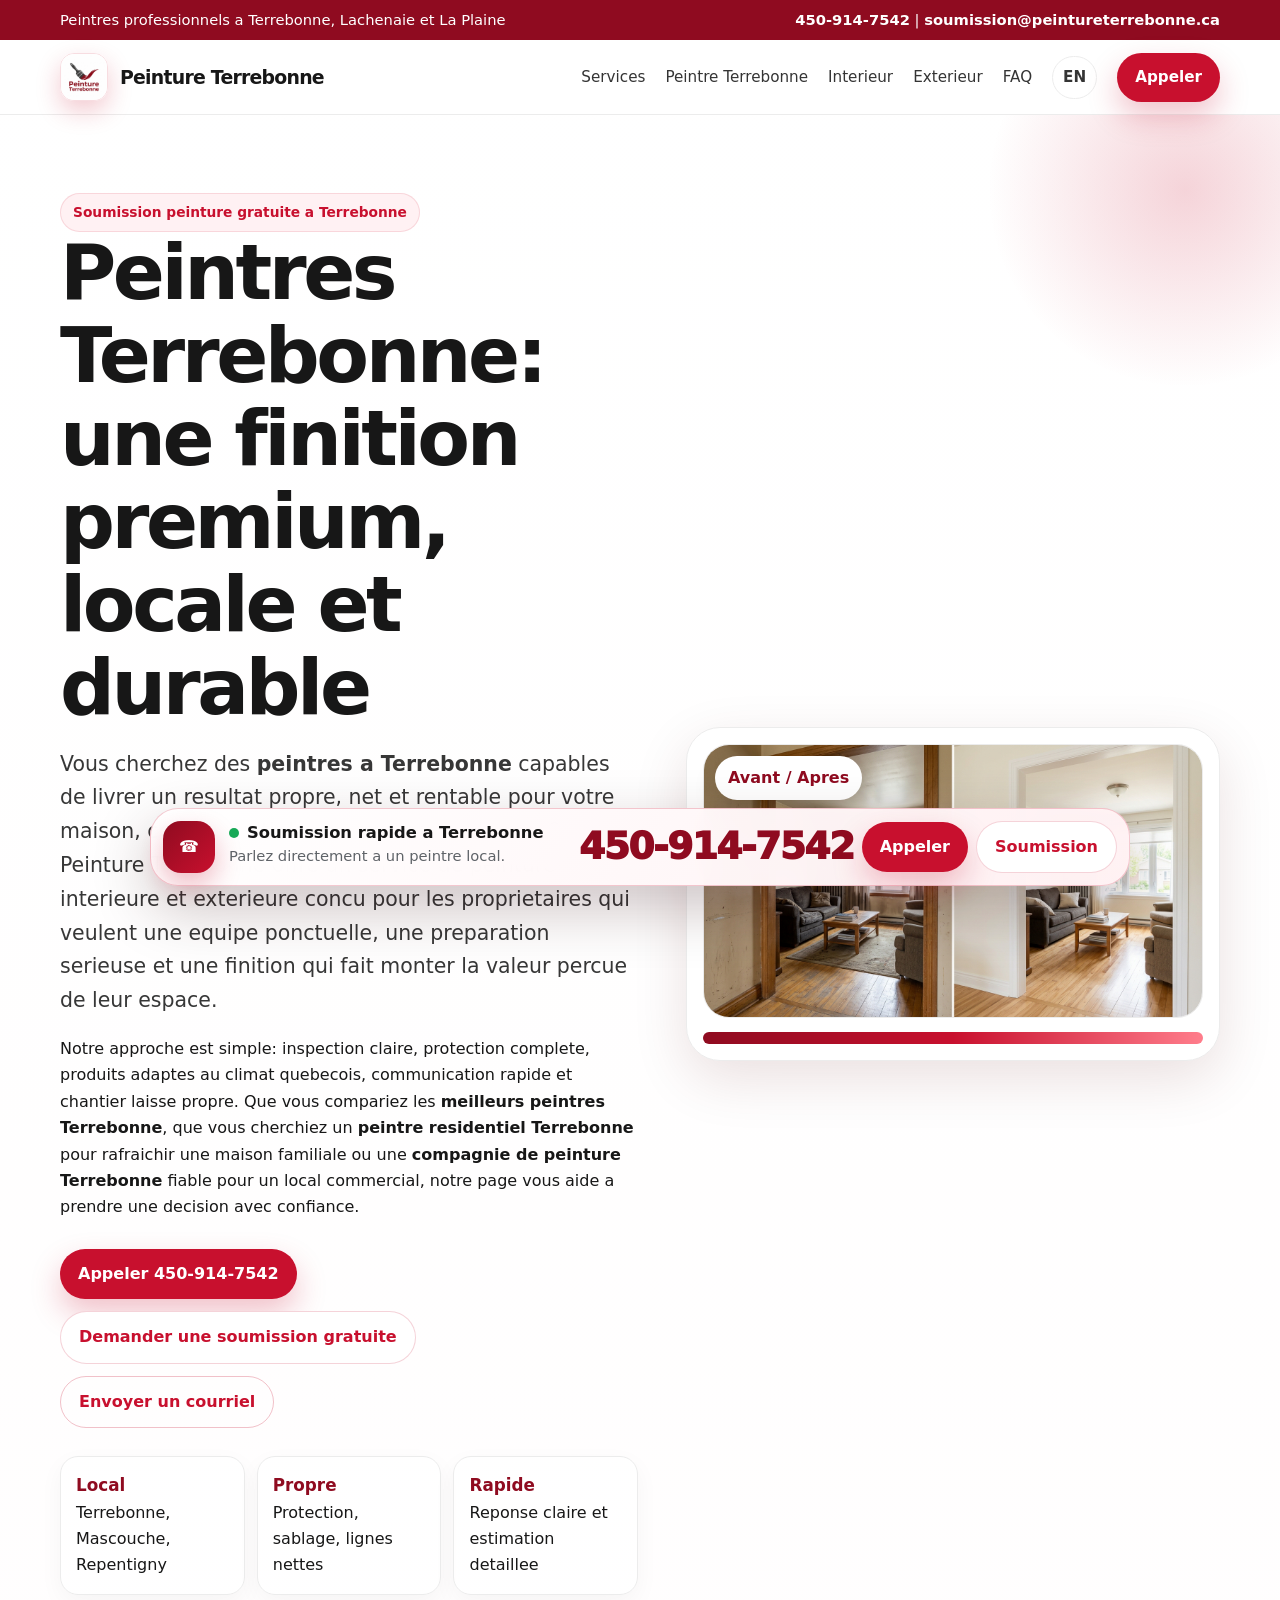
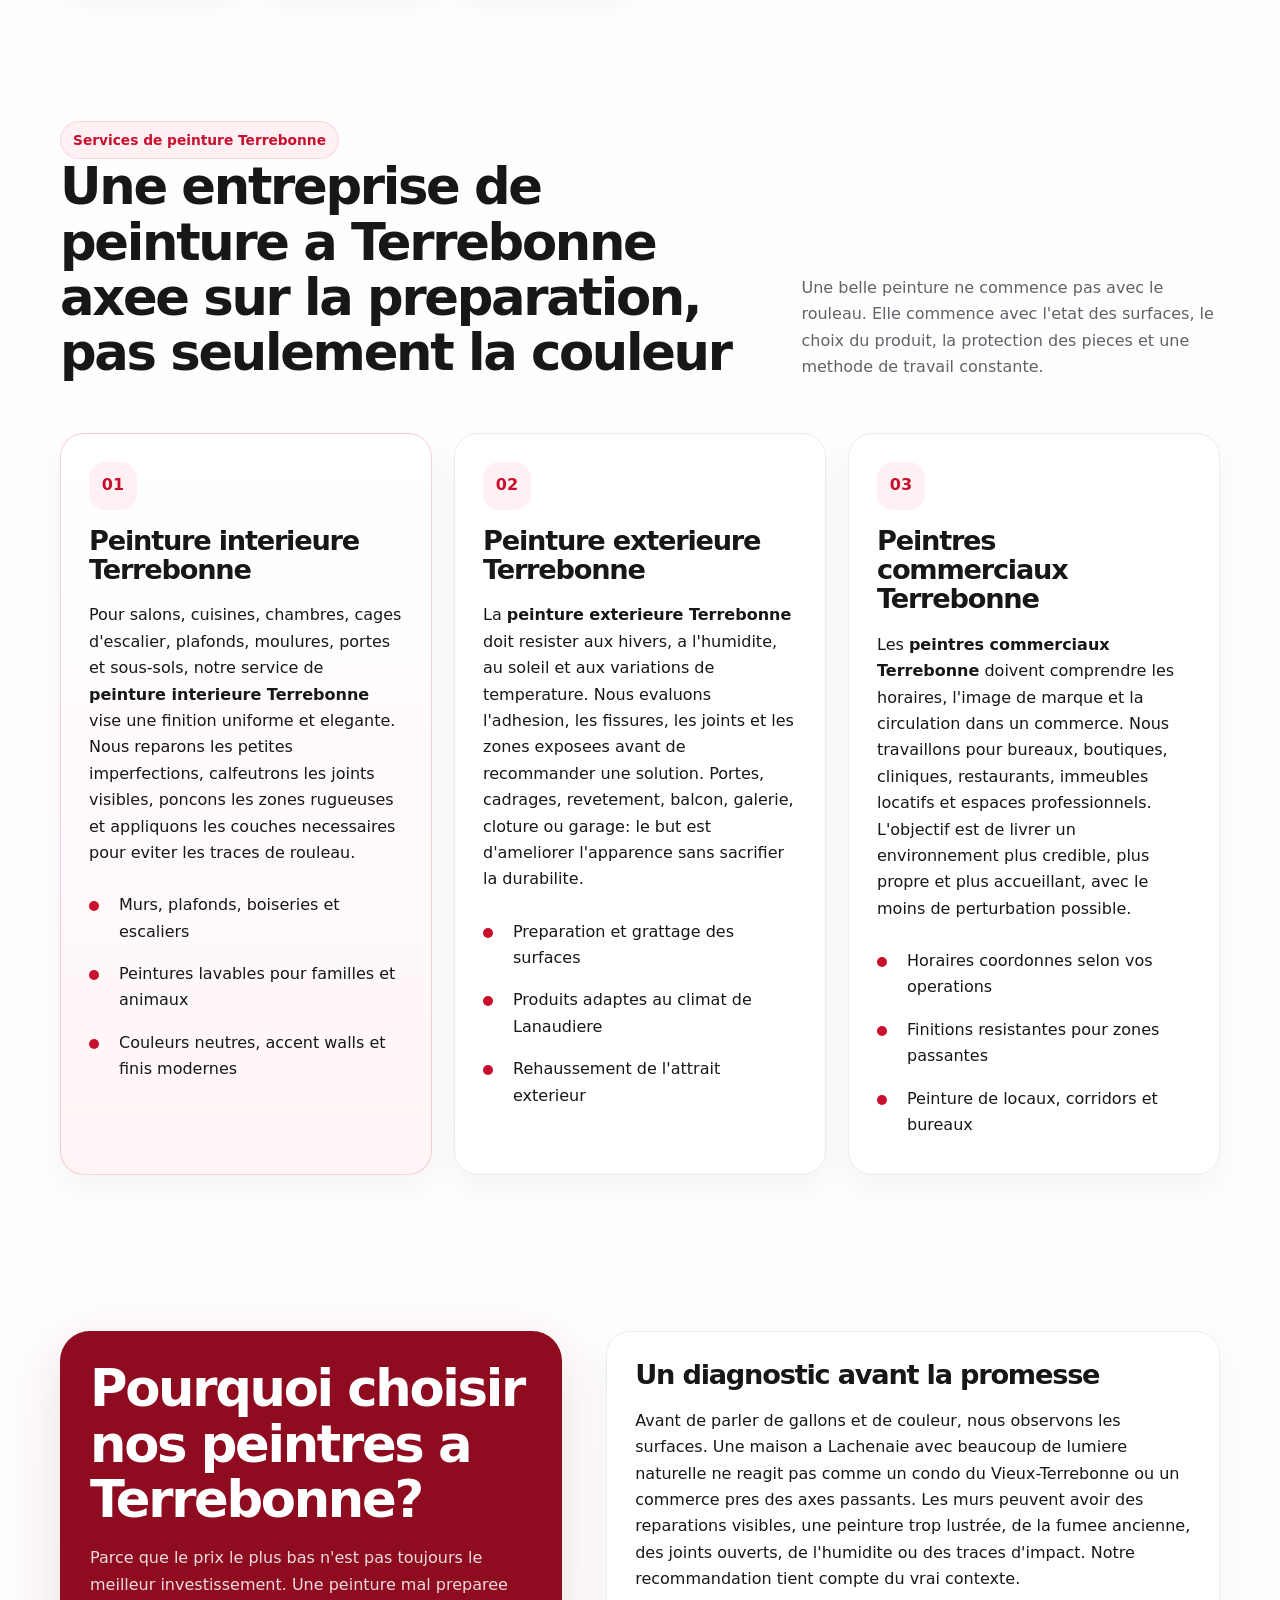
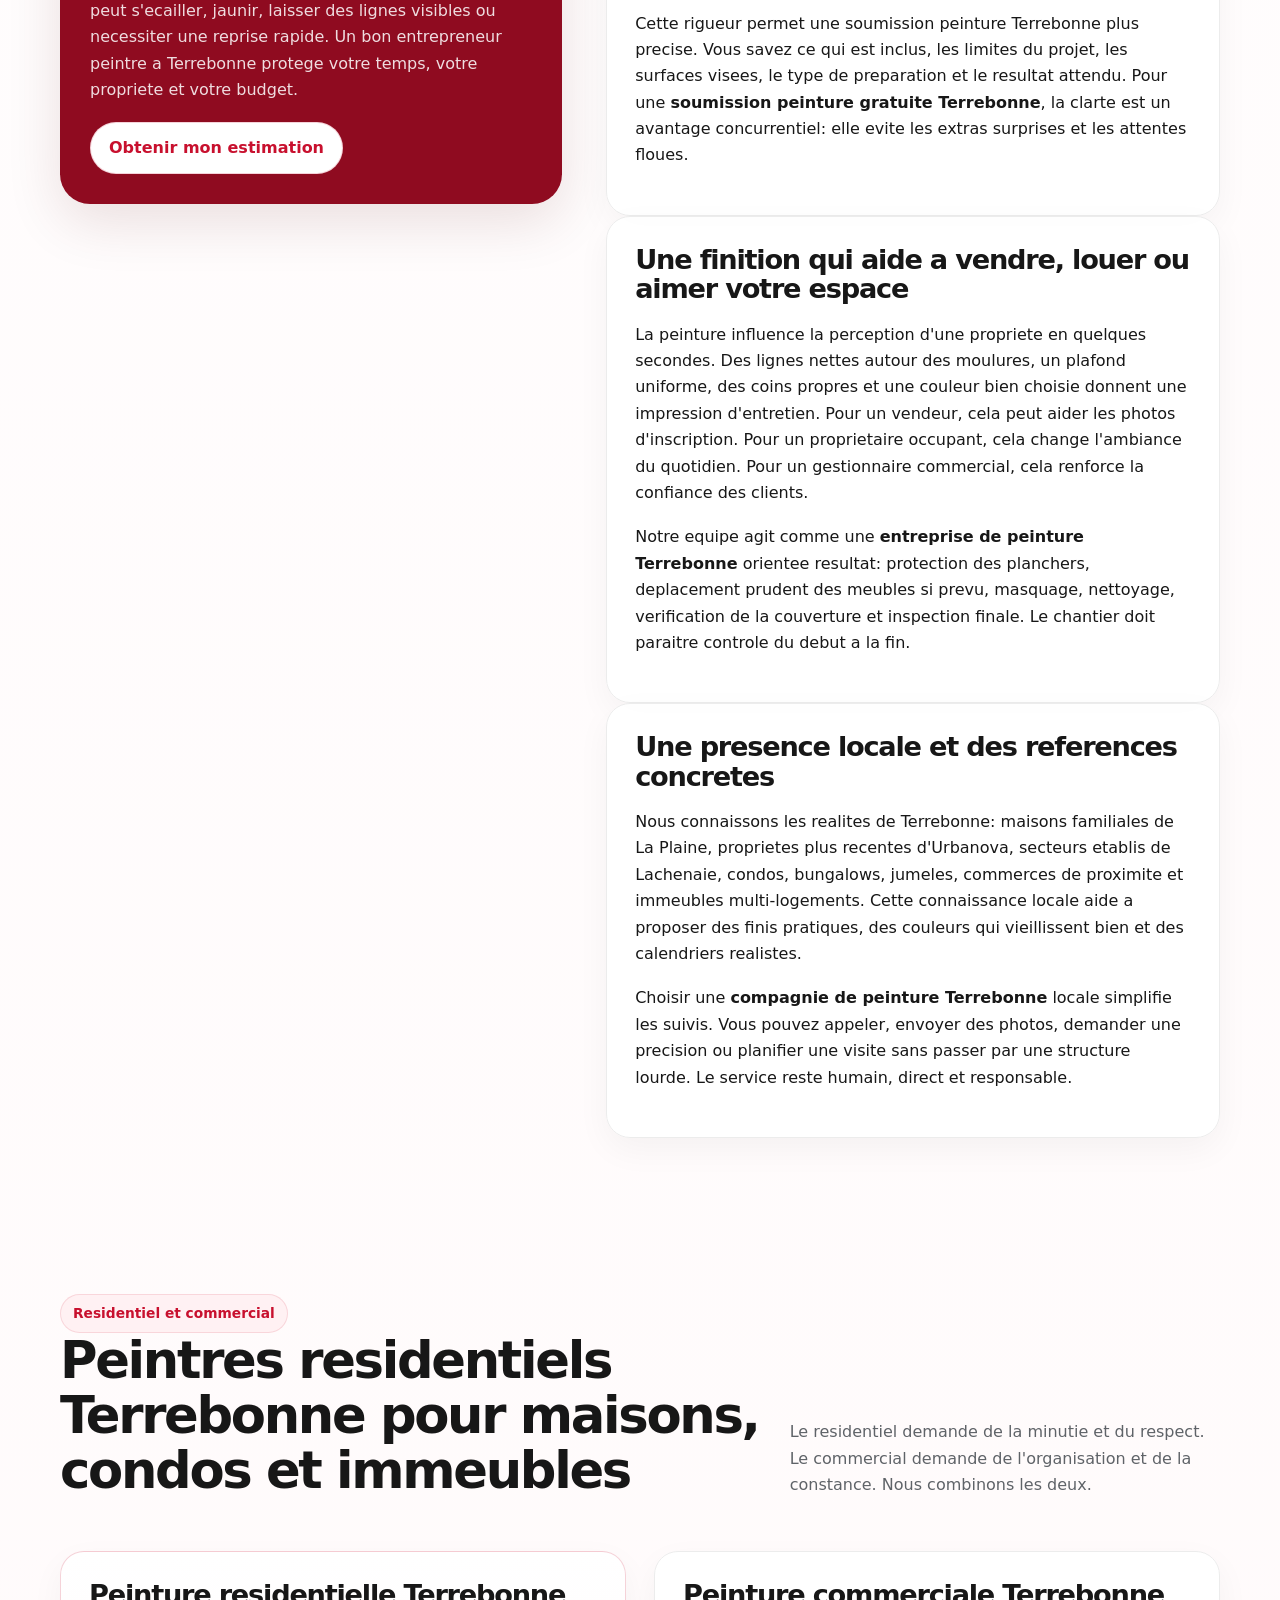
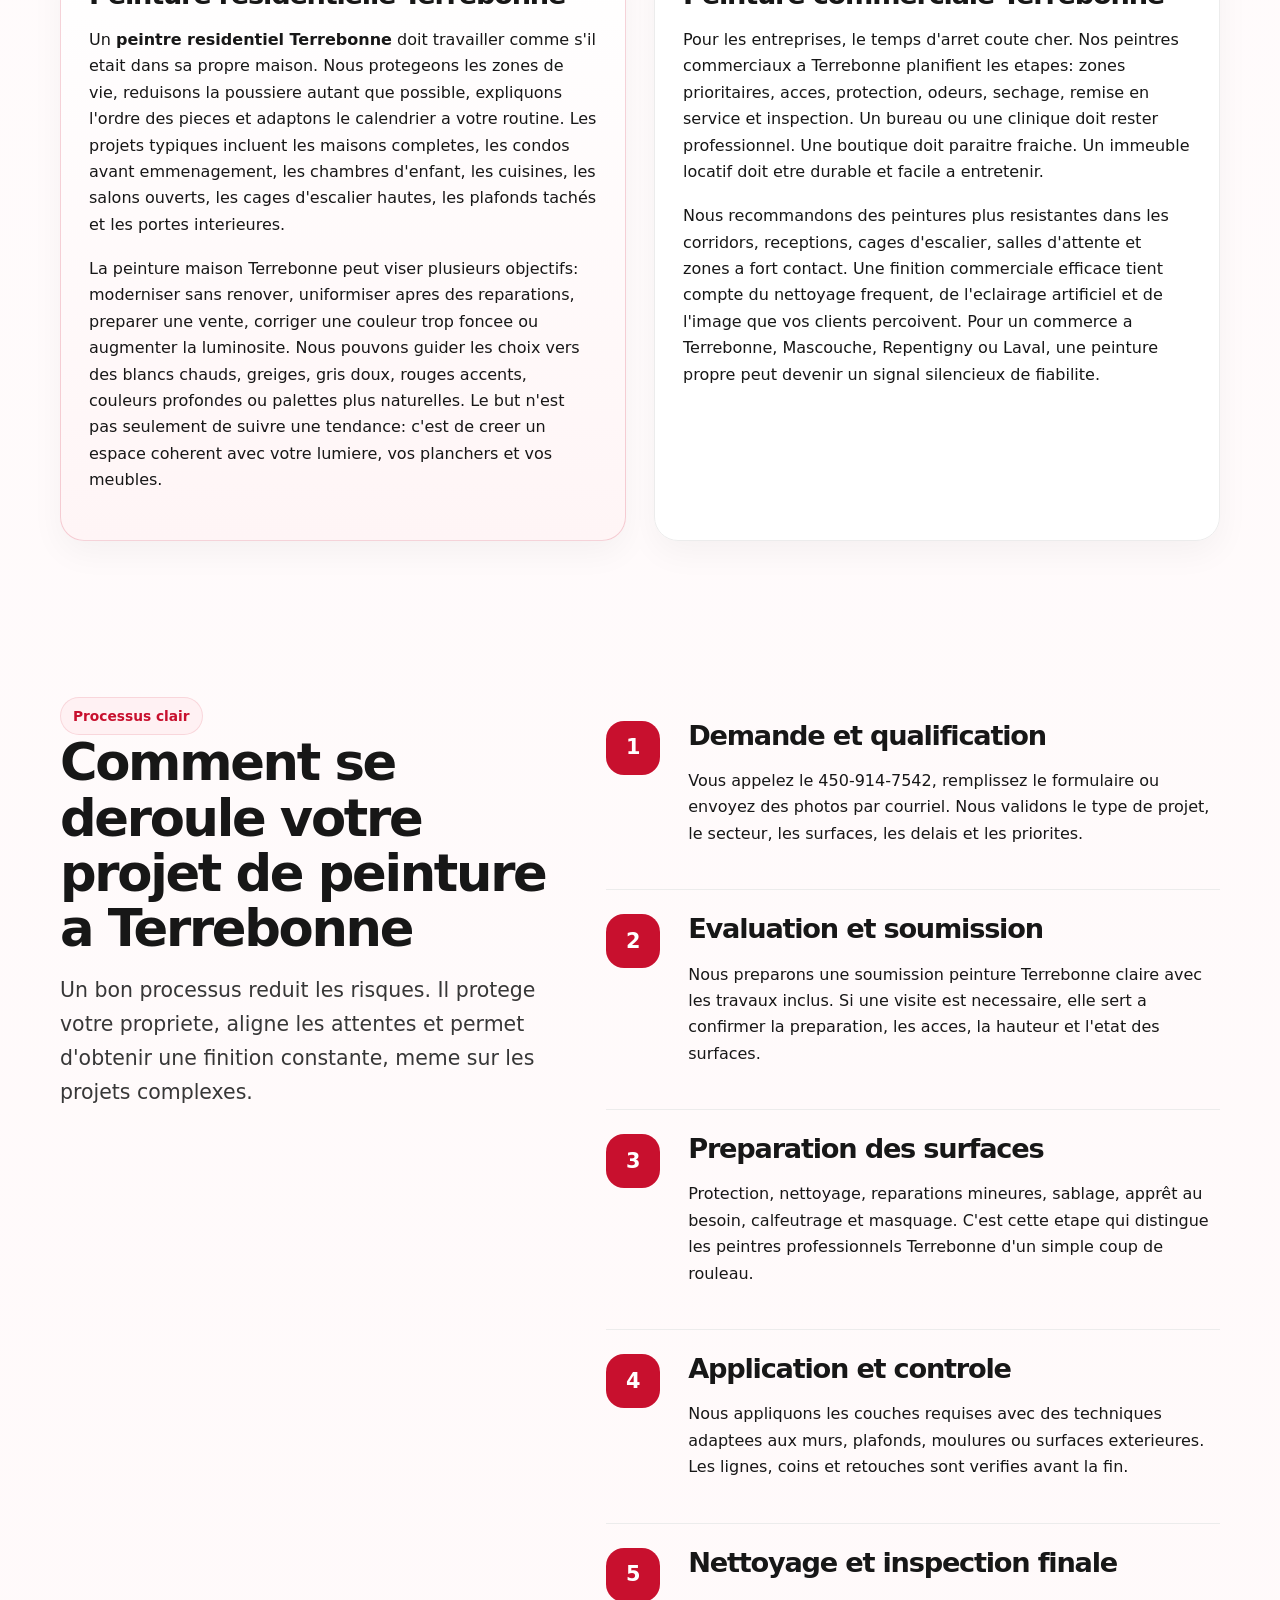
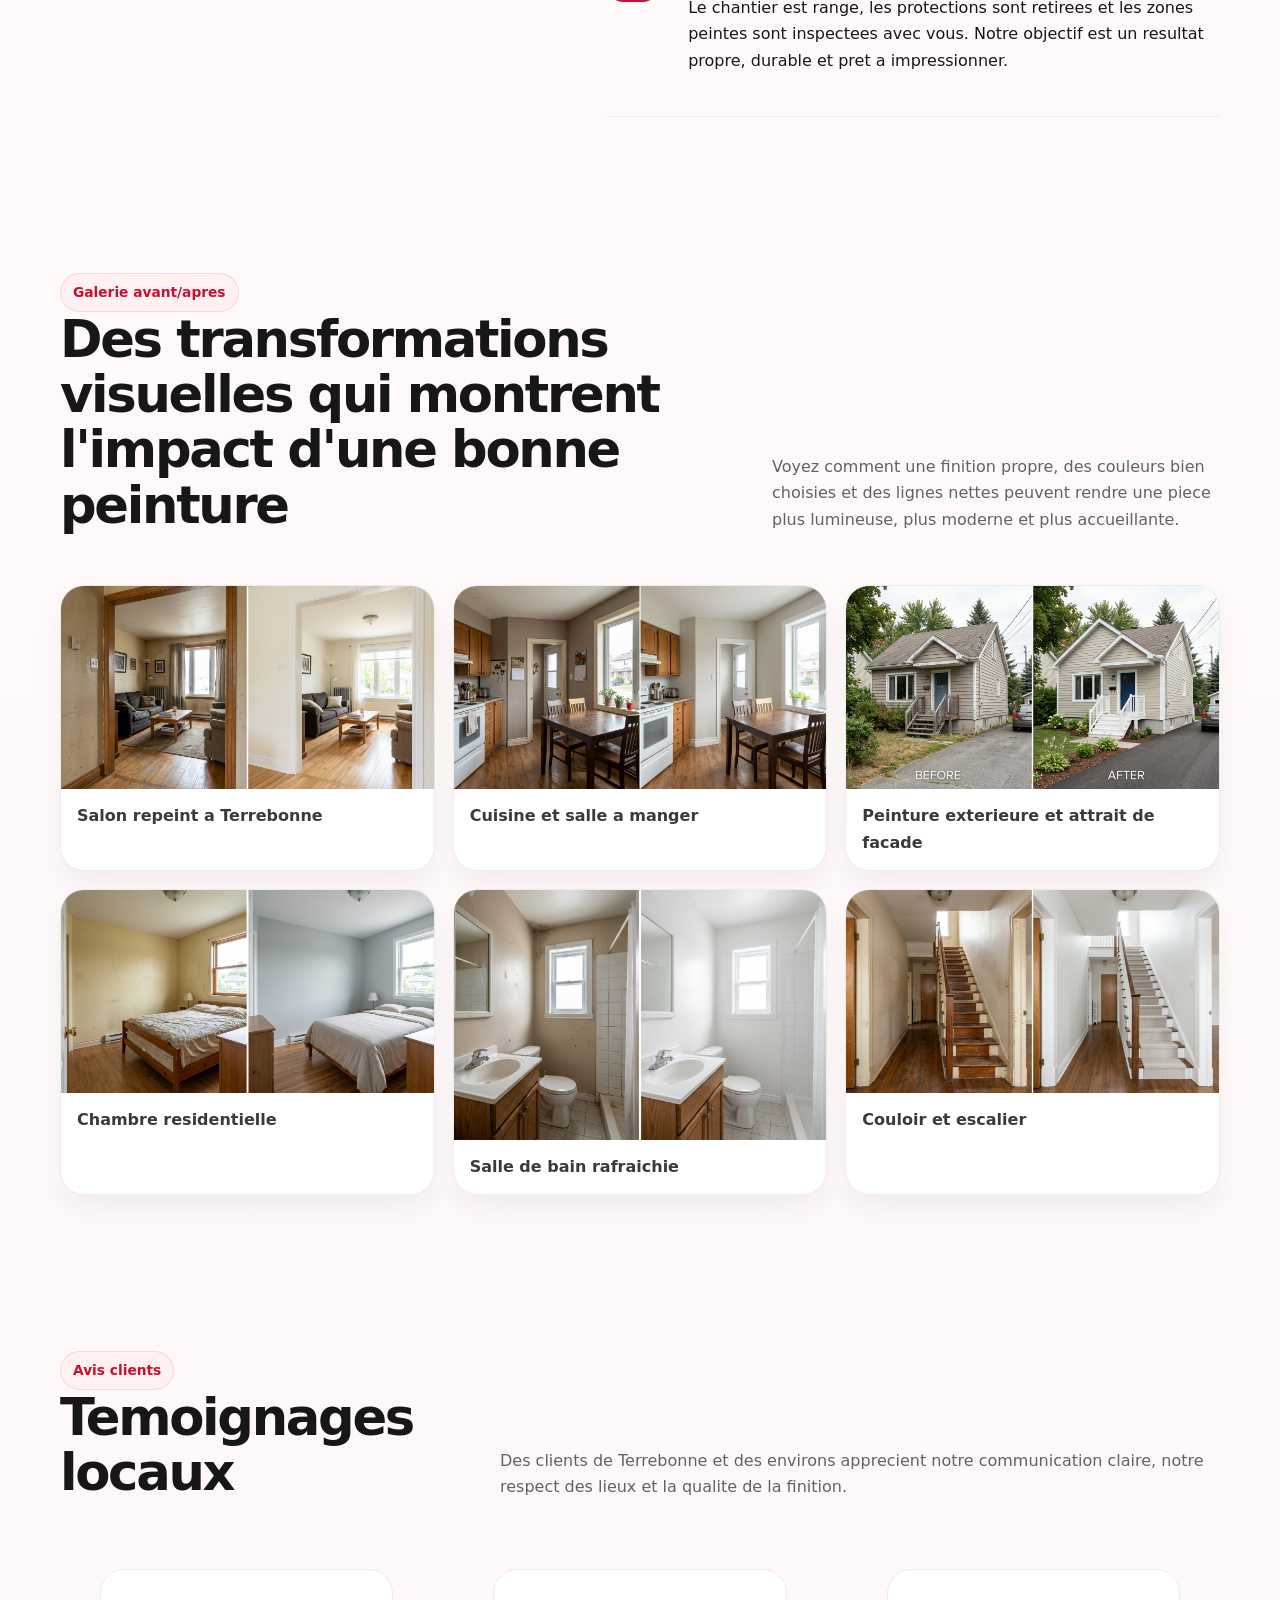
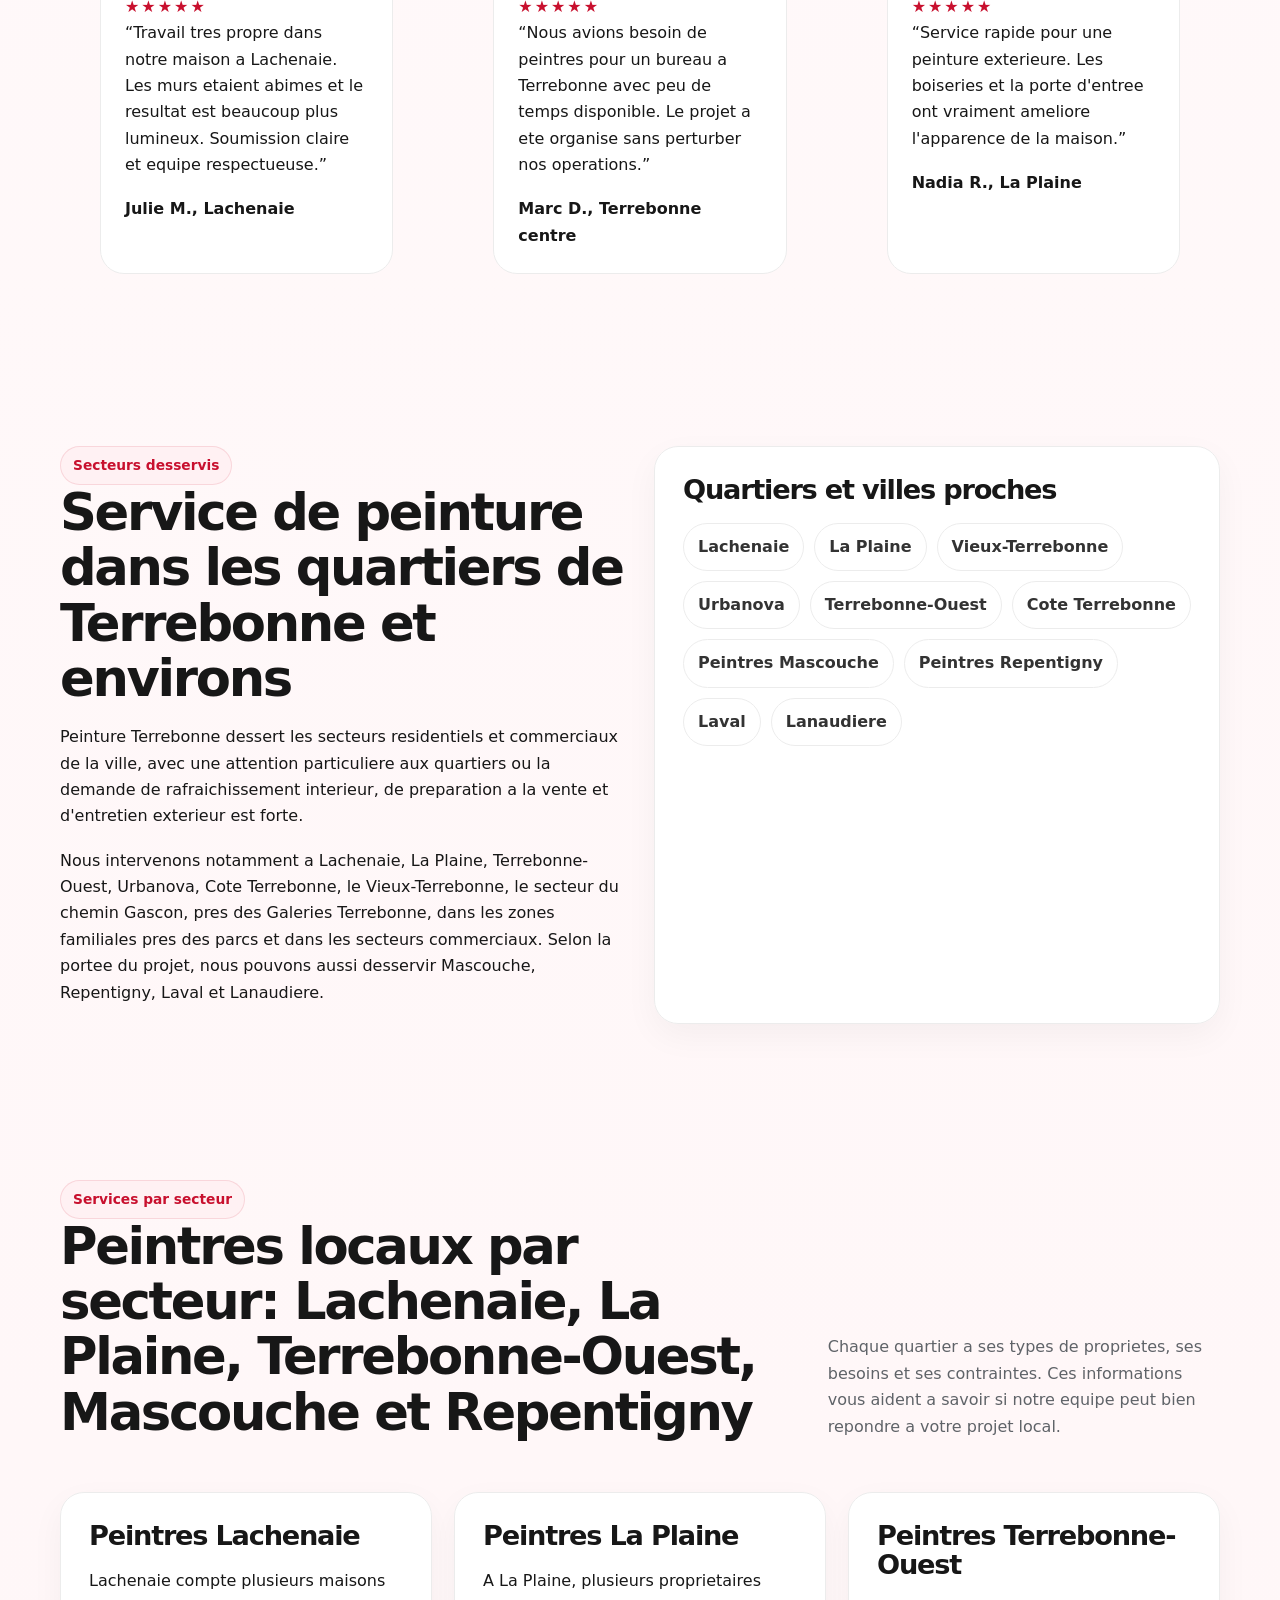
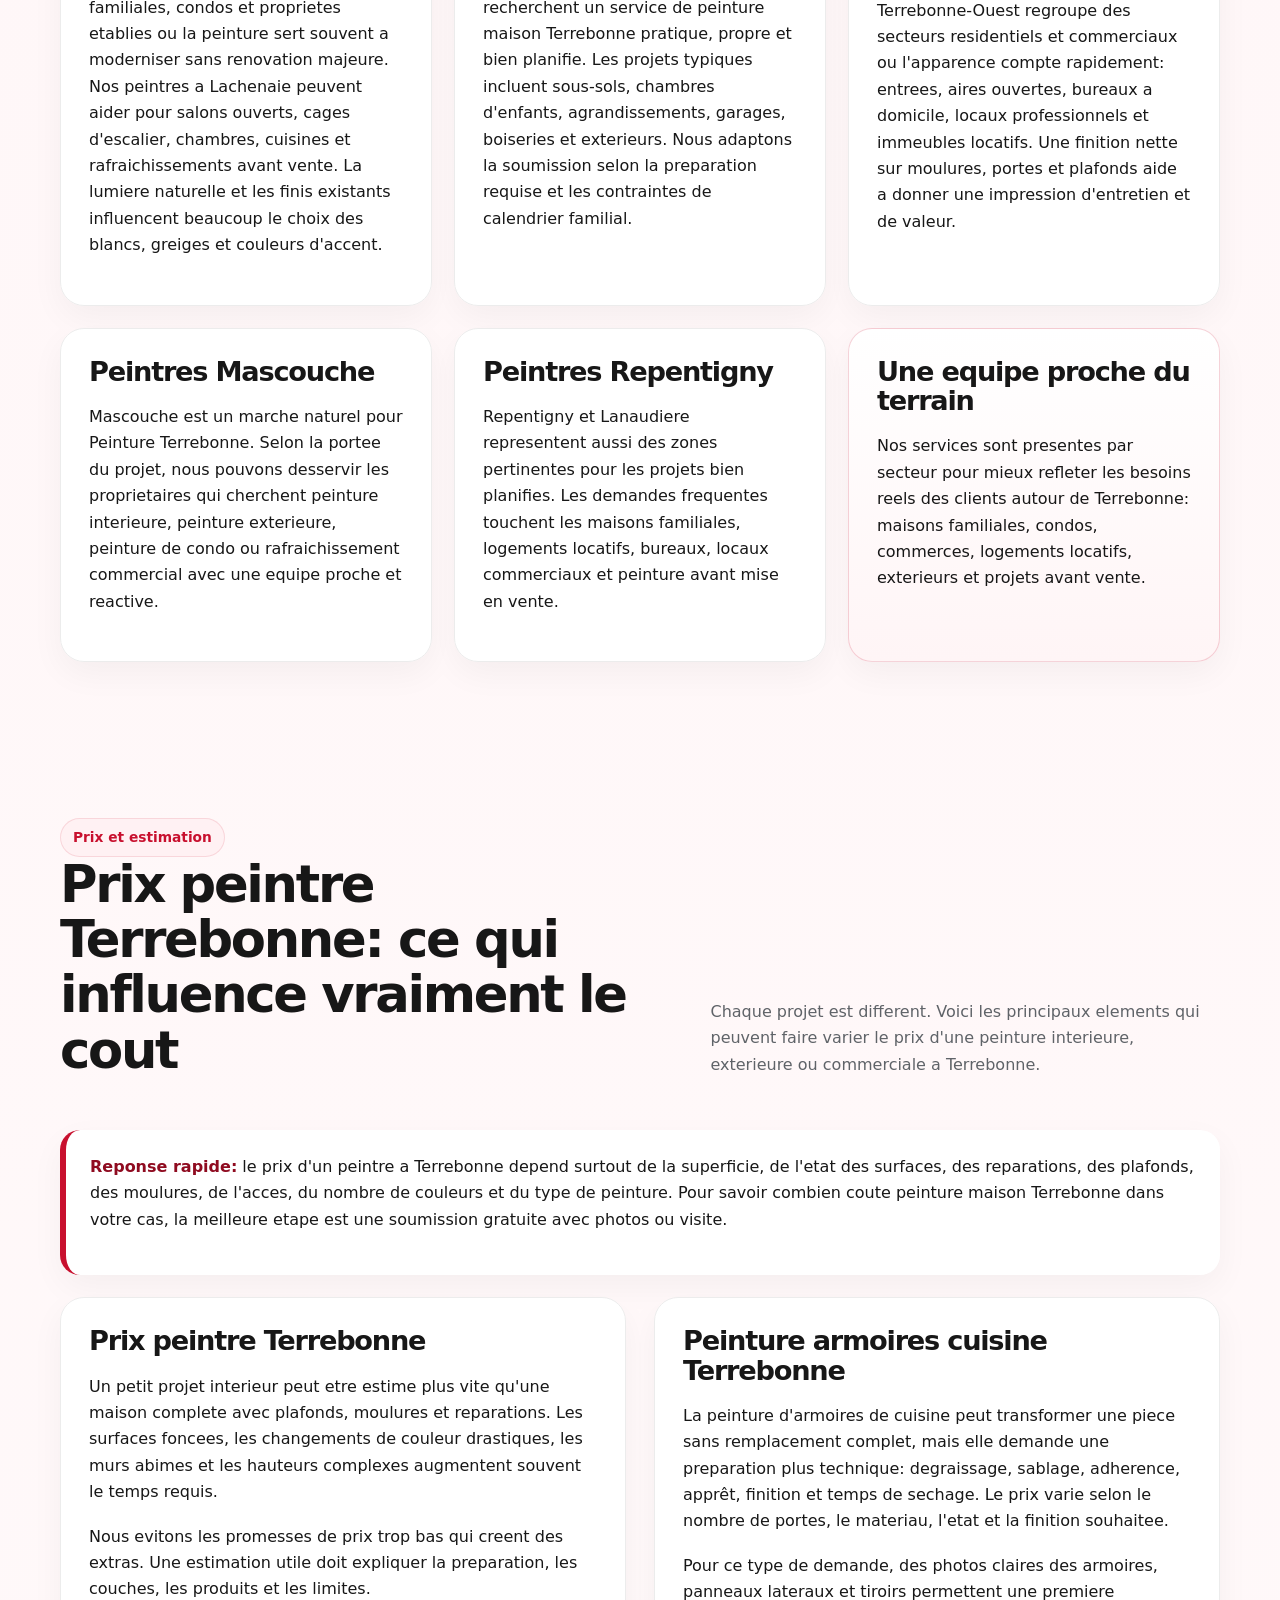
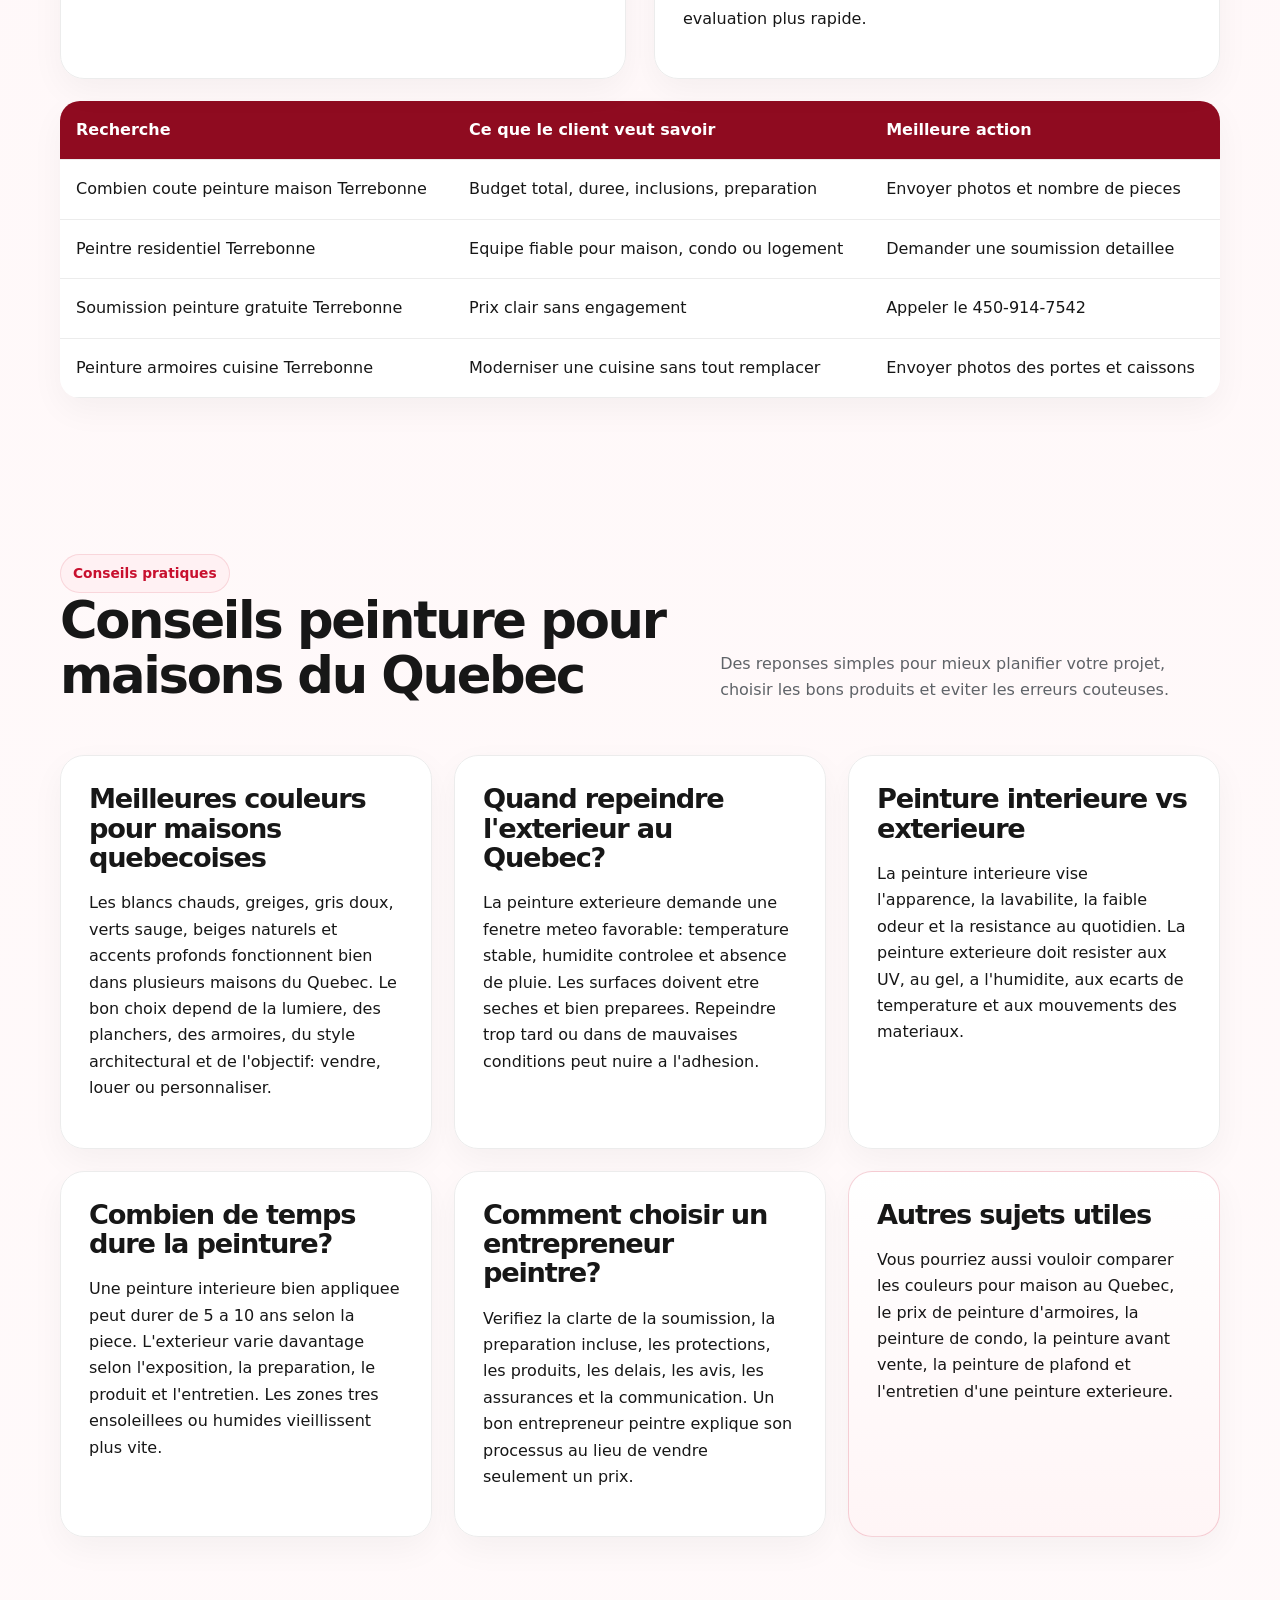
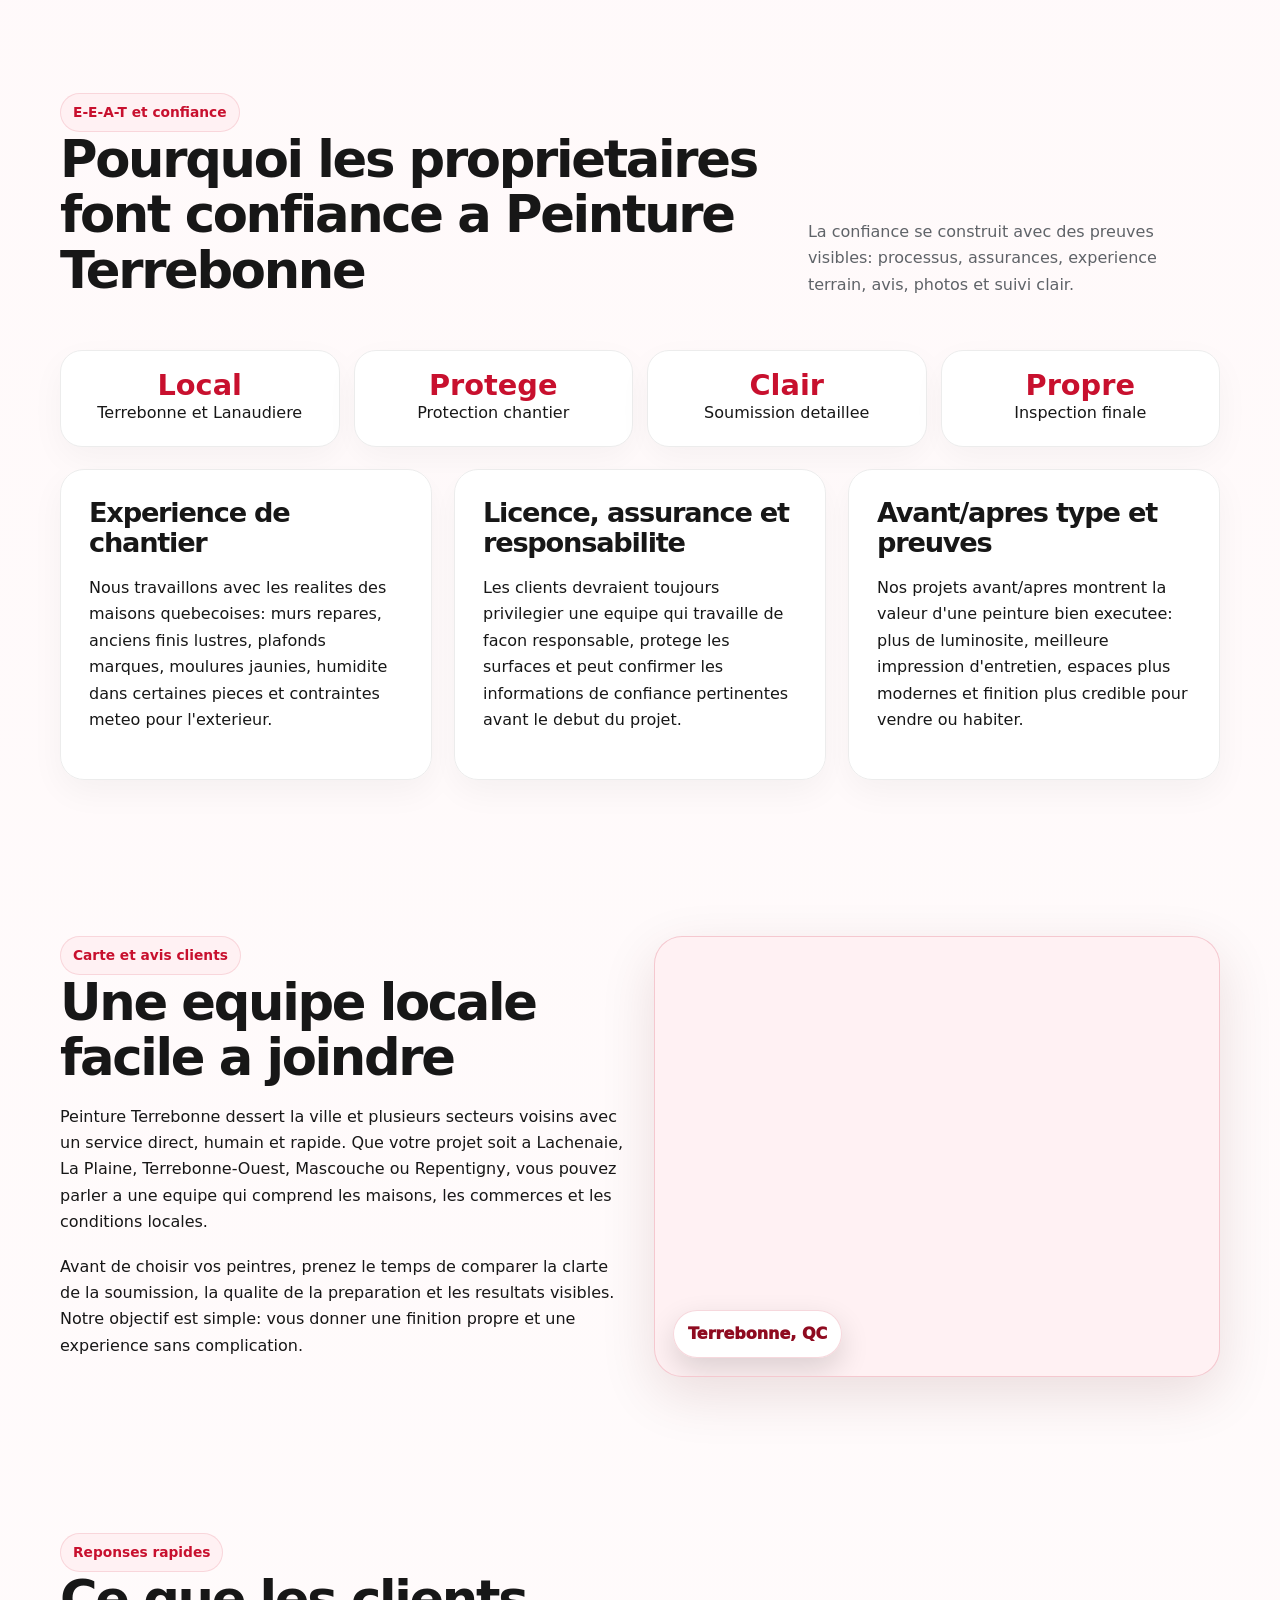
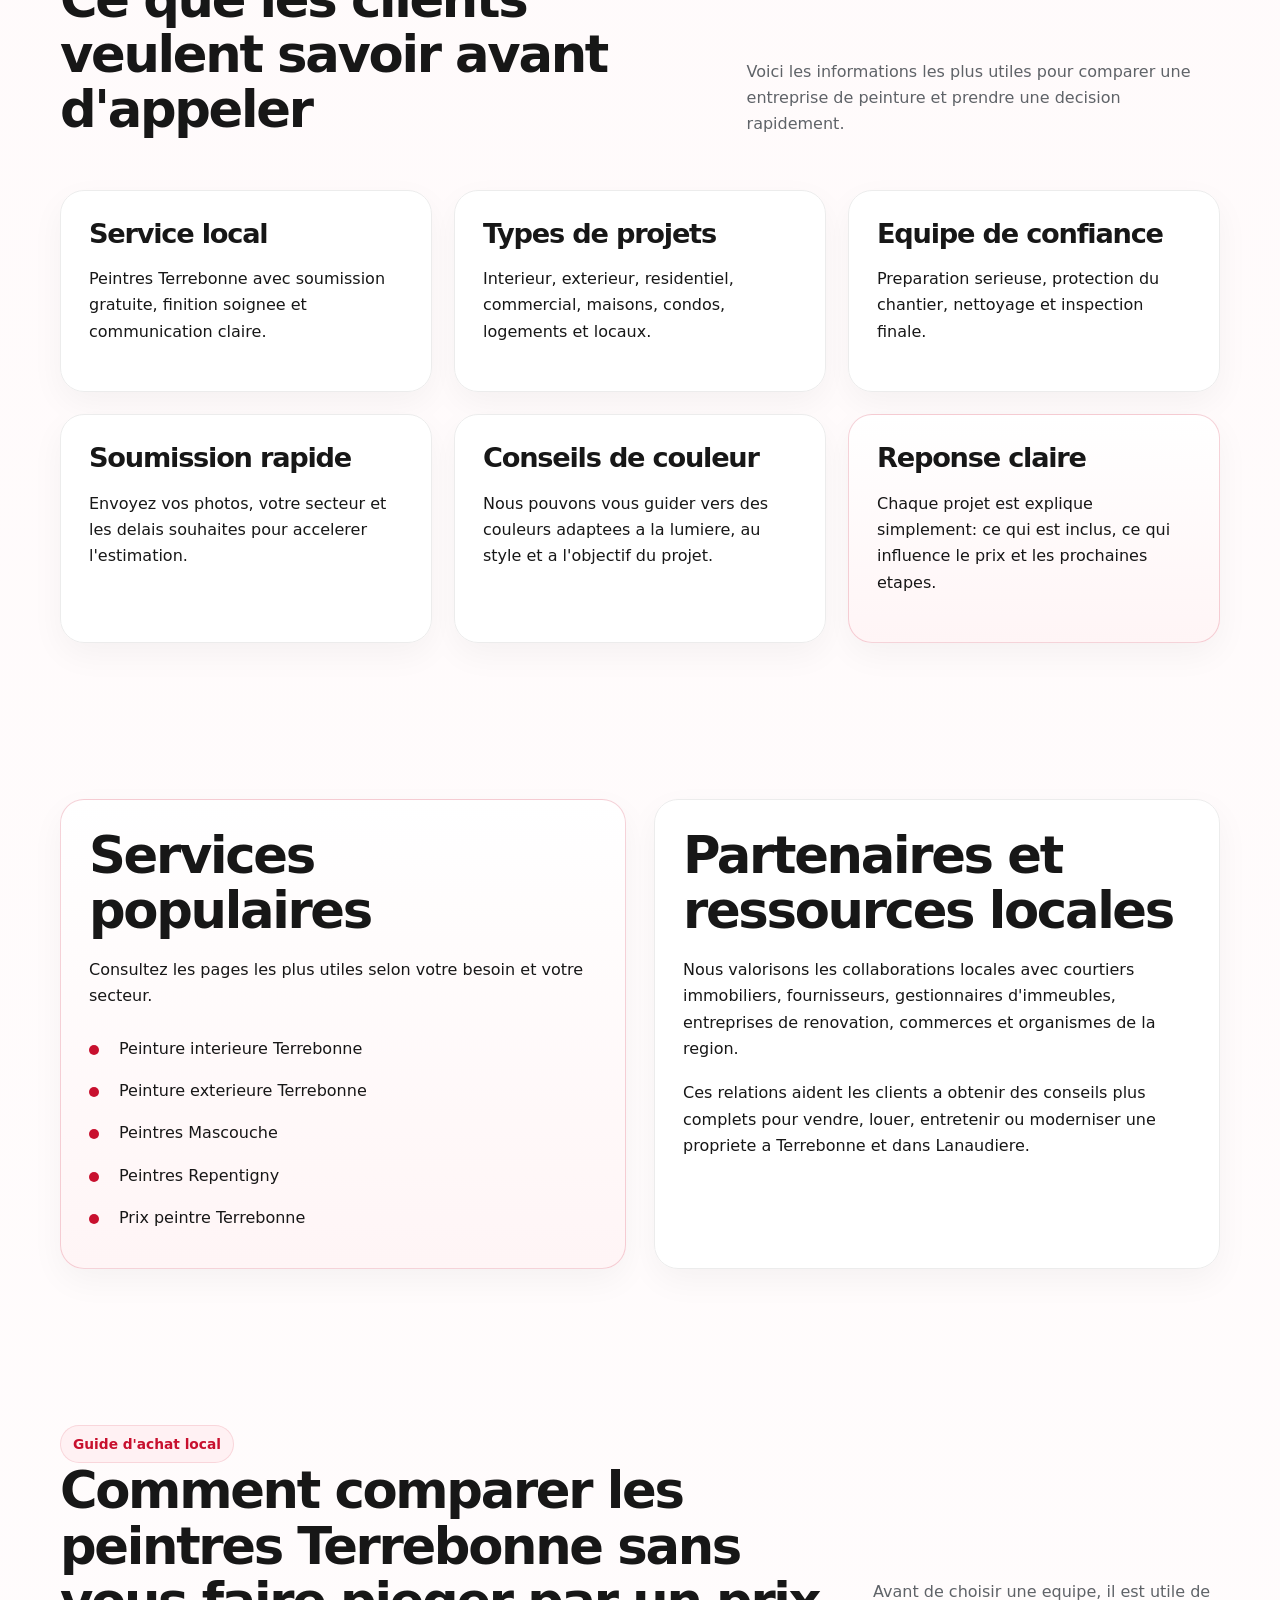
==== index.html @ 29020ef0 "feat: lanzamiento inicial del sitio web Peinture Terrebonne Sitio estático completo para empresa de " ====
<!doctype html>
<html lang="fr-CA">
<head>
  <meta charset="utf-8">
  <meta name="viewport" content="width=device-width, initial-scale=1">
  <title>Peintres Terrebonne | Peintre residentiel et commercial | Soumission gratuite</title>
  <meta name="description" content="Peintres a Terrebonne pour peinture interieure, exterieure, residentielle et commerciale. Finition soignee, service local rapide et soumission peinture gratuite a Terrebonne.">
  <link rel="canonical" href="https://peintureterrebonne.ca/">
  <link rel="alternate" hreflang="fr-CA" href="https://peintureterrebonne.ca/">
  <link rel="alternate" hreflang="en-CA" href="https://peintureterrebonne.ca/en/">
  <link rel="preload" href="assets/styles.css" as="style">
  <link rel="stylesheet" href="assets/styles.css">
  <meta property="og:title" content="Peintres Terrebonne | Soumission peinture gratuite">
  <meta property="og:description" content="Entreprise de peinture a Terrebonne pour maisons, condos, commerces et exterieurs. Appelez le 450-914-7542.">
  <meta property="og:type" content="website">
  <meta property="og:url" content="https://peintureterrebonne.ca/">
  <script type="application/ld+json">
  {"@context":"https://schema.org","@type":"LocalBusiness","@id":"https://peintureterrebonne.ca/#business","name":"Peinture Terrebonne","url":"https://peintureterrebonne.ca/","telephone":"+14509147542","email":"soumission@peintureterrebonne.ca","priceRange":"$$","description":"Entreprise de peinture a Terrebonne specialisee en peinture interieure, peinture exterieure, peinture residentielle et peinture commerciale.","areaServed":[{"@type":"City","name":"Terrebonne"},{"@type":"Place","name":"Lachenaie"},{"@type":"Place","name":"La Plaine"},{"@type":"Place","name":"Terrebonne-Ouest"},{"@type":"City","name":"Mascouche"},{"@type":"City","name":"Repentigny"},{"@type":"AdministrativeArea","name":"Lanaudiere"}],"address":{"@type":"PostalAddress","addressLocality":"Terrebonne","addressRegion":"QC","addressCountry":"CA"},"geo":{"@type":"GeoCoordinates","latitude":45.7000,"longitude":-73.6333},"hasMap":"https://www.google.com/maps/search/?api=1&query=Terrebonne%20QC","openingHoursSpecification":[{"@type":"OpeningHoursSpecification","dayOfWeek":["Monday","Tuesday","Wednesday","Thursday","Friday"],"opens":"08:00","closes":"18:00"},{"@type":"OpeningHoursSpecification","dayOfWeek":"Saturday","opens":"09:00","closes":"15:00"}],"makesOffer":[{"@type":"Offer","name":"Soumission peinture gratuite Terrebonne"},{"@type":"Offer","name":"Peinture interieure Terrebonne"},{"@type":"Offer","name":"Peinture exterieure Terrebonne"},{"@type":"Offer","name":"Peinture commerciale Terrebonne"}],"sameAs":["https://peintureterrebonne.ca/"]}
  </script>
  <script type="application/ld+json">
  {"@context":"https://schema.org","@type":"Service","@id":"https://peintureterrebonne.ca/#service","serviceType":"Service de peinture a Terrebonne","provider":{"@id":"https://peintureterrebonne.ca/#business"},"areaServed":{"@type":"City","name":"Terrebonne"},"hasOfferCatalog":{"@type":"OfferCatalog","name":"Services de peinture Terrebonne","itemListElement":[{"@type":"Offer","itemOffered":{"@type":"Service","name":"Peinture interieure Terrebonne"}},{"@type":"Offer","itemOffered":{"@type":"Service","name":"Peinture exterieure Terrebonne"}},{"@type":"Offer","itemOffered":{"@type":"Service","name":"Peinture residentielle Terrebonne"}},{"@type":"Offer","itemOffered":{"@type":"Service","name":"Peinture commerciale Terrebonne"}}]}}
  </script>
  <script type="application/ld+json">
  {"@context":"https://schema.org","@type":"BreadcrumbList","itemListElement":[{"@type":"ListItem","position":1,"name":"Accueil","item":"https://peintureterrebonne.ca/"},{"@type":"ListItem","position":2,"name":"Peintres Terrebonne","item":"https://peintureterrebonne.ca/#services"}]}
  </script>
  <script type="application/ld+json">
  {"@context":"https://schema.org","@type":"FAQPage","mainEntity":[{"@type":"Question","name":"Combien coute un peintre a Terrebonne?","acceptedAnswer":{"@type":"Answer","text":"Le prix depend de la surface, de la preparation, du nombre de couches, de la hauteur des plafonds et du type de peinture. Une soumission gratuite permet de confirmer le budget selon votre maison ou commerce."}},{"@type":"Question","name":"Offrez-vous une soumission peinture gratuite a Terrebonne?","acceptedAnswer":{"@type":"Answer","text":"Oui. Appelez le 450-914-7542 ou envoyez une demande a soumission@peintureterrebonne.ca pour une soumission peinture gratuite a Terrebonne."}},{"@type":"Question","name":"Quel est le prix pour peinturer une maison a Terrebonne?","acceptedAnswer":{"@type":"Answer","text":"Le cout varie selon le nombre de pieces, l'etat des murs, les plafonds, les moulures, les reparations et les produits. Les petits projets peuvent etre estimes plus rapidement avec photos."}},{"@type":"Question","name":"Faites-vous la peinture d'armoires de cuisine a Terrebonne?","acceptedAnswer":{"@type":"Answer","text":"Oui, selon l'etat des armoires et le type de finition souhaitee. La preparation, le degraissage, le sablage et le produit utilise sont essentiels pour un resultat durable."}},{"@type":"Question","name":"Travaillez-vous a Lachenaie?","acceptedAnswer":{"@type":"Answer","text":"Oui. Nous desservons Lachenaie pour les projets de peinture interieure, exterieure, residentielle et commerciale."}},{"@type":"Question","name":"Travaillez-vous a La Plaine?","acceptedAnswer":{"@type":"Answer","text":"Oui. Nous pouvons intervenir a La Plaine pour maisons familiales, condos, logements et petits commerces selon la disponibilite."}},{"@type":"Question","name":"Travaillez-vous a Terrebonne-Ouest?","acceptedAnswer":{"@type":"Answer","text":"Oui. Terrebonne-Ouest fait partie des secteurs locaux desservis par Peinture Terrebonne."}},{"@type":"Question","name":"Desservons-nous Mascouche et Repentigny?","acceptedAnswer":{"@type":"Answer","text":"Oui, selon la portee du projet. Nous desservons Mascouche et Repentigny pour plusieurs projets residentiels et commerciaux."}},{"@type":"Question","name":"Combien de temps dure une peinture interieure?","acceptedAnswer":{"@type":"Answer","text":"Une peinture interieure bien appliquee peut durer de 5 a 10 ans selon l'utilisation, la qualite de la preparation, le produit choisi et le niveau de circulation."}},{"@type":"Question","name":"Quand repeindre l'exterieur d'une maison au Quebec?","acceptedAnswer":{"@type":"Answer","text":"Le meilleur moment est lorsque la temperature, l'humidite et la pluie annoncee permettent une bonne adhesion. Le printemps avance, l'ete et le debut de l'automne sont souvent favorables."}},{"@type":"Question","name":"Quelle difference entre peinture interieure et exterieure?","acceptedAnswer":{"@type":"Answer","text":"La peinture exterieure est formulee pour resister aux UV, a l'humidite et aux variations de temperature. La peinture interieure vise surtout la lavabilite, l'apparence et la faible odeur."}},{"@type":"Question","name":"Comment choisir un entrepreneur peintre a Terrebonne?","acceptedAnswer":{"@type":"Answer","text":"Comparez la preparation incluse, la clarte de la soumission, les produits proposes, les protections, les delais et la communication avant chantier."}},{"@type":"Question","name":"Les peintres protegent-ils les planchers et meubles?","acceptedAnswer":{"@type":"Answer","text":"Oui. Les zones de travail doivent etre protegees avec toiles, plastiques, rubans et methode adaptee au chantier."}},{"@type":"Question","name":"Peut-on peindre avant de vendre une maison?","acceptedAnswer":{"@type":"Answer","text":"Oui. Une couleur neutre et une finition propre peuvent ameliorer les photos, reduire les objections et augmenter la perception d'entretien."}},{"@type":"Question","name":"Faites-vous les plafonds?","acceptedAnswer":{"@type":"Answer","text":"Oui. Les plafonds peuvent etre repeints pour uniformiser la luminosite, couvrir des taches ou completer un rafraichissement interieur."}},{"@type":"Question","name":"Faites-vous les moulures et portes?","acceptedAnswer":{"@type":"Answer","text":"Oui. Les moulures, portes et cadrages demandent une preparation soignee pour obtenir une finition nette et durable."}},{"@type":"Question","name":"Combien de couches de peinture faut-il?","acceptedAnswer":{"@type":"Answer","text":"La plupart des projets demandent deux couches, mais une couche d'appret ou une couche additionnelle peut etre necessaire selon la couleur, l'etat du mur et le produit."}},{"@type":"Question","name":"Peut-on rester dans la maison pendant les travaux?","acceptedAnswer":{"@type":"Answer","text":"Souvent oui. Le projet peut etre organise par zones avec des peintures a faible odeur pour reduire les inconvenients."}},{"@type":"Question","name":"Offrez-vous la peinture commerciale a Terrebonne?","acceptedAnswer":{"@type":"Answer","text":"Oui. Nous travaillons dans bureaux, commerces, cliniques, locaux professionnels et immeubles locatifs."}},{"@type":"Question","name":"Quelle couleur choisir pour une maison au Quebec?","acceptedAnswer":{"@type":"Answer","text":"Les blancs chauds, greiges, gris doux, verts sauge et tons naturels fonctionnent bien dans plusieurs maisons quebecoises selon la lumiere et les planchers."}},{"@type":"Question","name":"La peinture exterieure augmente-t-elle la valeur percue?","acceptedAnswer":{"@type":"Answer","text":"Oui. Des cadrages propres, une porte repeinte et une facade rafraichie peuvent ameliorer fortement l'attrait exterieur."}},{"@type":"Question","name":"Faites-vous les petits projets?","acceptedAnswer":{"@type":"Answer","text":"Oui, selon la disponibilite. Une piece, des retouches, des moulures ou un petit local peuvent etre evalues rapidement."}}]}
  </script>
</head>
<body>
  <a class="skip-link" href="#contenu">Aller au contenu</a>
  <div class="topbar"><div class="container"><span>Peintres professionnels a Terrebonne, Lachenaie et La Plaine</span><span><a href="tel:4509147542">450-914-7542</a> | <a href="mailto:soumission@peintureterrebonne.ca">soumission@peintureterrebonne.ca</a></span></div></div>
  <header class="nav">
    <div class="container nav-inner">
      <a class="brand" href="index.html"><img class="brand-mark" src="public/logos/logo-light.png" alt="Logo Peinture Terrebonne" width="48" height="48"><span>Peinture Terrebonne</span></a>
      <nav class="nav-links" aria-label="Navigation principale">
        <a href="#services" data-scroll>Services</a><a href="peintre-terrebonne/index.html">Peintre Terrebonne</a><a href="peinture-interieure-terrebonne/index.html">Interieur</a><a href="peinture-exterieure-terrebonne/index.html">Exterieur</a><a href="#faq" data-scroll>FAQ</a><a class="lang" href="en/index.html">EN</a><a class="btn btn-primary" href="tel:4509147542">Appeler</a>
      </nav>
    </div>
  </header>

  <main id="contenu">
    <section class="hero">
      <div class="container hero-grid">
        <div>
          <span class="eyebrow">Soumission peinture gratuite a Terrebonne</span>
          <h1>Peintres Terrebonne: une finition premium, locale et durable</h1>
          <p class="lead">Vous cherchez des <strong>peintres a Terrebonne</strong> capables de livrer un resultat propre, net et rentable pour votre maison, condo, multiplex, commerce ou bureau? Peinture Terrebonne offre un service de peinture interieure et exterieure concu pour les proprietaires qui veulent une equipe ponctuelle, une preparation serieuse et une finition qui fait monter la valeur percue de leur espace.</p>
          <p>Notre approche est simple: inspection claire, protection complete, produits adaptes au climat quebecois, communication rapide et chantier laisse propre. Que vous compariez les <strong>meilleurs peintres Terrebonne</strong>, que vous cherchiez un <a href="peintre-terrebonne/index.html"><strong>peintre residentiel Terrebonne</strong></a> pour rafraichir une maison familiale ou une <a href="peintre-commercial-terrebonne/index.html"><strong>compagnie de peinture Terrebonne</strong></a> fiable pour un local commercial, notre page vous aide a prendre une decision avec confiance.</p>
          <div class="hero-actions"><a class="btn btn-primary" href="tel:4509147542">Appeler 450-914-7542</a><a class="btn btn-secondary" href="#soumission" data-scroll>Demander une soumission gratuite</a><a class="btn btn-ghost" href="mailto:soumission@peintureterrebonne.ca">Envoyer un courriel</a></div>
          <div class="trust-row"><div class="trust-card"><strong>Local</strong>Terrebonne, Mascouche, Repentigny</div><div class="trust-card"><strong>Propre</strong>Protection, sablage, lignes nettes</div><div class="trust-card"><strong>Rapide</strong>Reponse claire et estimation detaillee</div></div>
        </div>
        <div class="hero-card">
          <span class="badge">Avant / Apres</span>
          <img class="hero-visual" src="public/realisations/terrebonne-salon-before-after.png" alt="Peinture interieure Terrebonne avant apres salon repeint par peintres professionnels" width="1024" height="1024" fetchpriority="high">
          <div class="paint-strip" aria-hidden="true"></div>
        </div>
      </div>
    </section>

    <section id="services">
      <div class="container">
        <div class="section-head"><div><span class="eyebrow">Services de peinture Terrebonne</span><h2>Une entreprise de peinture a Terrebonne axee sur la preparation, pas seulement la couleur</h2></div><p>Une belle peinture ne commence pas avec le rouleau. Elle commence avec l'etat des surfaces, le choix du produit, la protection des pieces et une methode de travail constante.</p></div>
        <div class="grid-3">
          <article class="card accent"><div class="icon">01</div><h3><a href="peinture-interieure-terrebonne/index.html">Peinture interieure Terrebonne</a></h3><p>Pour salons, cuisines, chambres, cages d'escalier, plafonds, moulures, portes et sous-sols, notre service de <strong>peinture interieure Terrebonne</strong> vise une finition uniforme et elegante. Nous reparons les petites imperfections, calfeutrons les joints visibles, poncons les zones rugueuses et appliquons les couches necessaires pour eviter les traces de rouleau.</p><ul class="list"><li>Murs, plafonds, boiseries et escaliers</li><li>Peintures lavables pour familles et animaux</li><li>Couleurs neutres, accent walls et finis modernes</li></ul></article>
          <article class="card"><div class="icon">02</div><h3><a href="peinture-exterieure-terrebonne/index.html">Peinture exterieure Terrebonne</a></h3><p>La <strong>peinture exterieure Terrebonne</strong> doit resister aux hivers, a l'humidite, au soleil et aux variations de temperature. Nous evaluons l'adhesion, les fissures, les joints et les zones exposees avant de recommander une solution. Portes, cadrages, revetement, balcon, galerie, cloture ou garage: le but est d'ameliorer l'apparence sans sacrifier la durabilite.</p><ul class="list"><li>Preparation et grattage des surfaces</li><li>Produits adaptes au climat de Lanaudiere</li><li>Rehaussement de l'attrait exterieur</li></ul></article>
          <article class="card"><div class="icon">03</div><h3><a href="peintre-commercial-terrebonne/index.html">Peintres commerciaux Terrebonne</a></h3><p>Les <strong>peintres commerciaux Terrebonne</strong> doivent comprendre les horaires, l'image de marque et la circulation dans un commerce. Nous travaillons pour bureaux, boutiques, cliniques, restaurants, immeubles locatifs et espaces professionnels. L'objectif est de livrer un environnement plus credible, plus propre et plus accueillant, avec le moins de perturbation possible.</p><ul class="list"><li>Horaires coordonnes selon vos operations</li><li>Finitions resistantes pour zones passantes</li><li>Peinture de locaux, corridors et bureaux</li></ul></article>
        </div>
      </div>
    </section>

    <section>
      <div class="container split">
        <aside class="sticky-note"><h2>Pourquoi choisir nos peintres a Terrebonne?</h2><p>Parce que le prix le plus bas n'est pas toujours le meilleur investissement. Une peinture mal preparee peut s'ecailler, jaunir, laisser des lignes visibles ou necessiter une reprise rapide. Un bon entrepreneur peintre a Terrebonne protege votre temps, votre propriete et votre budget.</p><a class="btn btn-secondary" href="#soumission" data-scroll>Obtenir mon estimation</a></aside>
        <div>
          <article class="card"><h3>Un diagnostic avant la promesse</h3><p>Avant de parler de gallons et de couleur, nous observons les surfaces. Une maison a Lachenaie avec beaucoup de lumiere naturelle ne reagit pas comme un condo du Vieux-Terrebonne ou un commerce pres des axes passants. Les murs peuvent avoir des reparations visibles, une peinture trop lustrée, de la fumee ancienne, des joints ouverts, de l'humidite ou des traces d'impact. Notre recommandation tient compte du vrai contexte.</p><p>Cette rigueur permet une soumission peinture Terrebonne plus precise. Vous savez ce qui est inclus, les limites du projet, les surfaces visees, le type de preparation et le resultat attendu. Pour une <strong>soumission peinture gratuite Terrebonne</strong>, la clarte est un avantage concurrentiel: elle evite les extras surprises et les attentes floues.</p></article>
          <article class="card"><h3>Une finition qui aide a vendre, louer ou aimer votre espace</h3><p>La peinture influence la perception d'une propriete en quelques secondes. Des lignes nettes autour des moulures, un plafond uniforme, des coins propres et une couleur bien choisie donnent une impression d'entretien. Pour un vendeur, cela peut aider les photos d'inscription. Pour un proprietaire occupant, cela change l'ambiance du quotidien. Pour un gestionnaire commercial, cela renforce la confiance des clients.</p><p>Notre equipe agit comme une <strong>entreprise de peinture Terrebonne</strong> orientee resultat: protection des planchers, deplacement prudent des meubles si prevu, masquage, nettoyage, verification de la couverture et inspection finale. Le chantier doit paraitre controle du debut a la fin.</p></article>
          <article class="card"><h3>Une presence locale et des references concretes</h3><p>Nous connaissons les realites de Terrebonne: maisons familiales de La Plaine, proprietes plus recentes d'Urbanova, secteurs etablis de Lachenaie, condos, bungalows, jumeles, commerces de proximite et immeubles multi-logements. Cette connaissance locale aide a proposer des finis pratiques, des couleurs qui vieillissent bien et des calendriers realistes.</p><p>Choisir une <strong>compagnie de peinture Terrebonne</strong> locale simplifie les suivis. Vous pouvez appeler, envoyer des photos, demander une precision ou planifier une visite sans passer par une structure lourde. Le service reste humain, direct et responsable.</p></article>
        </div>
      </div>
    </section>

    <section>
      <div class="container">
        <div class="section-head"><div><span class="eyebrow">Residentiel et commercial</span><h2>Peintres residentiels Terrebonne pour maisons, condos et immeubles</h2></div><p>Le residentiel demande de la minutie et du respect. Le commercial demande de l'organisation et de la constance. Nous combinons les deux.</p></div>
        <div class="grid-2">
          <article class="card accent"><h3>Peinture residentielle Terrebonne</h3><p>Un <strong>peintre residentiel Terrebonne</strong> doit travailler comme s'il etait dans sa propre maison. Nous protegeons les zones de vie, reduisons la poussiere autant que possible, expliquons l'ordre des pieces et adaptons le calendrier a votre routine. Les projets typiques incluent les maisons completes, les condos avant emmenagement, les chambres d'enfant, les cuisines, les salons ouverts, les cages d'escalier hautes, les plafonds tachés et les portes interieures.</p><p>La peinture maison Terrebonne peut viser plusieurs objectifs: moderniser sans renover, uniformiser apres des reparations, preparer une vente, corriger une couleur trop foncee ou augmenter la luminosite. Nous pouvons guider les choix vers des blancs chauds, greiges, gris doux, rouges accents, couleurs profondes ou palettes plus naturelles. Le but n'est pas seulement de suivre une tendance: c'est de creer un espace coherent avec votre lumiere, vos planchers et vos meubles.</p></article>
          <article class="card"><h3>Peinture commerciale Terrebonne</h3><p>Pour les entreprises, le temps d'arret coute cher. Nos peintres commerciaux a Terrebonne planifient les etapes: zones prioritaires, acces, protection, odeurs, sechage, remise en service et inspection. Un bureau ou une clinique doit rester professionnel. Une boutique doit paraitre fraiche. Un immeuble locatif doit etre durable et facile a entretenir.</p><p>Nous recommandons des peintures plus resistantes dans les corridors, receptions, cages d'escalier, salles d'attente et zones a fort contact. Une finition commerciale efficace tient compte du nettoyage frequent, de l'eclairage artificiel et de l'image que vos clients percoivent. Pour un commerce a Terrebonne, Mascouche, Repentigny ou Laval, une peinture propre peut devenir un signal silencieux de fiabilite.</p></article>
        </div>
      </div>
    </section>

    <section id="processus">
      <div class="container split">
        <div><span class="eyebrow">Processus clair</span><h2>Comment se deroule votre projet de peinture a Terrebonne</h2><p class="lead">Un bon processus reduit les risques. Il protege votre propriete, aligne les attentes et permet d'obtenir une finition constante, meme sur les projets complexes.</p></div>
        <div class="steps">
          <div class="step"><div><h3>Demande et qualification</h3><p>Vous appelez le <a href="tel:4509147542">450-914-7542</a>, remplissez le formulaire ou envoyez des photos par courriel. Nous validons le type de projet, le secteur, les surfaces, les delais et les priorites.</p></div></div>
          <div class="step"><div><h3>Evaluation et soumission</h3><p>Nous preparons une soumission peinture Terrebonne claire avec les travaux inclus. Si une visite est necessaire, elle sert a confirmer la preparation, les acces, la hauteur et l'etat des surfaces.</p></div></div>
          <div class="step"><div><h3>Preparation des surfaces</h3><p>Protection, nettoyage, reparations mineures, sablage, apprêt au besoin, calfeutrage et masquage. C'est cette etape qui distingue les peintres professionnels Terrebonne d'un simple coup de rouleau.</p></div></div>
          <div class="step"><div><h3>Application et controle</h3><p>Nous appliquons les couches requises avec des techniques adaptees aux murs, plafonds, moulures ou surfaces exterieures. Les lignes, coins et retouches sont verifies avant la fin.</p></div></div>
          <div class="step"><div><h3>Nettoyage et inspection finale</h3><p>Le chantier est range, les protections sont retirees et les zones peintes sont inspectees avec vous. Notre objectif est un resultat propre, durable et pret a impressionner.</p></div></div>
        </div>
      </div>
    </section>

    <section id="realisations">
      <div class="container">
        <div class="section-head"><div><span class="eyebrow">Galerie avant/apres</span><h2>Des transformations visuelles qui montrent l'impact d'une bonne peinture</h2></div><p>Voyez comment une finition propre, des couleurs bien choisies et des lignes nettes peuvent rendre une piece plus lumineuse, plus moderne et plus accueillante.</p></div>
        <div class="gallery">
          <figure><img src="public/realisations/terrebonne-salon-before-after.png" alt="Avant apres peinture interieure Terrebonne salon murs repeints blanc chaud" width="1024" height="1024" loading="lazy"><figcaption>Salon repeint a Terrebonne</figcaption></figure>
          <figure><img src="public/realisations/terrebonne-cuisine-before-after.png" alt="Avant apres peinture cuisine Terrebonne murs greige et boiseries blanches" width="1024" height="1024" loading="lazy"><figcaption>Cuisine et salle a manger</figcaption></figure>
          <figure><img src="public/realisations/terrebonne-exterieur-maison-before-after.png" alt="Avant apres peinture exterieure Terrebonne facade maison et cadrages" width="1024" height="1024" loading="lazy"><figcaption>Peinture exterieure et attrait de facade</figcaption></figure>
          <figure><img src="public/realisations/terrebonne-chambre-before-after.png" alt="Avant apres peinture chambre Terrebonne couleur douce et moulures propres" width="1024" height="1024" loading="lazy"><figcaption>Chambre residentielle</figcaption></figure>
          <figure><img src="public/realisations/terrebonne-salle-bain-before-after.png" alt="Avant apres peinture salle de bain Terrebonne blanc lumineux" width="1024" height="1024" loading="lazy"><figcaption>Salle de bain rafraichie</figcaption></figure>
          <figure><img src="public/realisations/terrebonne-couloir-before-after.png" alt="Avant apres peinture couloir et escalier Terrebonne murs blancs propres" width="1024" height="1024" loading="lazy"><figcaption>Couloir et escalier</figcaption></figure>
        </div>
      </div>
    </section>

    <section>
      <div class="container">
        <div class="section-head"><div><span class="eyebrow">Avis clients</span><h2>Temoignages locaux</h2></div><p>Des clients de Terrebonne et des environs apprecient notre communication claire, notre respect des lieux et la qualite de la finition.</p></div>
        <div class="testimonials">
          <blockquote class="quote"><div class="stars">★★★★★</div><p>“Travail tres propre dans notre maison a Lachenaie. Les murs etaient abimes et le resultat est beaucoup plus lumineux. Soumission claire et equipe respectueuse.”</p><strong>Julie M., Lachenaie</strong></blockquote>
          <blockquote class="quote"><div class="stars">★★★★★</div><p>“Nous avions besoin de peintres pour un bureau a Terrebonne avec peu de temps disponible. Le projet a ete organise sans perturber nos operations.”</p><strong>Marc D., Terrebonne centre</strong></blockquote>
          <blockquote class="quote"><div class="stars">★★★★★</div><p>“Service rapide pour une peinture exterieure. Les boiseries et la porte d'entree ont vraiment ameliore l'apparence de la maison.”</p><strong>Nadia R., La Plaine</strong></blockquote>
        </div>
      </div>
    </section>

    <section>
      <div class="container grid-2">
        <div><span class="eyebrow">Secteurs desservis</span><h2>Service de peinture dans les quartiers de Terrebonne et environs</h2><p>Peinture Terrebonne dessert les secteurs residentiels et commerciaux de la ville, avec une attention particuliere aux quartiers ou la demande de rafraichissement interieur, de preparation a la vente et d'entretien exterieur est forte.</p><p>Nous intervenons notamment a Lachenaie, La Plaine, Terrebonne-Ouest, Urbanova, Cote Terrebonne, le Vieux-Terrebonne, le secteur du chemin Gascon, pres des Galeries Terrebonne, dans les zones familiales pres des parcs et dans les secteurs commerciaux. Selon la portee du projet, nous pouvons aussi desservir Mascouche, Repentigny, Laval et Lanaudiere.</p></div>
        <div class="card"><h3>Quartiers et villes proches</h3><div class="areas"><span class="pill">Lachenaie</span><span class="pill">La Plaine</span><span class="pill">Vieux-Terrebonne</span><span class="pill">Urbanova</span><span class="pill">Terrebonne-Ouest</span><span class="pill">Cote Terrebonne</span><a class="pill" href="peintres-mascouche/index.html">Peintres Mascouche</a><a class="pill" href="peintres-repentigny/index.html">Peintres Repentigny</a><span class="pill">Laval</span><span class="pill">Lanaudiere</span></div></div>
      </div>
    </section>

    <section>
      <div class="container">
        <div class="section-head"><div><span class="eyebrow">Services par secteur</span><h2>Peintres locaux par secteur: Lachenaie, La Plaine, Terrebonne-Ouest, Mascouche et Repentigny</h2></div><p>Chaque quartier a ses types de proprietes, ses besoins et ses contraintes. Ces informations vous aident a savoir si notre equipe peut bien repondre a votre projet local.</p></div>
        <div class="grid-3">
          <article class="card"><h3>Peintres Lachenaie</h3><p>Lachenaie compte plusieurs maisons familiales, condos et proprietes etablies ou la peinture sert souvent a moderniser sans renovation majeure. Nos peintres a Lachenaie peuvent aider pour salons ouverts, cages d'escalier, chambres, cuisines et rafraichissements avant vente. La lumiere naturelle et les finis existants influencent beaucoup le choix des blancs, greiges et couleurs d'accent.</p></article>
          <article class="card"><h3>Peintres La Plaine</h3><p>A La Plaine, plusieurs proprietaires recherchent un service de peinture maison Terrebonne pratique, propre et bien planifie. Les projets typiques incluent sous-sols, chambres d'enfants, agrandissements, garages, boiseries et exterieurs. Nous adaptons la soumission selon la preparation requise et les contraintes de calendrier familial.</p></article>
          <article class="card"><h3>Peintres Terrebonne-Ouest</h3><p>Terrebonne-Ouest regroupe des secteurs residentiels et commerciaux ou l'apparence compte rapidement: entrees, aires ouvertes, bureaux a domicile, locaux professionnels et immeubles locatifs. Une finition nette sur moulures, portes et plafonds aide a donner une impression d'entretien et de valeur.</p></article>
          <article class="card"><h3><a href="peintres-mascouche/index.html">Peintres Mascouche</a></h3><p>Mascouche est un marche naturel pour Peinture Terrebonne. Selon la portee du projet, nous pouvons desservir les proprietaires qui cherchent peinture interieure, peinture exterieure, peinture de condo ou rafraichissement commercial avec une equipe proche et reactive.</p></article>
          <article class="card"><h3><a href="peintres-repentigny/index.html">Peintres Repentigny</a></h3><p>Repentigny et Lanaudiere representent aussi des zones pertinentes pour les projets bien planifies. Les demandes frequentes touchent les maisons familiales, logements locatifs, bureaux, locaux commerciaux et peinture avant mise en vente.</p></article>
          <article class="card accent"><h3>Une equipe proche du terrain</h3><p>Nos services sont presentes par secteur pour mieux refleter les besoins reels des clients autour de Terrebonne: maisons familiales, condos, commerces, logements locatifs, exterieurs et projets avant vente.</p></article>
        </div>
      </div>
    </section>

    <section>
      <div class="container">
        <div class="section-head"><div><span class="eyebrow">Prix et estimation</span><h2>Prix peintre Terrebonne: ce qui influence vraiment le cout</h2></div><p>Chaque projet est different. Voici les principaux elements qui peuvent faire varier le prix d'une peinture interieure, exterieure ou commerciale a Terrebonne.</p></div>
        <div class="snippet-box"><p><strong>Reponse rapide:</strong> le prix d'un peintre a Terrebonne depend surtout de la superficie, de l'etat des surfaces, des reparations, des plafonds, des moulures, de l'acces, du nombre de couleurs et du type de peinture. Pour savoir combien coute peinture maison Terrebonne dans votre cas, la meilleure etape est une soumission gratuite avec photos ou visite.</p></div>
        <div class="grid-2" style="margin-top:22px">
          <div class="card"><h3><a href="prix-peintre-terrebonne/index.html">Prix peintre Terrebonne</a></h3><p>Un petit projet interieur peut etre estime plus vite qu'une maison complete avec plafonds, moulures et reparations. Les surfaces foncees, les changements de couleur drastiques, les murs abimes et les hauteurs complexes augmentent souvent le temps requis.</p><p>Nous evitons les promesses de prix trop bas qui creent des extras. Une estimation utile doit expliquer la preparation, les couches, les produits et les limites.</p></div>
          <div class="card"><h3>Peinture armoires cuisine Terrebonne</h3><p>La peinture d'armoires de cuisine peut transformer une piece sans remplacement complet, mais elle demande une preparation plus technique: degraissage, sablage, adherence, apprêt, finition et temps de sechage. Le prix varie selon le nombre de portes, le materiau, l'etat et la finition souhaitee.</p><p>Pour ce type de demande, des photos claires des armoires, panneaux lateraux et tiroirs permettent une premiere evaluation plus rapide.</p></div>
        </div>
        <table class="price-table" aria-label="Facteurs de prix peinture Terrebonne" style="margin-top:22px"><thead><tr><th>Recherche</th><th>Ce que le client veut savoir</th><th>Meilleure action</th></tr></thead><tbody><tr><td>Combien coute peinture maison Terrebonne</td><td>Budget total, duree, inclusions, preparation</td><td>Envoyer photos et nombre de pieces</td></tr><tr><td>Peintre residentiel Terrebonne</td><td>Equipe fiable pour maison, condo ou logement</td><td>Demander une soumission detaillee</td></tr><tr><td>Soumission peinture gratuite Terrebonne</td><td>Prix clair sans engagement</td><td>Appeler le 450-914-7542</td></tr><tr><td>Peinture armoires cuisine Terrebonne</td><td>Moderniser une cuisine sans tout remplacer</td><td>Envoyer photos des portes et caissons</td></tr></tbody></table>
      </div>
    </section>

    <section>
      <div class="container">
        <div class="section-head"><div><span class="eyebrow">Conseils pratiques</span><h2>Conseils peinture pour maisons du Quebec</h2></div><p>Des reponses simples pour mieux planifier votre projet, choisir les bons produits et eviter les erreurs couteuses.</p></div>
        <div class="grid-3">
          <article class="card"><h3>Meilleures couleurs pour maisons quebecoises</h3><p>Les blancs chauds, greiges, gris doux, verts sauge, beiges naturels et accents profonds fonctionnent bien dans plusieurs maisons du Quebec. Le bon choix depend de la lumiere, des planchers, des armoires, du style architectural et de l'objectif: vendre, louer ou personnaliser.</p></article>
          <article class="card"><h3>Quand repeindre l'exterieur au Quebec?</h3><p>La peinture exterieure demande une fenetre meteo favorable: temperature stable, humidite controlee et absence de pluie. Les surfaces doivent etre seches et bien preparees. Repeindre trop tard ou dans de mauvaises conditions peut nuire a l'adhesion.</p></article>
          <article class="card"><h3>Peinture interieure vs exterieure</h3><p>La peinture interieure vise l'apparence, la lavabilite, la faible odeur et la resistance au quotidien. La peinture exterieure doit resister aux UV, au gel, a l'humidite, aux ecarts de temperature et aux mouvements des materiaux.</p></article>
          <article class="card"><h3>Combien de temps dure la peinture?</h3><p>Une peinture interieure bien appliquee peut durer de 5 a 10 ans selon la piece. L'exterieur varie davantage selon l'exposition, la preparation, le produit et l'entretien. Les zones tres ensoleillees ou humides vieillissent plus vite.</p></article>
          <article class="card"><h3>Comment choisir un entrepreneur peintre?</h3><p>Verifiez la clarte de la soumission, la preparation incluse, les protections, les produits, les delais, les avis, les assurances et la communication. Un bon entrepreneur peintre explique son processus au lieu de vendre seulement un prix.</p></article>
          <article class="card accent"><h3>Autres sujets utiles</h3><p>Vous pourriez aussi vouloir comparer les couleurs pour maison au Quebec, le prix de peinture d'armoires, la peinture de condo, la peinture avant vente, la peinture de plafond et l'entretien d'une peinture exterieure.</p></article>
        </div>
      </div>
    </section>

    <section>
      <div class="container">
        <div class="section-head"><div><span class="eyebrow">E-E-A-T et confiance</span><h2>Pourquoi les proprietaires font confiance a Peinture Terrebonne</h2></div><p>La confiance se construit avec des preuves visibles: processus, assurances, experience terrain, avis, photos et suivi clair.</p></div>
        <div class="kpi-row"><div class="kpi"><strong>Local</strong>Terrebonne et Lanaudiere</div><div class="kpi"><strong>Protege</strong>Protection chantier</div><div class="kpi"><strong>Clair</strong>Soumission detaillee</div><div class="kpi"><strong>Propre</strong>Inspection finale</div></div>
        <div class="grid-3" style="margin-top:22px"><article class="card"><h3>Experience de chantier</h3><p>Nous travaillons avec les realites des maisons quebecoises: murs repares, anciens finis lustres, plafonds marques, moulures jaunies, humidite dans certaines pieces et contraintes meteo pour l'exterieur.</p></article><article class="card"><h3>Licence, assurance et responsabilite</h3><p>Les clients devraient toujours privilegier une equipe qui travaille de facon responsable, protege les surfaces et peut confirmer les informations de confiance pertinentes avant le debut du projet.</p></article><article class="card"><h3>Avant/apres type et preuves</h3><p>Nos projets avant/apres montrent la valeur d'une peinture bien executee: plus de luminosite, meilleure impression d'entretien, espaces plus modernes et finition plus credible pour vendre ou habiter.</p></article></div>
      </div>
    </section>

    <section>
      <div class="container grid-2">
        <div><span class="eyebrow">Carte et avis clients</span><h2>Une equipe locale facile a joindre</h2><p>Peinture Terrebonne dessert la ville et plusieurs secteurs voisins avec un service direct, humain et rapide. Que votre projet soit a Lachenaie, La Plaine, Terrebonne-Ouest, Mascouche ou Repentigny, vous pouvez parler a une equipe qui comprend les maisons, les commerces et les conditions locales.</p><p>Avant de choisir vos peintres, prenez le temps de comparer la clarte de la soumission, la qualite de la preparation et les resultats visibles. Notre objectif est simple: vous donner une finition propre et une experience sans complication.</p></div>
        <div class="map-wrap"><iframe title="Carte Terrebonne Quebec" loading="lazy" referrerpolicy="no-referrer-when-downgrade" src="https://www.google.com/maps?q=Terrebonne%20QC&output=embed"></iframe></div>
      </div>
    </section>

    <section>
      <div class="container">
        <div class="section-head"><div><span class="eyebrow">Reponses rapides</span><h2>Ce que les clients veulent savoir avant d'appeler</h2></div><p>Voici les informations les plus utiles pour comparer une entreprise de peinture et prendre une decision rapidement.</p></div>
        <div class="grid-3"><article class="card"><h3>Service local</h3><p>Peintres Terrebonne avec soumission gratuite, finition soignee et communication claire.</p></article><article class="card"><h3>Types de projets</h3><p>Interieur, exterieur, residentiel, commercial, maisons, condos, logements et locaux.</p></article><article class="card"><h3>Equipe de confiance</h3><p>Preparation serieuse, protection du chantier, nettoyage et inspection finale.</p></article><article class="card"><h3>Soumission rapide</h3><p>Envoyez vos photos, votre secteur et les delais souhaites pour accelerer l'estimation.</p></article><article class="card"><h3>Conseils de couleur</h3><p>Nous pouvons vous guider vers des couleurs adaptees a la lumiere, au style et a l'objectif du projet.</p></article><article class="card accent"><h3>Reponse claire</h3><p>Chaque projet est explique simplement: ce qui est inclus, ce qui influence le prix et les prochaines etapes.</p></article></div>
      </div>
    </section>

    <section>
      <div class="container grid-2">
        <div class="card accent"><h2>Services populaires</h2><p>Consultez les pages les plus utiles selon votre besoin et votre secteur.</p><ul class="list"><li><a href="peinture-interieure-terrebonne/index.html">Peinture interieure Terrebonne</a></li><li><a href="peinture-exterieure-terrebonne/index.html">Peinture exterieure Terrebonne</a></li><li><a href="peintres-mascouche/index.html">Peintres Mascouche</a></li><li><a href="peintres-repentigny/index.html">Peintres Repentigny</a></li><li><a href="prix-peintre-terrebonne/index.html">Prix peintre Terrebonne</a></li></ul></div>
        <div class="card"><h2>Partenaires et ressources locales</h2><p>Nous valorisons les collaborations locales avec courtiers immobiliers, fournisseurs, gestionnaires d'immeubles, entreprises de renovation, commerces et organismes de la region.</p><p>Ces relations aident les clients a obtenir des conseils plus complets pour vendre, louer, entretenir ou moderniser une propriete a Terrebonne et dans Lanaudiere.</p></div>
      </div>
    </section>

    <section>
      <div class="container">
        <div class="section-head"><div><span class="eyebrow">Guide d'achat local</span><h2>Comment comparer les peintres Terrebonne sans vous faire pieger par un prix trop vague</h2></div><p>Avant de choisir une equipe, il est utile de savoir ce qui influence vraiment la qualite, la durabilite et le prix d'un projet de peinture.</p></div>
        <div class="grid-3">
          <article class="card"><h3>Comparez la preparation incluse</h3><p>Deux soumissions peuvent sembler similaires, mais cacher une difference majeure: la preparation. Demandez si le nettoyage, le masquage, le sablage, les petites reparations, l'appret et le calfeutrage sont inclus. Une peinture appliquee sur une surface poussiereuse, lustrée ou abimee peut paraitre acceptable le premier jour et decevoir quelques mois plus tard. Les meilleurs peintres Terrebonne expliquent ce qu'ils feront avant de parler seulement de couleur.</p></article>
          <article class="card"><h3>Validez le produit et le fini</h3><p>Une cuisine, une salle de bain, un corridor d'immeuble locatif et une chambre principale n'ont pas les memes besoins. Le fini mat cache certaines imperfections, mais un fini plus lavable peut etre preferable dans les zones passantes. A l'exterieur, l'adhesion, la flexibilite et la resistance aux UV comptent beaucoup. Une bonne entreprise de peinture Terrebonne recommande le produit selon l'usage, pas selon ce qui reste dans le camion.</p></article>
          <article class="card"><h3>Mesurez la communication</h3><p>La qualite d'un chantier commence souvent avant la premiere couche. Une equipe qui repond clairement, confirme l'horaire, explique les limites et documente la soumission donne generalement une meilleure experience. Pour un projet residentiel, cela reduit le stress. Pour un projet commercial, cela protege les operations. Si vous voulez une soumission peinture gratuite Terrebonne, profitez de l'appel pour juger la precision des questions posees.</p></article>
        </div>
        <div class="card accent" style="margin-top:22px"><h3>Notre positionnement: premium, pratique et transparent</h3><p>Peinture Terrebonne n'essaie pas d'etre le choix le moins cher pour tous les projets. Notre objectif est d'etre le choix le plus logique pour les clients qui veulent une finition propre, des delais realistes, une equipe respectueuse et une valeur durable. Dans un marche local ou plusieurs peintres promettent la rapidite, nous misons sur l'equilibre entre vitesse, preparation et resultat. C'est ce qui aide une peinture interieure a rester belle apres le quotidien d'une famille, et une peinture exterieure a mieux traverser les saisons quebecoises.</p><p>Si votre projet est urgent, nous vous dirons ce qui est possible. Si certaines surfaces meritent une reparation avant peinture, nous vous l'expliquerons. Si une couleur risque d'assombrir une piece ou de rendre une retouche plus visible, nous vous le mentionnerons. Cette franchise transforme la relation: vous ne cherchez plus seulement un peintre Terrebonne, vous choisissez un partenaire qui protege votre propriete et votre decision.</p></div>
      </div>
    </section>

    <section id="soumission">
      <div class="container grid-2">
        <div><span class="eyebrow">Conversion rapide</span><h2>Demandez votre soumission peinture gratuite a Terrebonne</h2><p class="lead">Expliquez votre projet en moins de deux minutes. Nous vous repondrons avec les prochaines etapes, les informations necessaires et une estimation claire.</p><p>Pour accelerer la soumission, indiquez le type de propriete, les pieces ou surfaces, votre secteur, les delais souhaites et si les murs necessitent des reparations. Vous pouvez aussi joindre des photos par courriel a <a href="mailto:soumission@peintureterrebonne.ca">soumission@peintureterrebonne.ca</a>.</p><div class="cta-row"><a class="btn btn-primary" href="tel:4509147542">Appeler maintenant</a><a class="btn btn-secondary" href="mailto:soumission@peintureterrebonne.ca">Envoyer des photos</a></div></div>
        <form class="card form" data-estimate-form><h3>Formulaire de soumission</h3><input name="name" autocomplete="name" placeholder="Nom complet" required><input name="phone" autocomplete="tel" placeholder="Telephone" required><input name="email" type="email" autocomplete="email" placeholder="Courriel"><select name="service"><option>Peinture interieure</option><option>Peinture exterieure</option><option>Peinture residentielle</option><option>Peinture commerciale</option><option>Autre projet de peinture</option></select><textarea name="message" placeholder="Decrivez votre projet, votre secteur et les delais souhaites"></textarea><button class="btn-primary" type="submit">Envoyer la demande</button><small>Nous vous repondrons avec les prochaines etapes pour confirmer votre estimation.</small></form>
      </div>
    </section>

    <section id="faq" class="faq">
      <div class="container">
        <div class="section-head"><div><span class="eyebrow">Questions frequentes</span><h2>Questions frequentes sur les peintres a Terrebonne</h2></div><p>Des reponses directes pour mieux planifier votre projet et demander une soumission avec confiance.</p></div>
        <div class="faq-grid"><div class="faq-category">Prix et soumission</div><details open><summary>Combien coute un peintre a Terrebonne?</summary><p>Le prix depend de la superficie, de la preparation, du nombre de couches, des plafonds, des moulures, de l'acces et du produit choisi. Une soumission gratuite permet de confirmer le budget reel.</p></details>
        <details><summary>Offrez-vous une soumission peinture gratuite a Terrebonne?</summary><p>Oui. Appelez le 450-914-7542 ou envoyez des photos a soumission@peintureterrebonne.ca pour accelerer l'estimation.</p></details>
        <details><summary>Quel est le prix pour peinturer une maison a Terrebonne?</summary><p>Une maison complete coute plus qu'une piece unique parce qu'il faut tenir compte des plafonds, moulures, reparations, couleurs et protections. La meilleure estimation vient d'une visite ou de photos detaillees.</p></details>
        <details><summary>Faites-vous la peinture d'armoires de cuisine a Terrebonne?</summary><p>Oui, selon l'etat des armoires. Le resultat depend fortement du degraissage, sablage, choix de l'appret et finition.</p></details>
        <div class="faq-category">Secteurs desservis</div>
        <details><summary>Travaillez-vous a Lachenaie?</summary><p>Oui. Nous desservons Lachenaie pour peinture interieure, exterieure, residentielle et commerciale.</p></details>
        <details><summary>Travaillez-vous a La Plaine?</summary><p>Oui. Nous intervenons a La Plaine pour maisons familiales, condos, logements et certains commerces.</p></details>
        <details><summary>Travaillez-vous a Terrebonne-Ouest?</summary><p>Oui. Terrebonne-Ouest fait partie des secteurs desservis par Peinture Terrebonne.</p></details>
        <details><summary>Desservons-nous Mascouche et Repentigny?</summary><p>Oui, selon la portee du projet. Consultez aussi nos pages <a href="peintres-mascouche/index.html">peintres Mascouche</a> et <a href="peintres-repentigny/index.html">peintres Repentigny</a>.</p></details>
        <div class="faq-category">Durabilite et produits</div>
        <details><summary>Combien de temps dure une peinture interieure?</summary><p>Une peinture interieure bien preparee peut durer de 5 a 10 ans selon la piece, la circulation, le nettoyage et la qualite du produit.</p></details>
        <details><summary>Quand repeindre l'exterieur d'une maison au Quebec?</summary><p>Lorsque la temperature est stable, que les surfaces sont seches et qu'il n'y a pas de pluie annoncee. Le printemps avance, l'ete et le debut de l'automne sont souvent favorables.</p></details>
        <details><summary>Quelle difference entre peinture interieure et exterieure?</summary><p>La peinture exterieure resiste aux UV, a l'humidite et aux variations de temperature. La peinture interieure vise l'apparence, la lavabilite et la faible odeur.</p></details>
        <details><summary>Comment choisir un entrepreneur peintre a Terrebonne?</summary><p>Comparez la preparation incluse, les produits, les protections, les delais, les assurances, les avis et la clarte de la soumission.</p></details>
        <div class="faq-category">Chantier et preparation</div>
        <details><summary>Les peintres protegent-ils les planchers et meubles?</summary><p>Oui. Un chantier professionnel inclut protection des planchers, meubles, comptoirs, luminaires et zones de circulation selon le projet.</p></details>
        <details><summary>Peut-on peindre avant de vendre une maison?</summary><p>Oui. Des couleurs neutres et une finition propre peuvent ameliorer les photos, reduire les objections et augmenter la valeur percue.</p></details>
        <details><summary>Faites-vous les plafonds?</summary><p>Oui. Les plafonds peuvent etre repeints pour uniformiser la piece, corriger des taches ou completer un rafraichissement interieur.</p></details>
        <details><summary>Faites-vous les moulures et portes?</summary><p>Oui. Les moulures, portes et cadrages demandent une preparation precise pour obtenir des lignes nettes.</p></details>
        <details><summary>Combien de couches de peinture faut-il?</summary><p>Deux couches sont frequentes. Un appret ou une couche supplementaire peut etre necessaire pour couleurs foncees, murs taches ou changements drastiques.</p></details>
        <details><summary>Peut-on rester dans la maison pendant les travaux?</summary><p>Souvent oui. Nous pouvons organiser les travaux par zones et privilegier des peintures a faible odeur.</p></details>
        <details><summary>Offrez-vous la peinture commerciale a Terrebonne?</summary><p>Oui. Nous travaillons pour bureaux, cliniques, commerces, locaux professionnels et immeubles locatifs.</p></details>
        <details><summary>Quelle couleur choisir pour une maison au Quebec?</summary><p>Les blancs chauds, greiges, gris doux, verts sauge et tons naturels sont populaires, mais le bon choix depend de la lumiere et des finis existants.</p></details>
        <details><summary>La peinture exterieure augmente-t-elle la valeur percue?</summary><p>Oui. Une facade propre, des cadrages nets et une porte repeinte ameliorent rapidement l'attrait exterieur.</p></details>
        <details><summary>Faites-vous les petits projets?</summary><p>Oui, selon la disponibilite. Une piece, des retouches, des moulures ou un petit local peuvent etre evalues rapidement.</p></details>
        <details><summary>Quels sont les meilleurs peintres Terrebonne pour un projet residentiel?</summary><p>Les meilleurs peintres Terrebonne sont ceux qui preparent les surfaces, protegent votre interieur, expliquent les produits et fournissent une soumission claire.</p></details>
        <details><summary>Quelle est la difference entre un peintre et un entrepreneur peintre Terrebonne?</summary><p>Un entrepreneur peintre gere le projet complet: evaluation, preparation, coordination, application, protection et inspection finale.</p></details>
        <details><summary>Peut-on faire de la peinture exterieure au printemps ou a l'automne?</summary><p>Oui, si les conditions sont adequates. La temperature, l'humidite et la pluie annoncee doivent permettre une bonne adhesion.</p></details></div>
      </div>
    </section>

    <section>
      <div class="container cta-band"><span class="eyebrow">Pret a transformer votre espace?</span><h2>Parlez a des peintres professionnels Terrebonne aujourd'hui</h2><p>Un appel suffit pour clarifier votre projet, obtenir des conseils et planifier une soumission. Pour une maison, un condo, un commerce ou un immeuble locatif, Peinture Terrebonne vous aide a obtenir une finition premium sans complication.</p><div class="cta-row"><a class="btn btn-secondary" href="tel:4509147542">Appeler 450-914-7542</a><a class="btn btn-secondary" href="#soumission" data-scroll>Soumission gratuite</a><a class="btn btn-secondary" href="mailto:soumission@peintureterrebonne.ca">soumission@peintureterrebonne.ca</a></div></div>
    </section>

  </main>

  <aside class="conversion-strip" aria-label="Demande de soumission rapide"><div class="conversion-copy"><div class="conversion-icon">☎</div><div><strong><span class="pulse-dot"></span>Soumission rapide a Terrebonne</strong><span>Parlez directement a un peintre local.</span></div></div><div class="cta-row"><a class="conversion-phone" href="tel:4509147542">450-914-7542</a><a class="btn btn-primary" href="tel:4509147542">Appeler</a><a class="btn btn-secondary" href="#soumission" data-scroll>Soumission</a></div></aside>

  <footer class="footer"><div class="container"><div><strong>Peinture Terrebonne</strong><br>Peintres residentiels et commerciaux a Terrebonne</div><div><a href="peintre-terrebonne/index.html">Peintre Terrebonne</a><br><a href="peinture-interieure-terrebonne/index.html">Peinture interieure</a><br><a href="peinture-exterieure-terrebonne/index.html">Peinture exterieure</a></div><div><a href="peintre-commercial-terrebonne/index.html">Peintre commercial</a><br><a href="peintres-mascouche/index.html">Peintres Mascouche</a><br><a href="peintres-repentigny/index.html">Peintres Repentigny</a><br><a href="prix-peintre-terrebonne/index.html">Prix peintre Terrebonne</a></div><div><a href="tel:4509147542">450-914-7542</a><br><a href="mailto:soumission@peintureterrebonne.ca">soumission@peintureterrebonne.ca</a></div></div></footer>
  <script src="assets/app.js" defer></script>
</body>
</html>
---- assets/styles.css ----
:root {
  --red: #c8102e;
  --red-dark: #8f0b20;
  --red-soft: #fff1f3;
  --ink: #171717;
  --muted: #5f6368;
  --line: #ececec;
  --white: #ffffff;
  --cream: #fffafa;
  --shadow: 0 18px 55px rgba(80, 0, 12, .12);
  --radius: 24px;
  font-family: Inter, ui-sans-serif, system-ui, -apple-system, BlinkMacSystemFont, "Segoe UI", sans-serif;
}

* { box-sizing: border-box; }
html { scroll-behavior: smooth; }
body {
  margin: 0;
  color: var(--ink);
  background: linear-gradient(180deg, #fff 0%, #fff7f8 46%, #fff 100%);
  line-height: 1.65;
}
body.has-sticky-cta { padding-bottom: 82px; }
a { color: inherit; text-decoration: none; }
img { max-width: 100%; height: auto; display: block; }
.container { width: min(1160px, calc(100% - 32px)); margin: 0 auto; }
.skip-link { position: absolute; left: -999px; top: 10px; background: var(--red); color: #fff; padding: 10px 14px; z-index: 20; }
.skip-link:focus { left: 10px; }

.topbar { background: var(--red-dark); color: #fff; font-size: .92rem; }
.topbar .container { display: flex; justify-content: space-between; gap: 18px; padding: 8px 0; flex-wrap: wrap; }
.topbar a { font-weight: 700; }
.nav {
  position: sticky; top: 0; z-index: 10; backdrop-filter: blur(14px);
  background: rgba(255,255,255,.92); border-bottom: 1px solid var(--line);
}
.nav-inner { min-height: 74px; display: flex; align-items: center; justify-content: space-between; gap: 22px; }
.brand { display: flex; align-items: center; gap: 12px; font-weight: 900; letter-spacing: -.04em; font-size: 1.18rem; }
.brand-mark { width: 48px; height: 48px; border-radius: 14px; object-fit: cover; box-shadow: 0 10px 24px rgba(200,16,46,.22); border: 1px solid rgba(200,16,46,.14); }
.nav-links { display: flex; align-items: center; gap: 20px; font-size: .95rem; color: #343434; }
.nav-links a:hover { color: var(--red); }
.lang { border: 1px solid var(--line); padding: 8px 10px; border-radius: 999px; background: #fff; font-weight: 800; }
.btn, button {
  display: inline-flex; align-items: center; justify-content: center; gap: 9px; min-height: 48px;
  padding: 12px 18px; border-radius: 999px; border: 0; cursor: pointer; font-weight: 900;
  transition: transform .2s ease, box-shadow .2s ease, background .2s ease;
}
.btn:hover, button:hover { transform: translateY(-2px); }
.btn-primary { background: var(--red); color: #fff; box-shadow: 0 14px 30px rgba(200,16,46,.25); }
.btn-primary:hover { background: var(--red-dark); }
.btn-secondary { background: #fff; color: var(--red); border: 1px solid rgba(200,16,46,.18); }
.btn-ghost { background: transparent; color: var(--red); border: 1px solid rgba(200,16,46,.26); }

.hero { position: relative; overflow: hidden; padding: 78px 0 48px; }
.hero:before { content: ""; position: absolute; inset: -140px -120px auto auto; width: 430px; height: 430px; background: radial-gradient(circle, rgba(200,16,46,.18), transparent 65%); pointer-events: none; }
.hero-grid { display: grid; grid-template-columns: 1.04fr .96fr; gap: 48px; align-items: center; }
.eyebrow { display: inline-flex; gap: 8px; align-items: center; color: var(--red); background: var(--red-soft); border: 1px solid rgba(200,16,46,.12); border-radius: 999px; padding: 7px 12px; font-weight: 900; font-size: .86rem; }
h1, h2, h3 { line-height: 1.08; letter-spacing: -.045em; margin: 0 0 18px; }
h1 { font-size: clamp(2.55rem, 6vw, 5.4rem); }
h2 { font-size: clamp(2rem, 4vw, 3.55rem); }
h3 { font-size: clamp(1.25rem, 2.2vw, 1.7rem); }
p { margin: 0 0 18px; }
.lead { color: #373737; font-size: clamp(1.08rem, 2vw, 1.28rem); max-width: 760px; }
.hero-actions, .cta-row { display: flex; gap: 12px; flex-wrap: wrap; margin: 28px 0; }
.trust-row { display: grid; grid-template-columns: repeat(3, minmax(0, 1fr)); gap: 12px; margin-top: 26px; }
.trust-card { background: rgba(255,255,255,.78); border: 1px solid var(--line); border-radius: 18px; padding: 15px; box-shadow: 0 8px 24px rgba(0,0,0,.04); }
.trust-card strong { display: block; color: var(--red-dark); font-size: 1.05rem; }
.hero-card { background: #fff; border: 1px solid var(--line); border-radius: 34px; padding: 16px; box-shadow: var(--shadow); position: relative; animation: floatIn .8s ease both; }
.hero-card .badge { position: absolute; left: 28px; top: 28px; z-index: 2; background: #fff; border-radius: 999px; padding: 9px 13px; font-weight: 900; color: var(--red-dark); box-shadow: 0 12px 24px rgba(0,0,0,.12); }
.hero-visual { border-radius: 26px; overflow: hidden; background: #f4f4f4; border: 1px solid var(--line); }
.paint-strip { height: 12px; background: linear-gradient(90deg, var(--red-dark), var(--red), #ff7d8b); border-radius: 999px; margin-top: 14px; }

section { padding: 78px 0; }
.section-head { display: flex; justify-content: space-between; align-items: end; gap: 24px; margin-bottom: 34px; }
.section-head p { max-width: 720px; color: var(--muted); }
.grid-2 { display: grid; grid-template-columns: repeat(2, minmax(0, 1fr)); gap: 28px; }
.grid-3 { display: grid; grid-template-columns: repeat(3, minmax(0, 1fr)); gap: 22px; }
.card { background: rgba(255,255,255,.9); border: 1px solid var(--line); border-radius: var(--radius); padding: 28px; box-shadow: 0 12px 34px rgba(0,0,0,.045); transition: transform .25s ease, box-shadow .25s ease, border-color .25s ease; }
.card:hover { transform: translateY(-4px); box-shadow: 0 18px 44px rgba(80,0,12,.09); border-color: rgba(200,16,46,.18); }
.card.accent { border-color: rgba(200,16,46,.18); background: linear-gradient(180deg, #fff, #fff5f6); }
.icon { width: 48px; height: 48px; display: grid; place-items: center; background: var(--red-soft); color: var(--red); border-radius: 16px; font-weight: 900; margin-bottom: 16px; }
.list { padding: 0; margin: 18px 0 0; list-style: none; }
.list li { padding: 8px 0 8px 30px; position: relative; }
.list li:before { content: ""; position: absolute; left: 0; top: 17px; width: 10px; height: 10px; background: var(--red); border-radius: 50%; }
.split { display: grid; grid-template-columns: .9fr 1.1fr; gap: 44px; align-items: start; }
.sticky-note { position: sticky; top: 96px; background: var(--red-dark); color: #fff; border-radius: 30px; padding: 30px; box-shadow: var(--shadow); }
.sticky-note p { color: rgba(255,255,255,.86); }
.step { counter-increment: step; display: grid; grid-template-columns: 64px 1fr; gap: 18px; padding: 24px 0; border-bottom: 1px solid var(--line); }
.step:before { content: counter(step); width: 54px; height: 54px; border-radius: 18px; display: grid; place-items: center; background: var(--red); color: #fff; font-weight: 900; font-size: 1.3rem; }
.steps { counter-reset: step; }

.gallery { display: grid; grid-template-columns: repeat(3, minmax(0, 1fr)); gap: 18px; }
.gallery figure { margin: 0; background: #fff; border: 1px solid var(--line); border-radius: 24px; overflow: hidden; box-shadow: 0 14px 30px rgba(0,0,0,.05); }
.gallery figcaption { padding: 14px 16px; font-weight: 800; color: #3a3a3a; }
.testimonials { display: grid; grid-template-columns: repeat(3, minmax(0, 1fr)); gap: 20px; }
.quote { background: #fff; border: 1px solid var(--line); border-radius: 24px; padding: 24px; }
.stars { color: var(--red); letter-spacing: 2px; font-weight: 900; }
.areas { display: flex; flex-wrap: wrap; gap: 10px; }
.pill { background: #fff; border: 1px solid var(--line); border-radius: 999px; padding: 10px 14px; font-weight: 800; color: #333; }
.price-table { width: 100%; border-collapse: collapse; overflow: hidden; border-radius: 20px; background: #fff; box-shadow: 0 12px 34px rgba(0,0,0,.045); }
.price-table th, .price-table td { padding: 16px; border-bottom: 1px solid var(--line); text-align: left; vertical-align: top; }
.price-table th { background: var(--red-dark); color: #fff; }
.snippet-box { border-left: 6px solid var(--red); background: #fff; border-radius: 20px; padding: 24px; box-shadow: 0 12px 34px rgba(0,0,0,.045); }
.snippet-box strong { color: var(--red-dark); }
.kpi-row { display: grid; grid-template-columns: repeat(4, minmax(0, 1fr)); gap: 14px; }
.kpi { background: #fff; border: 1px solid var(--line); border-radius: 22px; padding: 20px; text-align: center; box-shadow: 0 12px 34px rgba(0,0,0,.04); }
.kpi strong { display: block; color: var(--red); font-size: 1.8rem; line-height: 1; }
.map-wrap { position: relative; border-radius: 28px; overflow: hidden; border: 1px solid rgba(200,16,46,.18); box-shadow: var(--shadow); background: var(--red-soft); min-height: 420px; height: 100%; }
.map-wrap iframe { width: 100%; height: 100%; min-height: 420px; border: 0; display: block; filter: saturate(.92) contrast(1.03); }
.map-wrap:after { content: "Terrebonne, QC"; position: absolute; left: 18px; bottom: 18px; background: rgba(255,255,255,.94); color: var(--red-dark); border: 1px solid rgba(200,16,46,.16); border-radius: 999px; padding: 10px 14px; font-weight: 950; box-shadow: 0 12px 30px rgba(0,0,0,.14); pointer-events: none; }
.faq-grid { display: grid; grid-template-columns: repeat(2, minmax(0, 1fr)); gap: 12px; align-items: start; }
.faq details { background: #fff; border: 1px solid var(--line); border-radius: 18px; padding: 0; margin-bottom: 0; overflow: hidden; }
.faq summary { cursor: pointer; font-weight: 900; color: #202020; }
.faq summary { padding: 15px 18px; list-style: none; display: flex; align-items: center; justify-content: space-between; gap: 14px; }
.faq summary::-webkit-details-marker { display: none; }
.faq summary:after { content: "+"; color: var(--red); font-size: 1.4rem; line-height: 1; font-weight: 900; }
.faq details[open] summary:after { content: "-"; }
.faq p { margin: 0; padding: 0 18px 16px; color: var(--muted); }
.faq-category { grid-column: 1 / -1; margin: 18px 0 2px; color: var(--red-dark); font-weight: 950; letter-spacing: -.03em; }
.cta-band { background: linear-gradient(135deg, var(--red-dark), var(--red)); color: #fff; border-radius: 36px; padding: clamp(30px, 6vw, 58px); overflow: hidden; position: relative; }
.cta-band:after { content: ""; position: absolute; right: -90px; bottom: -90px; width: 260px; height: 260px; border: 36px solid rgba(255,255,255,.12); border-radius: 50%; }
.cta-band p { color: rgba(255,255,255,.88); max-width: 820px; }
.cta-band .btn-secondary { color: var(--red-dark); }
.form { display: grid; gap: 12px; margin-top: 20px; }
.form input, .form select, .form textarea { width: 100%; border: 1px solid var(--line); border-radius: 15px; padding: 14px 15px; font: inherit; background: #fff; }
.form textarea { min-height: 116px; resize: vertical; }
.form small { color: var(--muted); }
.seo-notes { background: #141414; color: #fff; }
.seo-notes .card { background: #1d1d1d; border-color: #333; }
.seo-notes p, .seo-notes li { color: #d8d8d8; }
.footer { padding: 36px 0; background: #100b0c; color: #fff; }
.footer .container { display: flex; justify-content: space-between; gap: 22px; flex-wrap: wrap; }
.conversion-strip { position: fixed; left: 14px; right: 14px; bottom: 14px; z-index: 30; background: linear-gradient(135deg, rgba(255,255,255,.98), rgba(255,241,243,.98)); border: 1px solid rgba(200,16,46,.22); border-radius: 28px; padding: 12px; box-shadow: 0 22px 60px rgba(40,0,8,.24); backdrop-filter: blur(16px); display: grid; grid-template-columns: 1fr auto; align-items: center; gap: 16px; max-width: 980px; margin: 0 auto; }
.conversion-copy { display: grid; grid-template-columns: 52px 1fr; align-items: center; gap: 14px; }
.conversion-icon { width: 52px; height: 52px; border-radius: 18px; display: grid; place-items: center; color: #fff; background: linear-gradient(135deg, var(--red-dark), var(--red)); box-shadow: 0 12px 26px rgba(200,16,46,.28); font-weight: 900; }
.conversion-strip strong { display: block; line-height: 1.12; font-size: 1.02rem; }
.conversion-strip span { color: var(--muted); font-size: .92rem; }
.conversion-phone { color: var(--red-dark); font-size: clamp(1.45rem, 4vw, 2.35rem); font-weight: 950; letter-spacing: -.04em; line-height: 1; white-space: nowrap; }
.conversion-strip .cta-row { margin: 0; gap: 8px; align-items: center; }
.reveal { opacity: 0; transform: translateY(22px); transition: opacity .65s ease, transform .65s ease; }
.reveal.is-visible { opacity: 1; transform: translateY(0); }
.pulse-dot { width: 10px; height: 10px; border-radius: 999px; background: #18a957; display: inline-block; margin-right: 8px; box-shadow: 0 0 0 0 rgba(24,169,87,.5); animation: pulse 1.8s infinite; }

@keyframes floatIn { from { opacity: 0; transform: translateY(22px) scale(.98); } to { opacity: 1; transform: translateY(0) scale(1); } }
@keyframes pulse { 70% { box-shadow: 0 0 0 12px rgba(24,169,87,0); } 100% { box-shadow: 0 0 0 0 rgba(24,169,87,0); } }

@media (prefers-reduced-motion: reduce) {
  html { scroll-behavior: auto; }
  *, *:before, *:after { animation-duration: .001ms !important; animation-iteration-count: 1 !important; transition-duration: .001ms !important; }
  .reveal { opacity: 1; transform: none; }
}

@media (max-width: 900px) {
  .nav-links { display: none; }
  .hero-grid, .grid-2, .split { grid-template-columns: 1fr; }
  .grid-3, .gallery, .testimonials { grid-template-columns: 1fr; }
  .faq-grid { grid-template-columns: 1fr; }
  .kpi-row { grid-template-columns: repeat(2, minmax(0, 1fr)); }
  .section-head { display: block; }
  .trust-row { grid-template-columns: 1fr; }
  section { padding: 56px 0; }
  .conversion-strip { align-items: stretch; }
  .conversion-strip { grid-template-columns: 1fr; padding: 10px; }
  .conversion-copy { grid-template-columns: 42px 1fr; gap: 10px; }
  .conversion-icon { width: 42px; height: 42px; border-radius: 14px; }
  .conversion-strip .cta-row { width: 100%; display: grid; grid-template-columns: 1.2fr .8fr; }
  .conversion-phone { font-size: 1.55rem; }
}

@media (max-width: 560px) {
  .container { width: min(100% - 22px, 1160px); }
  .hero { padding-top: 48px; }
  .btn { width: 100%; }
  .topbar .container { display: block; }
  .brand { font-size: 1rem; }
  .hero-card { border-radius: 24px; padding: 10px; }
}
---- assets/styles.css ----
:root {
  --red: #c8102e;
  --red-dark: #8f0b20;
  --red-soft: #fff1f3;
  --ink: #171717;
  --muted: #5f6368;
  --line: #ececec;
  --white: #ffffff;
  --cream: #fffafa;
  --shadow: 0 18px 55px rgba(80, 0, 12, .12);
  --radius: 24px;
  font-family: Inter, ui-sans-serif, system-ui, -apple-system, BlinkMacSystemFont, "Segoe UI", sans-serif;
}

* { box-sizing: border-box; }
html { scroll-behavior: smooth; }
body {
  margin: 0;
  color: var(--ink);
  background: linear-gradient(180deg, #fff 0%, #fff7f8 46%, #fff 100%);
  line-height: 1.65;
}
body.has-sticky-cta { padding-bottom: 82px; }
a { color: inherit; text-decoration: none; }
img { max-width: 100%; height: auto; display: block; }
.container { width: min(1160px, calc(100% - 32px)); margin: 0 auto; }
.skip-link { position: absolute; left: -999px; top: 10px; background: var(--red); color: #fff; padding: 10px 14px; z-index: 20; }
.skip-link:focus { left: 10px; }

.topbar { background: var(--red-dark); color: #fff; font-size: .92rem; }
.topbar .container { display: flex; justify-content: space-between; gap: 18px; padding: 8px 0; flex-wrap: wrap; }
.topbar a { font-weight: 700; }
.nav {
  position: sticky; top: 0; z-index: 10; backdrop-filter: blur(14px);
  background: rgba(255,255,255,.92); border-bottom: 1px solid var(--line);
}
.nav-inner { min-height: 74px; display: flex; align-items: center; justify-content: space-between; gap: 22px; }
.brand { display: flex; align-items: center; gap: 12px; font-weight: 900; letter-spacing: -.04em; font-size: 1.18rem; }
.brand-mark { width: 48px; height: 48px; border-radius: 14px; object-fit: cover; box-shadow: 0 10px 24px rgba(200,16,46,.22); border: 1px solid rgba(200,16,46,.14); }
.nav-links { display: flex; align-items: center; gap: 20px; font-size: .95rem; color: #343434; }
.nav-links a:hover { color: var(--red); }
.lang { border: 1px solid var(--line); padding: 8px 10px; border-radius: 999px; background: #fff; font-weight: 800; }
.btn, button {
  display: inline-flex; align-items: center; justify-content: center; gap: 9px; min-height: 48px;
  padding: 12px 18px; border-radius: 999px; border: 0; cursor: pointer; font-weight: 900;
  transition: transform .2s ease, box-shadow .2s ease, background .2s ease;
}
.btn:hover, button:hover { transform: translateY(-2px); }
.btn-primary { background: var(--red); color: #fff; box-shadow: 0 14px 30px rgba(200,16,46,.25); }
.btn-primary:hover { background: var(--red-dark); }
.btn-secondary { background: #fff; color: var(--red); border: 1px solid rgba(200,16,46,.18); }
.btn-ghost { background: transparent; color: var(--red); border: 1px solid rgba(200,16,46,.26); }

.hero { position: relative; overflow: hidden; padding: 78px 0 48px; }
.hero:before { content: ""; position: absolute; inset: -140px -120px auto auto; width: 430px; height: 430px; background: radial-gradient(circle, rgba(200,16,46,.18), transparent 65%); pointer-events: none; }
.hero-grid { display: grid; grid-template-columns: 1.04fr .96fr; gap: 48px; align-items: center; }
.eyebrow { display: inline-flex; gap: 8px; align-items: center; color: var(--red); background: var(--red-soft); border: 1px solid rgba(200,16,46,.12); border-radius: 999px; padding: 7px 12px; font-weight: 900; font-size: .86rem; }
h1, h2, h3 { line-height: 1.08; letter-spacing: -.045em; margin: 0 0 18px; }
h1 { font-size: clamp(2.55rem, 6vw, 5.4rem); }
h2 { font-size: clamp(2rem, 4vw, 3.55rem); }
h3 { font-size: clamp(1.25rem, 2.2vw, 1.7rem); }
p { margin: 0 0 18px; }
.lead { color: #373737; font-size: clamp(1.08rem, 2vw, 1.28rem); max-width: 760px; }
.hero-actions, .cta-row { display: flex; gap: 12px; flex-wrap: wrap; margin: 28px 0; }
.trust-row { display: grid; grid-template-columns: repeat(3, minmax(0, 1fr)); gap: 12px; margin-top: 26px; }
.trust-card { background: rgba(255,255,255,.78); border: 1px solid var(--line); border-radius: 18px; padding: 15px; box-shadow: 0 8px 24px rgba(0,0,0,.04); }
.trust-card strong { display: block; color: var(--red-dark); font-size: 1.05rem; }
.hero-card { background: #fff; border: 1px solid var(--line); border-radius: 34px; padding: 16px; box-shadow: var(--shadow); position: relative; animation: floatIn .8s ease both; }
.hero-card .badge { position: absolute; left: 28px; top: 28px; z-index: 2; background: #fff; border-radius: 999px; padding: 9px 13px; font-weight: 900; color: var(--red-dark); box-shadow: 0 12px 24px rgba(0,0,0,.12); }
.hero-visual { border-radius: 26px; overflow: hidden; background: #f4f4f4; border: 1px solid var(--line); }
.paint-strip { height: 12px; background: linear-gradient(90deg, var(--red-dark), var(--red), #ff7d8b); border-radius: 999px; margin-top: 14px; }

section { padding: 78px 0; }
.section-head { display: flex; justify-content: space-between; align-items: end; gap: 24px; margin-bottom: 34px; }
.section-head p { max-width: 720px; color: var(--muted); }
.grid-2 { display: grid; grid-template-columns: repeat(2, minmax(0, 1fr)); gap: 28px; }
.grid-3 { display: grid; grid-template-columns: repeat(3, minmax(0, 1fr)); gap: 22px; }
.card { background: rgba(255,255,255,.9); border: 1px solid var(--line); border-radius: var(--radius); padding: 28px; box-shadow: 0 12px 34px rgba(0,0,0,.045); transition: transform .25s ease, box-shadow .25s ease, border-color .25s ease; }
.card:hover { transform: translateY(-4px); box-shadow: 0 18px 44px rgba(80,0,12,.09); border-color: rgba(200,16,46,.18); }
.card.accent { border-color: rgba(200,16,46,.18); background: linear-gradient(180deg, #fff, #fff5f6); }
.icon { width: 48px; height: 48px; display: grid; place-items: center; background: var(--red-soft); color: var(--red); border-radius: 16px; font-weight: 900; margin-bottom: 16px; }
.list { padding: 0; margin: 18px 0 0; list-style: none; }
.list li { padding: 8px 0 8px 30px; position: relative; }
.list li:before { content: ""; position: absolute; left: 0; top: 17px; width: 10px; height: 10px; background: var(--red); border-radius: 50%; }
.split { display: grid; grid-template-columns: .9fr 1.1fr; gap: 44px; align-items: start; }
.sticky-note { position: sticky; top: 96px; background: var(--red-dark); color: #fff; border-radius: 30px; padding: 30px; box-shadow: var(--shadow); }
.sticky-note p { color: rgba(255,255,255,.86); }
.step { counter-increment: step; display: grid; grid-template-columns: 64px 1fr; gap: 18px; padding: 24px 0; border-bottom: 1px solid var(--line); }
.step:before { content: counter(step); width: 54px; height: 54px; border-radius: 18px; display: grid; place-items: center; background: var(--red); color: #fff; font-weight: 900; font-size: 1.3rem; }
.steps { counter-reset: step; }

.gallery { display: grid; grid-template-columns: repeat(3, minmax(0, 1fr)); gap: 18px; }
.gallery figure { margin: 0; background: #fff; border: 1px solid var(--line); border-radius: 24px; overflow: hidden; box-shadow: 0 14px 30px rgba(0,0,0,.05); }
.gallery figcaption { padding: 14px 16px; font-weight: 800; color: #3a3a3a; }
.testimonials { display: grid; grid-template-columns: repeat(3, minmax(0, 1fr)); gap: 20px; }
.quote { background: #fff; border: 1px solid var(--line); border-radius: 24px; padding: 24px; }
.stars { color: var(--red); letter-spacing: 2px; font-weight: 900; }
.areas { display: flex; flex-wrap: wrap; gap: 10px; }
.pill { background: #fff; border: 1px solid var(--line); border-radius: 999px; padding: 10px 14px; font-weight: 800; color: #333; }
.price-table { width: 100%; border-collapse: collapse; overflow: hidden; border-radius: 20px; background: #fff; box-shadow: 0 12px 34px rgba(0,0,0,.045); }
.price-table th, .price-table td { padding: 16px; border-bottom: 1px solid var(--line); text-align: left; vertical-align: top; }
.price-table th { background: var(--red-dark); color: #fff; }
.snippet-box { border-left: 6px solid var(--red); background: #fff; border-radius: 20px; padding: 24px; box-shadow: 0 12px 34px rgba(0,0,0,.045); }
.snippet-box strong { color: var(--red-dark); }
.kpi-row { display: grid; grid-template-columns: repeat(4, minmax(0, 1fr)); gap: 14px; }
.kpi { background: #fff; border: 1px solid var(--line); border-radius: 22px; padding: 20px; text-align: center; box-shadow: 0 12px 34px rgba(0,0,0,.04); }
.kpi strong { display: block; color: var(--red); font-size: 1.8rem; line-height: 1; }
.map-wrap { position: relative; border-radius: 28px; overflow: hidden; border: 1px solid rgba(200,16,46,.18); box-shadow: var(--shadow); background: var(--red-soft); min-height: 420px; height: 100%; }
.map-wrap iframe { width: 100%; height: 100%; min-height: 420px; border: 0; display: block; filter: saturate(.92) contrast(1.03); }
.map-wrap:after { content: "Terrebonne, QC"; position: absolute; left: 18px; bottom: 18px; background: rgba(255,255,255,.94); color: var(--red-dark); border: 1px solid rgba(200,16,46,.16); border-radius: 999px; padding: 10px 14px; font-weight: 950; box-shadow: 0 12px 30px rgba(0,0,0,.14); pointer-events: none; }
.faq-grid { display: grid; grid-template-columns: repeat(2, minmax(0, 1fr)); gap: 12px; align-items: start; }
.faq details { background: #fff; border: 1px solid var(--line); border-radius: 18px; padding: 0; margin-bottom: 0; overflow: hidden; }
.faq summary { cursor: pointer; font-weight: 900; color: #202020; }
.faq summary { padding: 15px 18px; list-style: none; display: flex; align-items: center; justify-content: space-between; gap: 14px; }
.faq summary::-webkit-details-marker { display: none; }
.faq summary:after { content: "+"; color: var(--red); font-size: 1.4rem; line-height: 1; font-weight: 900; }
.faq details[open] summary:after { content: "-"; }
.faq p { margin: 0; padding: 0 18px 16px; color: var(--muted); }
.faq-category { grid-column: 1 / -1; margin: 18px 0 2px; color: var(--red-dark); font-weight: 950; letter-spacing: -.03em; }
.cta-band { background: linear-gradient(135deg, var(--red-dark), var(--red)); color: #fff; border-radius: 36px; padding: clamp(30px, 6vw, 58px); overflow: hidden; position: relative; }
.cta-band:after { content: ""; position: absolute; right: -90px; bottom: -90px; width: 260px; height: 260px; border: 36px solid rgba(255,255,255,.12); border-radius: 50%; }
.cta-band p { color: rgba(255,255,255,.88); max-width: 820px; }
.cta-band .btn-secondary { color: var(--red-dark); }
.form { display: grid; gap: 12px; margin-top: 20px; }
.form input, .form select, .form textarea { width: 100%; border: 1px solid var(--line); border-radius: 15px; padding: 14px 15px; font: inherit; background: #fff; }
.form textarea { min-height: 116px; resize: vertical; }
.form small { color: var(--muted); }
.seo-notes { background: #141414; color: #fff; }
.seo-notes .card { background: #1d1d1d; border-color: #333; }
.seo-notes p, .seo-notes li { color: #d8d8d8; }
.footer { padding: 36px 0; background: #100b0c; color: #fff; }
.footer .container { display: flex; justify-content: space-between; gap: 22px; flex-wrap: wrap; }
.conversion-strip { position: fixed; left: 14px; right: 14px; bottom: 14px; z-index: 30; background: linear-gradient(135deg, rgba(255,255,255,.98), rgba(255,241,243,.98)); border: 1px solid rgba(200,16,46,.22); border-radius: 28px; padding: 12px; box-shadow: 0 22px 60px rgba(40,0,8,.24); backdrop-filter: blur(16px); display: grid; grid-template-columns: 1fr auto; align-items: center; gap: 16px; max-width: 980px; margin: 0 auto; }
.conversion-copy { display: grid; grid-template-columns: 52px 1fr; align-items: center; gap: 14px; }
.conversion-icon { width: 52px; height: 52px; border-radius: 18px; display: grid; place-items: center; color: #fff; background: linear-gradient(135deg, var(--red-dark), var(--red)); box-shadow: 0 12px 26px rgba(200,16,46,.28); font-weight: 900; }
.conversion-strip strong { display: block; line-height: 1.12; font-size: 1.02rem; }
.conversion-strip span { color: var(--muted); font-size: .92rem; }
.conversion-phone { color: var(--red-dark); font-size: clamp(1.45rem, 4vw, 2.35rem); font-weight: 950; letter-spacing: -.04em; line-height: 1; white-space: nowrap; }
.conversion-strip .cta-row { margin: 0; gap: 8px; align-items: center; }
.reveal { opacity: 0; transform: translateY(22px); transition: opacity .65s ease, transform .65s ease; }
.reveal.is-visible { opacity: 1; transform: translateY(0); }
.pulse-dot { width: 10px; height: 10px; border-radius: 999px; background: #18a957; display: inline-block; margin-right: 8px; box-shadow: 0 0 0 0 rgba(24,169,87,.5); animation: pulse 1.8s infinite; }

@keyframes floatIn { from { opacity: 0; transform: translateY(22px) scale(.98); } to { opacity: 1; transform: translateY(0) scale(1); } }
@keyframes pulse { 70% { box-shadow: 0 0 0 12px rgba(24,169,87,0); } 100% { box-shadow: 0 0 0 0 rgba(24,169,87,0); } }

@media (prefers-reduced-motion: reduce) {
  html { scroll-behavior: auto; }
  *, *:before, *:after { animation-duration: .001ms !important; animation-iteration-count: 1 !important; transition-duration: .001ms !important; }
  .reveal { opacity: 1; transform: none; }
}

@media (max-width: 900px) {
  .nav-links { display: none; }
  .hero-grid, .grid-2, .split { grid-template-columns: 1fr; }
  .grid-3, .gallery, .testimonials { grid-template-columns: 1fr; }
  .faq-grid { grid-template-columns: 1fr; }
  .kpi-row { grid-template-columns: repeat(2, minmax(0, 1fr)); }
  .section-head { display: block; }
  .trust-row { grid-template-columns: 1fr; }
  section { padding: 56px 0; }
  .conversion-strip { align-items: stretch; }
  .conversion-strip { grid-template-columns: 1fr; padding: 10px; }
  .conversion-copy { grid-template-columns: 42px 1fr; gap: 10px; }
  .conversion-icon { width: 42px; height: 42px; border-radius: 14px; }
  .conversion-strip .cta-row { width: 100%; display: grid; grid-template-columns: 1.2fr .8fr; }
  .conversion-phone { font-size: 1.55rem; }
}

@media (max-width: 560px) {
  .container { width: min(100% - 22px, 1160px); }
  .hero { padding-top: 48px; }
  .btn { width: 100%; }
  .topbar .container { display: block; }
  .brand { font-size: 1rem; }
  .hero-card { border-radius: 24px; padding: 10px; }
}
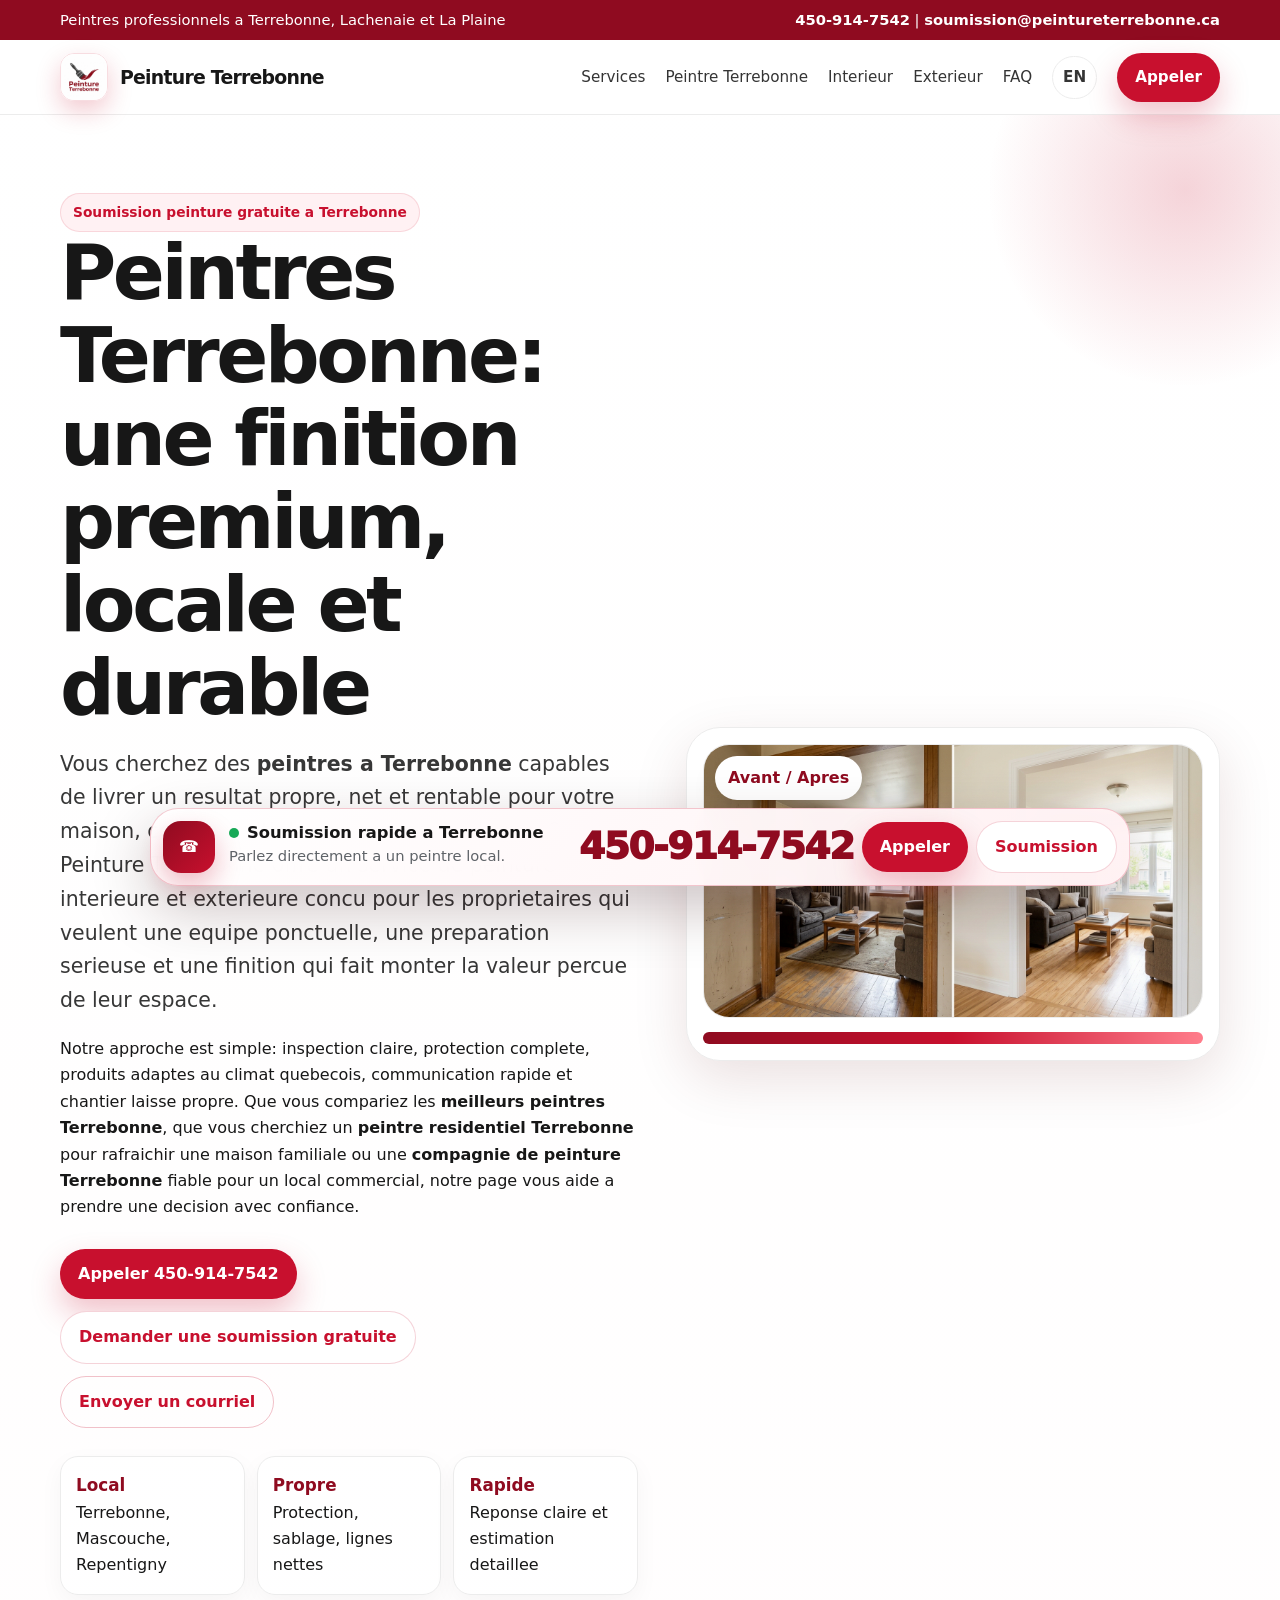
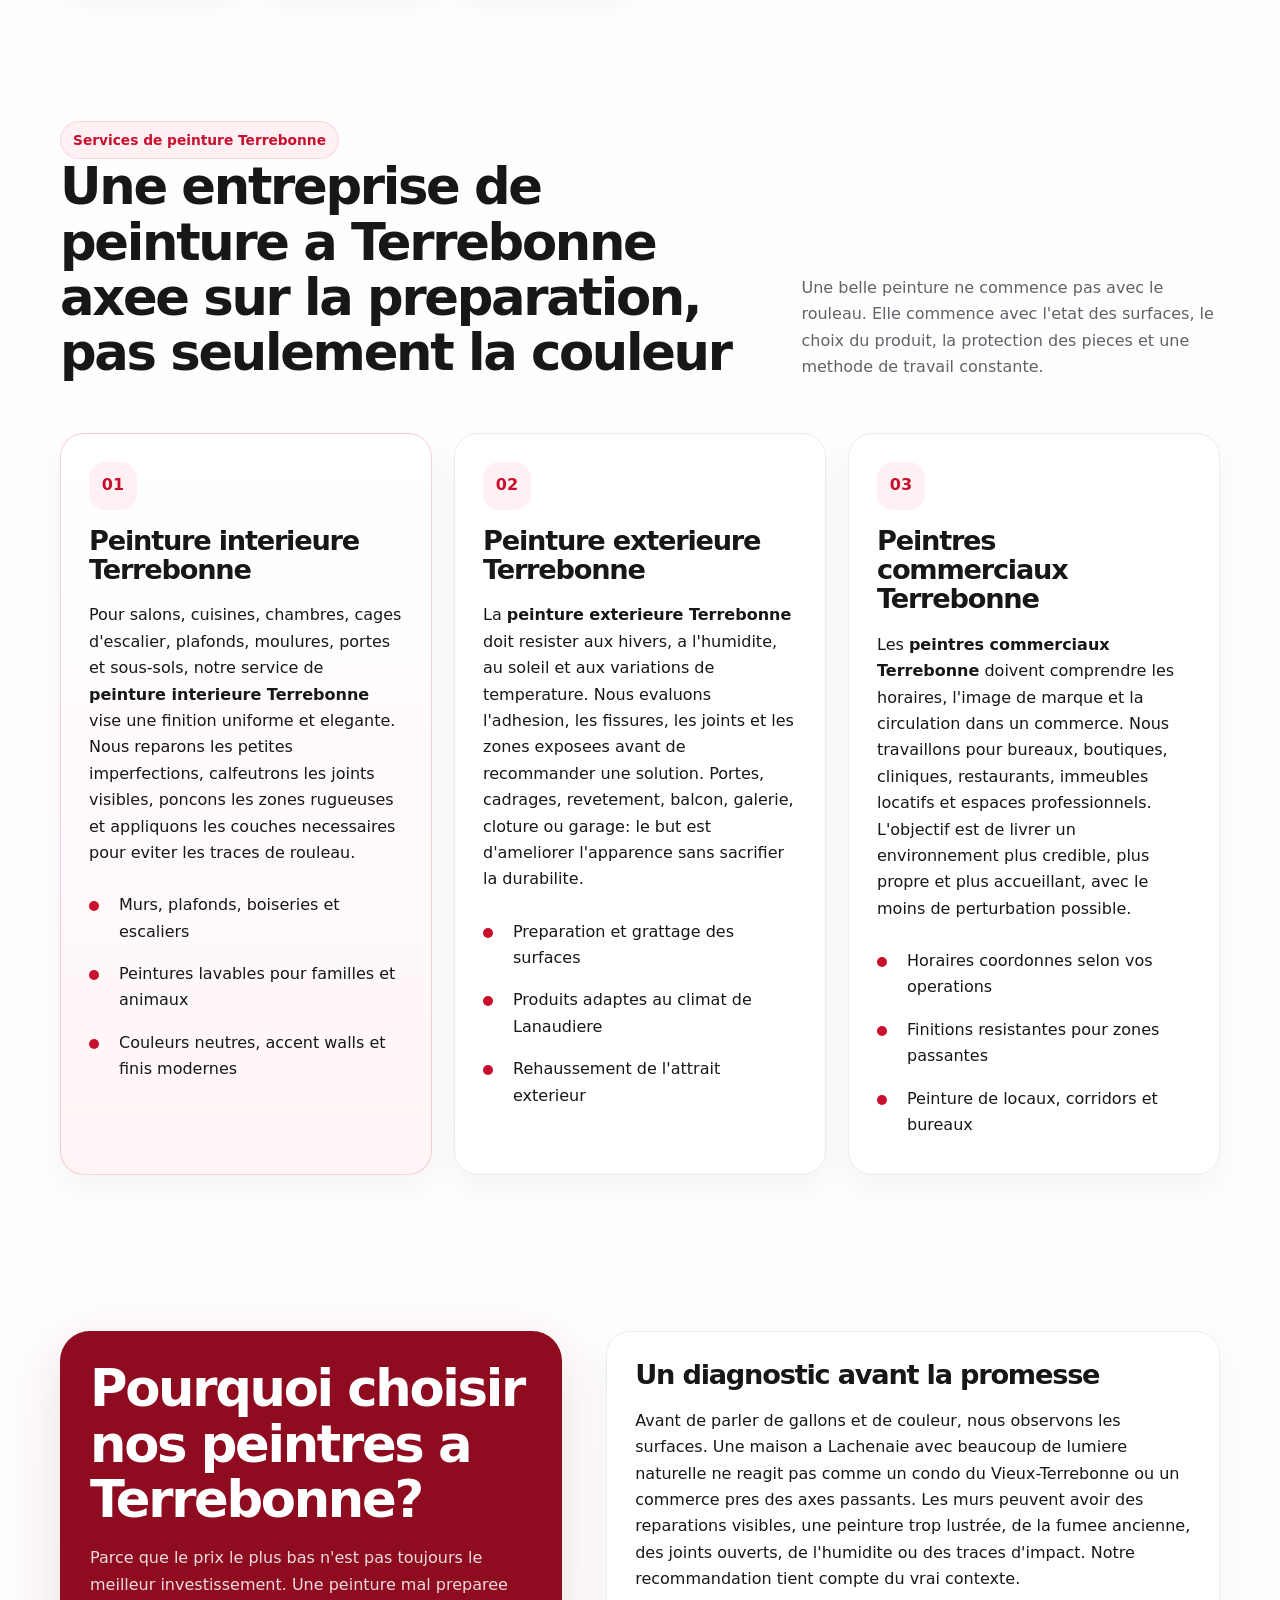
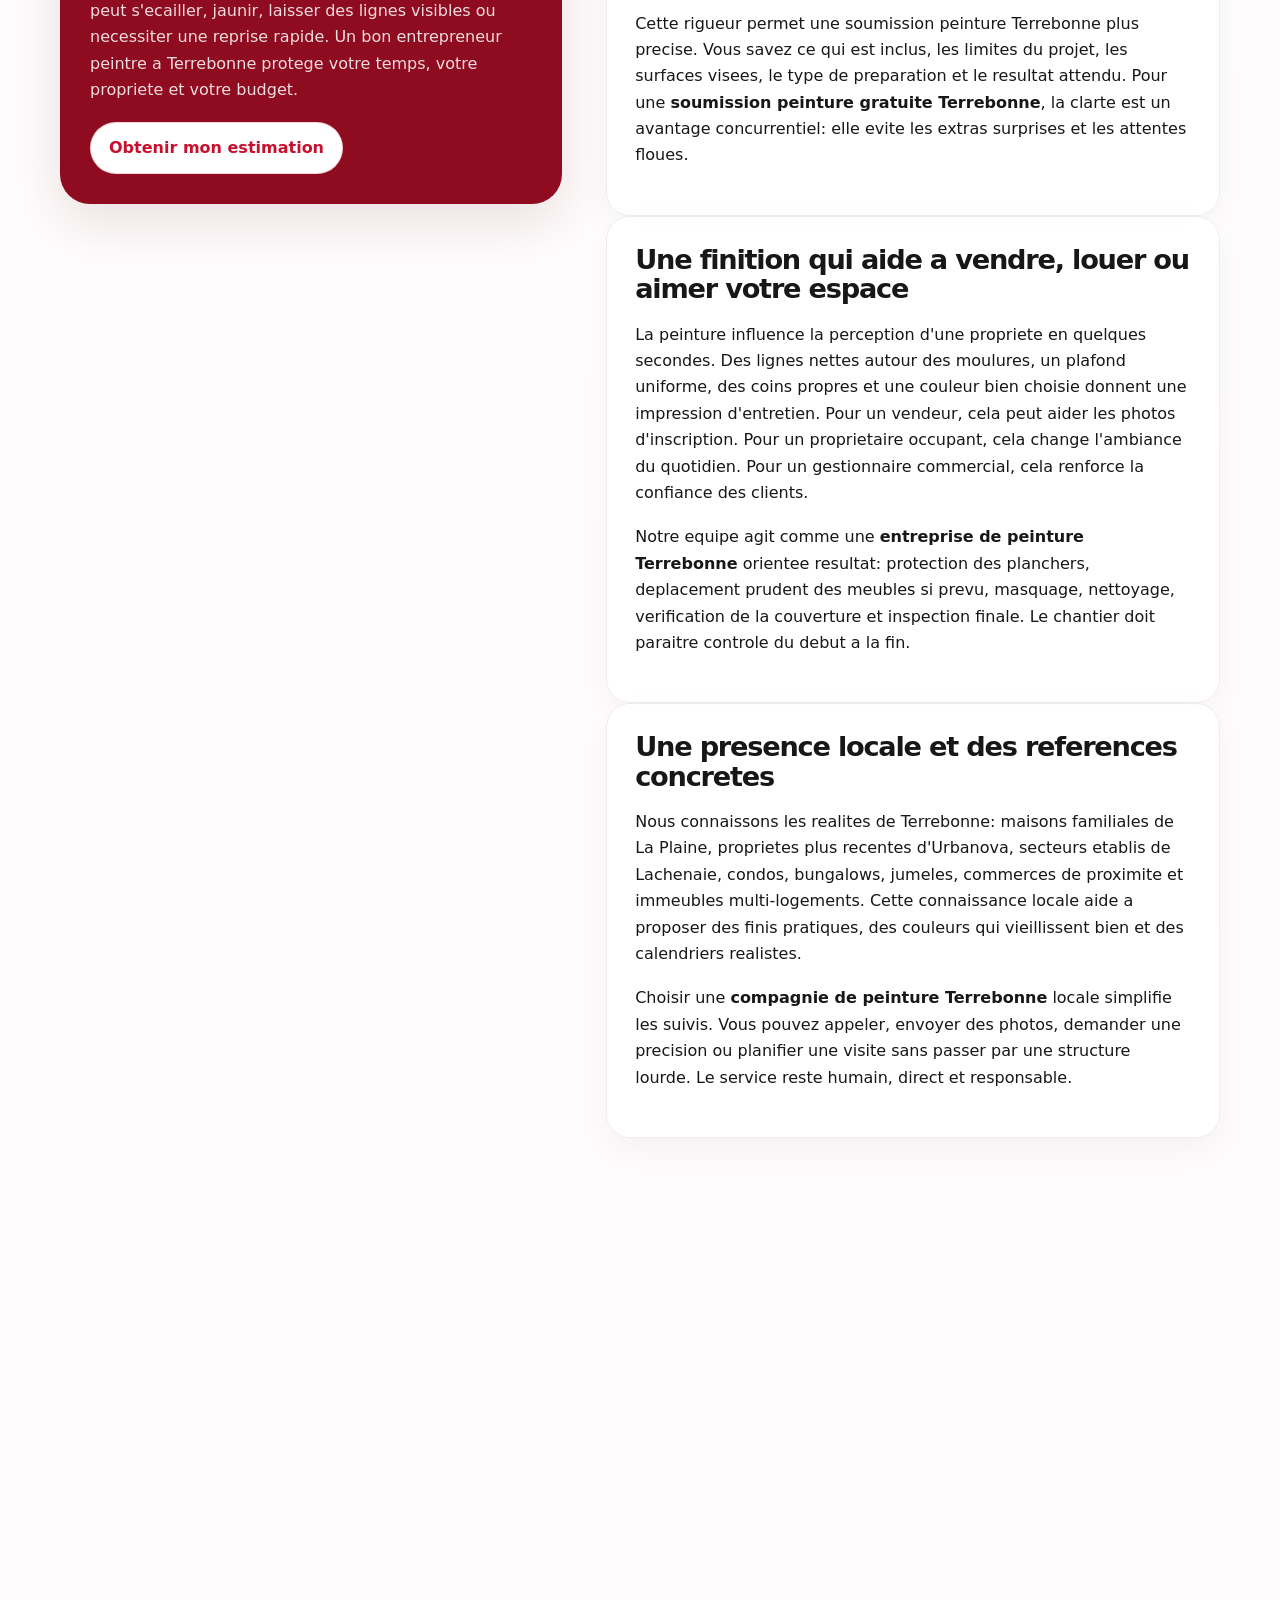
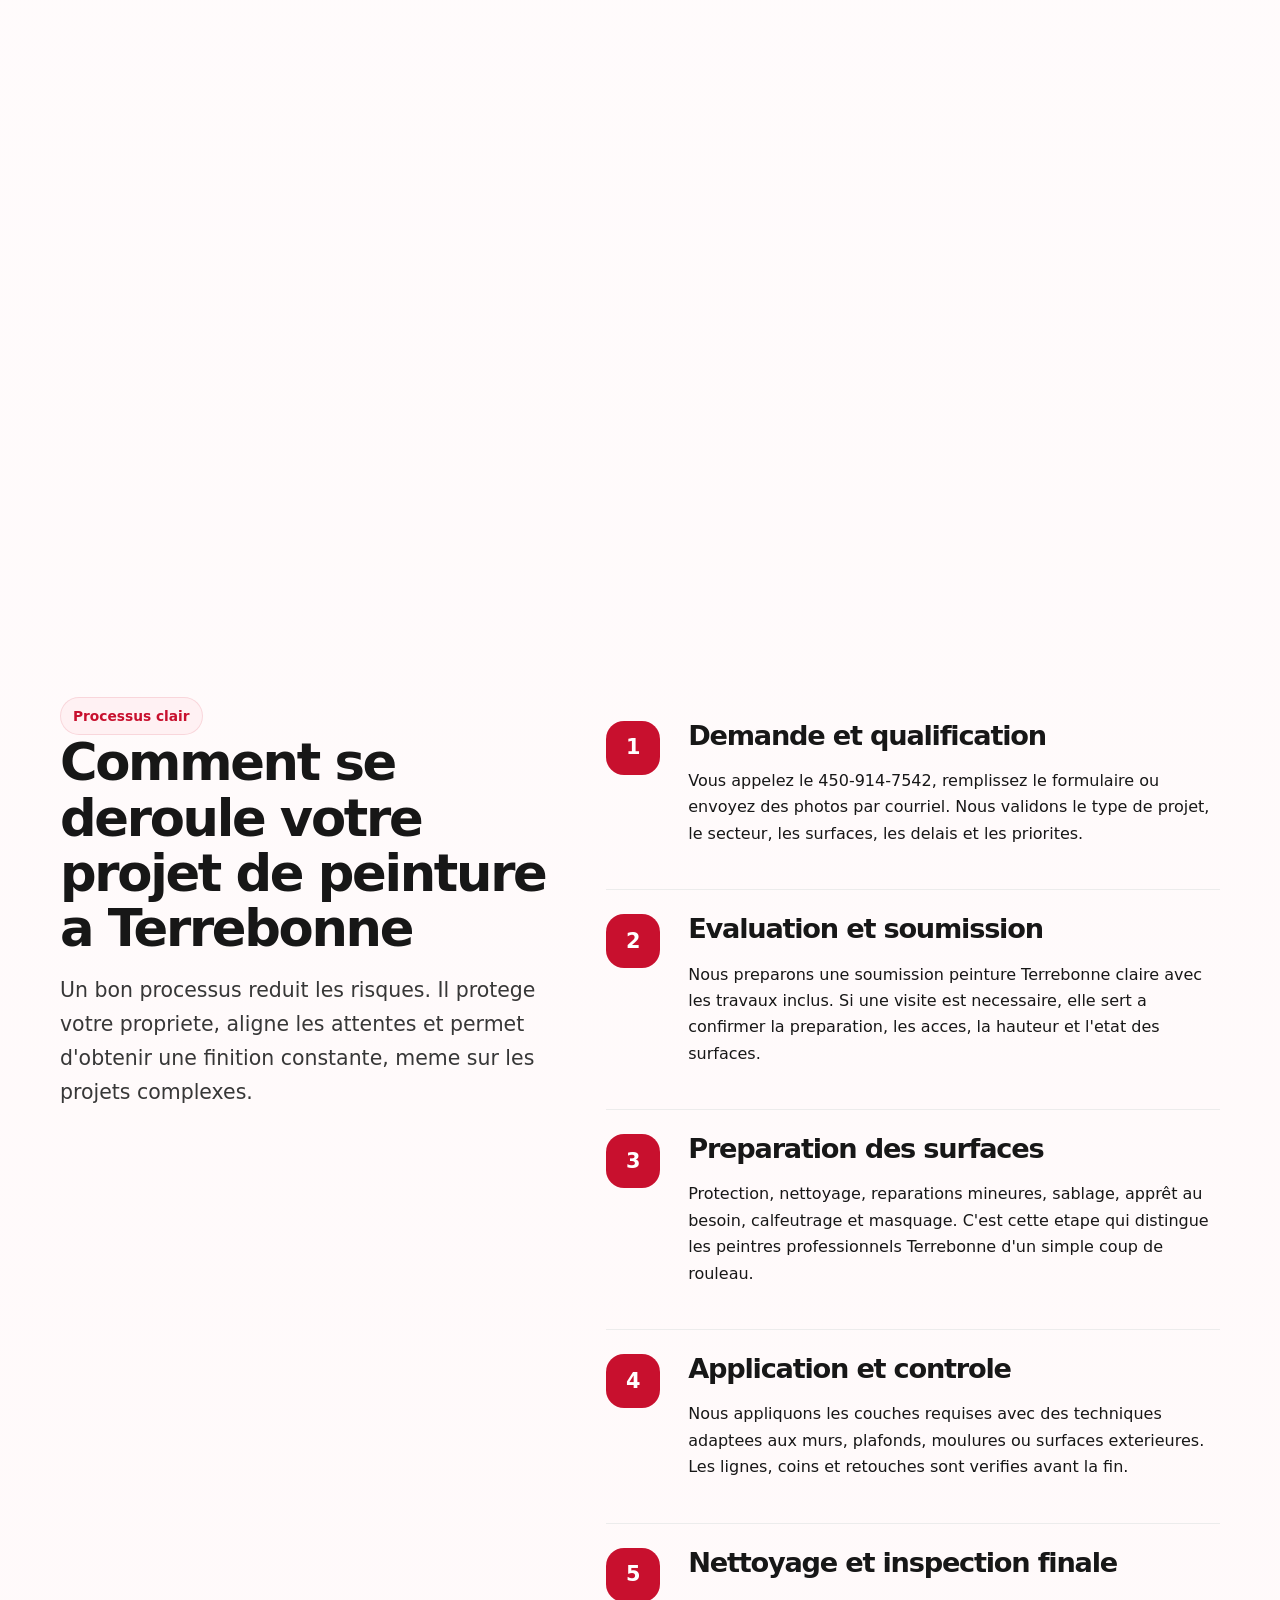
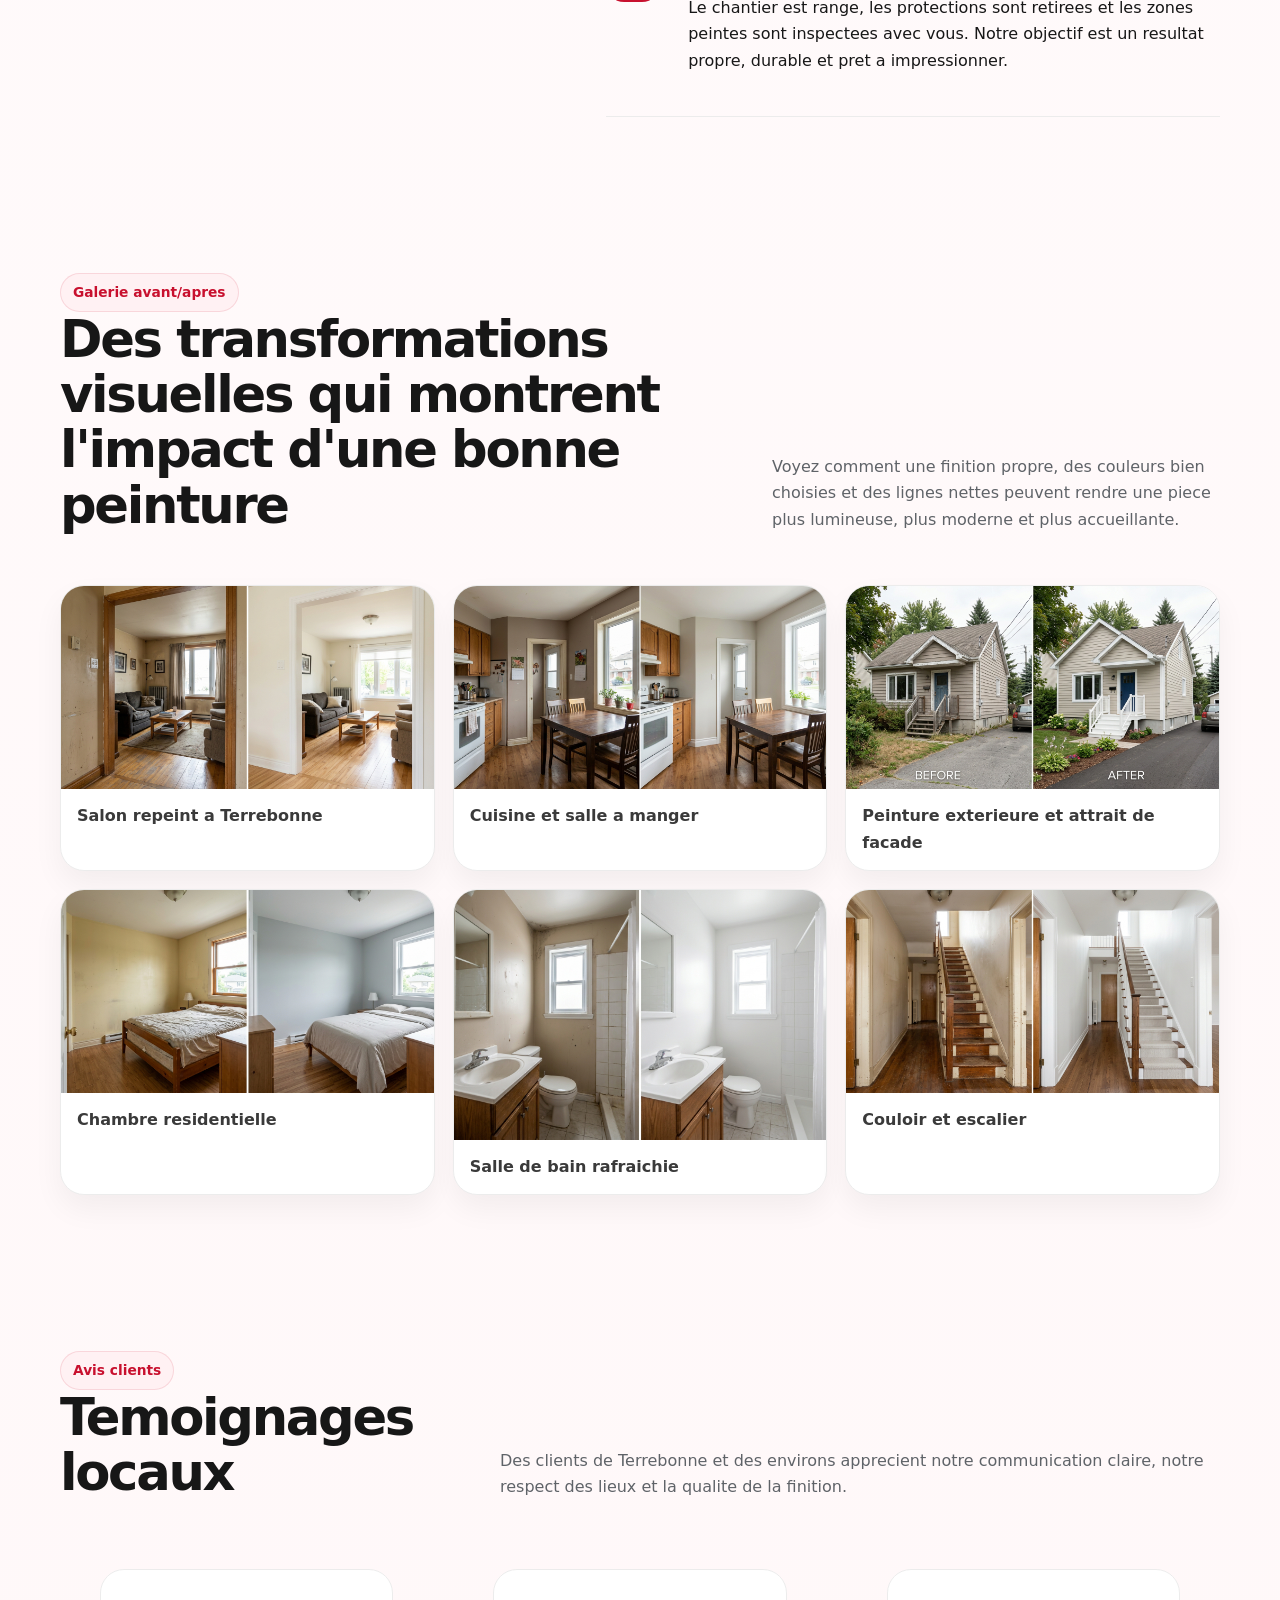
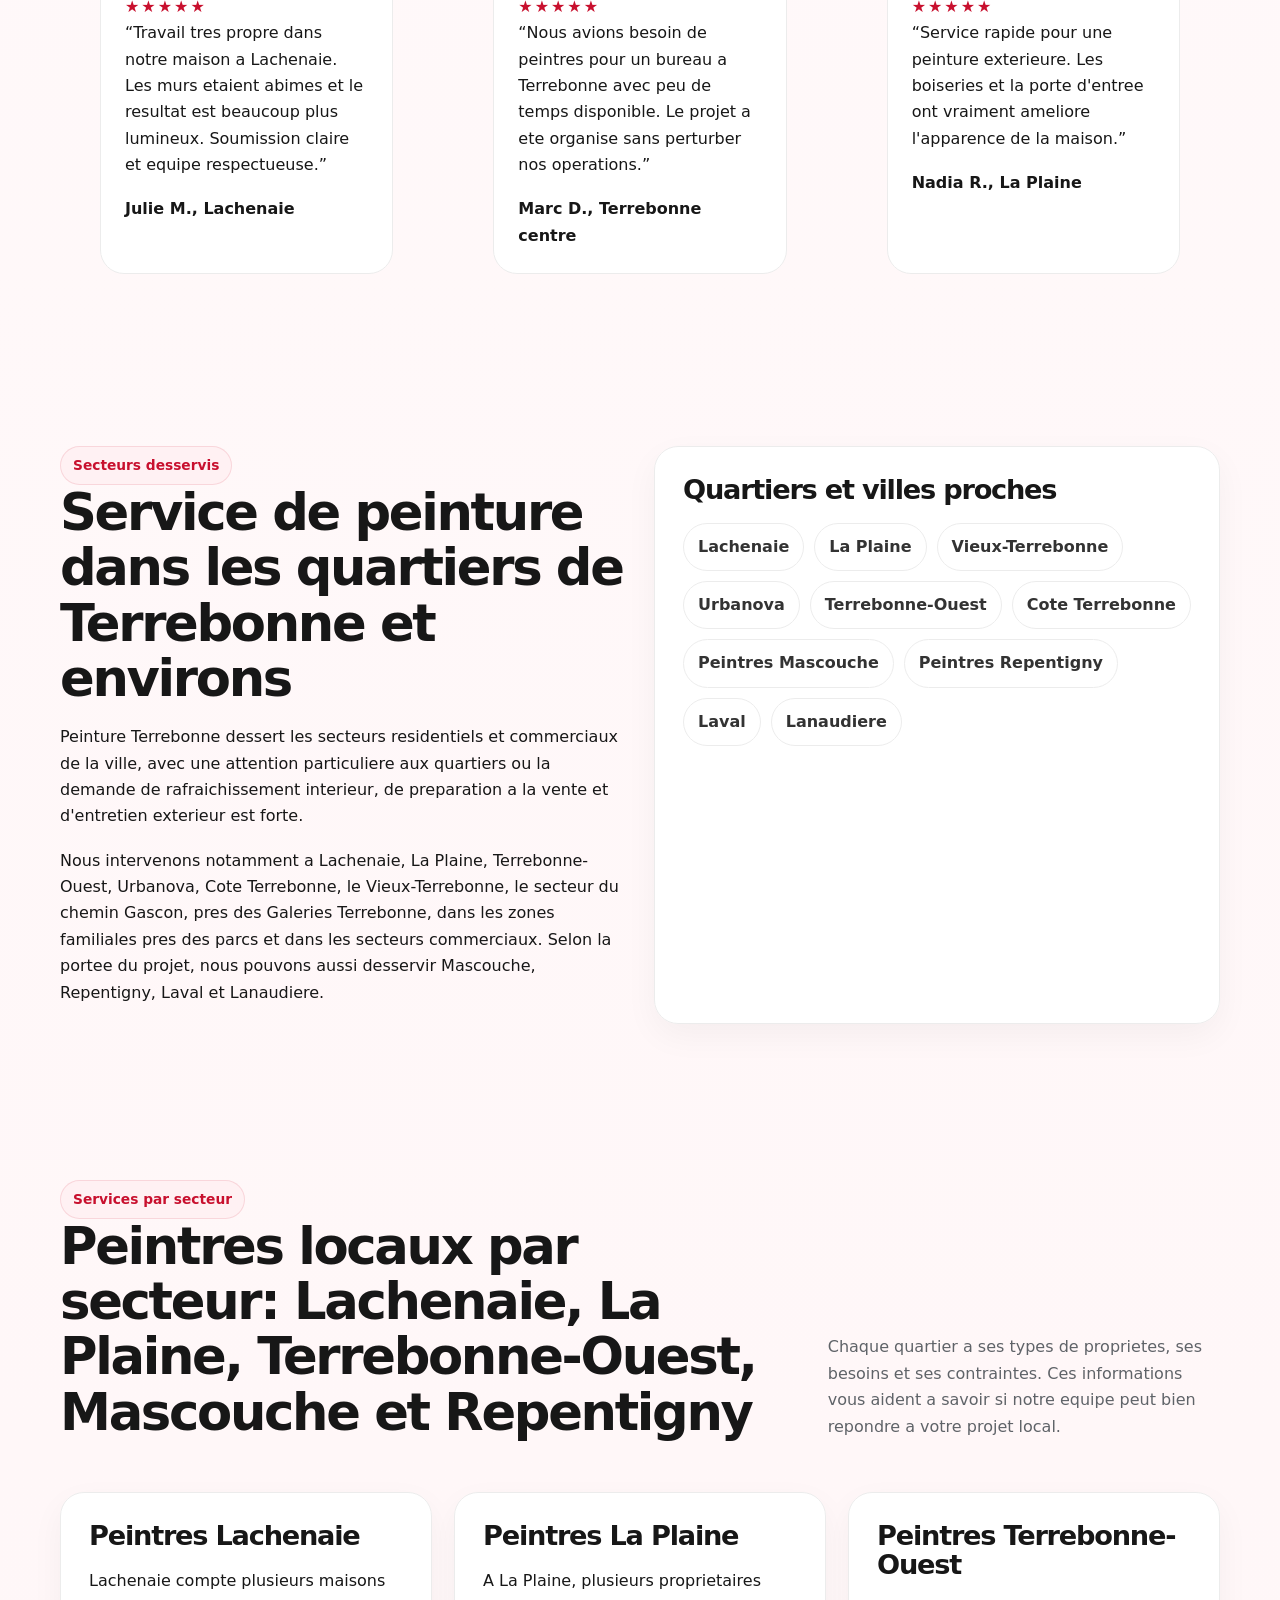
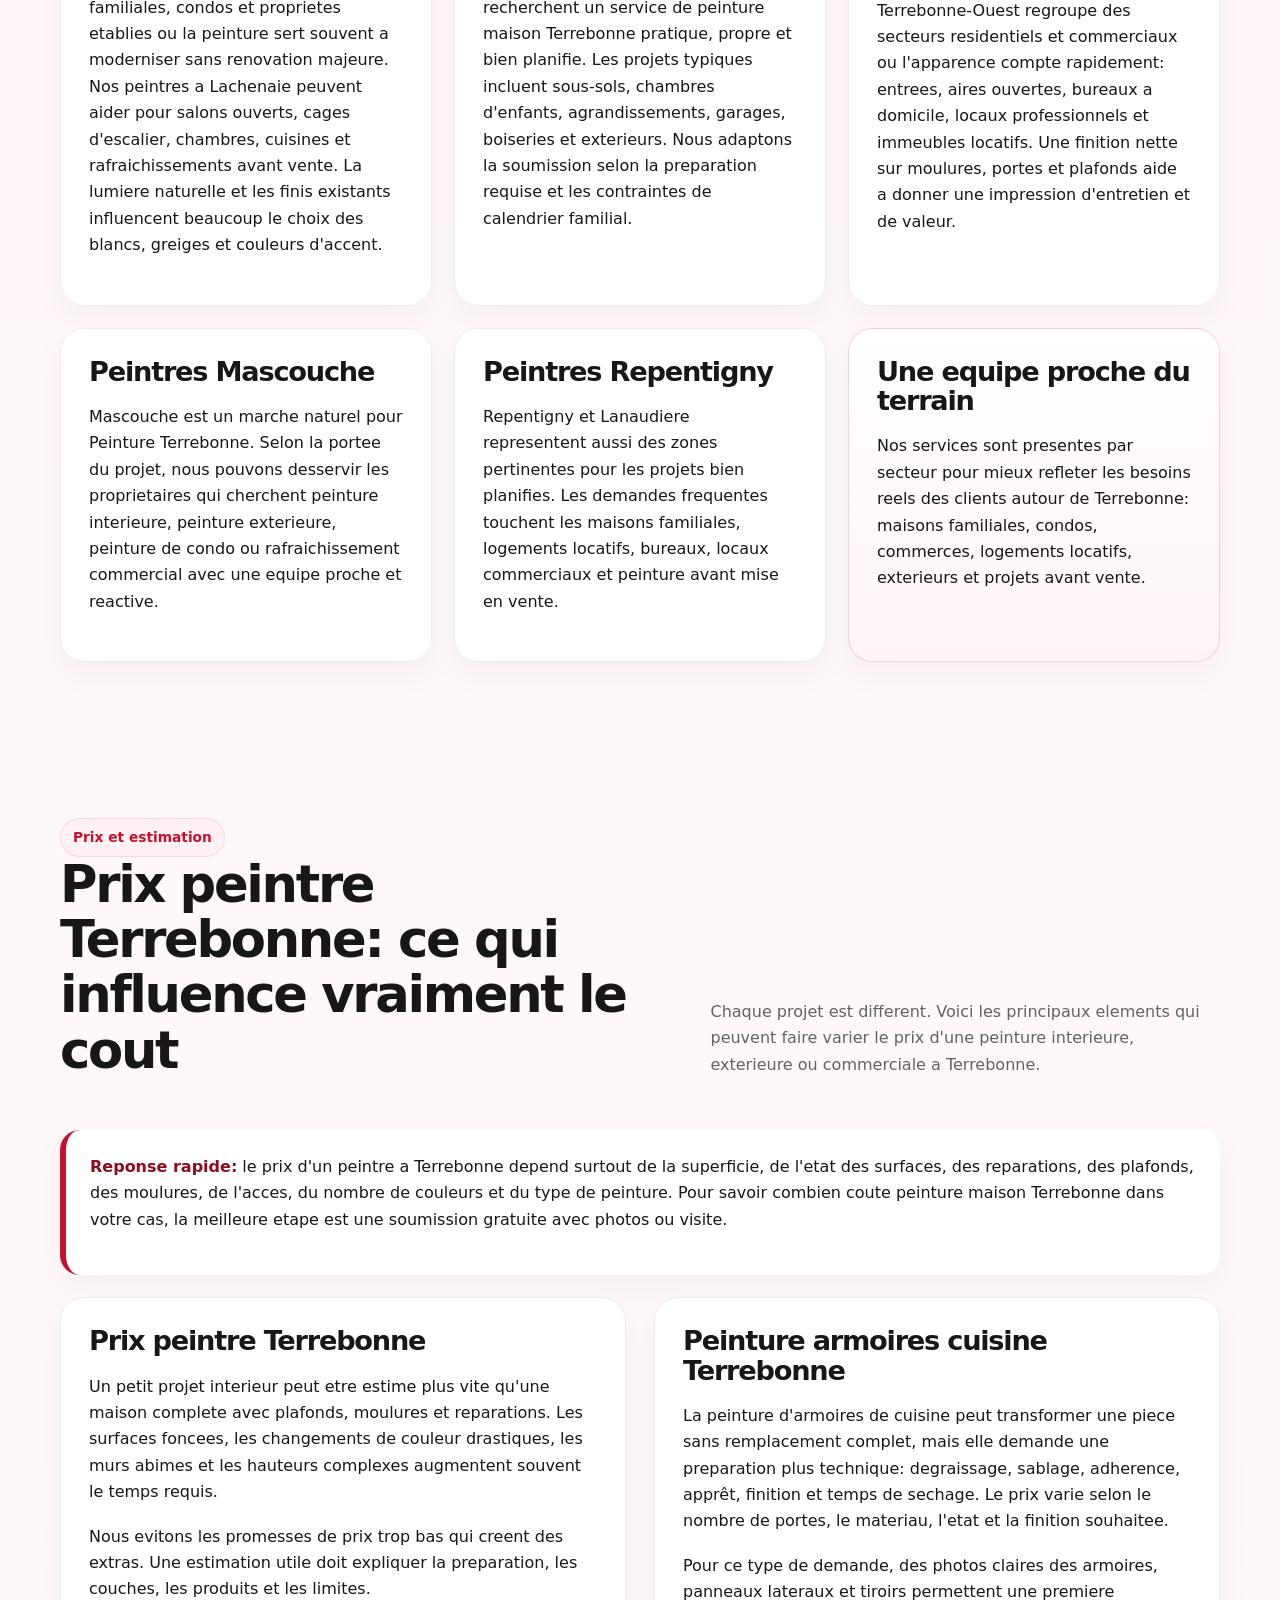
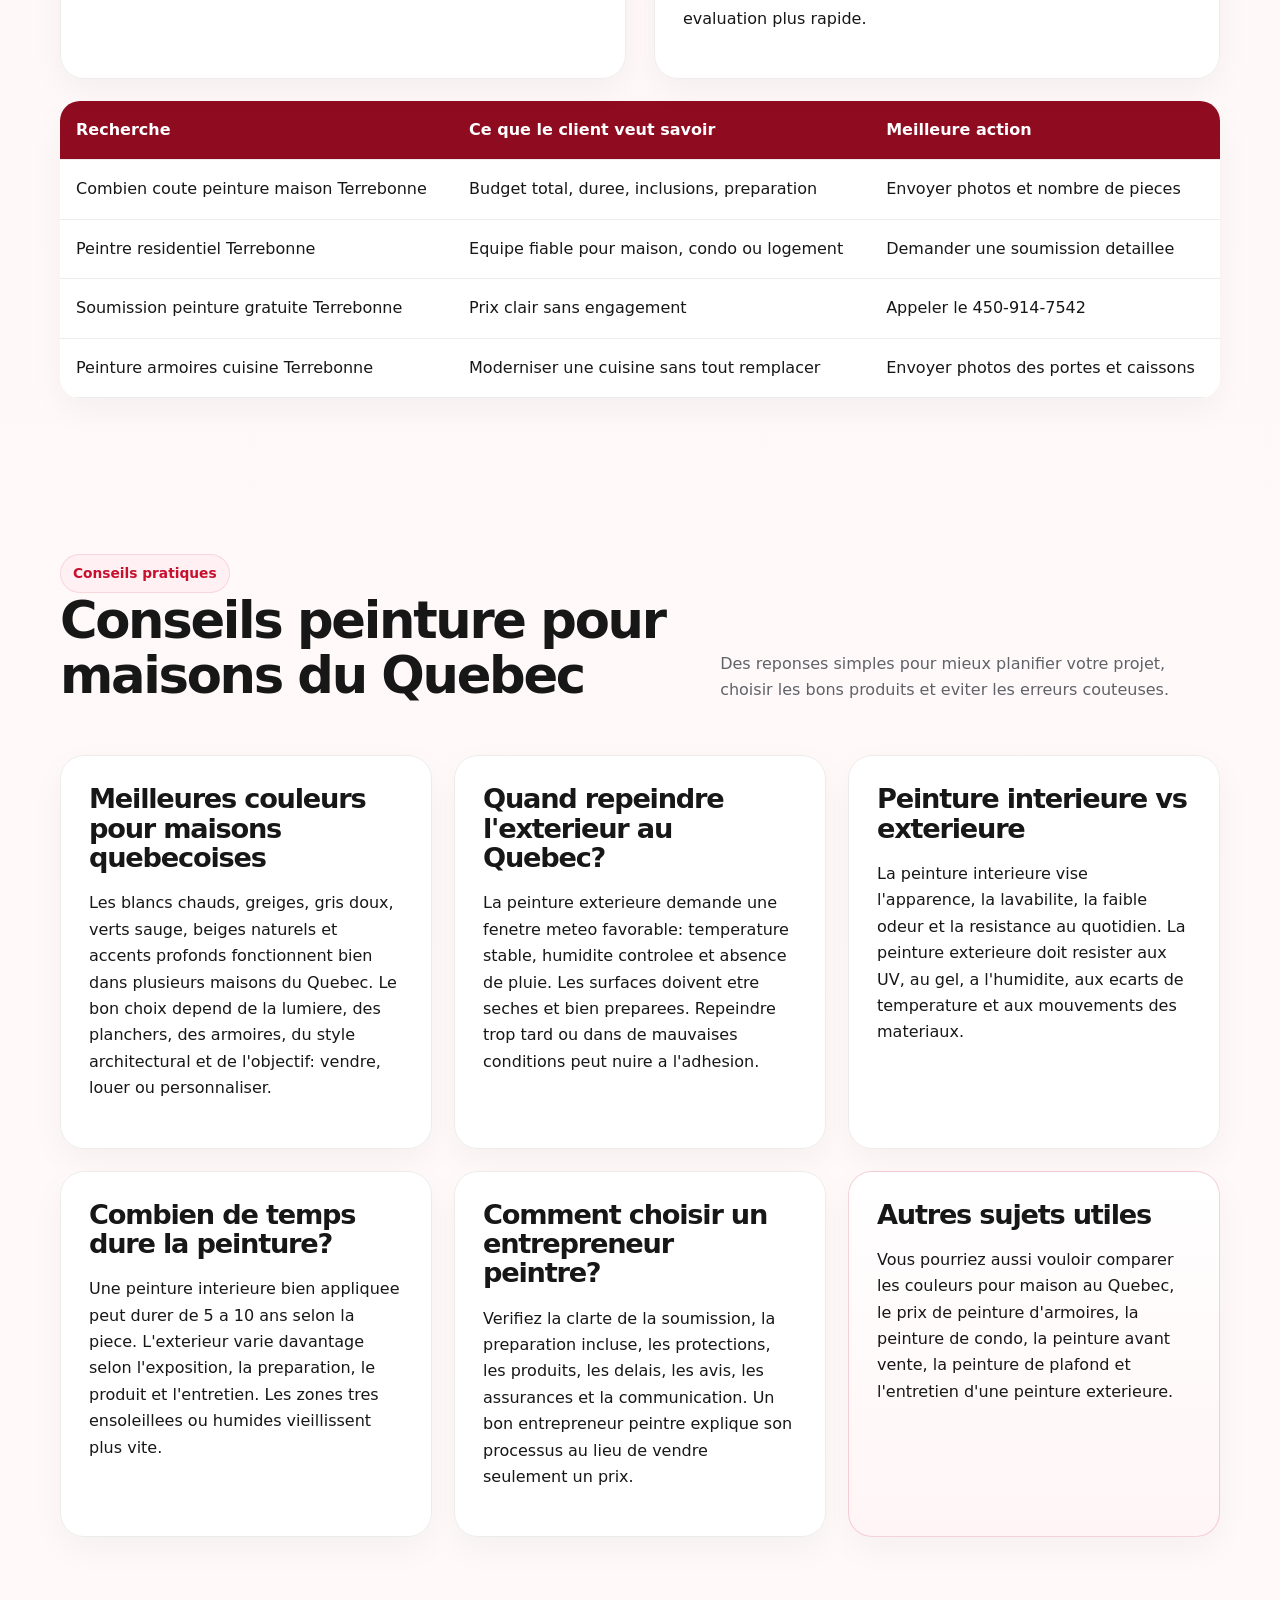
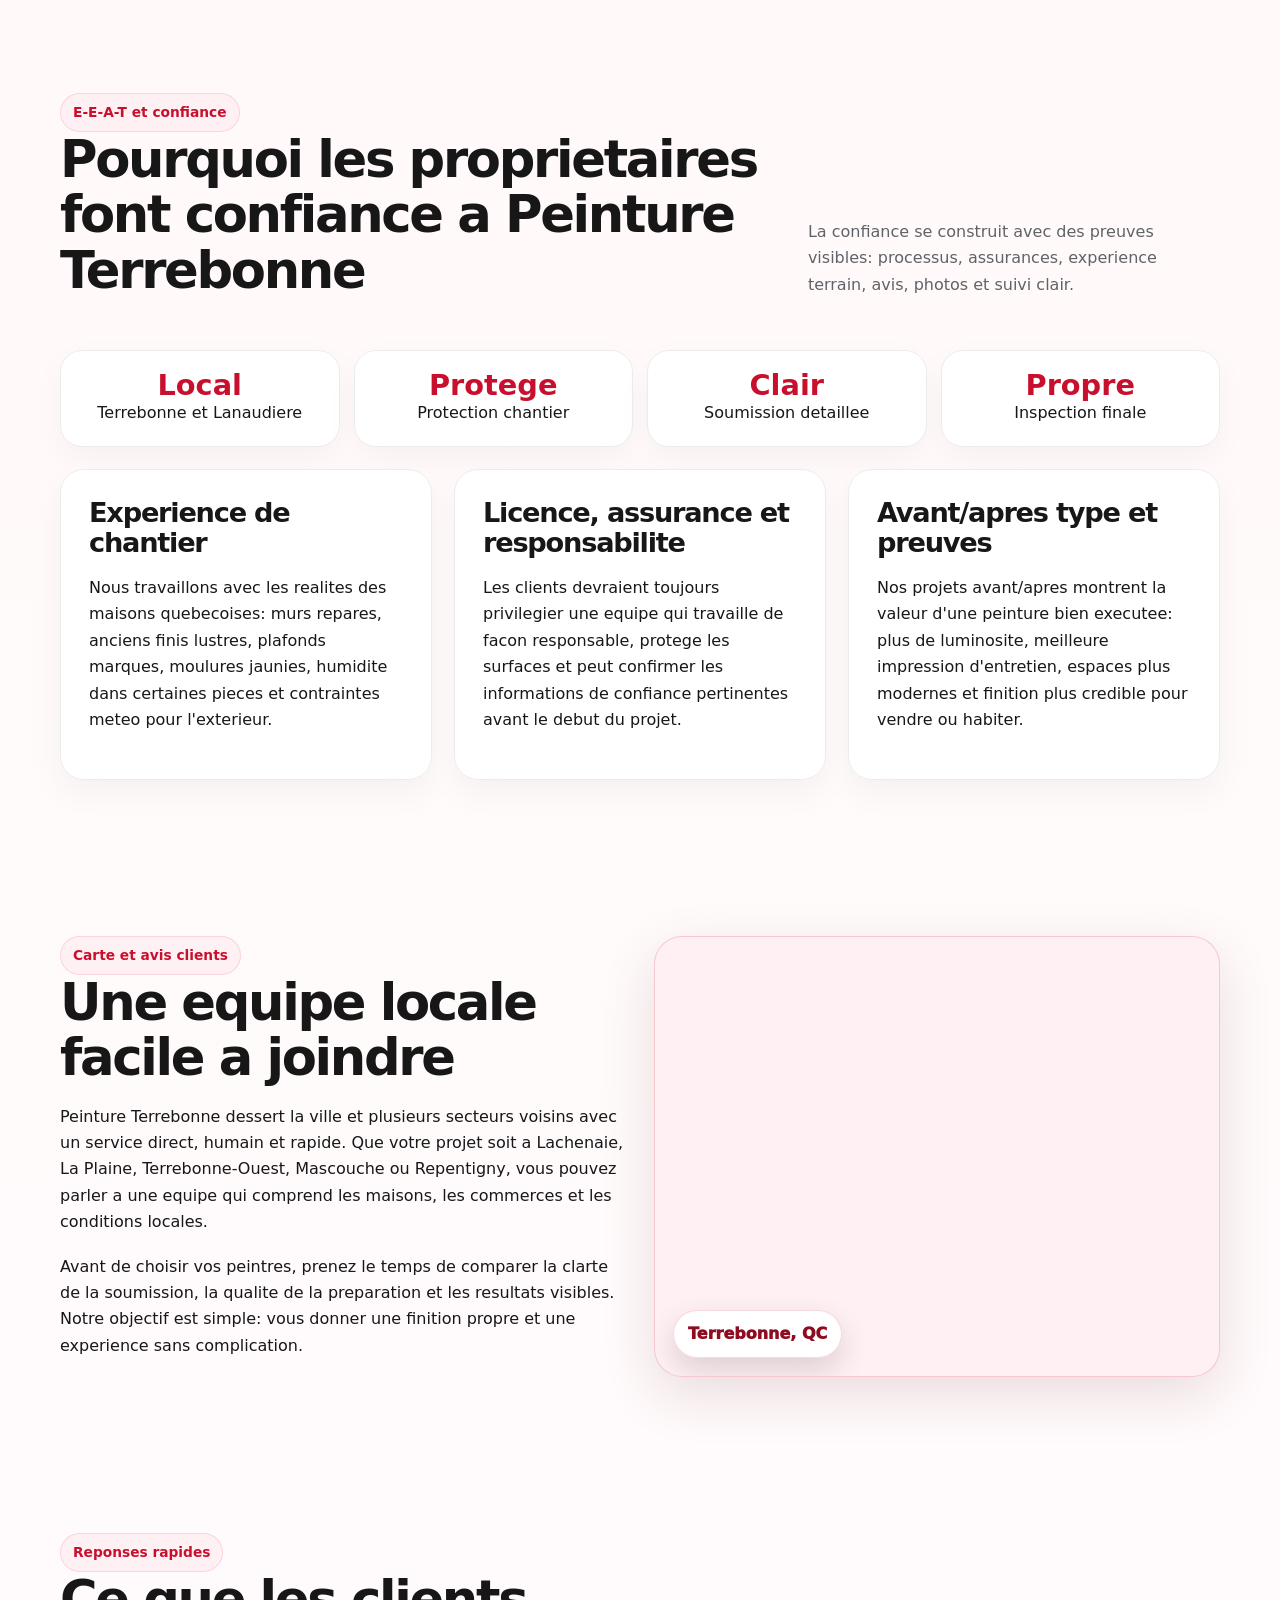
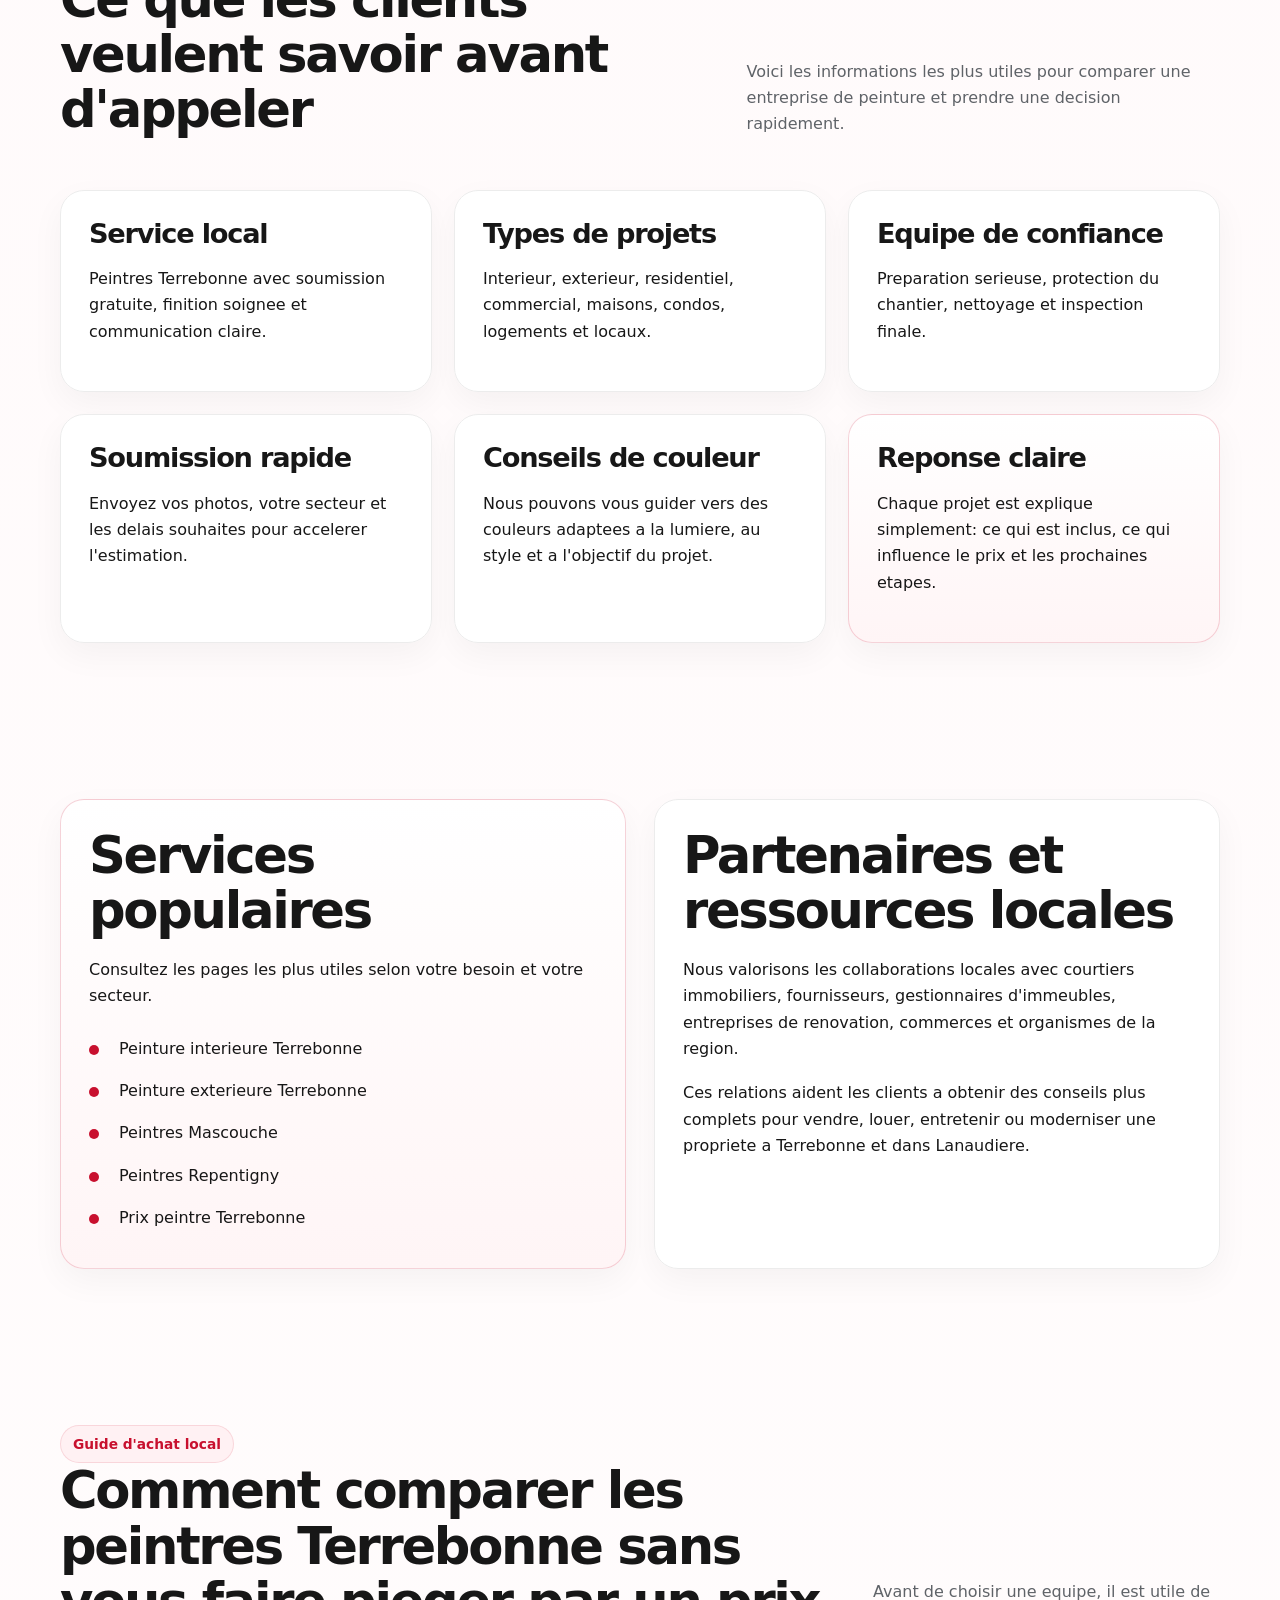
==== commit a60d6a9c: "feat: agregar favicon gota de pintura roja y apple-touch-icon" ====
--- a/index.html
+++ b/index.html
@@ -1,7 +1,7 @@
 <!doctype html>
 <html lang="fr-CA">
 <head>
-  <meta charset="utf-8">
+  <meta charset="utf-8"><link rel="icon" type="image/svg+xml" href="favicon.svg"><link rel="icon" type="image/x-icon" href="favicon.ico"><link rel="apple-touch-icon" href="apple-touch-icon.png">
   <meta name="viewport" content="width=device-width, initial-scale=1">
   <title>Peintres Terrebonne | Peintre residentiel et commercial | Soumission gratuite</title>
   <meta name="description" content="Peintres a Terrebonne pour peinture interieure, exterieure, residentielle et commerciale. Finition soignee, service local rapide et soumission peinture gratuite a Terrebonne.">
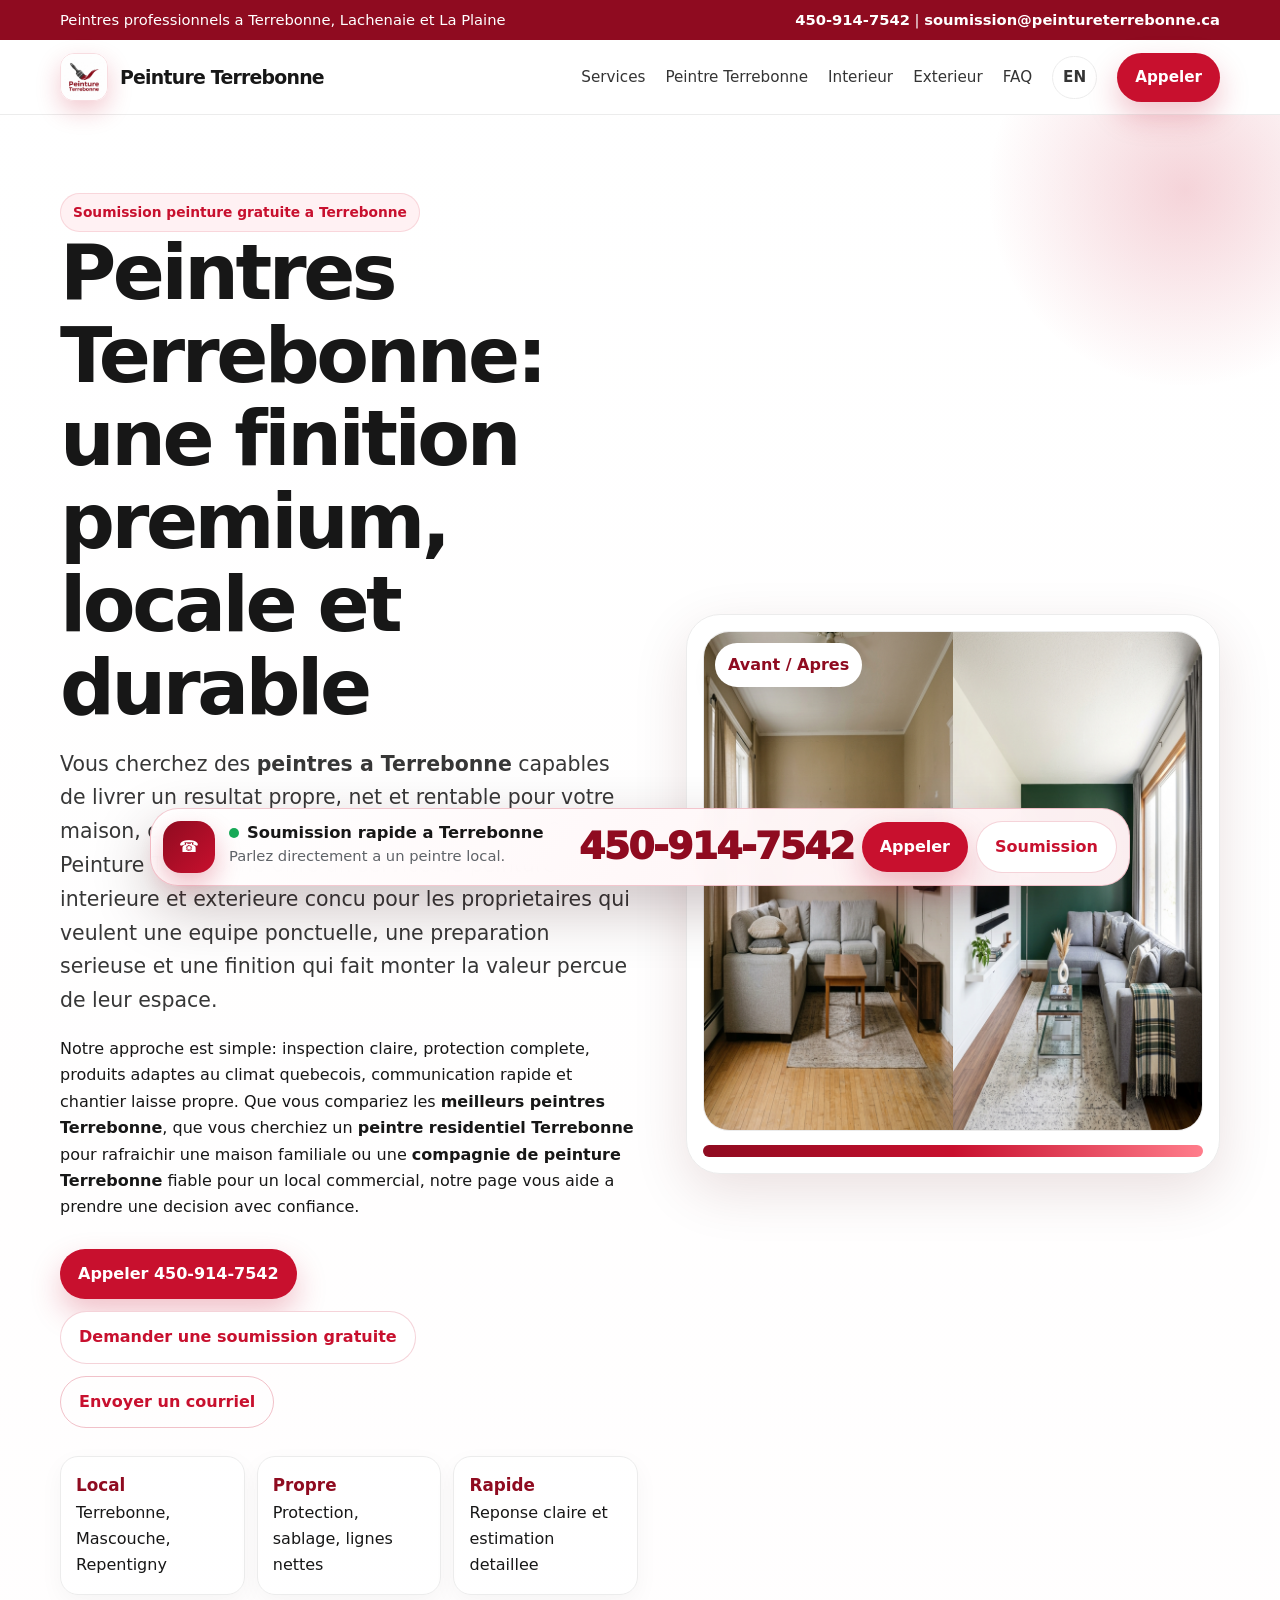
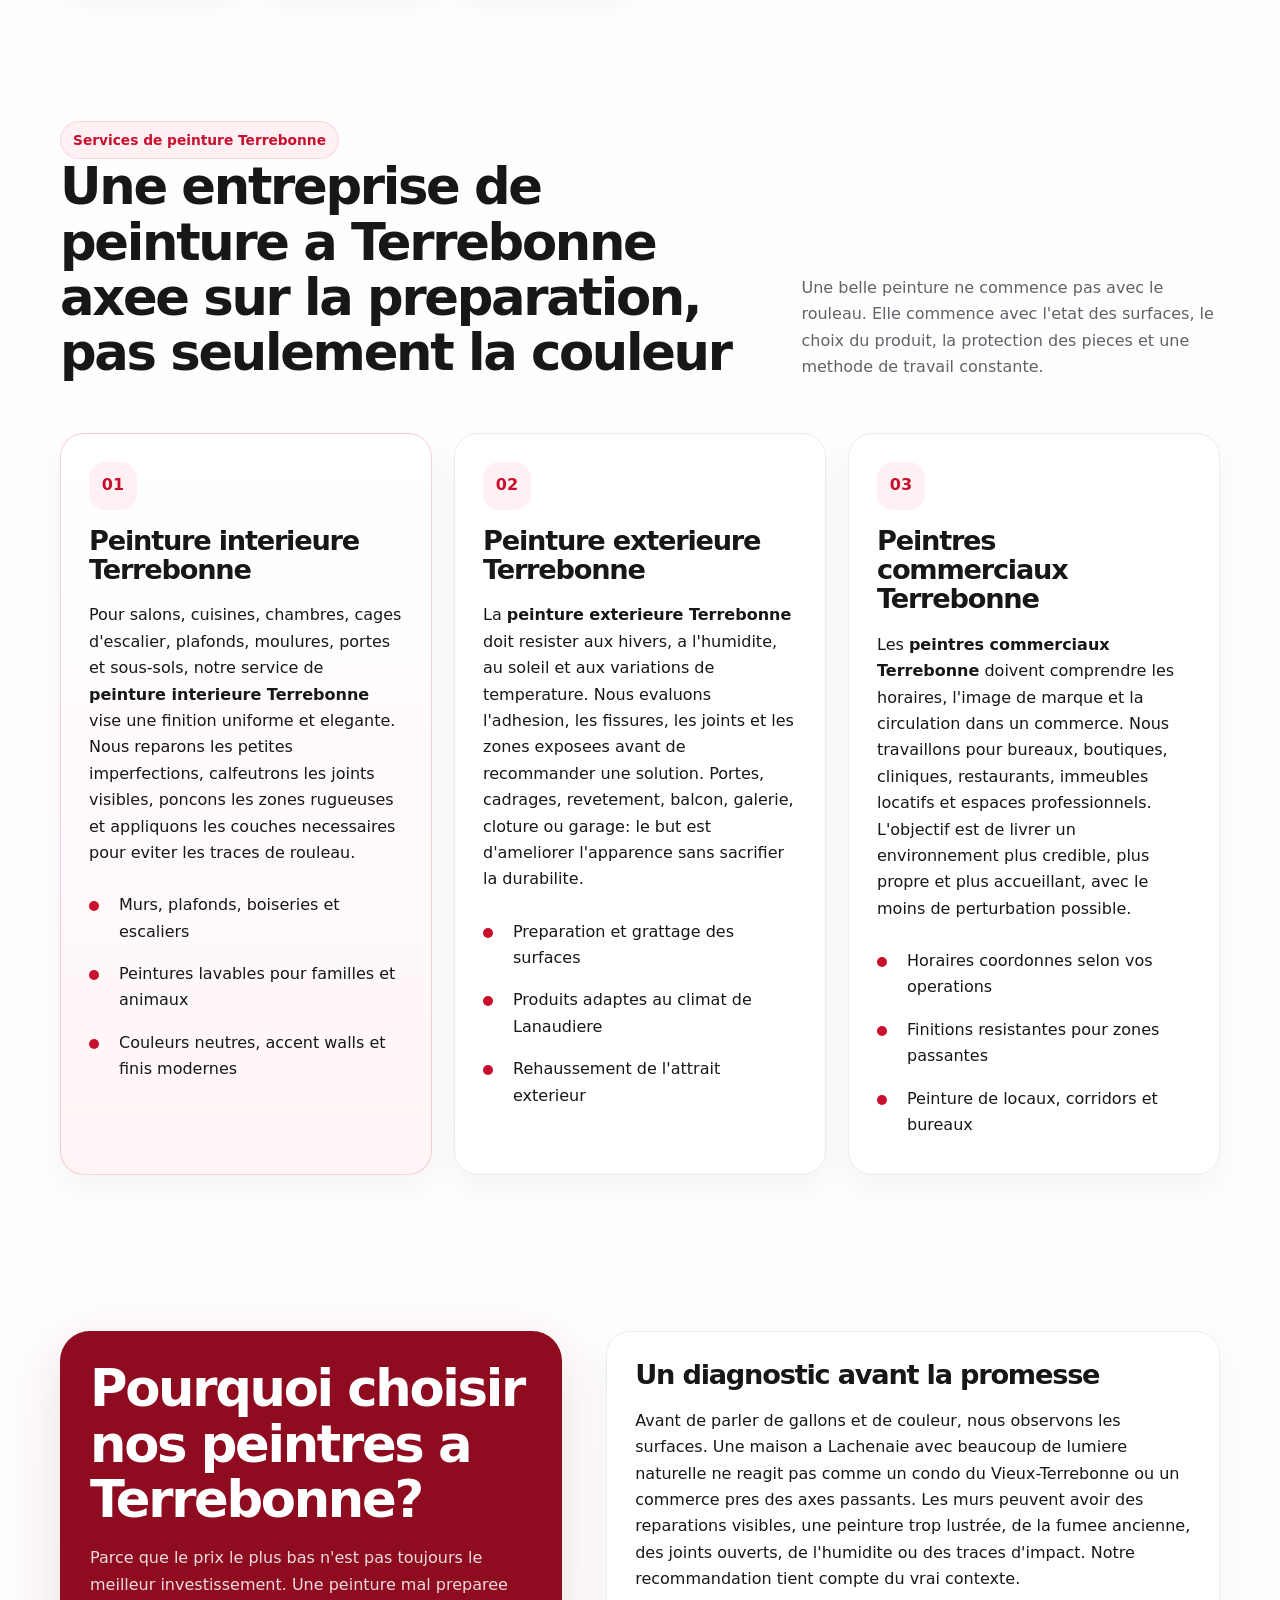
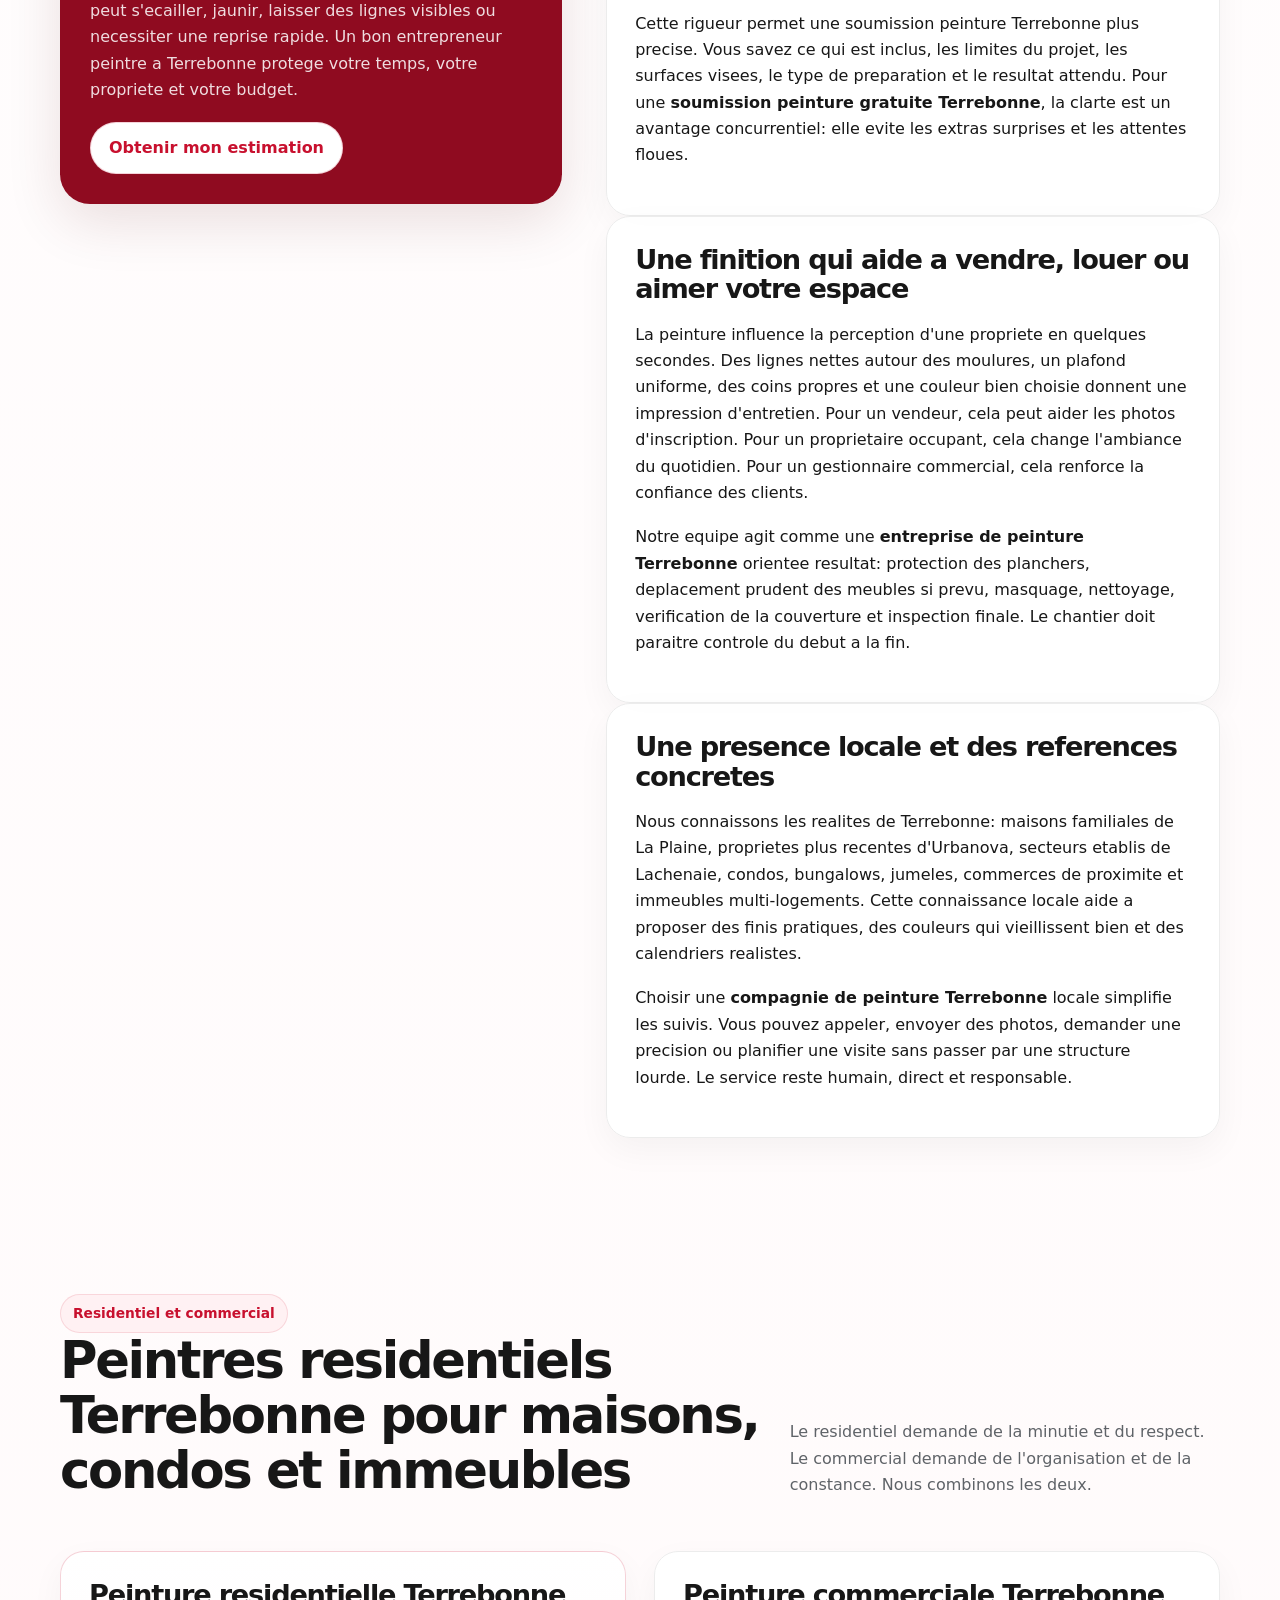
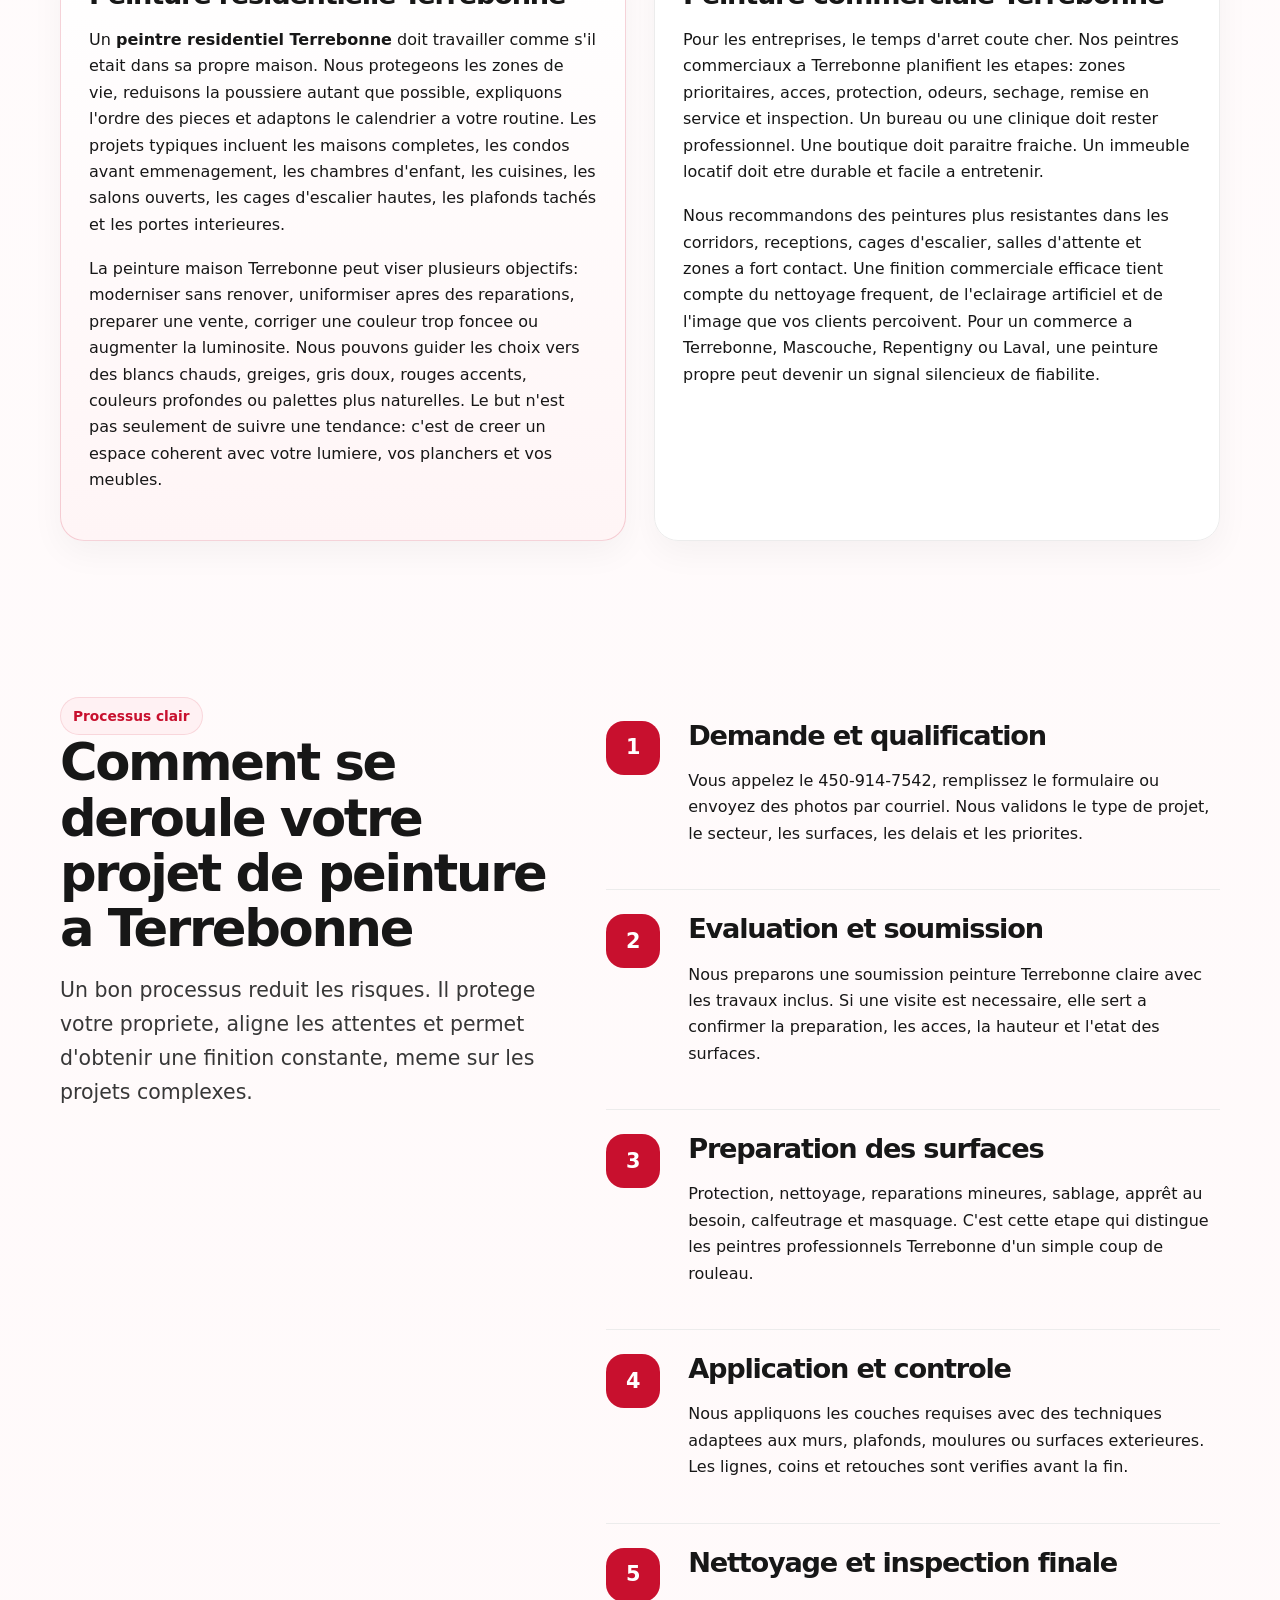
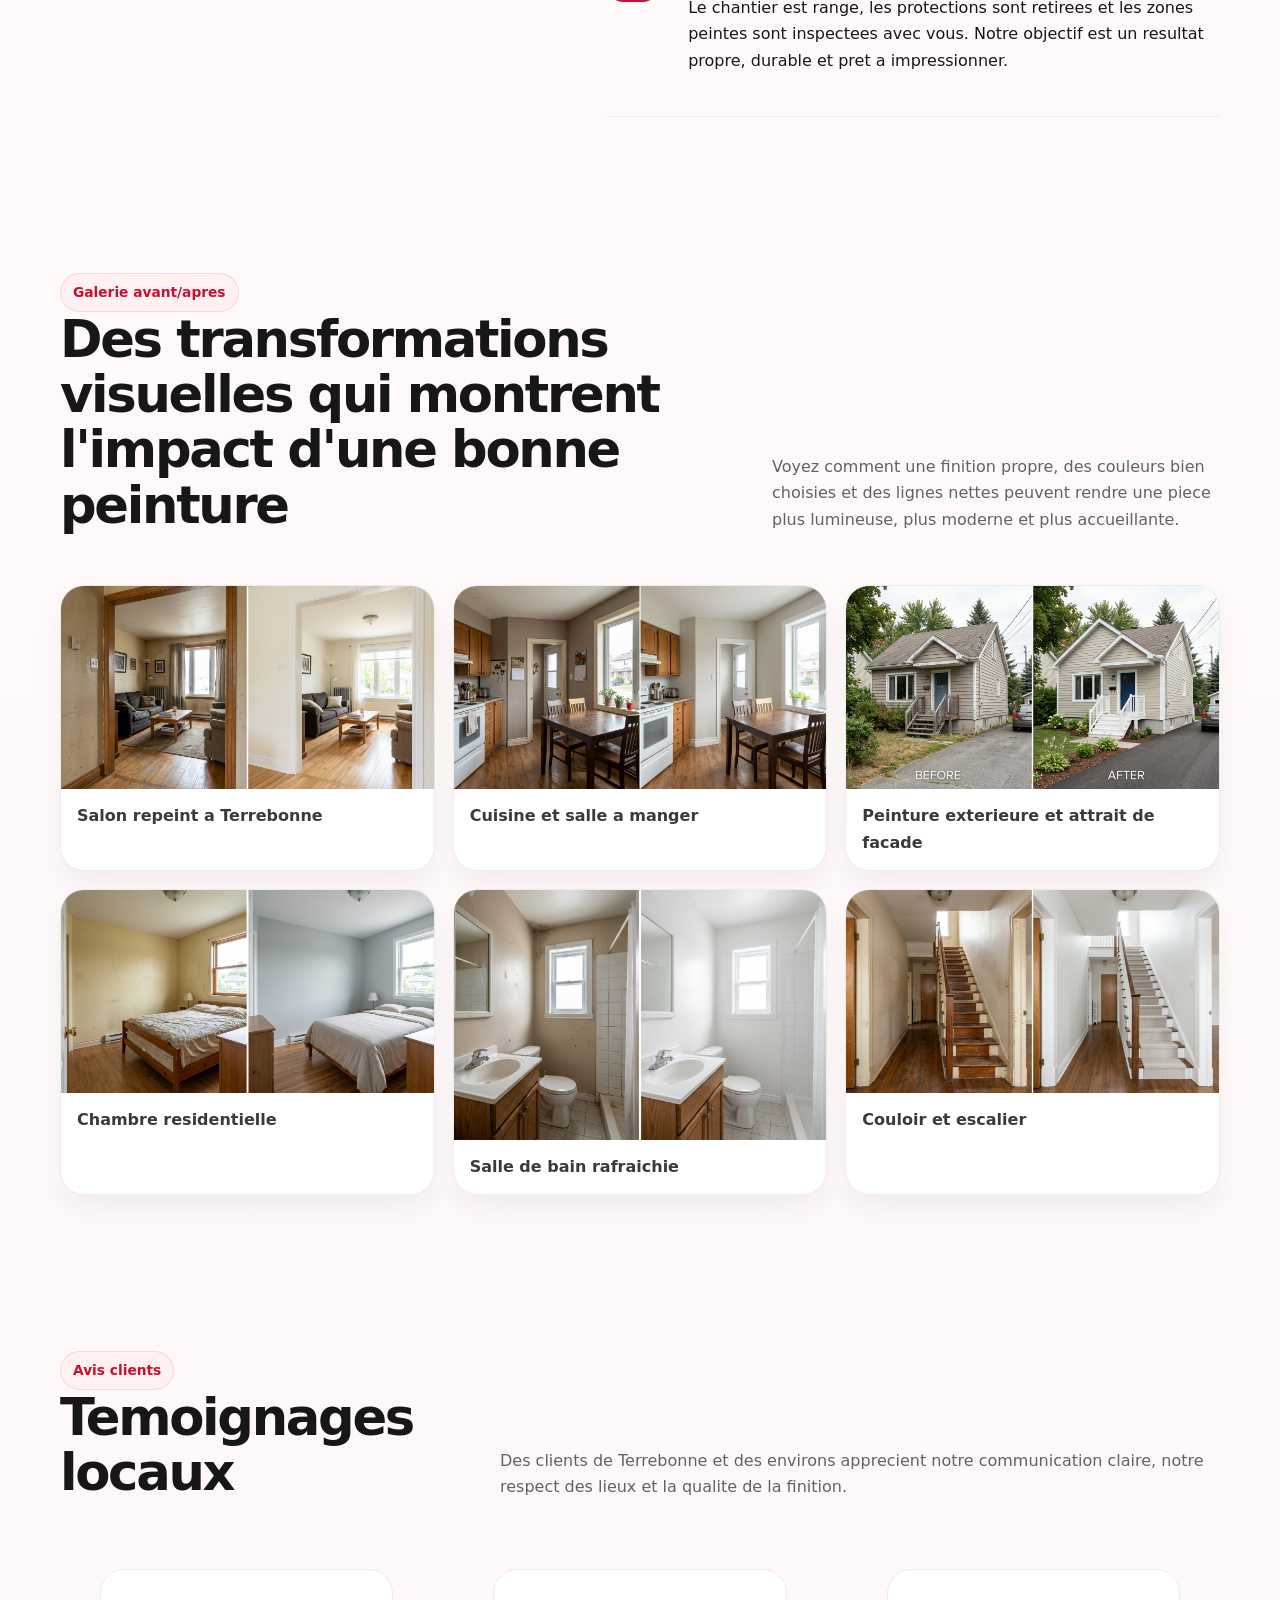
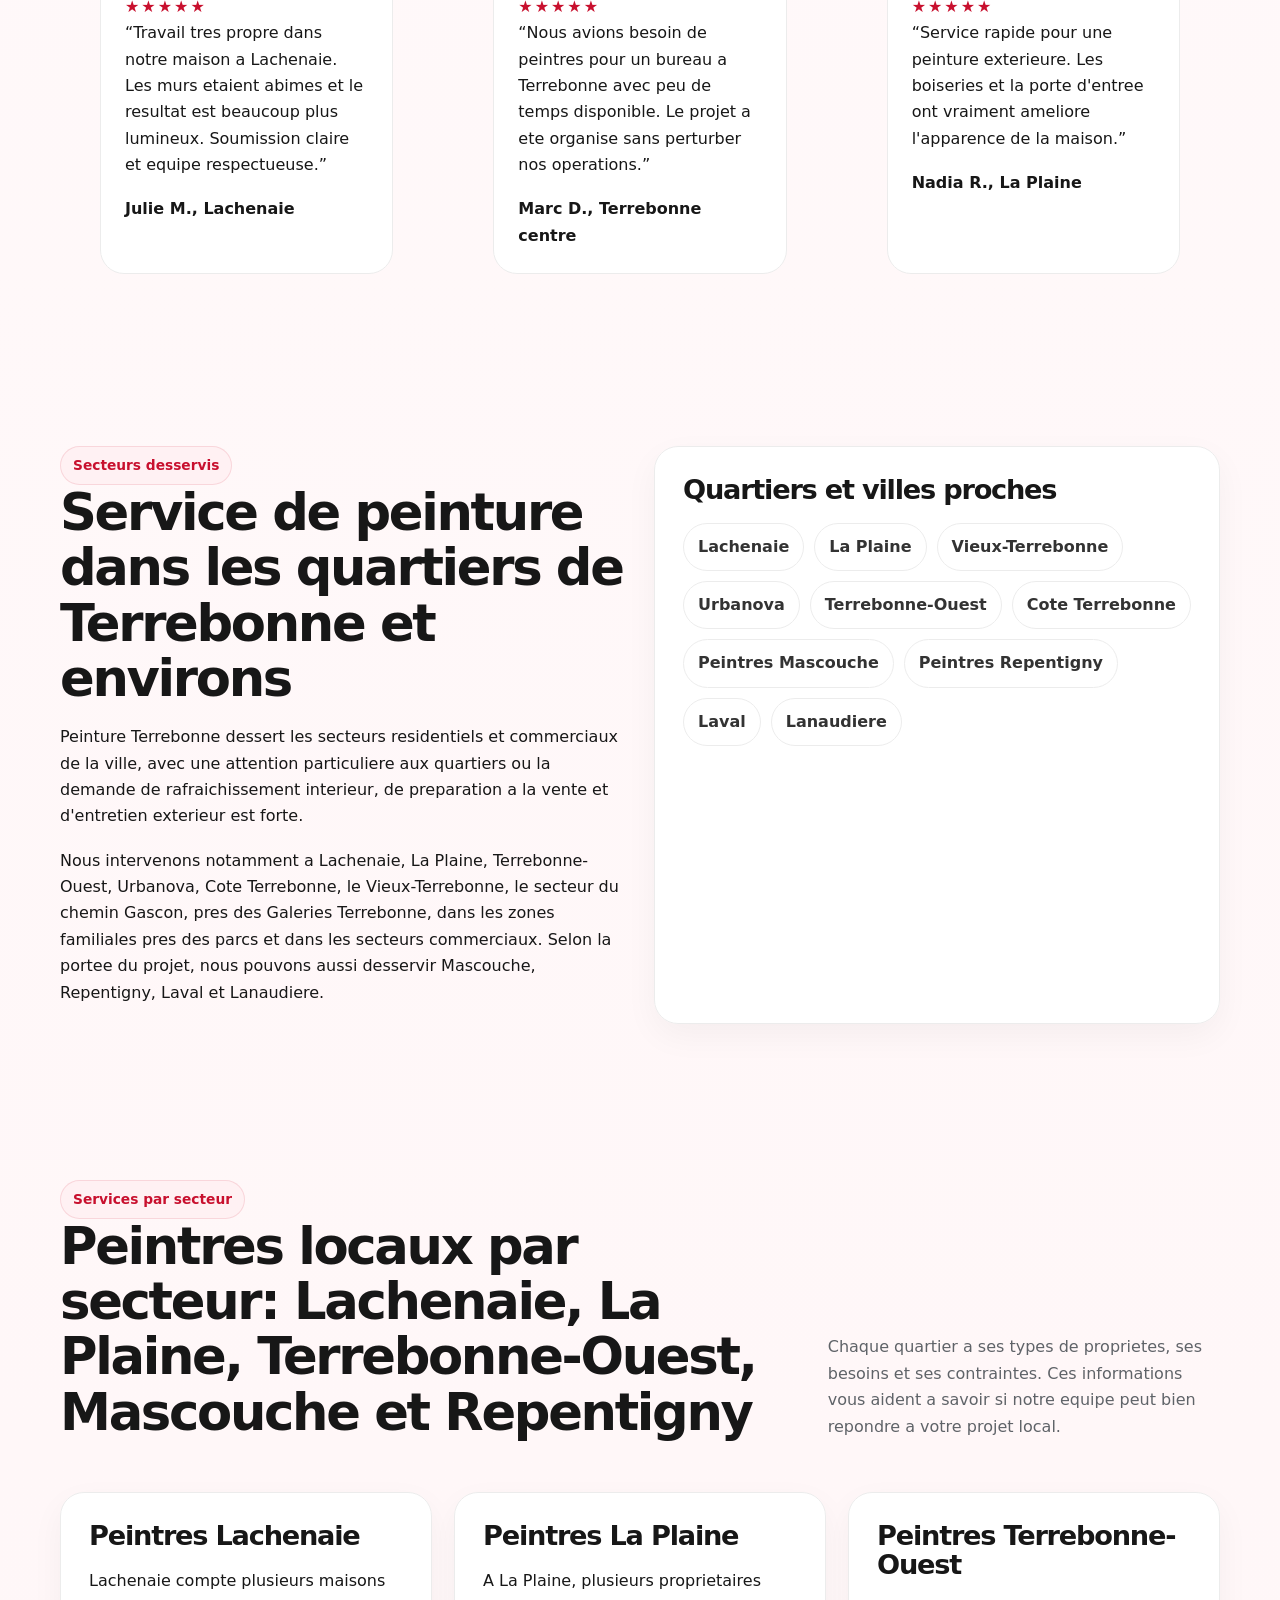
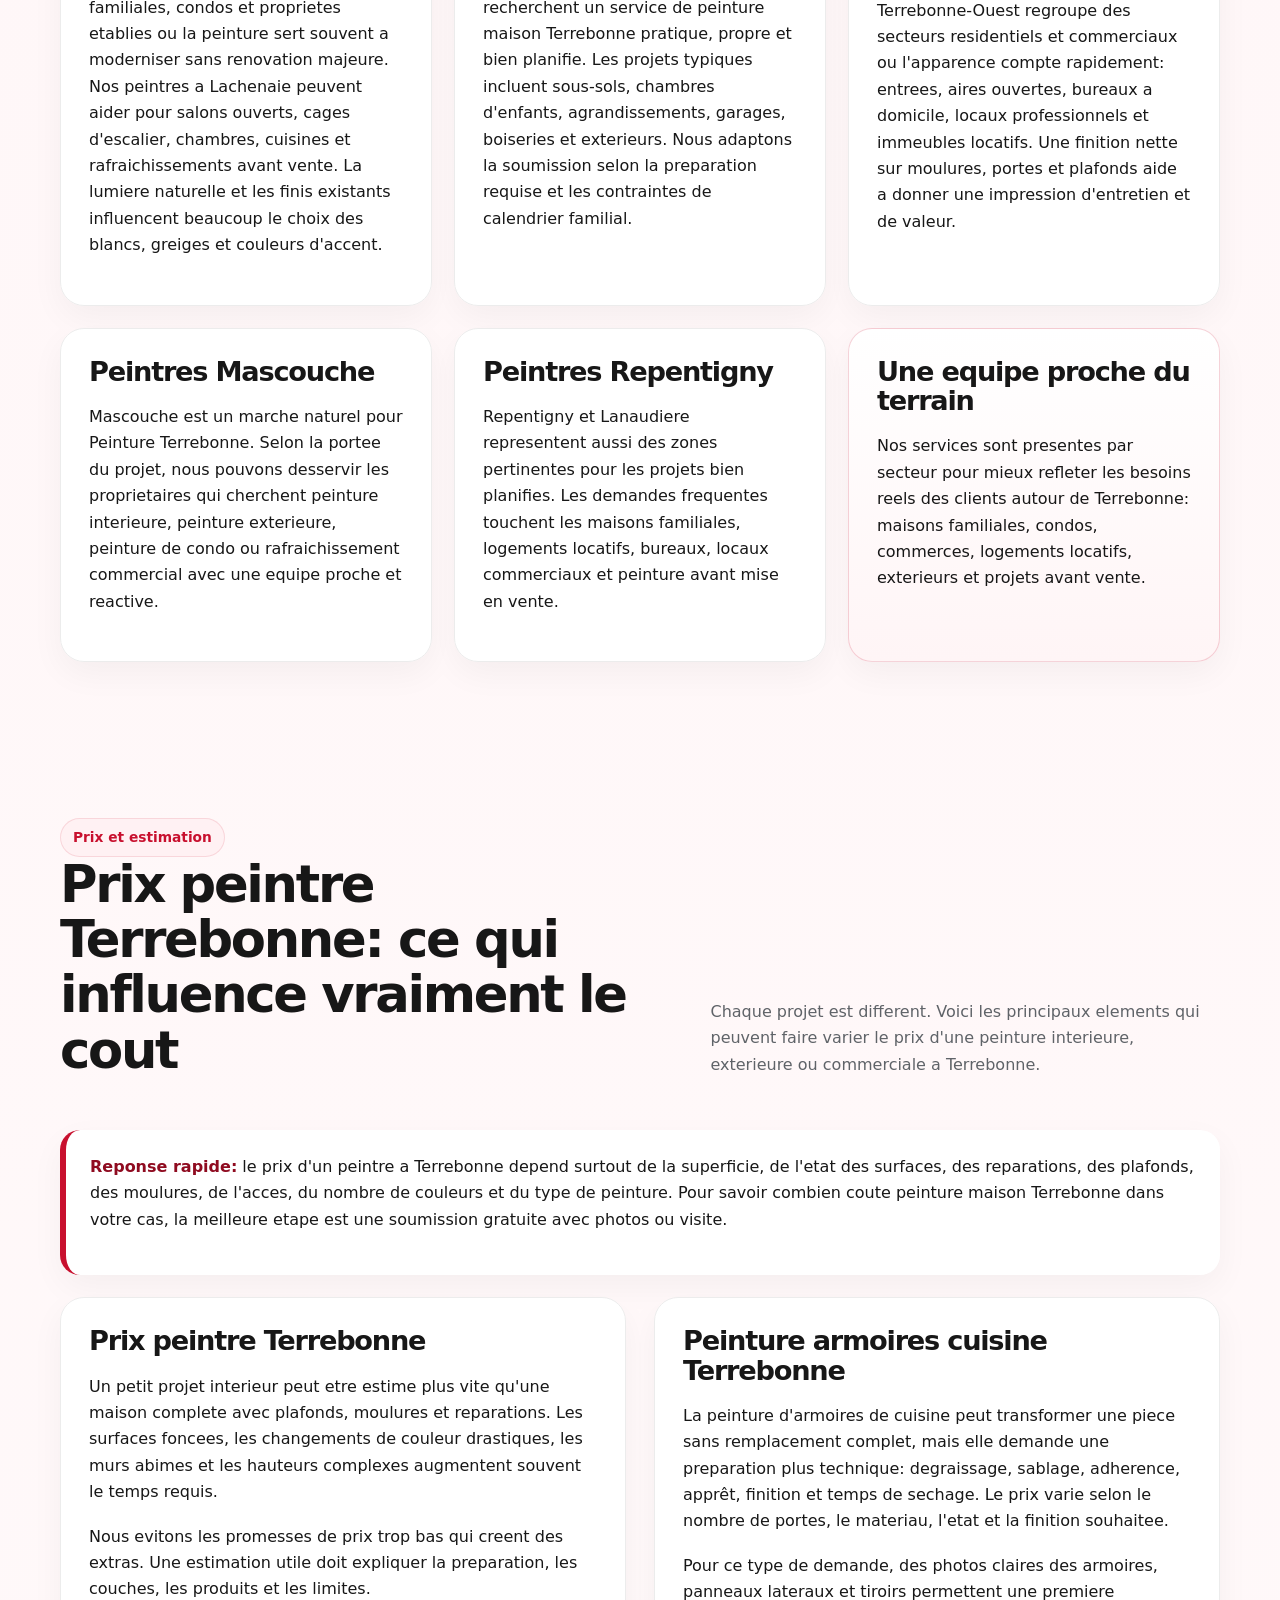
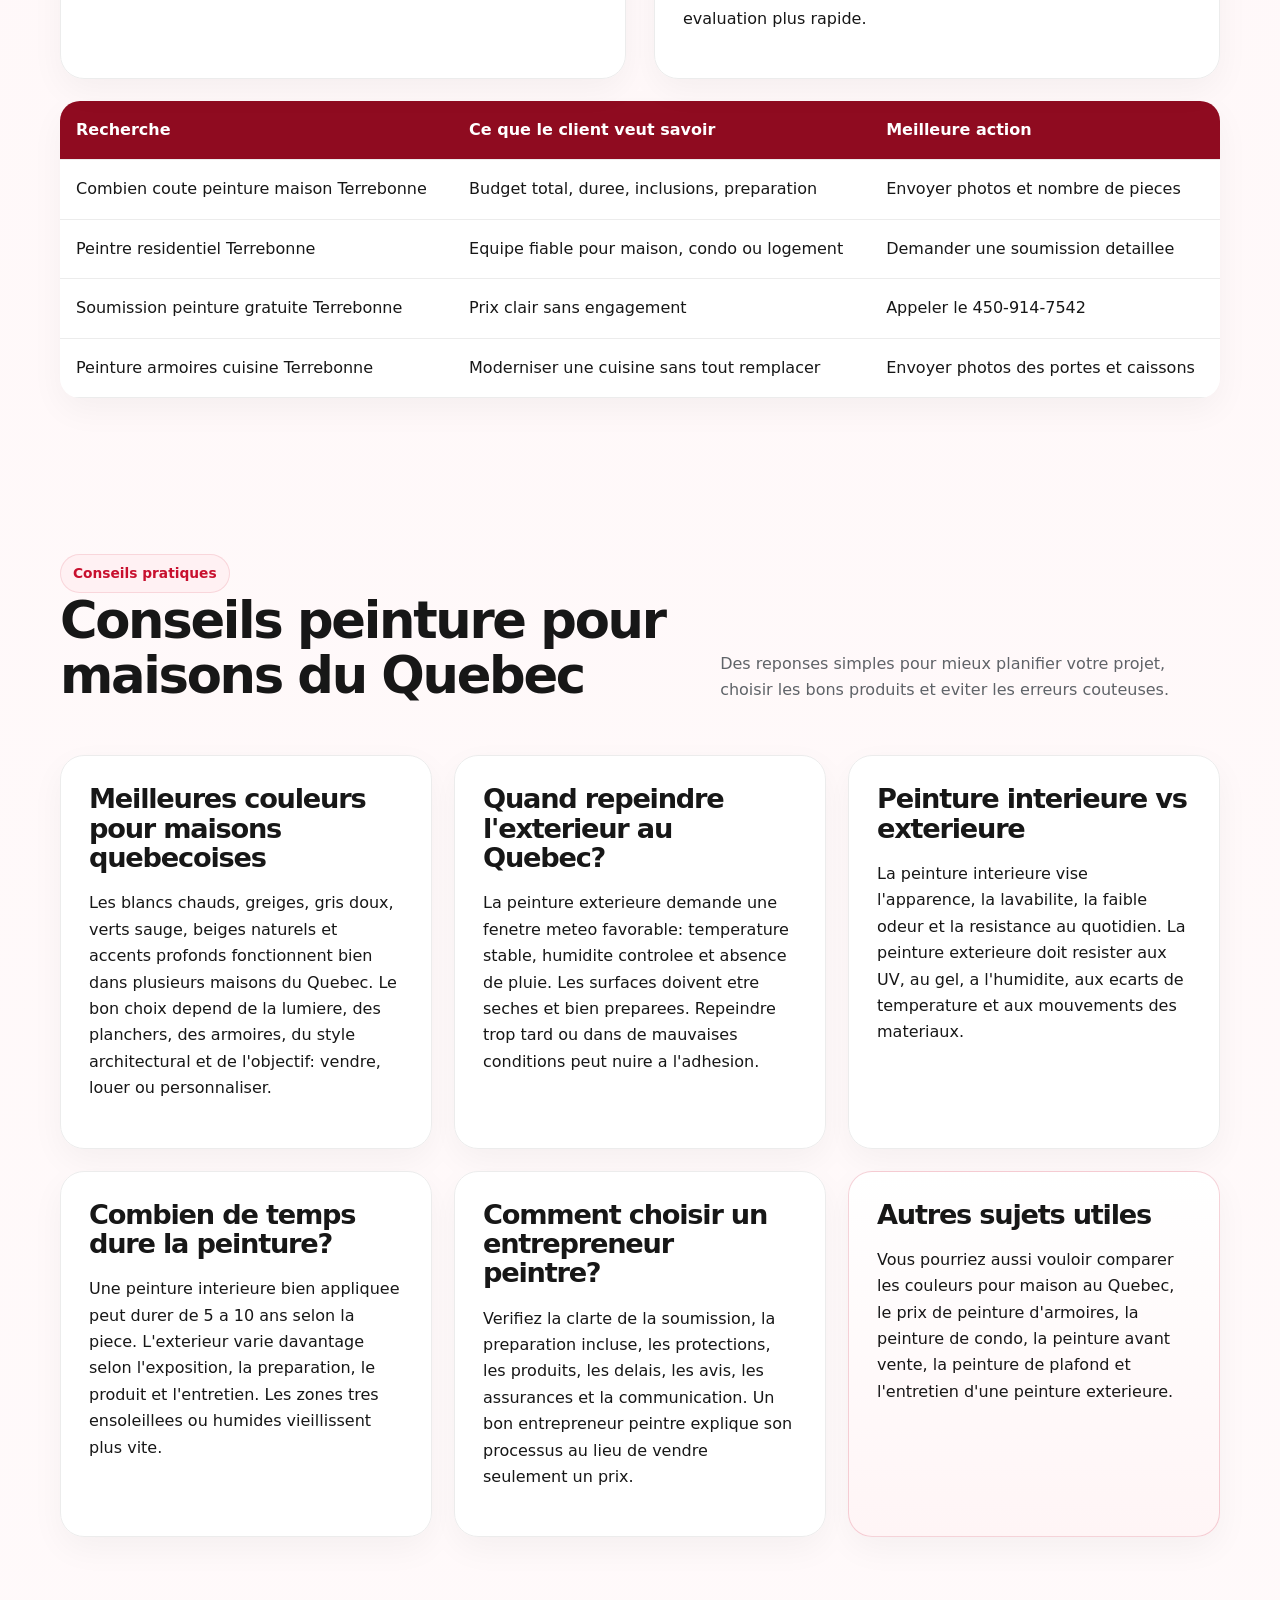
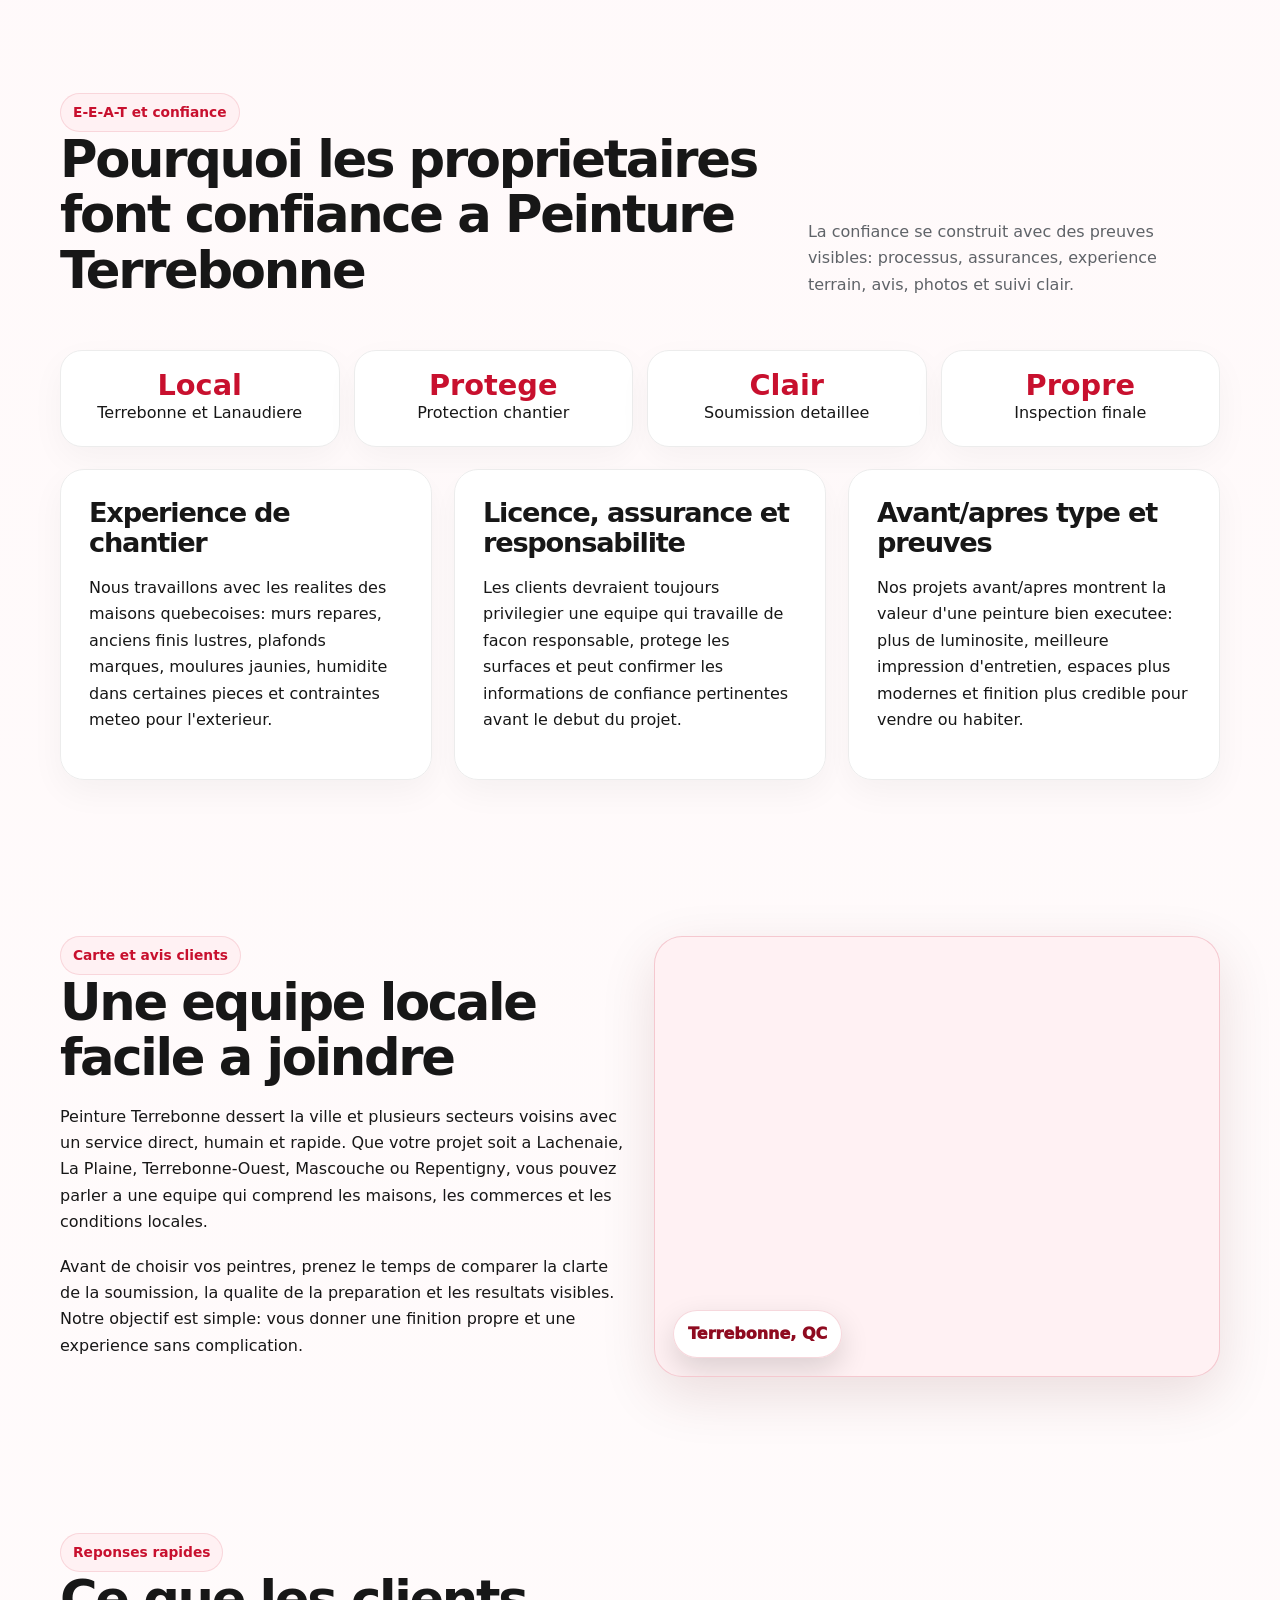
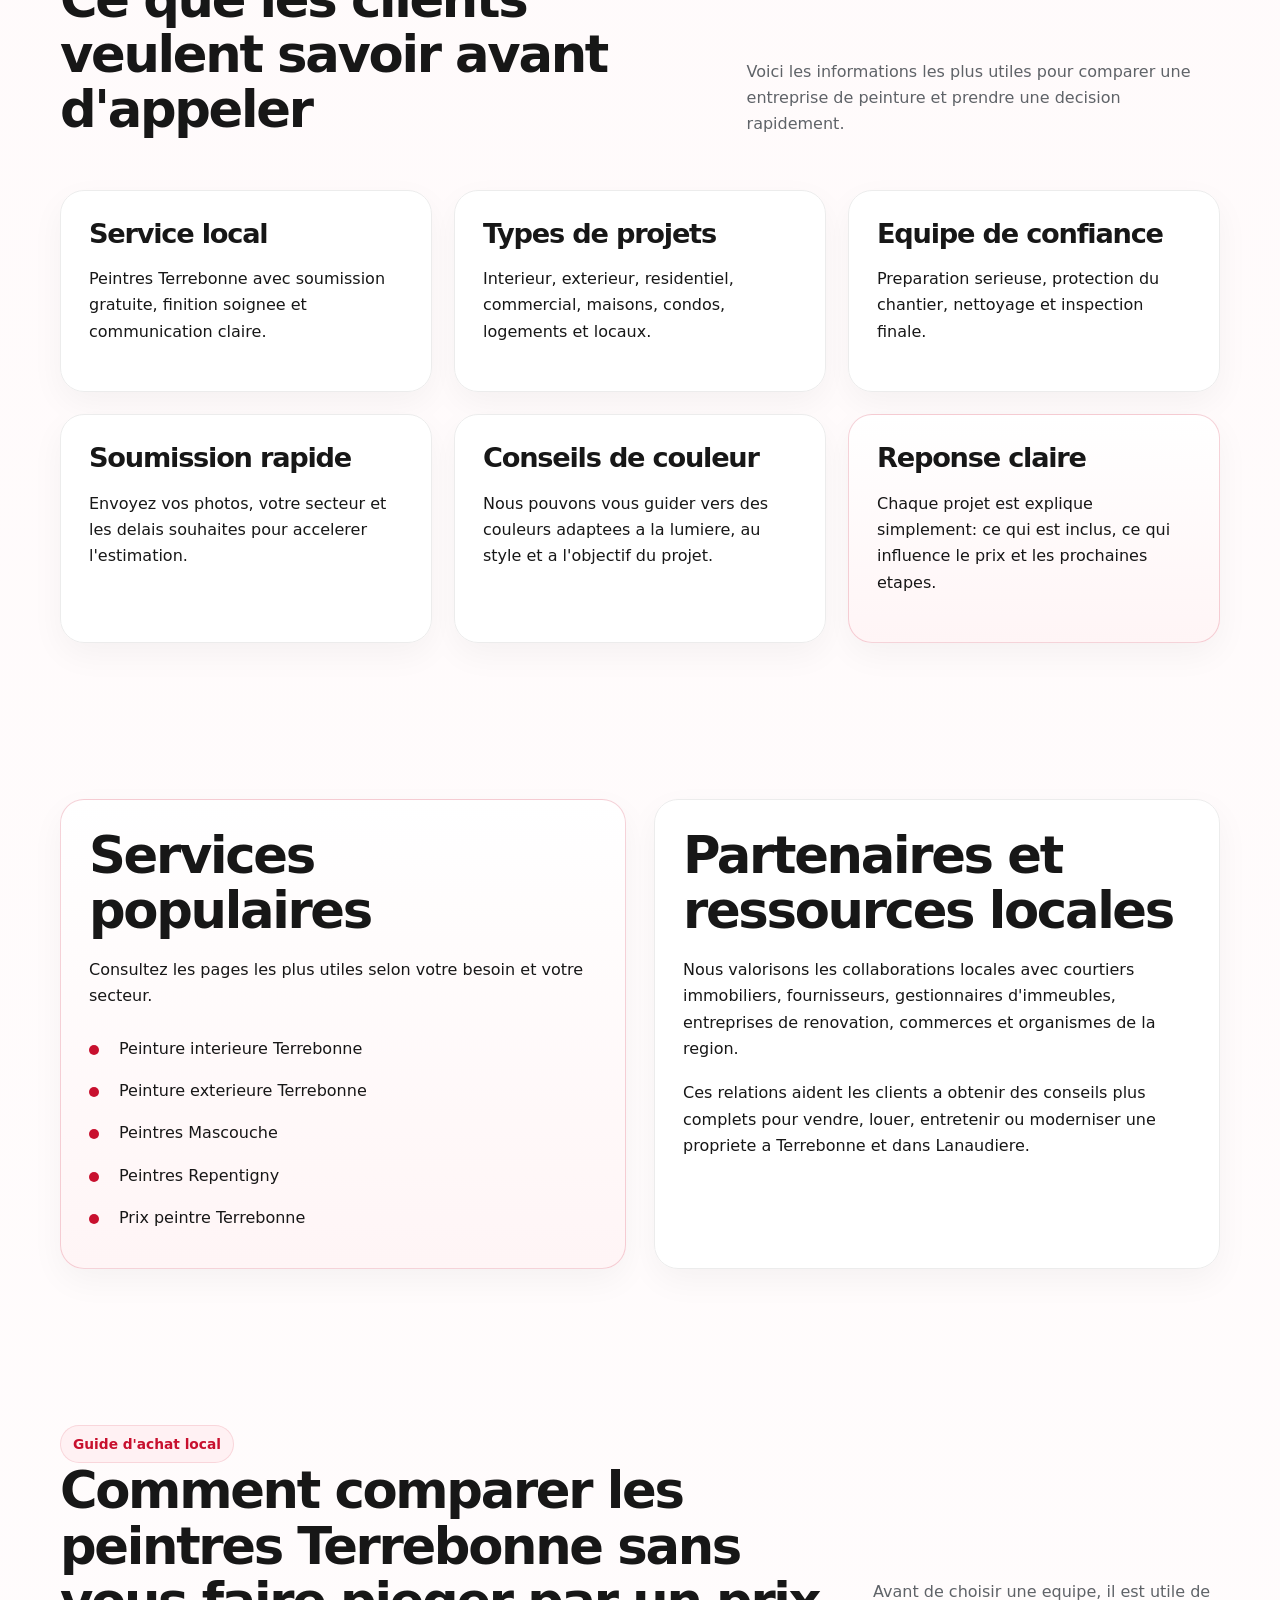
==== commit 20edcf2e: "feat: nueva imagen hero sejour con pared acento verde bosque Genera y reemplaza la foto hero del sal" ====
--- a/index.html
+++ b/index.html
@@ -52,7 +52,7 @@
         </div>
         <div class="hero-card">
           <span class="badge">Avant / Apres</span>
-          <img class="hero-visual" src="public/realisations/terrebonne-salon-before-after.png" alt="Peinture interieure Terrebonne avant apres salon repeint par peintres professionnels" width="1024" height="1024" fetchpriority="high">
+          <img class="hero-visual" src="public/realisations/terrebonne-sejour-before-after.png" alt="Peinture interieure Terrebonne avant apres sejour transforme par peintres professionnels" width="1024" height="1024" fetchpriority="high">
           <div class="paint-strip" aria-hidden="true"></div>
         </div>
       </div>
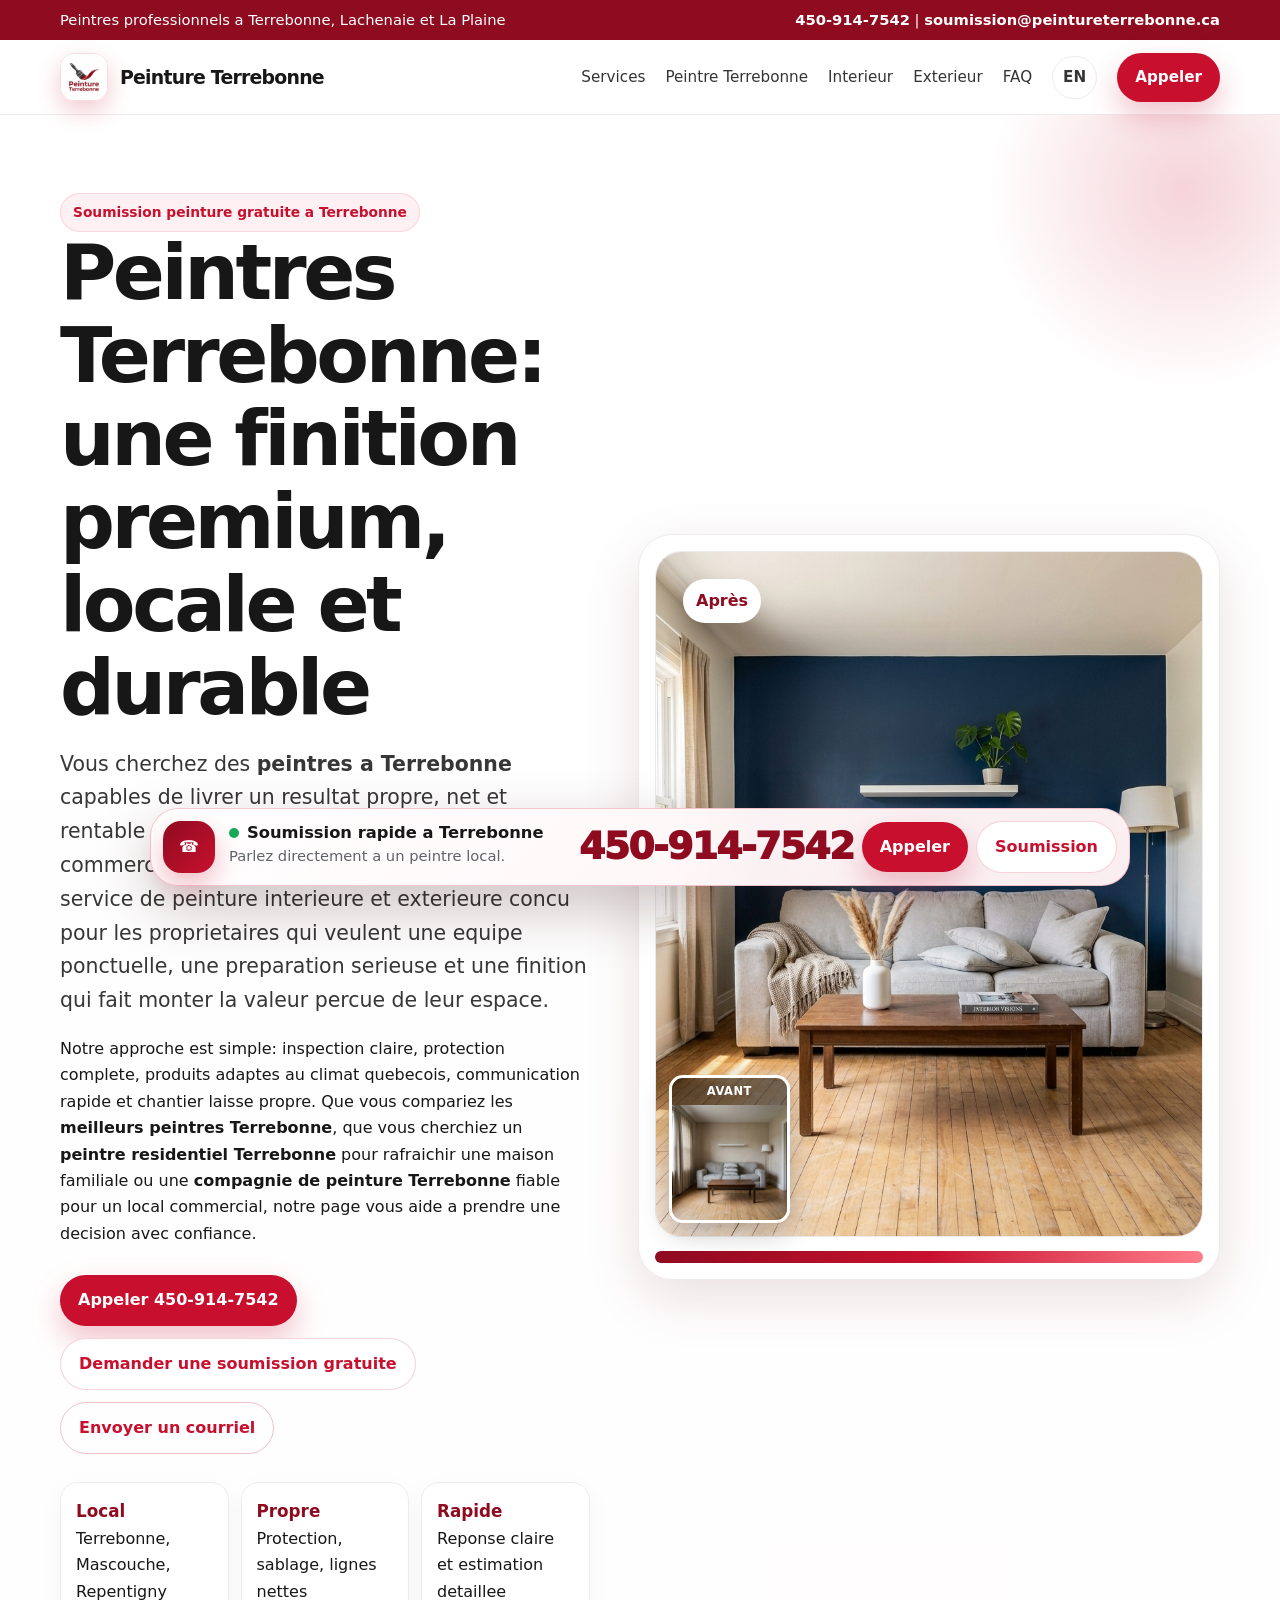
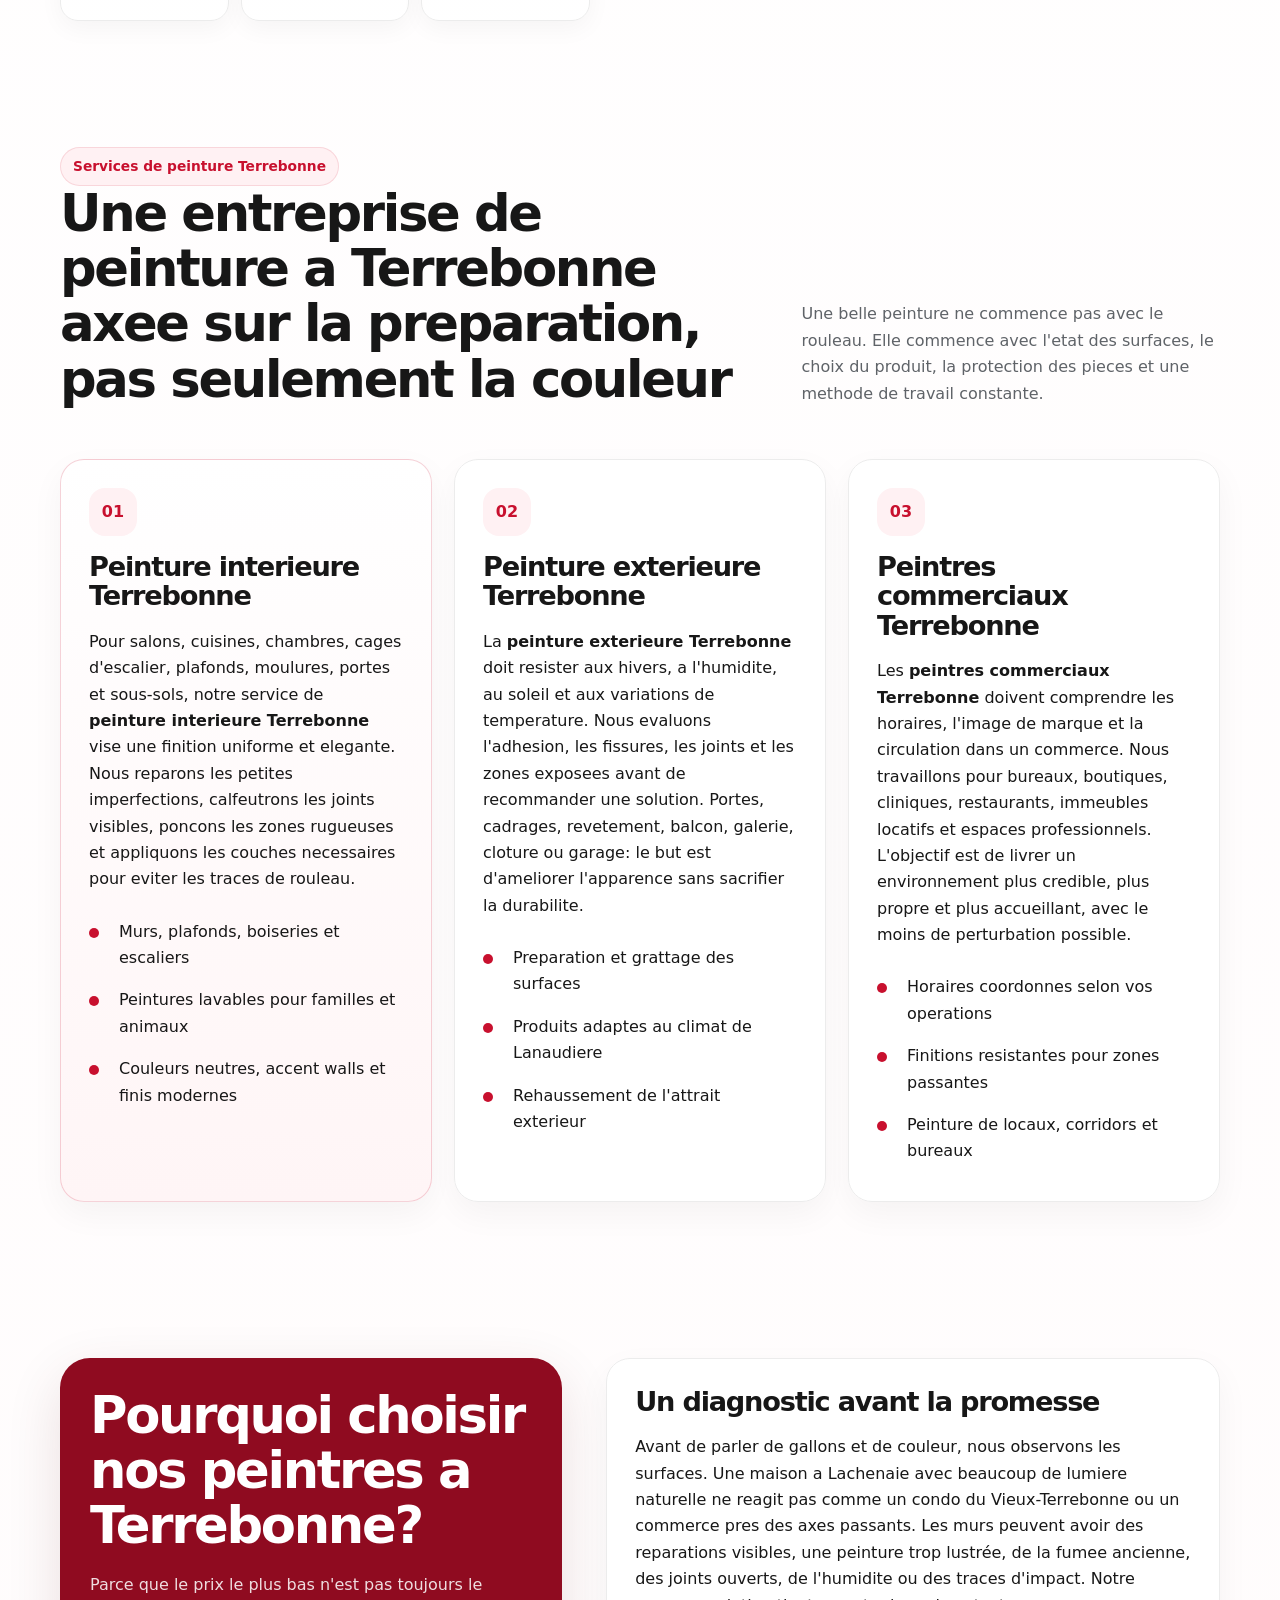
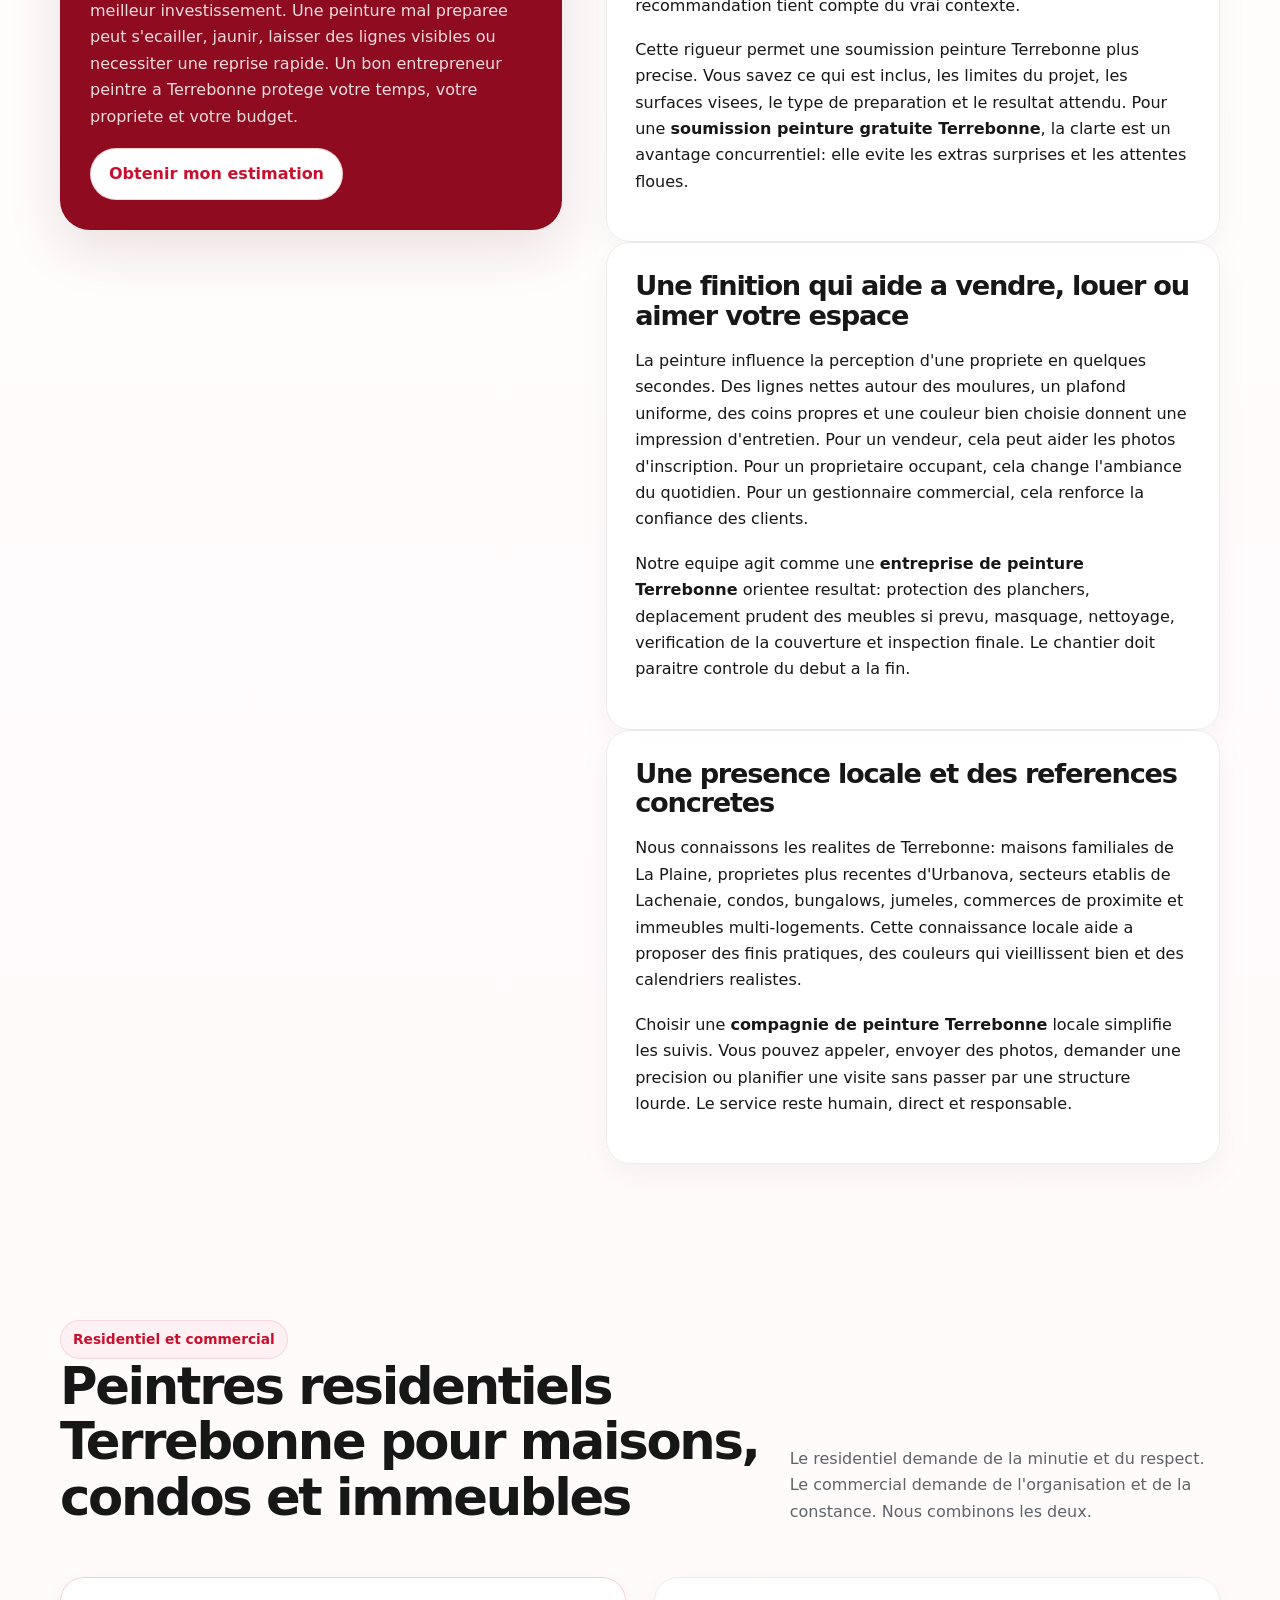
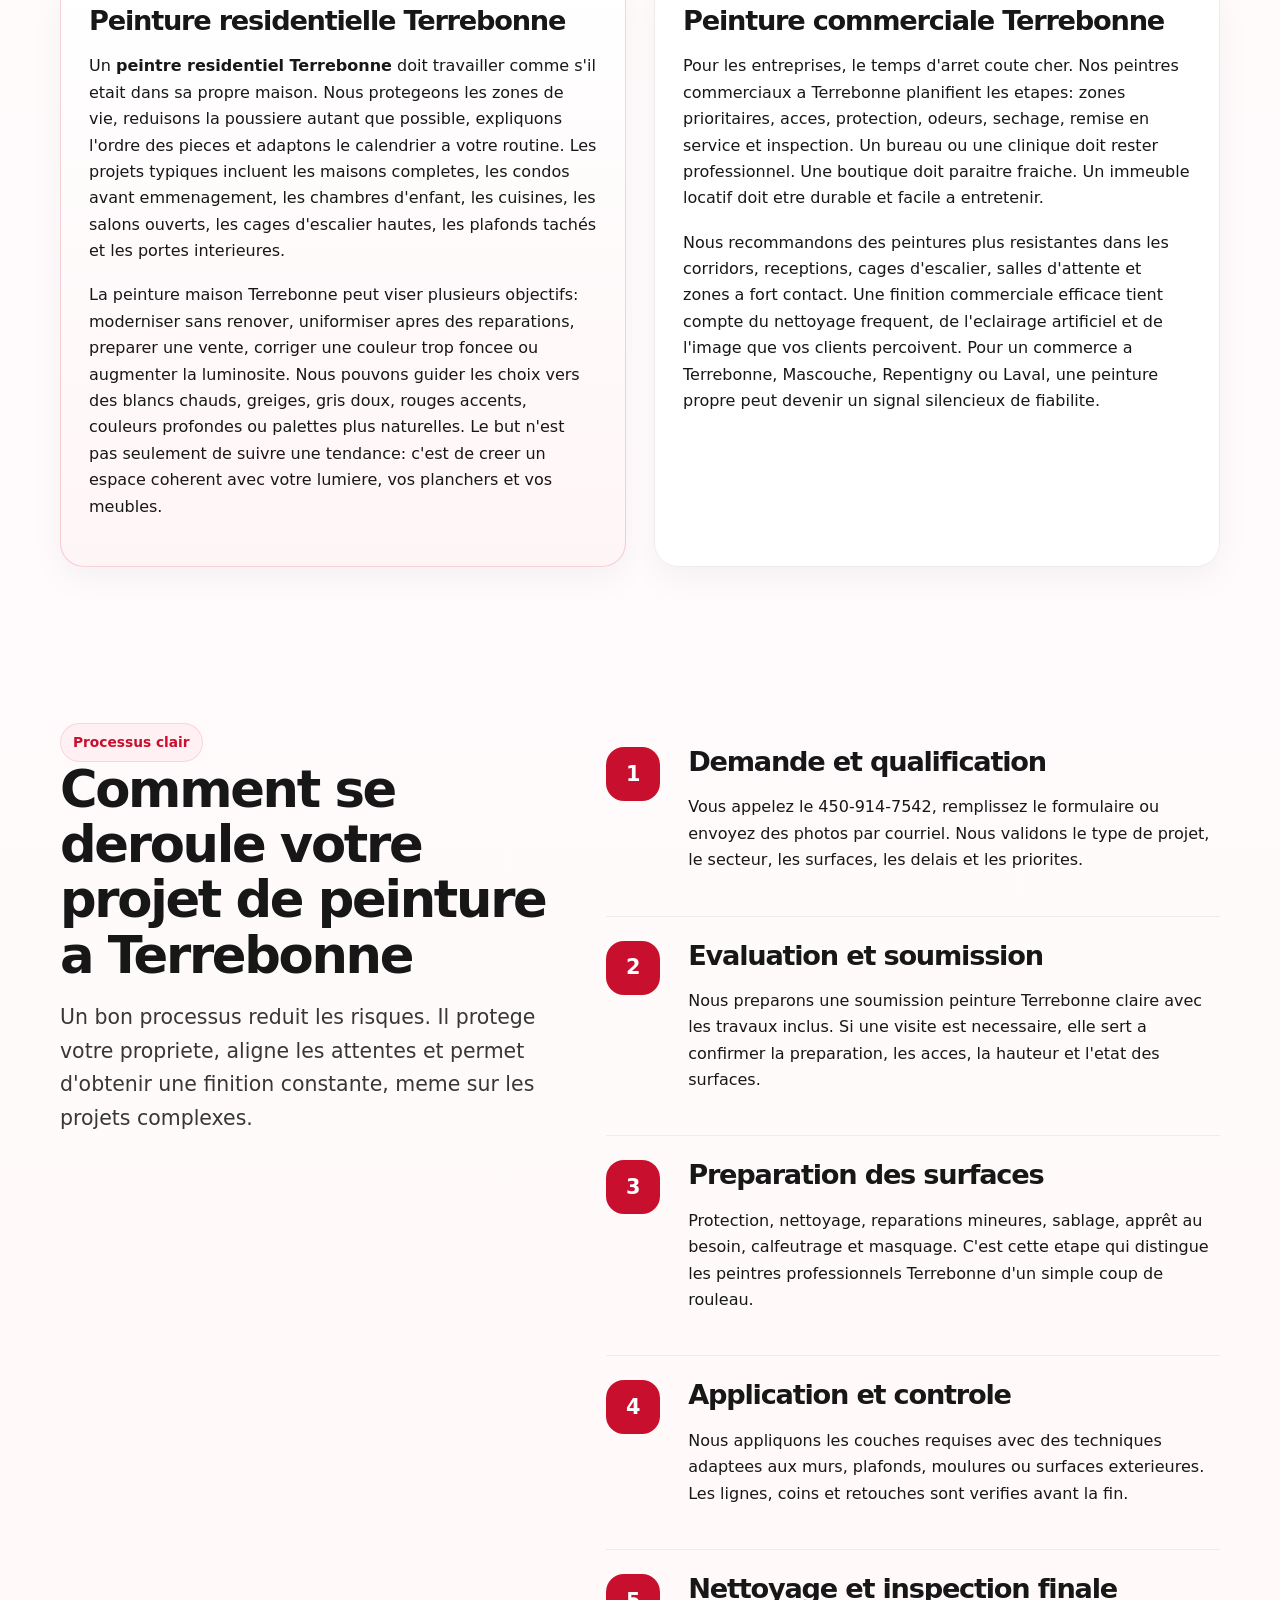
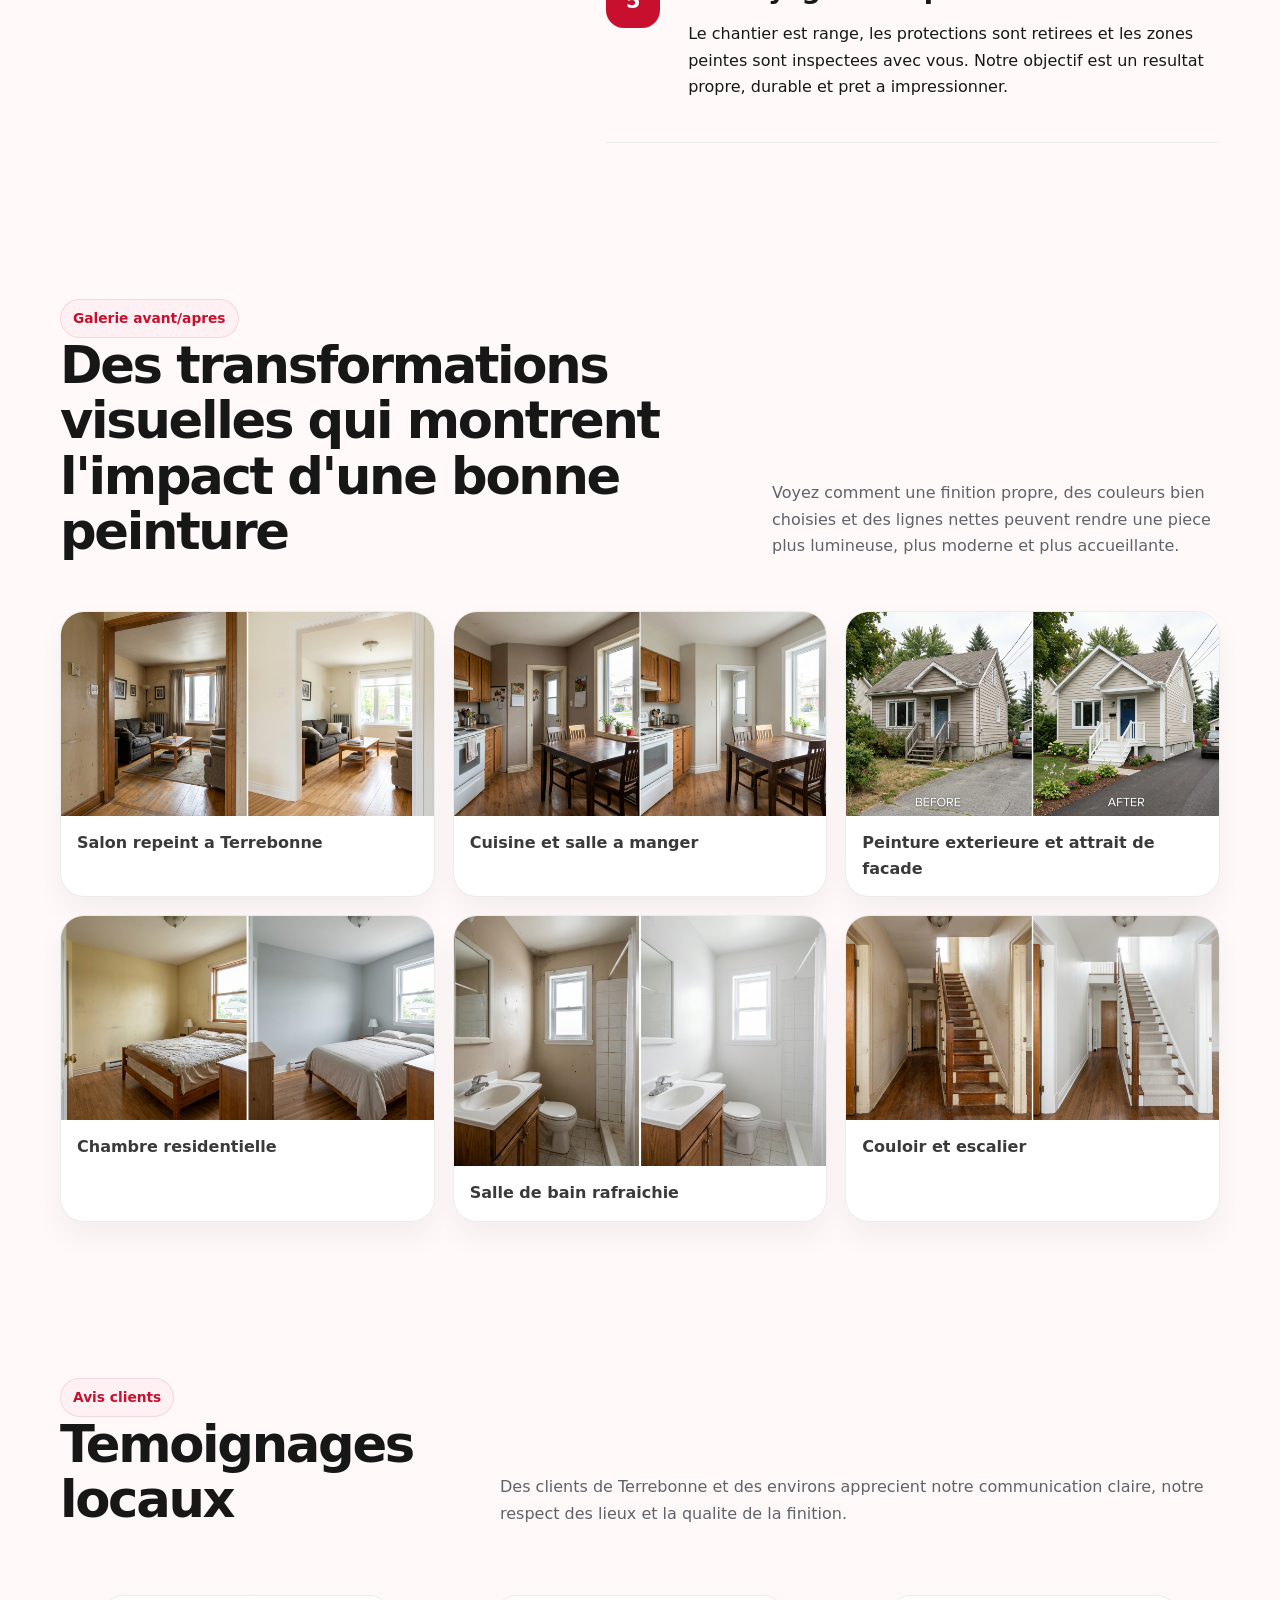
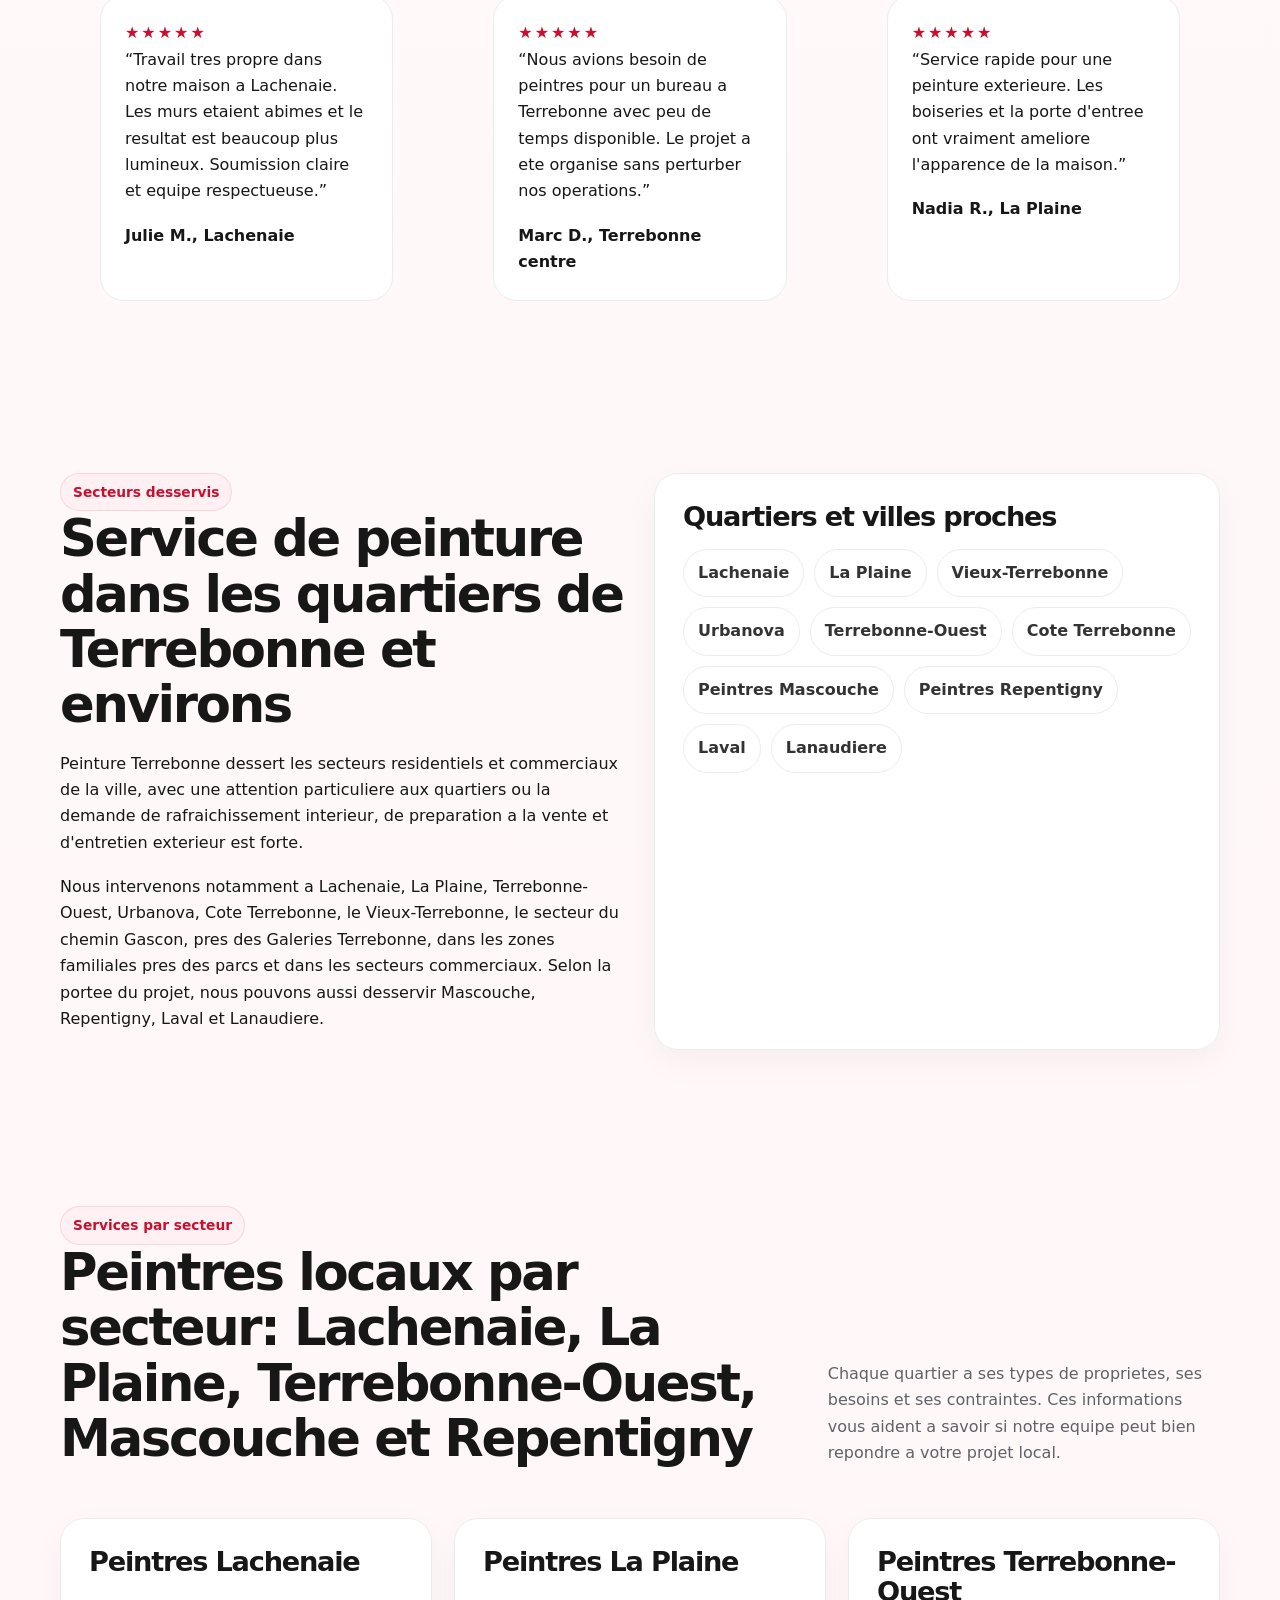
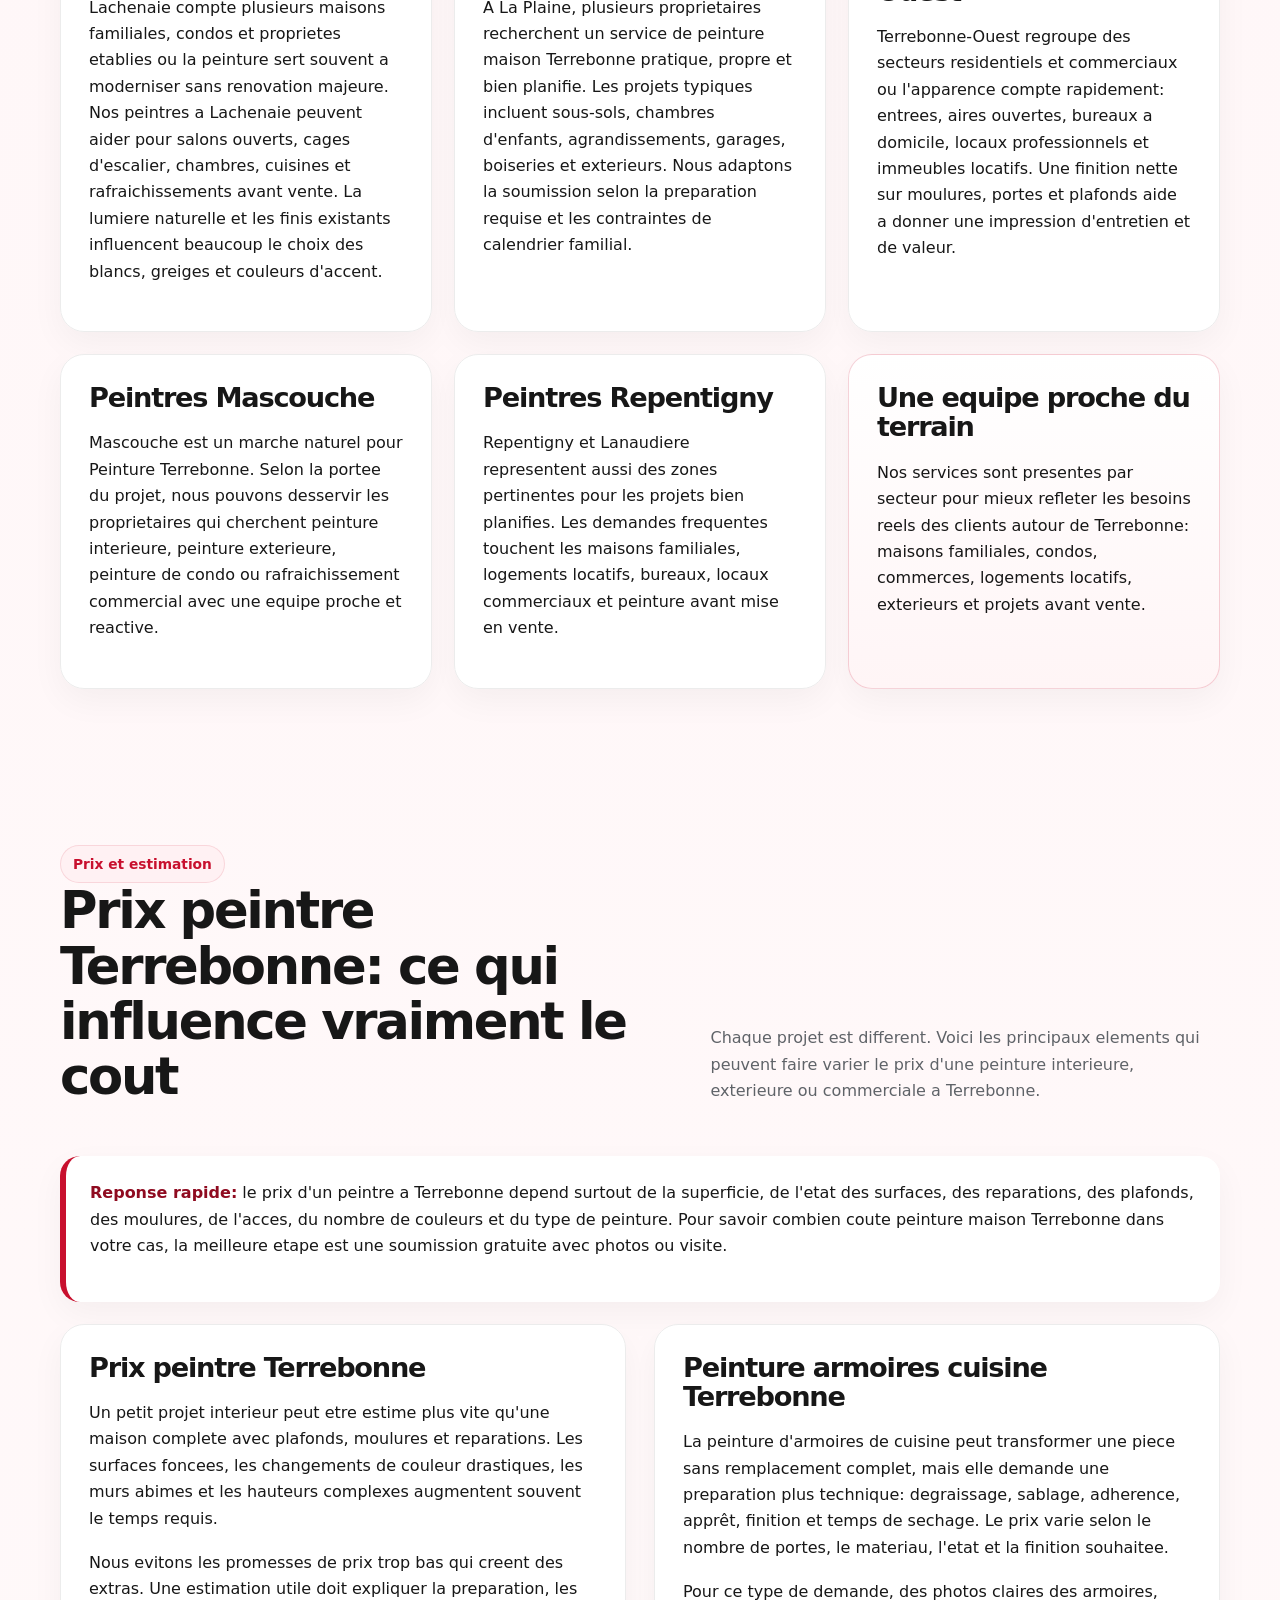
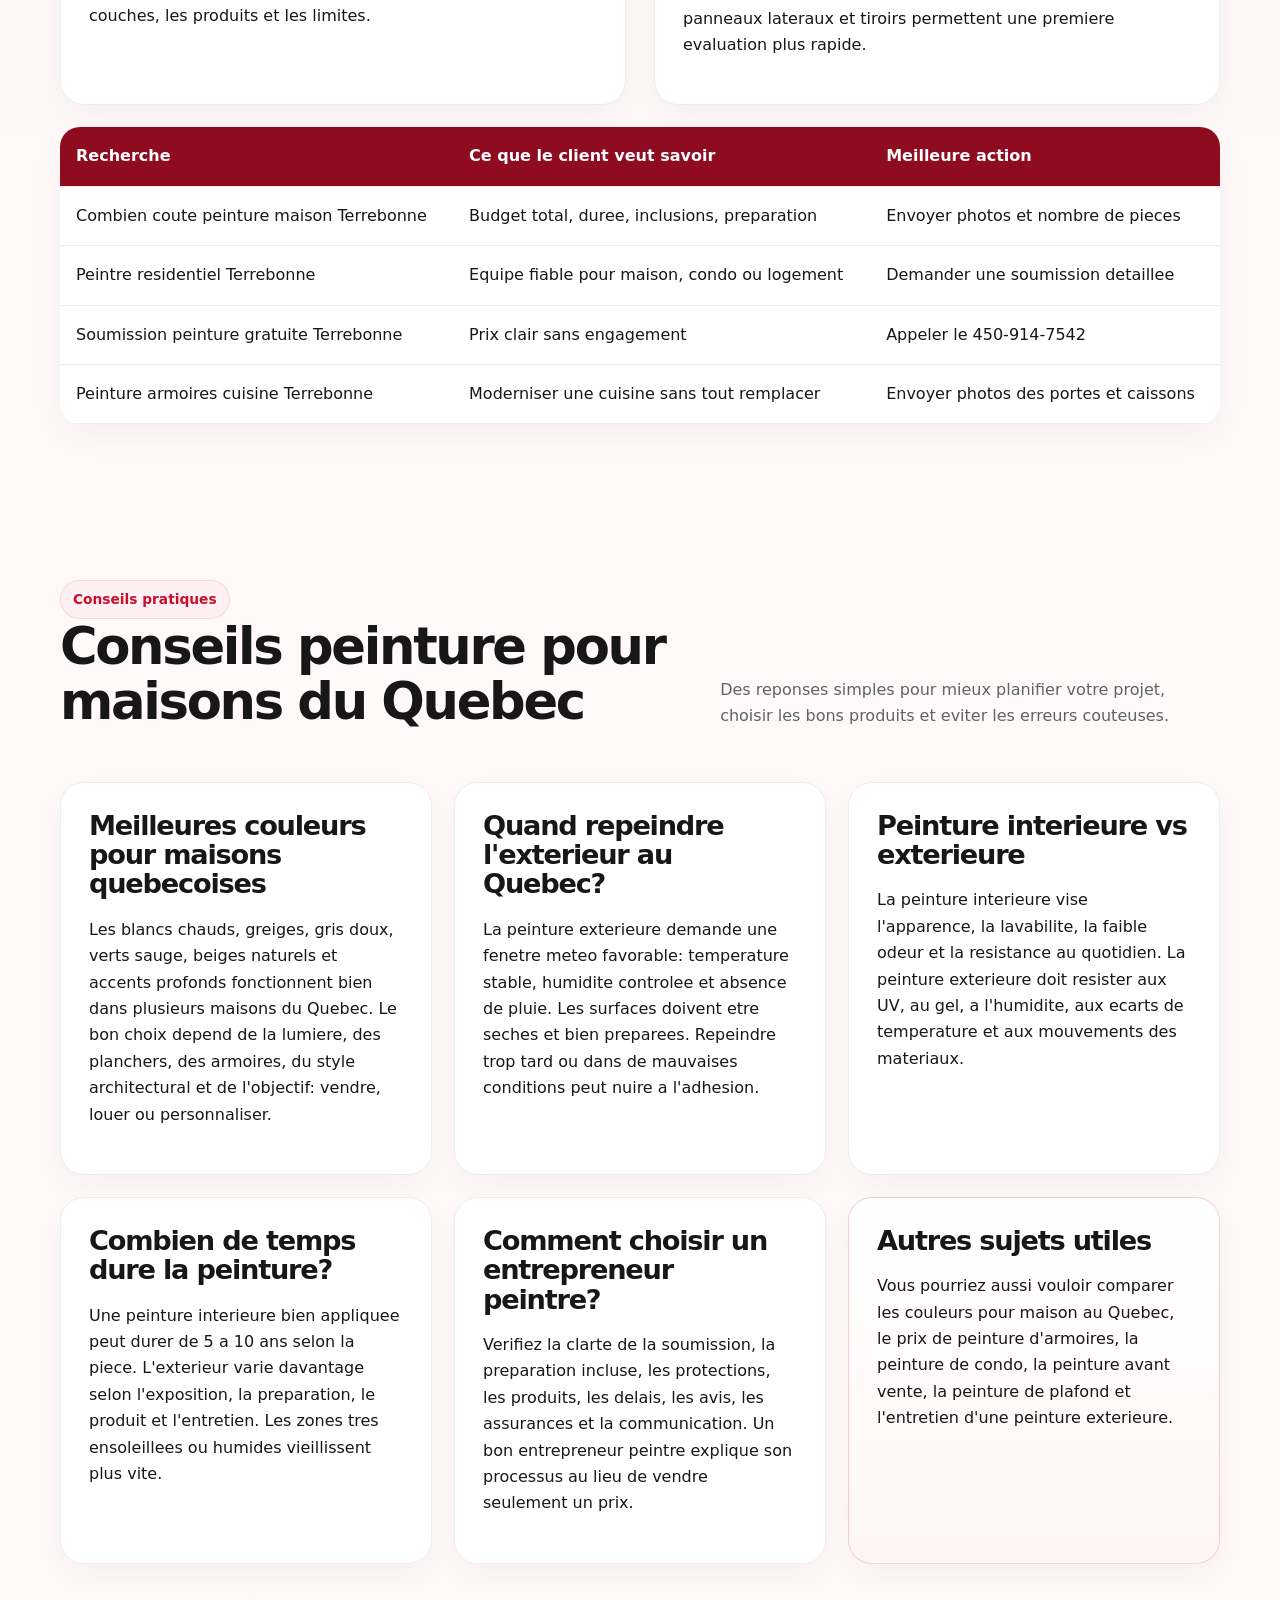
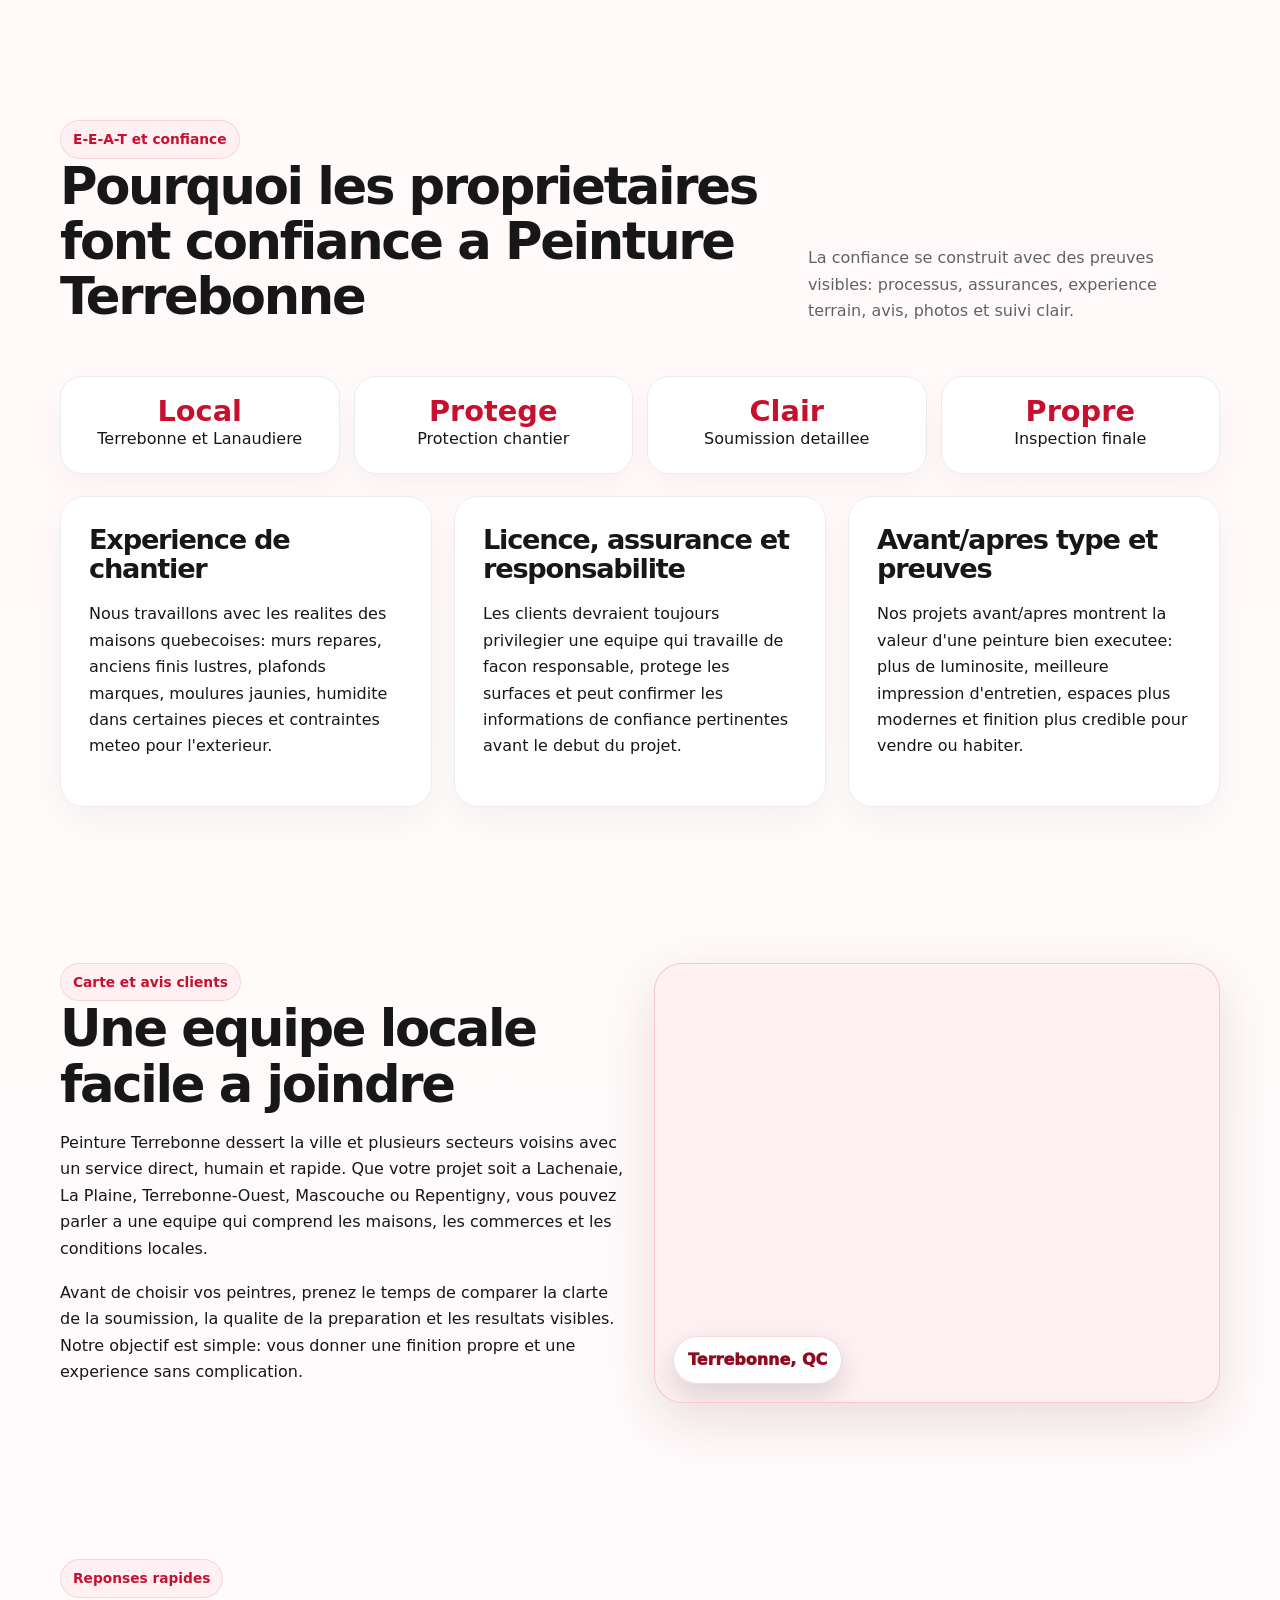
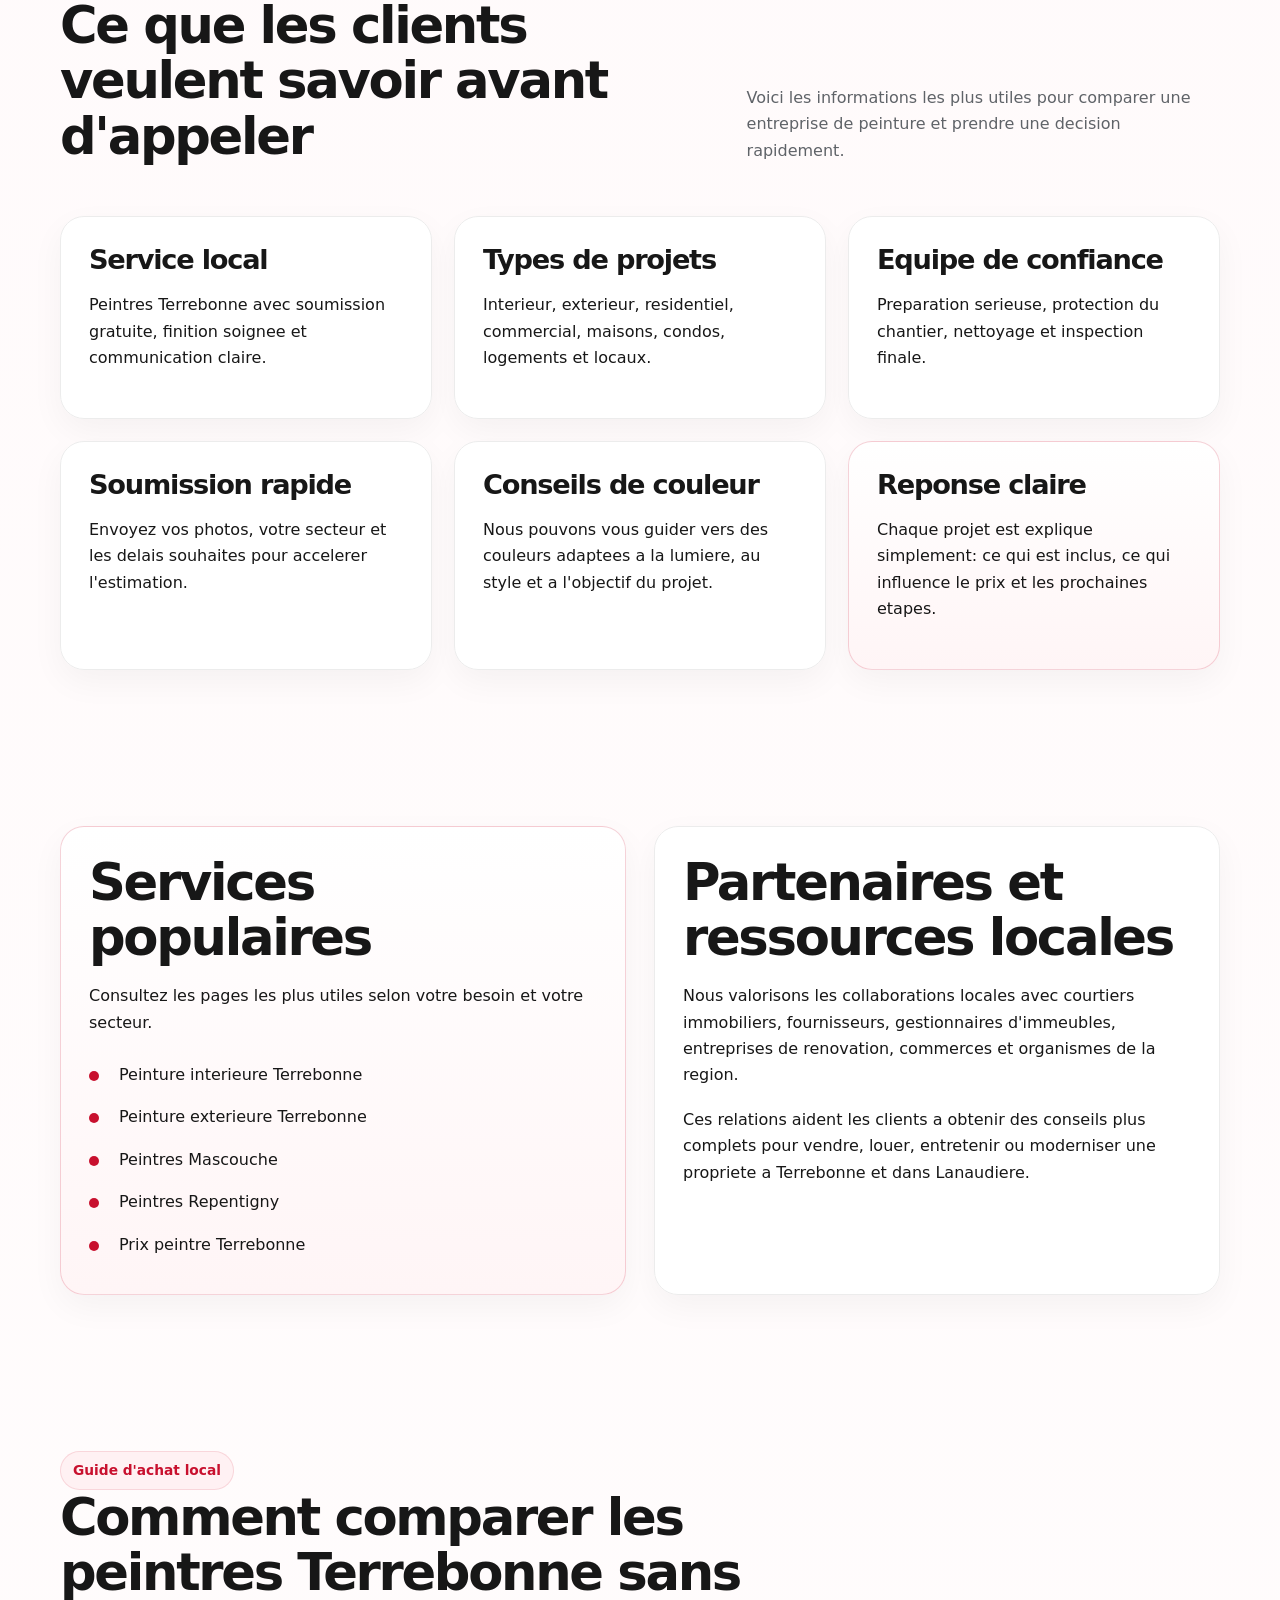
==== commit 3e706433: "feat: hero con APRES grande y miniatura AVANT en esquina - APRES se muestra a pantalla completa (asp" ====
--- a/index.html
+++ b/index.html
@@ -51,8 +51,14 @@
           <div class="trust-row"><div class="trust-card"><strong>Local</strong>Terrebonne, Mascouche, Repentigny</div><div class="trust-card"><strong>Propre</strong>Protection, sablage, lignes nettes</div><div class="trust-card"><strong>Rapide</strong>Reponse claire et estimation detaillee</div></div>
         </div>
         <div class="hero-card">
-          <span class="badge">Avant / Apres</span>
-          <img class="hero-visual" src="public/realisations/terrebonne-sejour-before-after.png" alt="Peinture interieure Terrebonne avant apres sejour transforme par peintres professionnels" width="1024" height="1024" fetchpriority="high">
+          <div class="hero-ba">
+            <span class="badge">Après</span>
+            <img class="hero-visual" src="public/realisations/terrebonne-sejour-apres.png" alt="Sejour repeint par peintres professionnels a Terrebonne, accent bleu marine" width="1024" height="1024" fetchpriority="high">
+            <div class="hero-avant-wrap">
+              <span class="hero-avant-label">Avant</span>
+              <img class="hero-avant-img" src="public/realisations/terrebonne-sejour-avant.png" alt="Avant peinture interieure Terrebonne" width="200" height="200" loading="lazy">
+            </div>
+          </div>
           <div class="paint-strip" aria-hidden="true"></div>
         </div>
       </div>
--- a/assets/styles.css
+++ b/assets/styles.css
@@ -53,7 +53,7 @@
 
 .hero { position: relative; overflow: hidden; padding: 78px 0 48px; }
 .hero:before { content: ""; position: absolute; inset: -140px -120px auto auto; width: 430px; height: 430px; background: radial-gradient(circle, rgba(200,16,46,.18), transparent 65%); pointer-events: none; }
-.hero-grid { display: grid; grid-template-columns: 1.04fr .96fr; gap: 48px; align-items: center; }
+.hero-grid { display: grid; grid-template-columns: 1fr 1.1fr; gap: 48px; align-items: center; }
 .eyebrow { display: inline-flex; gap: 8px; align-items: center; color: var(--red); background: var(--red-soft); border: 1px solid rgba(200,16,46,.12); border-radius: 999px; padding: 7px 12px; font-weight: 900; font-size: .86rem; }
 h1, h2, h3 { line-height: 1.08; letter-spacing: -.045em; margin: 0 0 18px; }
 h1 { font-size: clamp(2.55rem, 6vw, 5.4rem); }
@@ -67,7 +67,11 @@
 .trust-card strong { display: block; color: var(--red-dark); font-size: 1.05rem; }
 .hero-card { background: #fff; border: 1px solid var(--line); border-radius: 34px; padding: 16px; box-shadow: var(--shadow); position: relative; animation: floatIn .8s ease both; }
 .hero-card .badge { position: absolute; left: 28px; top: 28px; z-index: 2; background: #fff; border-radius: 999px; padding: 9px 13px; font-weight: 900; color: var(--red-dark); box-shadow: 0 12px 24px rgba(0,0,0,.12); }
-.hero-visual { border-radius: 26px; overflow: hidden; background: #f4f4f4; border: 1px solid var(--line); }
+.hero-visual { border-radius: 26px; overflow: hidden; background: #f4f4f4; border: 1px solid var(--line); width: 100%; height: auto; display: block; aspect-ratio: 4/5; object-fit: cover; }
+.hero-ba { position: relative; display: block; }
+.hero-avant-wrap { position: absolute; bottom: 14px; left: 14px; border-radius: 14px; overflow: hidden; border: 3px solid #fff; box-shadow: 0 8px 28px rgba(0,0,0,.28); width: 22%; cursor: default; }
+.hero-avant-label { display: block; background: rgba(0,0,0,.52); color: #fff; font-size: .72rem; font-weight: 800; text-align: center; padding: 4px 0; letter-spacing: .04em; text-transform: uppercase; }
+.hero-avant-img { width: 100%; height: auto; display: block; }
 .paint-strip { height: 12px; background: linear-gradient(90deg, var(--red-dark), var(--red), #ff7d8b); border-radius: 999px; margin-top: 14px; }
 
 section { padding: 78px 0; }
--- a/assets/styles.css
+++ b/assets/styles.css
@@ -53,7 +53,7 @@
 
 .hero { position: relative; overflow: hidden; padding: 78px 0 48px; }
 .hero:before { content: ""; position: absolute; inset: -140px -120px auto auto; width: 430px; height: 430px; background: radial-gradient(circle, rgba(200,16,46,.18), transparent 65%); pointer-events: none; }
-.hero-grid { display: grid; grid-template-columns: 1.04fr .96fr; gap: 48px; align-items: center; }
+.hero-grid { display: grid; grid-template-columns: 1fr 1.1fr; gap: 48px; align-items: center; }
 .eyebrow { display: inline-flex; gap: 8px; align-items: center; color: var(--red); background: var(--red-soft); border: 1px solid rgba(200,16,46,.12); border-radius: 999px; padding: 7px 12px; font-weight: 900; font-size: .86rem; }
 h1, h2, h3 { line-height: 1.08; letter-spacing: -.045em; margin: 0 0 18px; }
 h1 { font-size: clamp(2.55rem, 6vw, 5.4rem); }
@@ -67,7 +67,11 @@
 .trust-card strong { display: block; color: var(--red-dark); font-size: 1.05rem; }
 .hero-card { background: #fff; border: 1px solid var(--line); border-radius: 34px; padding: 16px; box-shadow: var(--shadow); position: relative; animation: floatIn .8s ease both; }
 .hero-card .badge { position: absolute; left: 28px; top: 28px; z-index: 2; background: #fff; border-radius: 999px; padding: 9px 13px; font-weight: 900; color: var(--red-dark); box-shadow: 0 12px 24px rgba(0,0,0,.12); }
-.hero-visual { border-radius: 26px; overflow: hidden; background: #f4f4f4; border: 1px solid var(--line); }
+.hero-visual { border-radius: 26px; overflow: hidden; background: #f4f4f4; border: 1px solid var(--line); width: 100%; height: auto; display: block; aspect-ratio: 4/5; object-fit: cover; }
+.hero-ba { position: relative; display: block; }
+.hero-avant-wrap { position: absolute; bottom: 14px; left: 14px; border-radius: 14px; overflow: hidden; border: 3px solid #fff; box-shadow: 0 8px 28px rgba(0,0,0,.28); width: 22%; cursor: default; }
+.hero-avant-label { display: block; background: rgba(0,0,0,.52); color: #fff; font-size: .72rem; font-weight: 800; text-align: center; padding: 4px 0; letter-spacing: .04em; text-transform: uppercase; }
+.hero-avant-img { width: 100%; height: auto; display: block; }
 .paint-strip { height: 12px; background: linear-gradient(90deg, var(--red-dark), var(--red), #ff7d8b); border-radius: 999px; margin-top: 14px; }
 
 section { padding: 78px 0; }
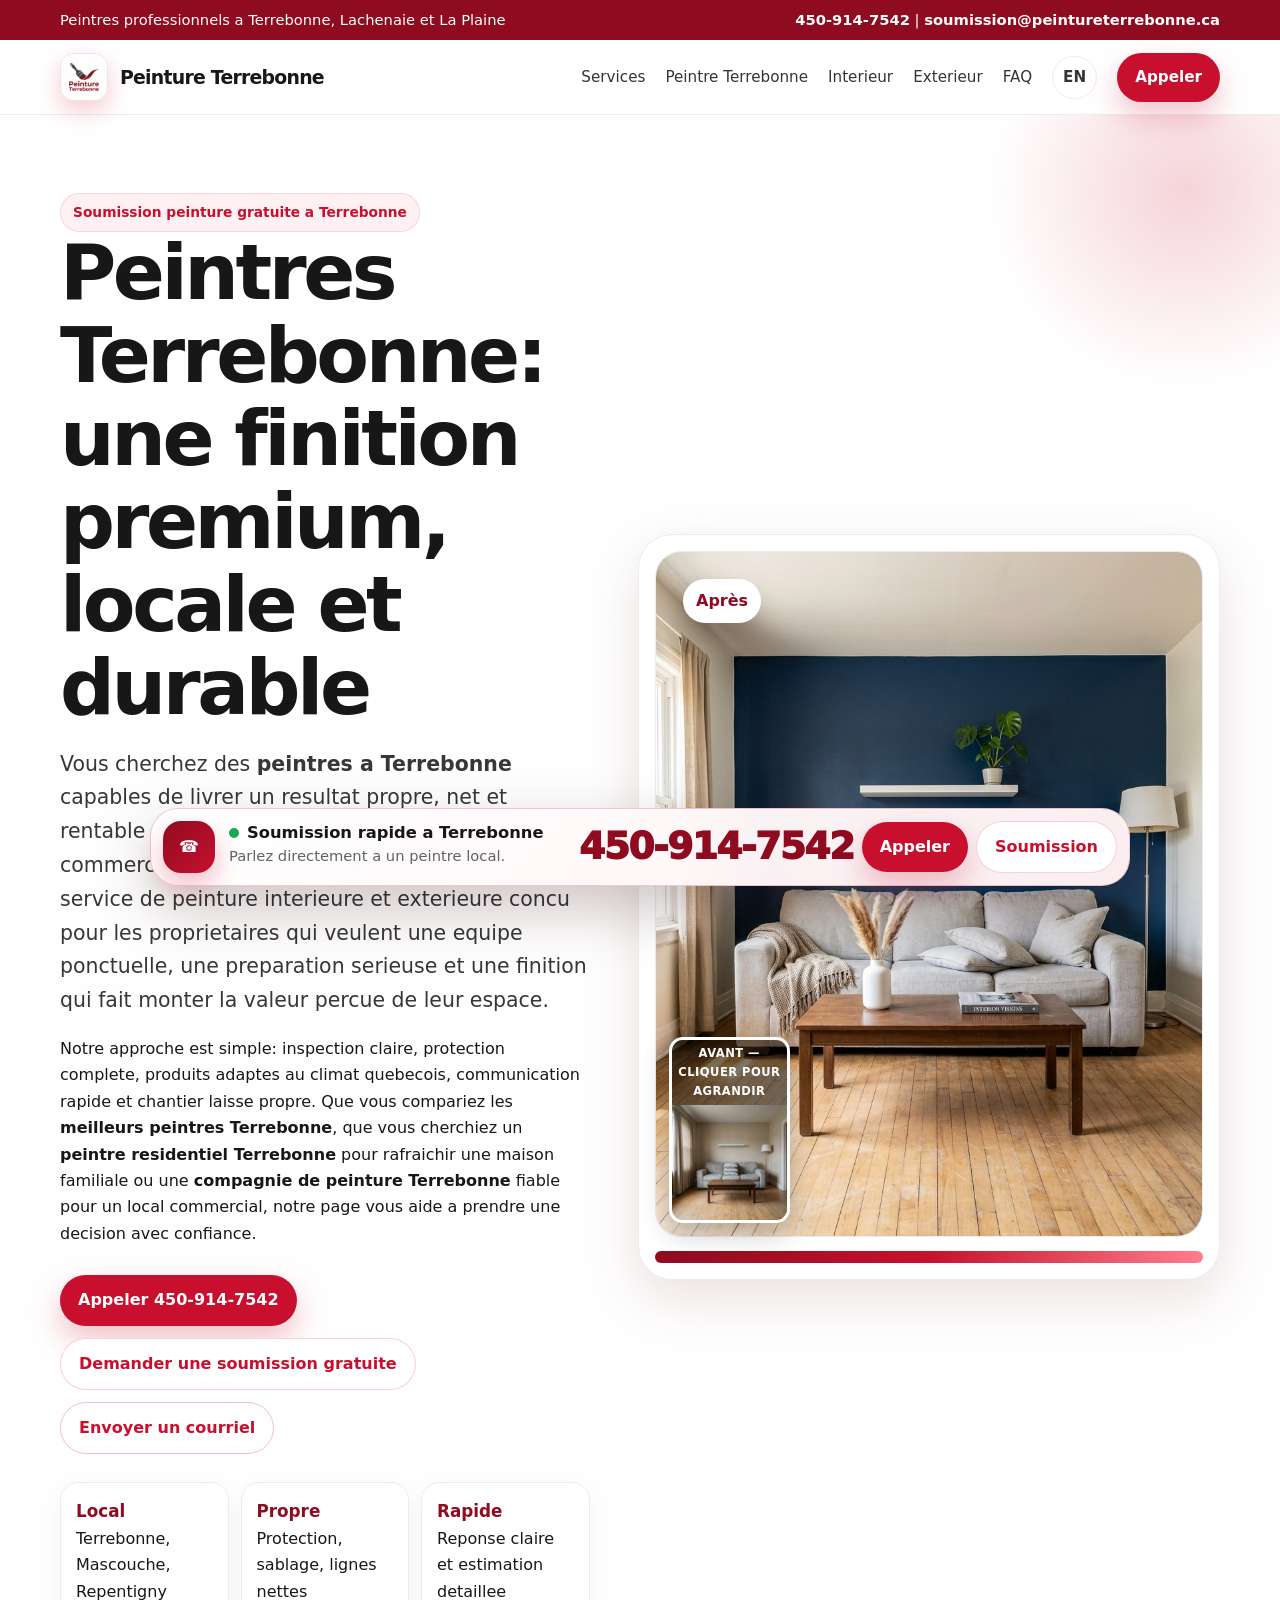
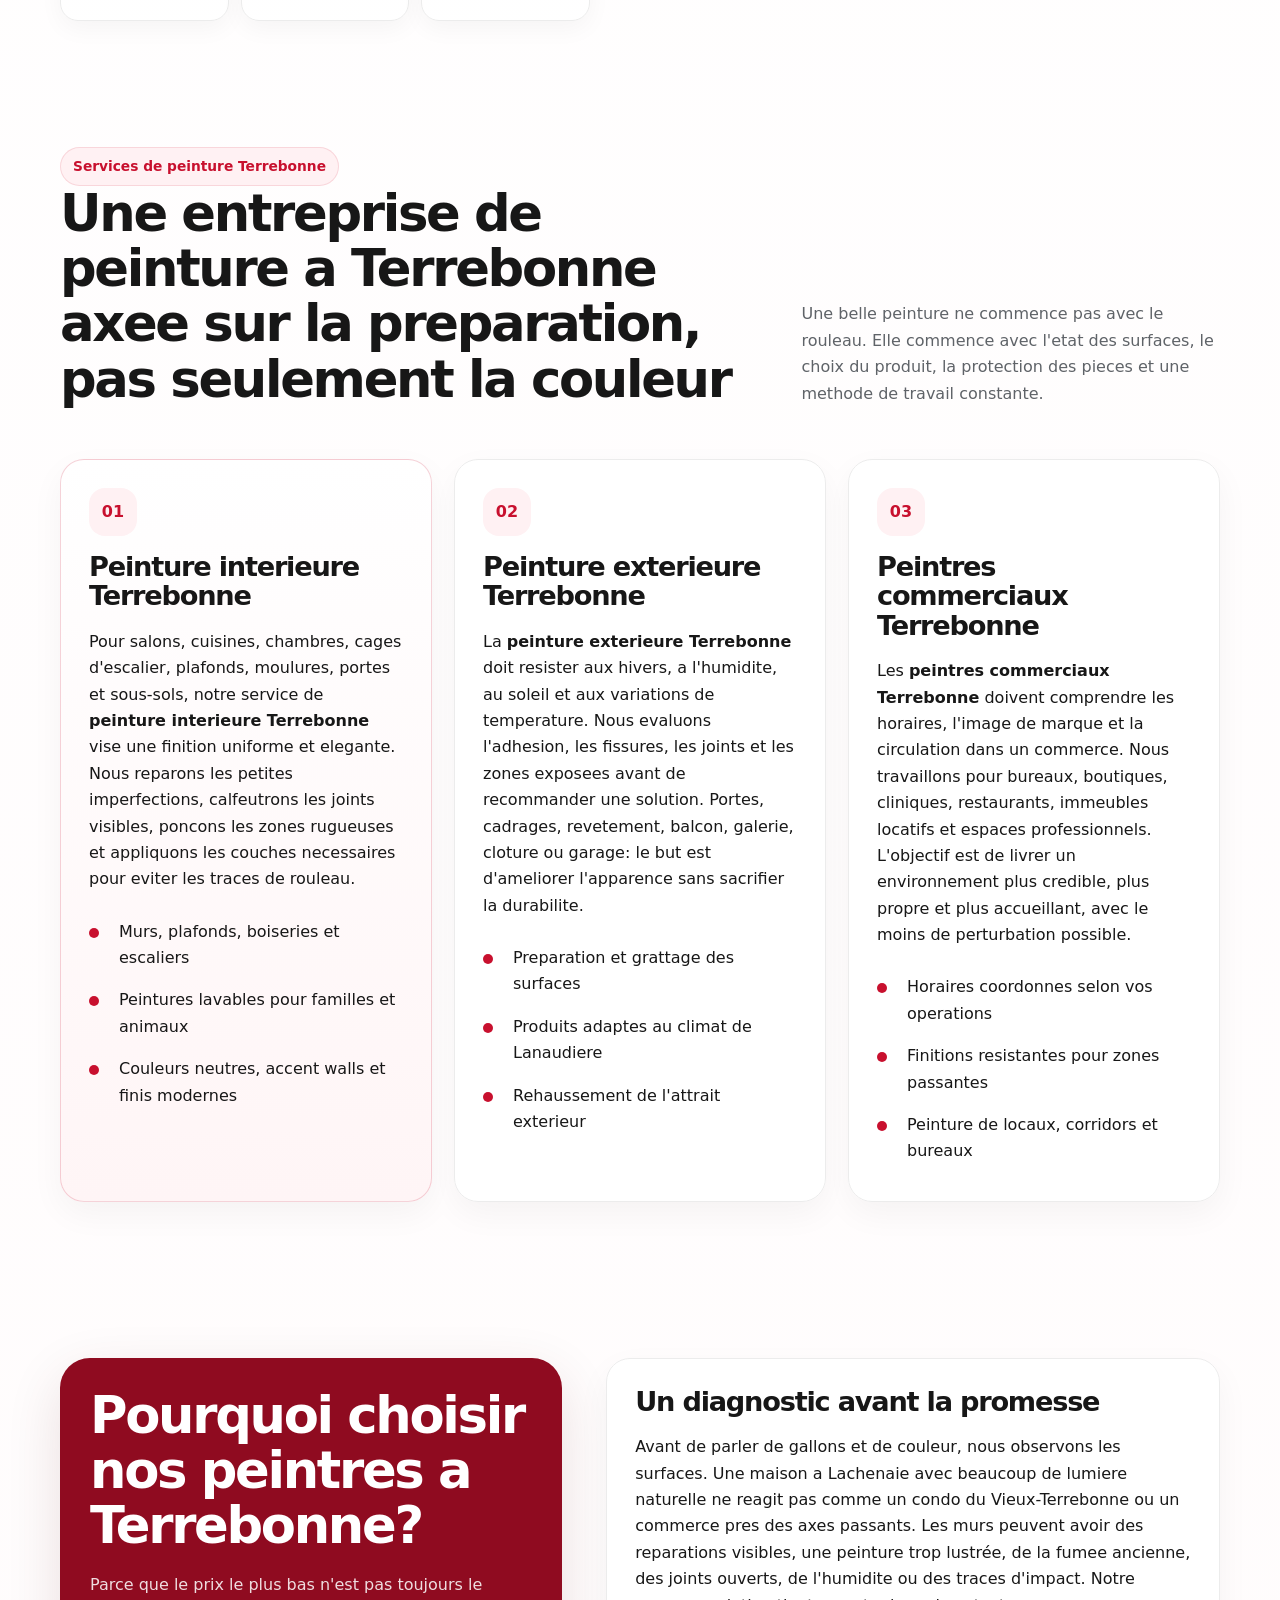
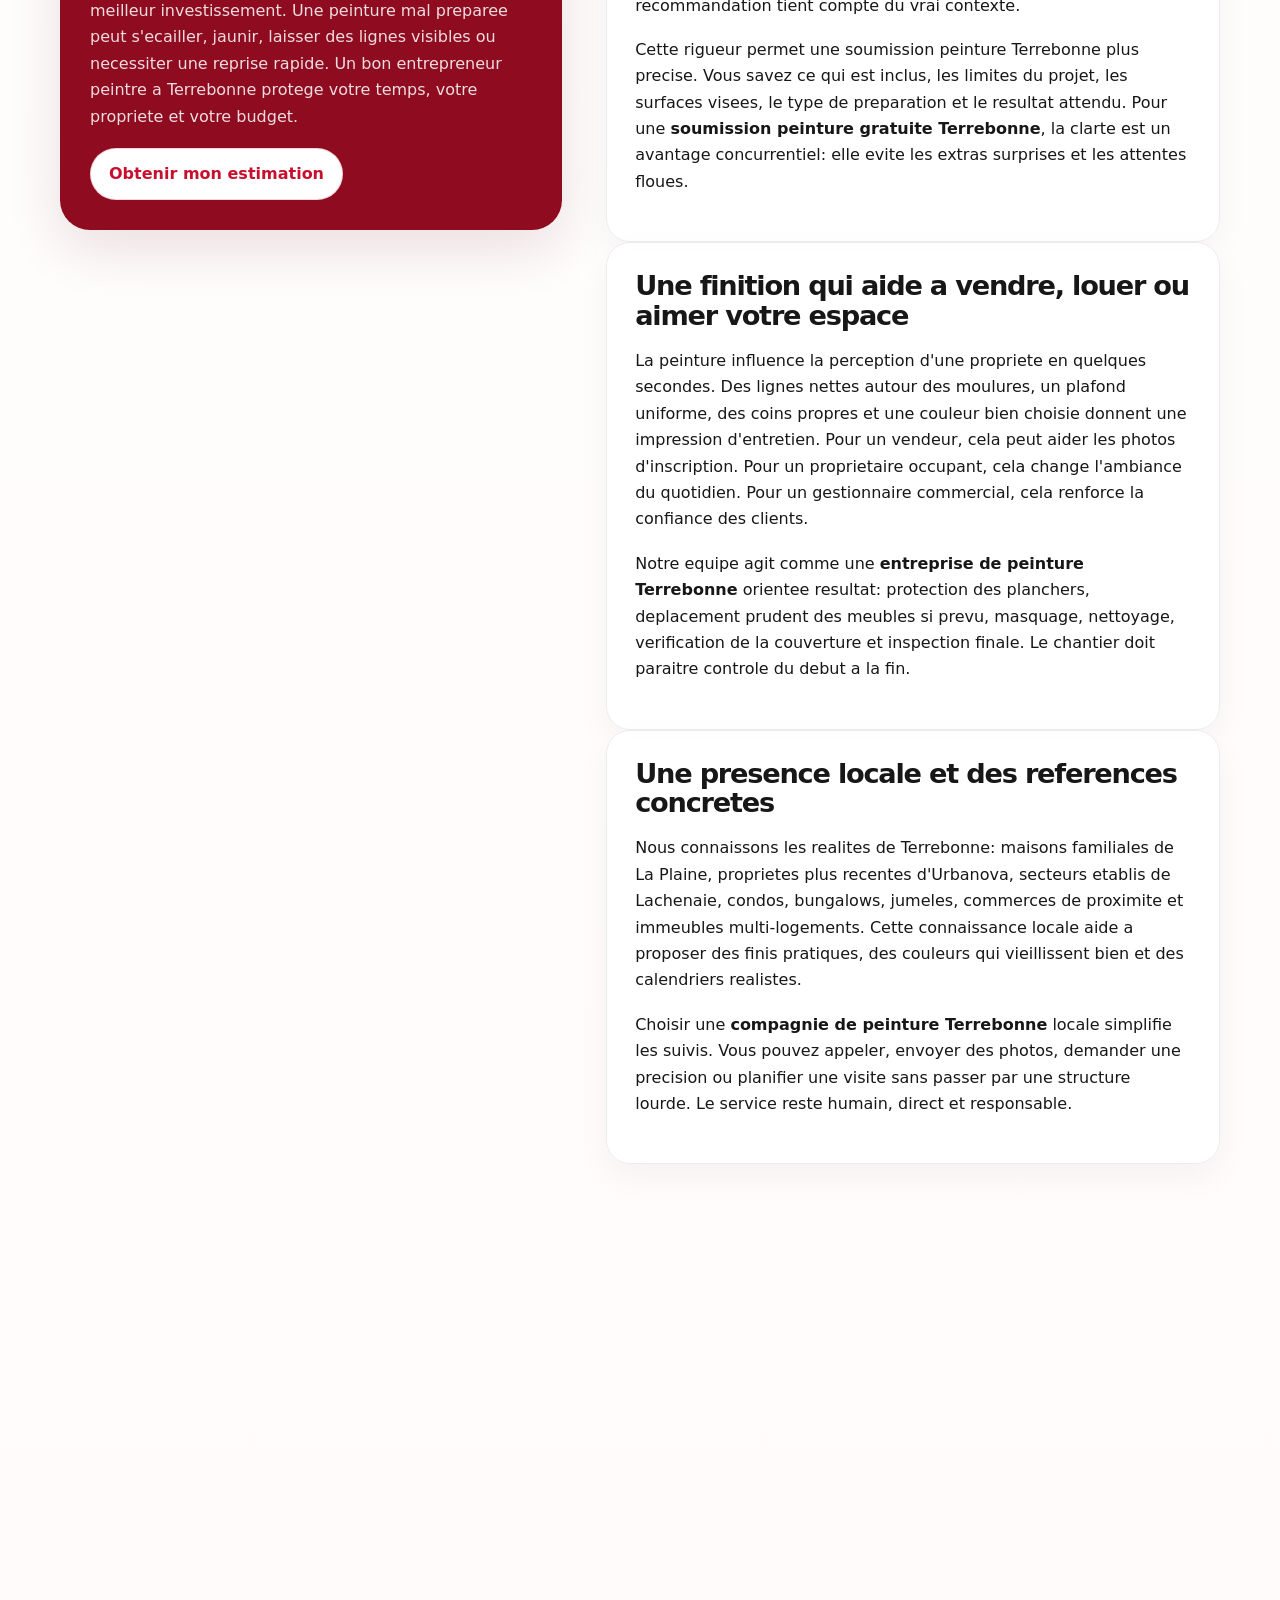
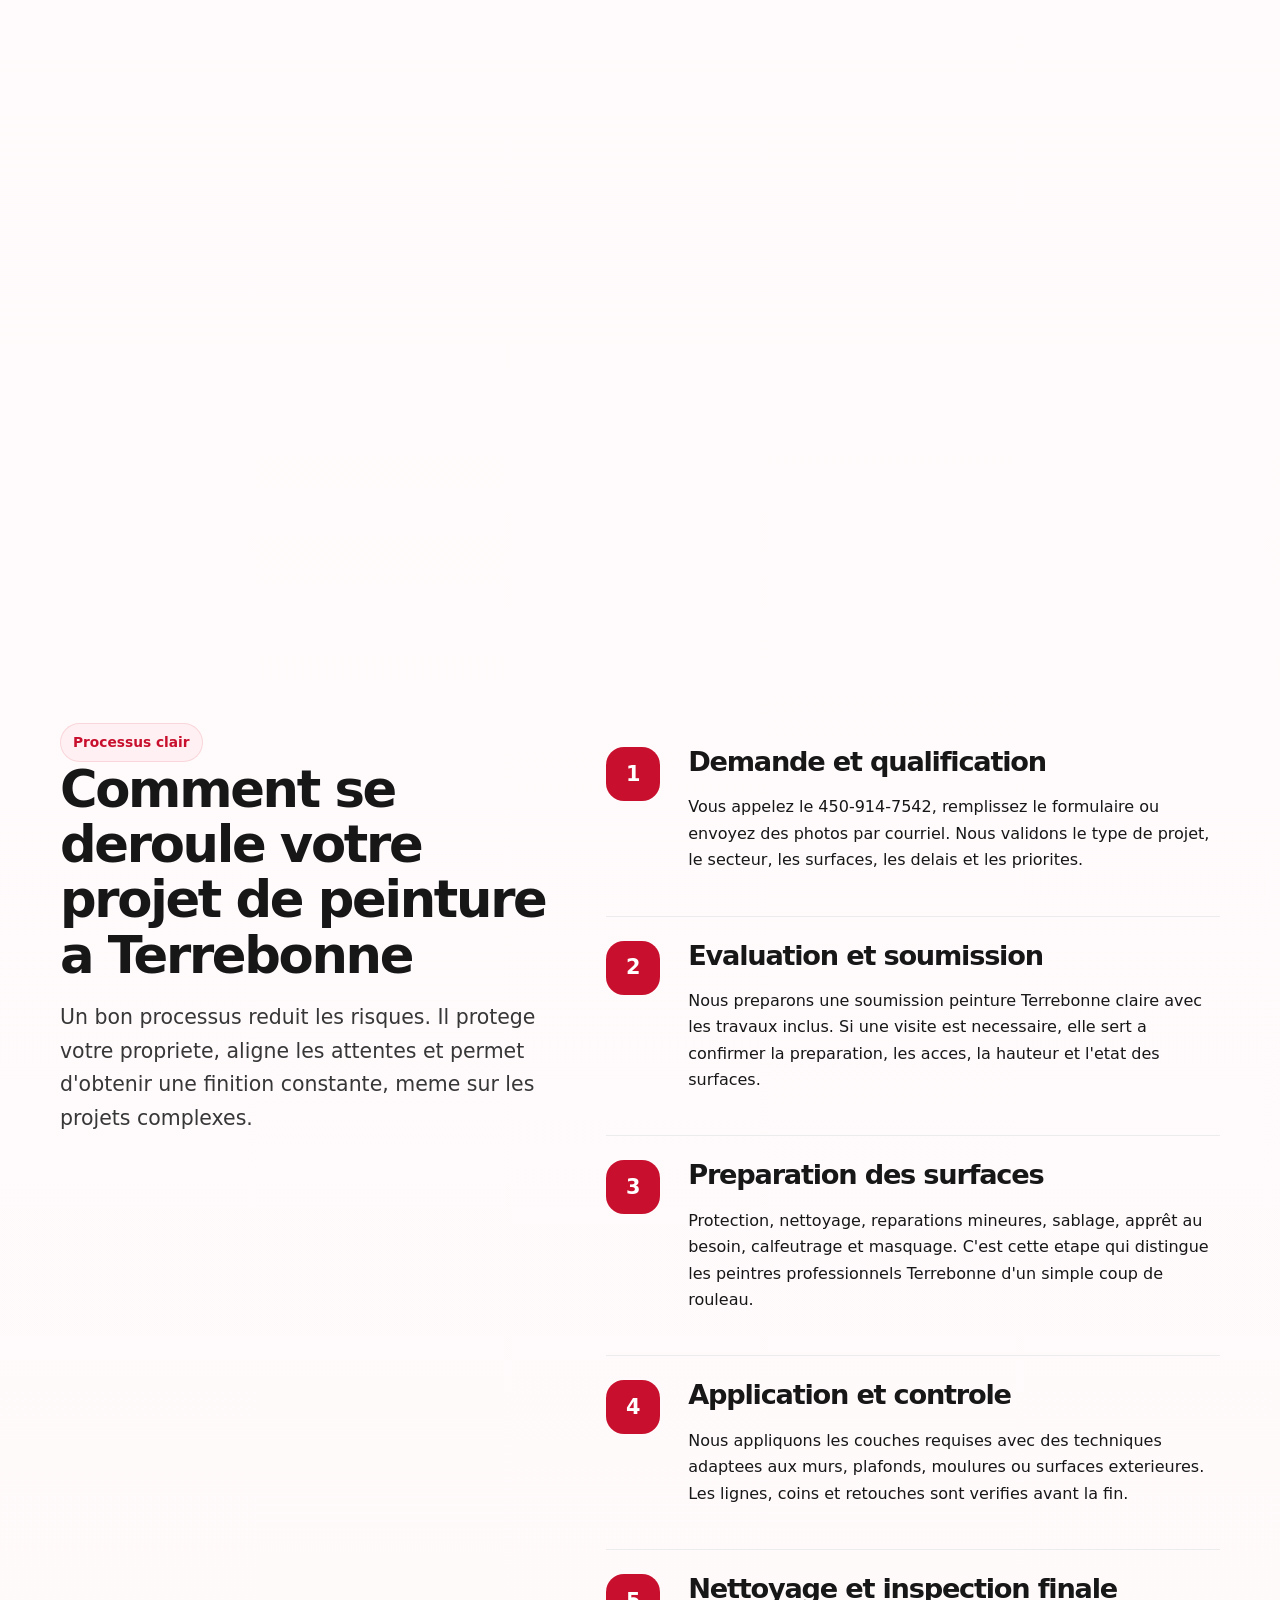
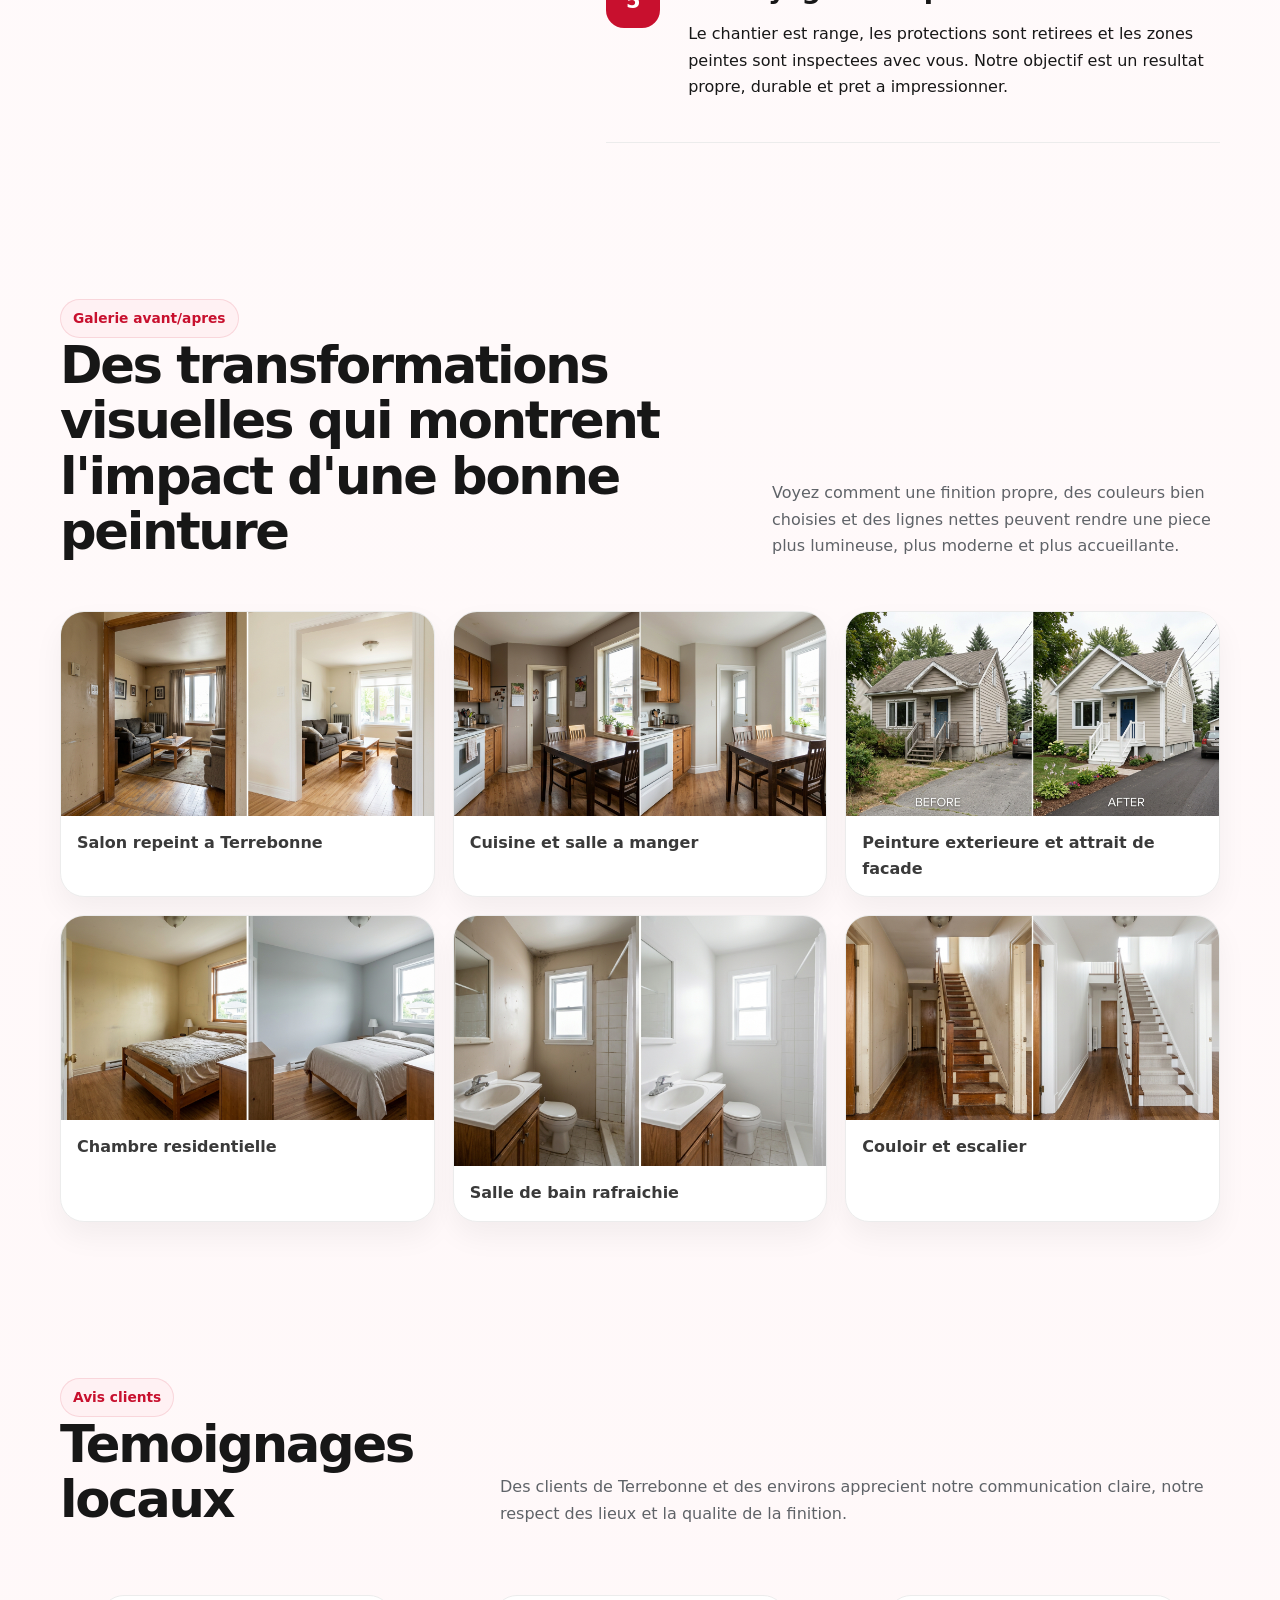
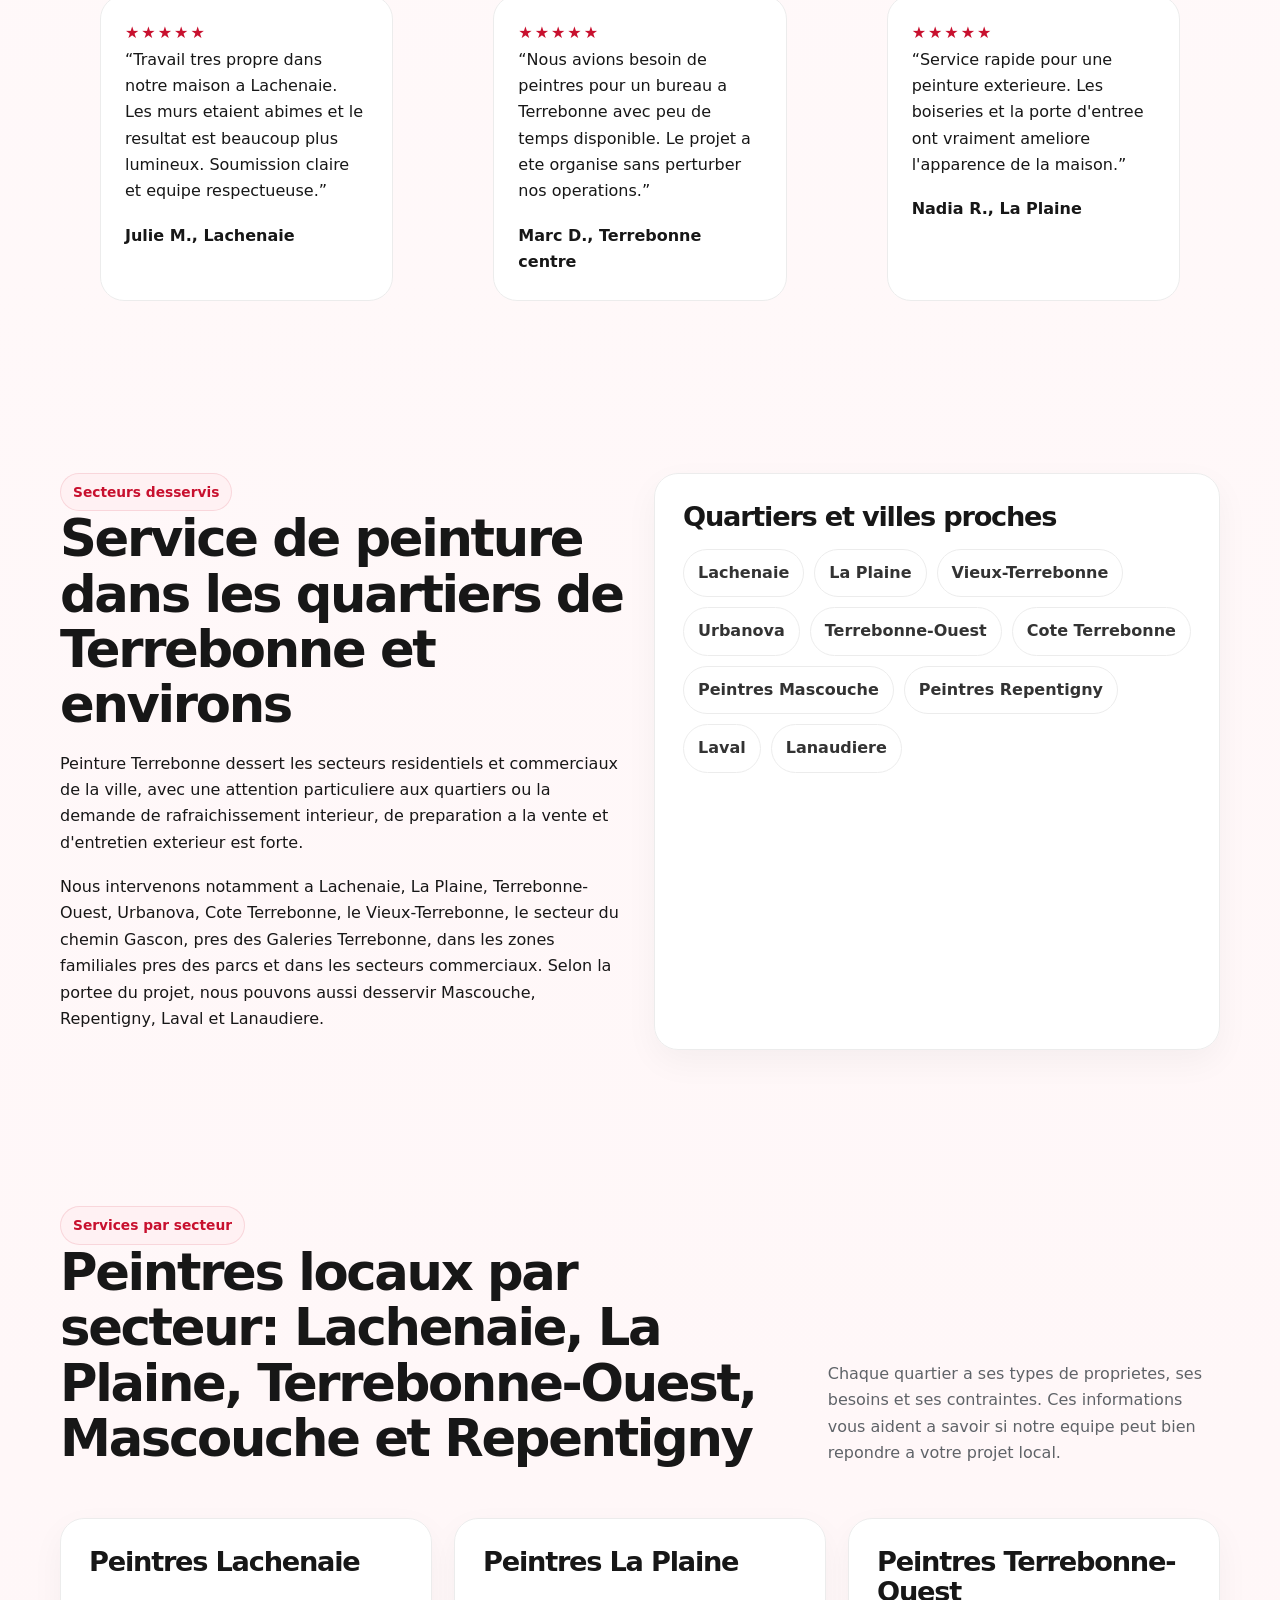
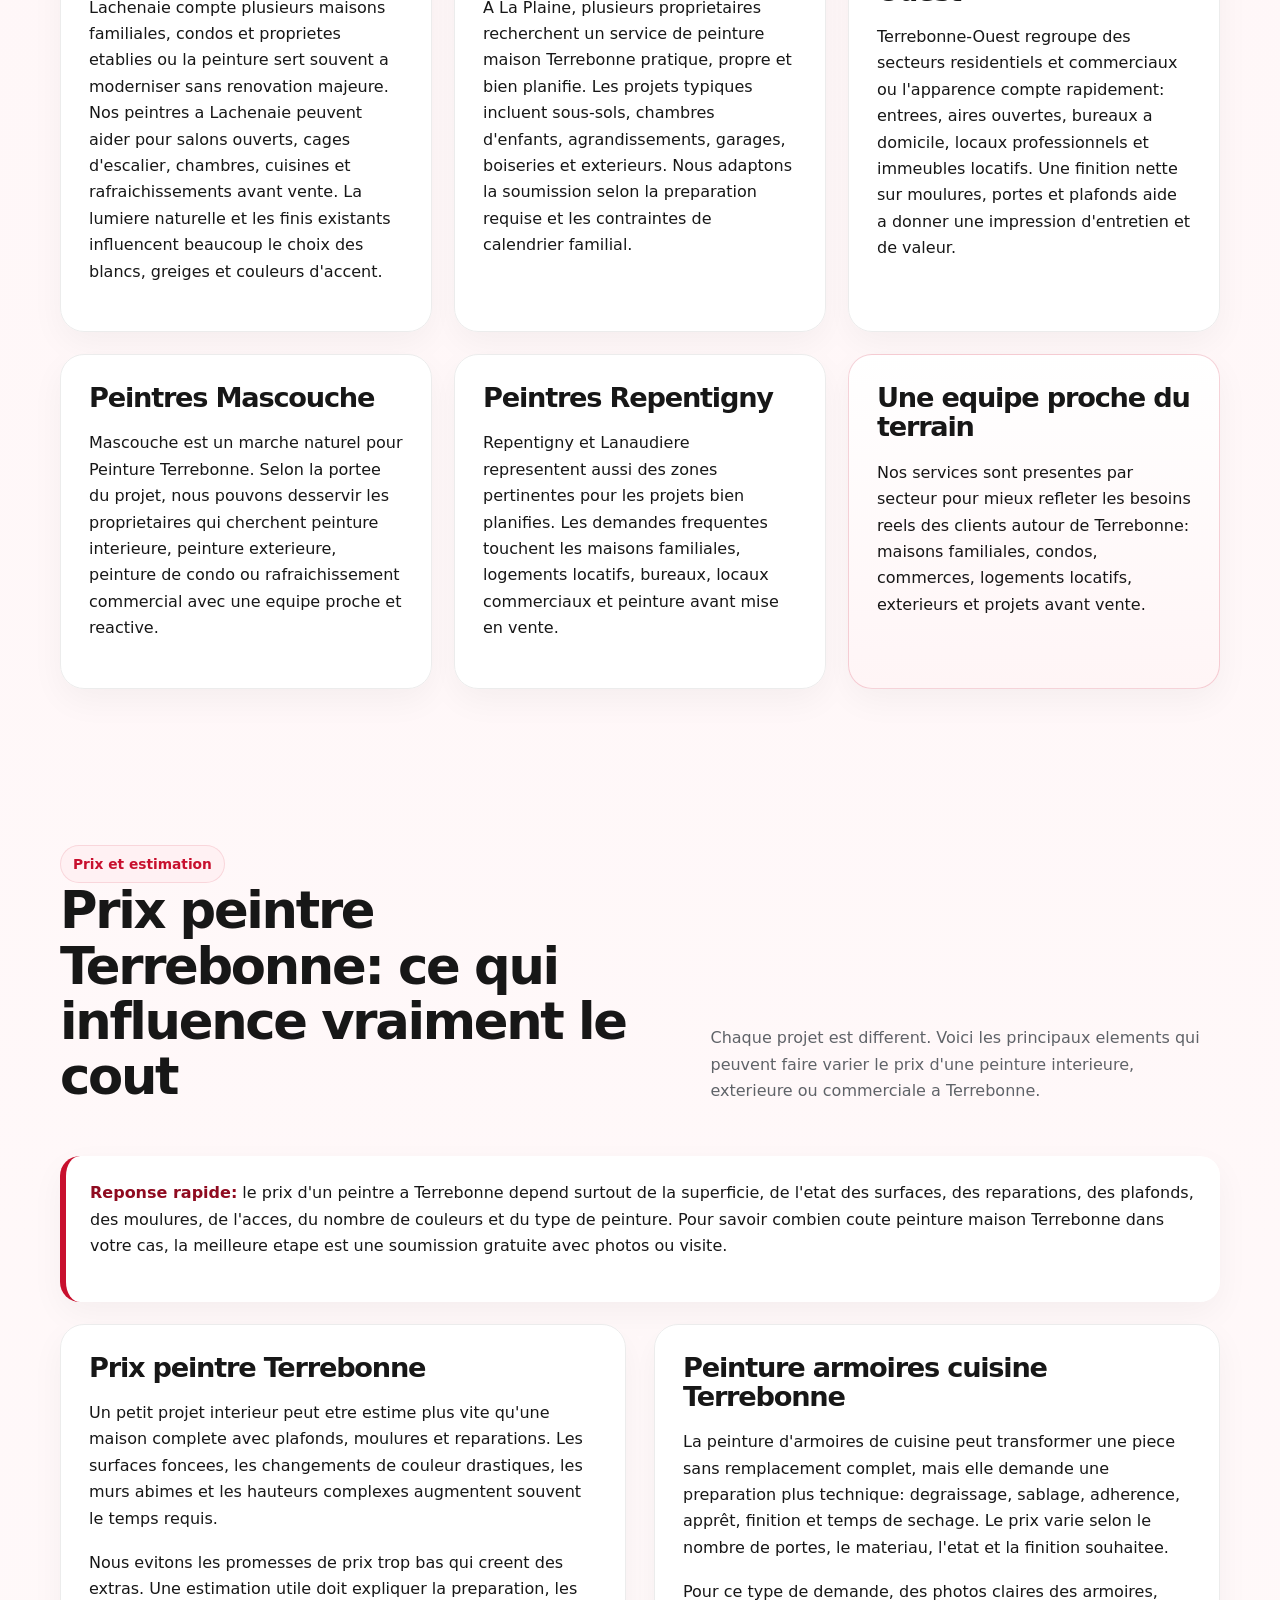
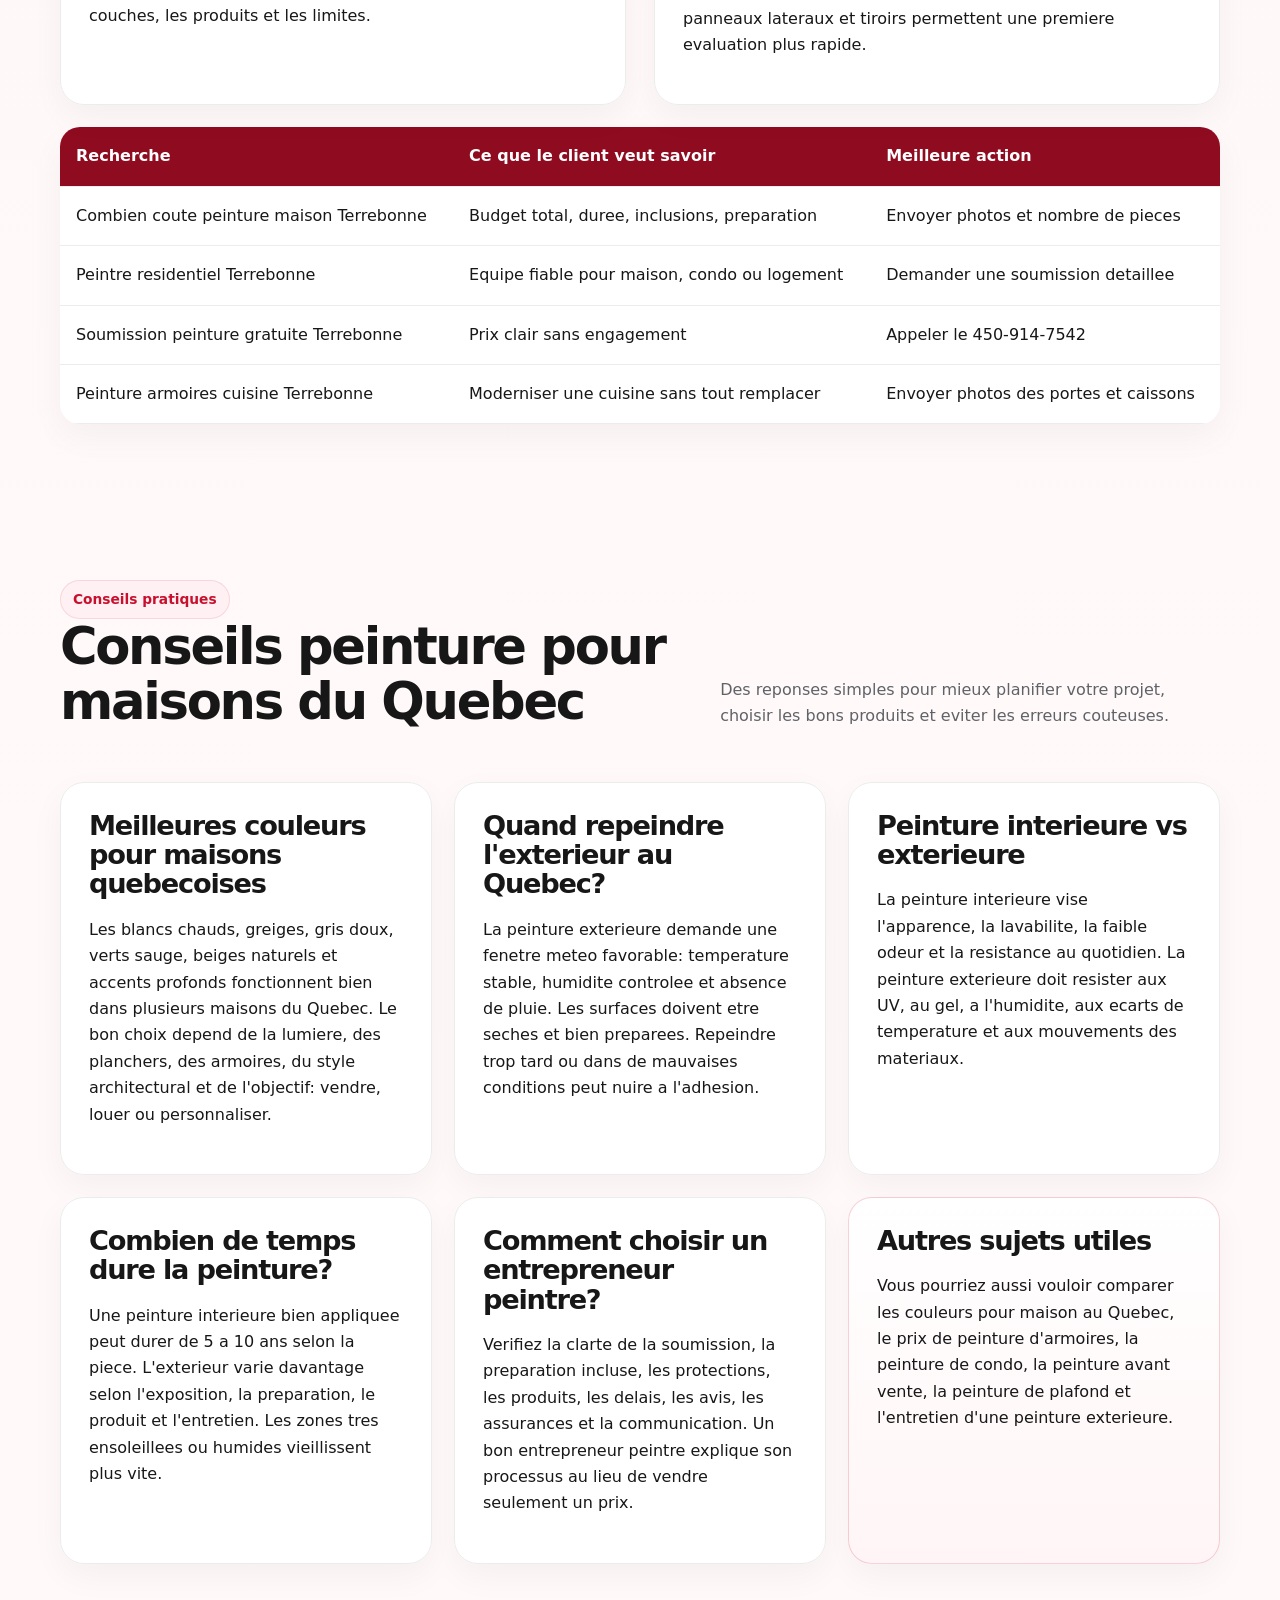
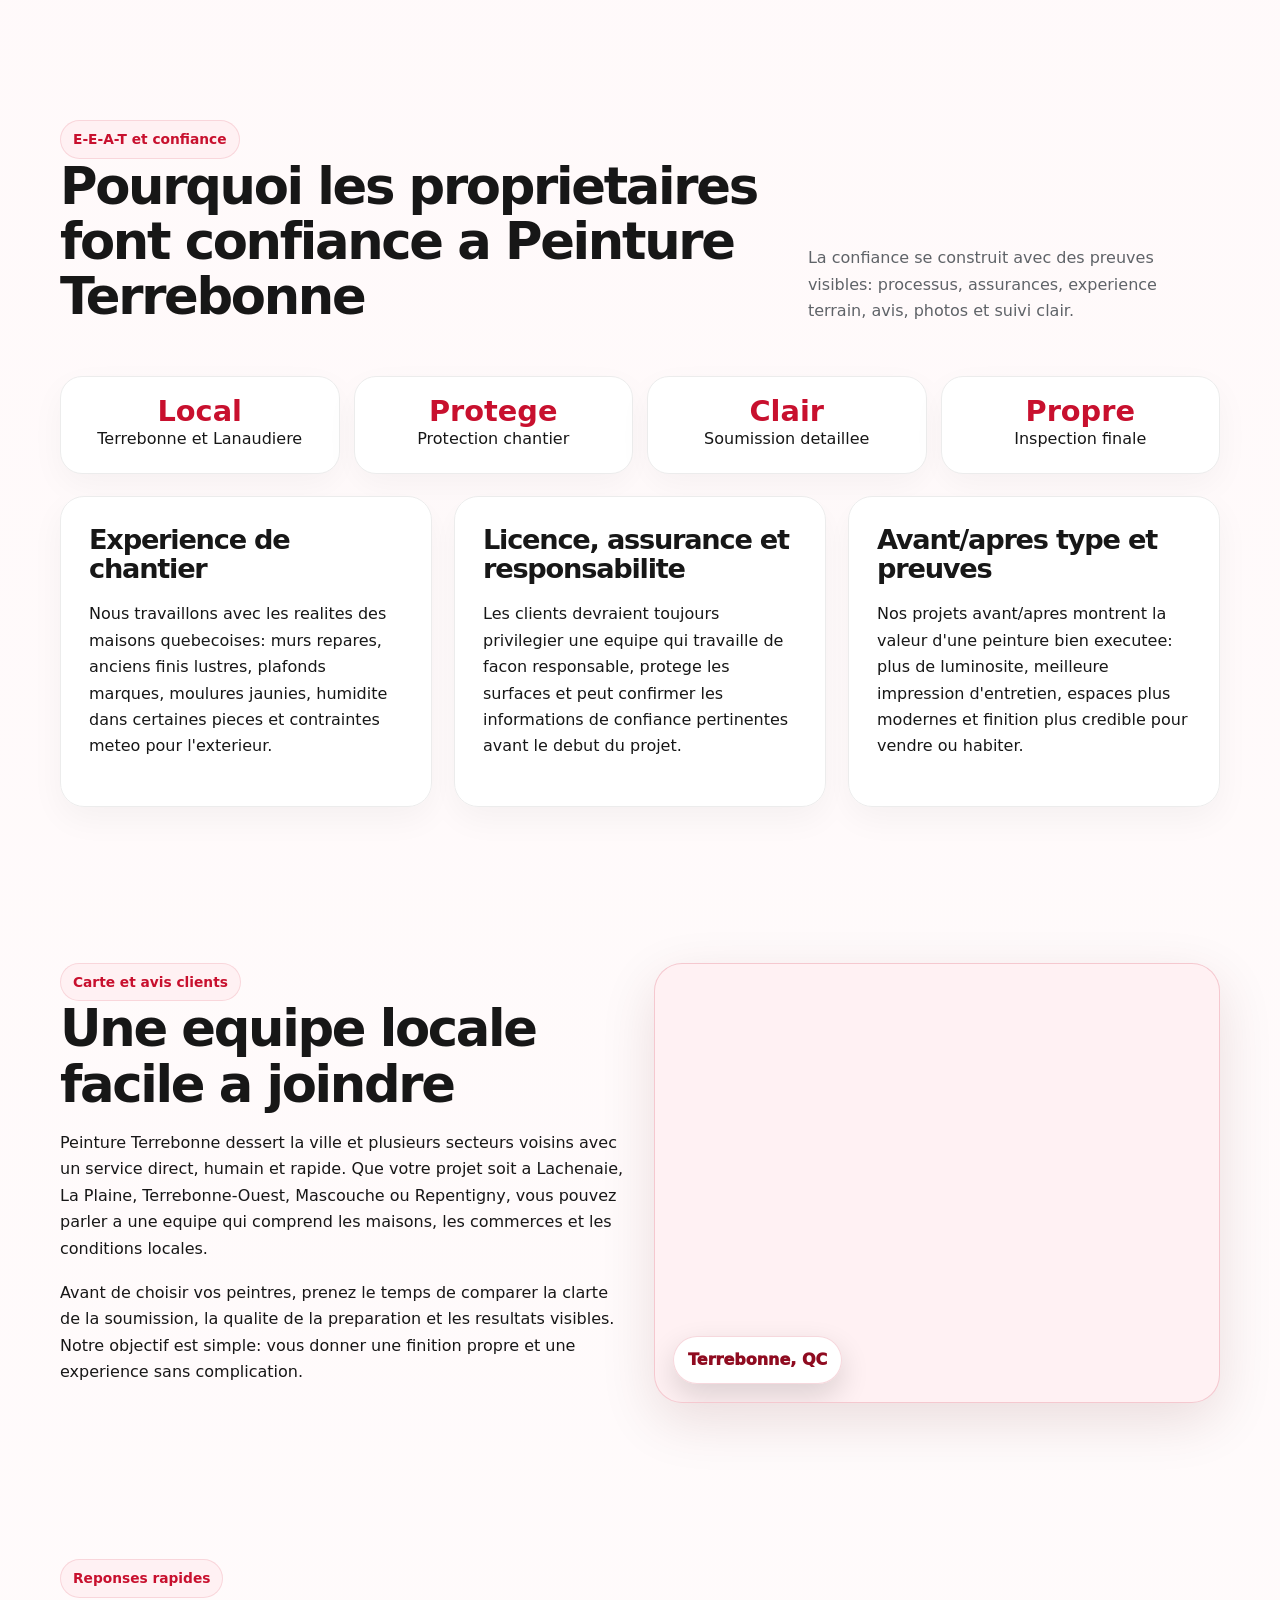
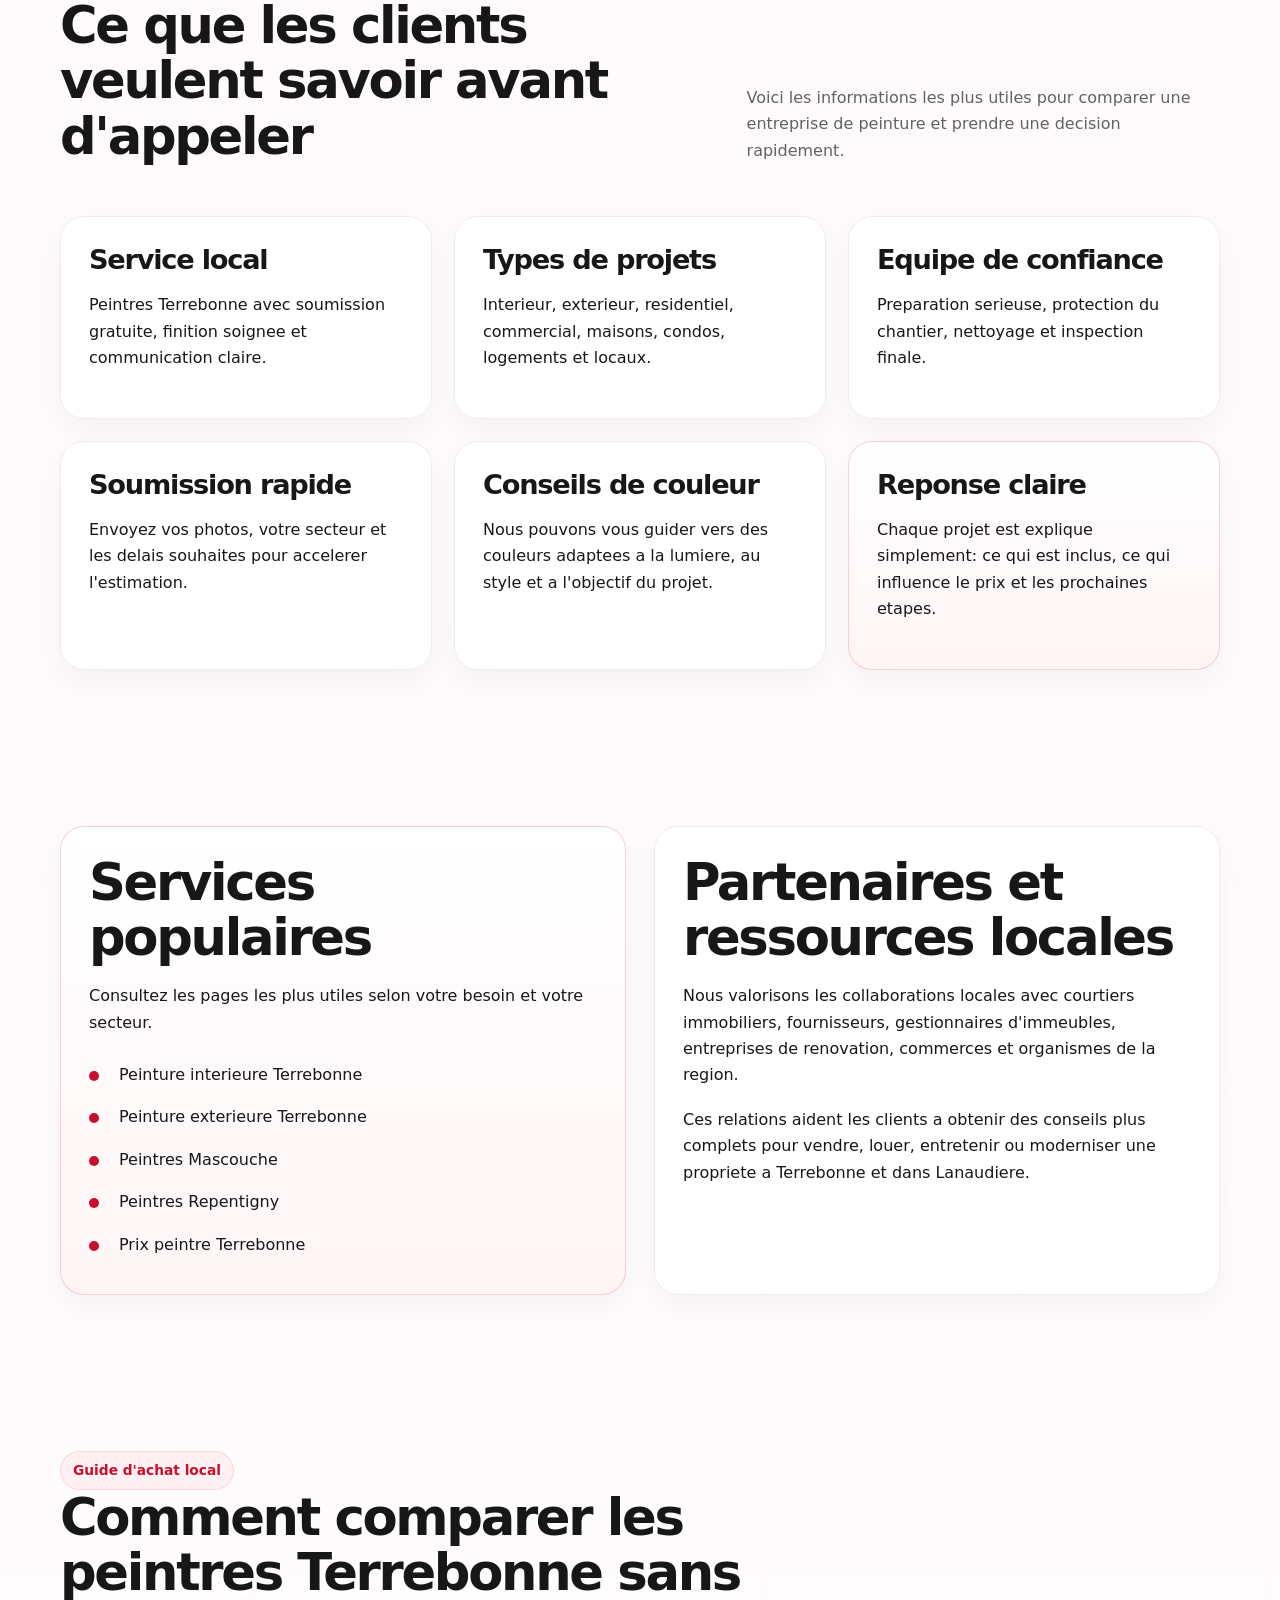
==== commit fd29d091: "feat: lightbox para miniatura Avant en hero Clic en la miniatura abre la imagen avant a tamano compl" ====
--- a/index.html
+++ b/index.html
@@ -54,8 +54,8 @@
           <div class="hero-ba">
             <span class="badge">Après</span>
             <img class="hero-visual" src="public/realisations/terrebonne-sejour-apres.png" alt="Sejour repeint par peintres professionnels a Terrebonne, accent bleu marine" width="1024" height="1024" fetchpriority="high">
-            <div class="hero-avant-wrap">
-              <span class="hero-avant-label">Avant</span>
+            <div class="hero-avant-wrap" role="button" tabindex="0" aria-label="Voir la photo avant peinture en grand">
+              <span class="hero-avant-label">Avant — cliquer pour agrandir</span>
               <img class="hero-avant-img" src="public/realisations/terrebonne-sejour-avant.png" alt="Avant peinture interieure Terrebonne" width="200" height="200" loading="lazy">
             </div>
           </div>
@@ -272,6 +272,10 @@
   <aside class="conversion-strip" aria-label="Demande de soumission rapide"><div class="conversion-copy"><div class="conversion-icon">☎</div><div><strong><span class="pulse-dot"></span>Soumission rapide a Terrebonne</strong><span>Parlez directement a un peintre local.</span></div></div><div class="cta-row"><a class="conversion-phone" href="tel:4509147542">450-914-7542</a><a class="btn btn-primary" href="tel:4509147542">Appeler</a><a class="btn btn-secondary" href="#soumission" data-scroll>Soumission</a></div></aside>
 
   <footer class="footer"><div class="container"><div><strong>Peinture Terrebonne</strong><br>Peintres residentiels et commerciaux a Terrebonne</div><div><a href="peintre-terrebonne/index.html">Peintre Terrebonne</a><br><a href="peinture-interieure-terrebonne/index.html">Peinture interieure</a><br><a href="peinture-exterieure-terrebonne/index.html">Peinture exterieure</a></div><div><a href="peintre-commercial-terrebonne/index.html">Peintre commercial</a><br><a href="peintres-mascouche/index.html">Peintres Mascouche</a><br><a href="peintres-repentigny/index.html">Peintres Repentigny</a><br><a href="prix-peintre-terrebonne/index.html">Prix peintre Terrebonne</a></div><div><a href="tel:4509147542">450-914-7542</a><br><a href="mailto:soumission@peintureterrebonne.ca">soumission@peintureterrebonne.ca</a></div></div></footer>
+  <div class="lb" id="lb-avant" role="dialog" aria-modal="true" aria-label="Avant peinture" hidden>
+    <button class="lb-close" aria-label="Fermer">&times;</button>
+    <img class="lb-img" src="public/realisations/terrebonne-sejour-avant.png" alt="Avant peinture interieure Terrebonne" width="1024" height="1024">
+  </div>
   <script src="assets/app.js" defer></script>
 </body>
 </html>
--- a/assets/styles.css
+++ b/assets/styles.css
@@ -69,9 +69,16 @@
 .hero-card .badge { position: absolute; left: 28px; top: 28px; z-index: 2; background: #fff; border-radius: 999px; padding: 9px 13px; font-weight: 900; color: var(--red-dark); box-shadow: 0 12px 24px rgba(0,0,0,.12); }
 .hero-visual { border-radius: 26px; overflow: hidden; background: #f4f4f4; border: 1px solid var(--line); width: 100%; height: auto; display: block; aspect-ratio: 4/5; object-fit: cover; }
 .hero-ba { position: relative; display: block; }
-.hero-avant-wrap { position: absolute; bottom: 14px; left: 14px; border-radius: 14px; overflow: hidden; border: 3px solid #fff; box-shadow: 0 8px 28px rgba(0,0,0,.28); width: 22%; cursor: default; }
+.hero-avant-wrap { position: absolute; bottom: 14px; left: 14px; border-radius: 14px; overflow: hidden; border: 3px solid #fff; box-shadow: 0 8px 28px rgba(0,0,0,.28); width: 22%; cursor: zoom-in; transition: transform .2s ease, box-shadow .2s ease; }
+.hero-avant-wrap:hover { transform: scale(1.04); box-shadow: 0 14px 40px rgba(0,0,0,.38); }
 .hero-avant-label { display: block; background: rgba(0,0,0,.52); color: #fff; font-size: .72rem; font-weight: 800; text-align: center; padding: 4px 0; letter-spacing: .04em; text-transform: uppercase; }
 .hero-avant-img { width: 100%; height: auto; display: block; }
+.lb { position: fixed; inset: 0; z-index: 9999; background: rgba(0,0,0,.88); display: flex; align-items: center; justify-content: center; padding: 20px; cursor: zoom-out; animation: lbIn .18s ease; }
+.lb[hidden] { display: none; }
+@keyframes lbIn { from { opacity: 0; } to { opacity: 1; } }
+.lb-img { max-width: min(90vw, 700px); max-height: 90vh; border-radius: 18px; object-fit: contain; box-shadow: 0 24px 80px rgba(0,0,0,.6); cursor: default; }
+.lb-close { position: absolute; top: 20px; right: 24px; background: rgba(255,255,255,.15); border: none; color: #fff; font-size: 1.6rem; line-height: 1; width: 44px; height: 44px; border-radius: 50%; cursor: pointer; display: flex; align-items: center; justify-content: center; transition: background .15s; }
+.lb-close:hover { background: rgba(255,255,255,.3); }
 .paint-strip { height: 12px; background: linear-gradient(90deg, var(--red-dark), var(--red), #ff7d8b); border-radius: 999px; margin-top: 14px; }
 
 section { padding: 78px 0; }
--- a/assets/styles.css
+++ b/assets/styles.css
@@ -69,9 +69,16 @@
 .hero-card .badge { position: absolute; left: 28px; top: 28px; z-index: 2; background: #fff; border-radius: 999px; padding: 9px 13px; font-weight: 900; color: var(--red-dark); box-shadow: 0 12px 24px rgba(0,0,0,.12); }
 .hero-visual { border-radius: 26px; overflow: hidden; background: #f4f4f4; border: 1px solid var(--line); width: 100%; height: auto; display: block; aspect-ratio: 4/5; object-fit: cover; }
 .hero-ba { position: relative; display: block; }
-.hero-avant-wrap { position: absolute; bottom: 14px; left: 14px; border-radius: 14px; overflow: hidden; border: 3px solid #fff; box-shadow: 0 8px 28px rgba(0,0,0,.28); width: 22%; cursor: default; }
+.hero-avant-wrap { position: absolute; bottom: 14px; left: 14px; border-radius: 14px; overflow: hidden; border: 3px solid #fff; box-shadow: 0 8px 28px rgba(0,0,0,.28); width: 22%; cursor: zoom-in; transition: transform .2s ease, box-shadow .2s ease; }
+.hero-avant-wrap:hover { transform: scale(1.04); box-shadow: 0 14px 40px rgba(0,0,0,.38); }
 .hero-avant-label { display: block; background: rgba(0,0,0,.52); color: #fff; font-size: .72rem; font-weight: 800; text-align: center; padding: 4px 0; letter-spacing: .04em; text-transform: uppercase; }
 .hero-avant-img { width: 100%; height: auto; display: block; }
+.lb { position: fixed; inset: 0; z-index: 9999; background: rgba(0,0,0,.88); display: flex; align-items: center; justify-content: center; padding: 20px; cursor: zoom-out; animation: lbIn .18s ease; }
+.lb[hidden] { display: none; }
+@keyframes lbIn { from { opacity: 0; } to { opacity: 1; } }
+.lb-img { max-width: min(90vw, 700px); max-height: 90vh; border-radius: 18px; object-fit: contain; box-shadow: 0 24px 80px rgba(0,0,0,.6); cursor: default; }
+.lb-close { position: absolute; top: 20px; right: 24px; background: rgba(255,255,255,.15); border: none; color: #fff; font-size: 1.6rem; line-height: 1; width: 44px; height: 44px; border-radius: 50%; cursor: pointer; display: flex; align-items: center; justify-content: center; transition: background .15s; }
+.lb-close:hover { background: rgba(255,255,255,.3); }
 .paint-strip { height: 12px; background: linear-gradient(90deg, var(--red-dark), var(--red), #ff7d8b); border-radius: 999px; margin-top: 14px; }
 
 section { padding: 78px 0; }
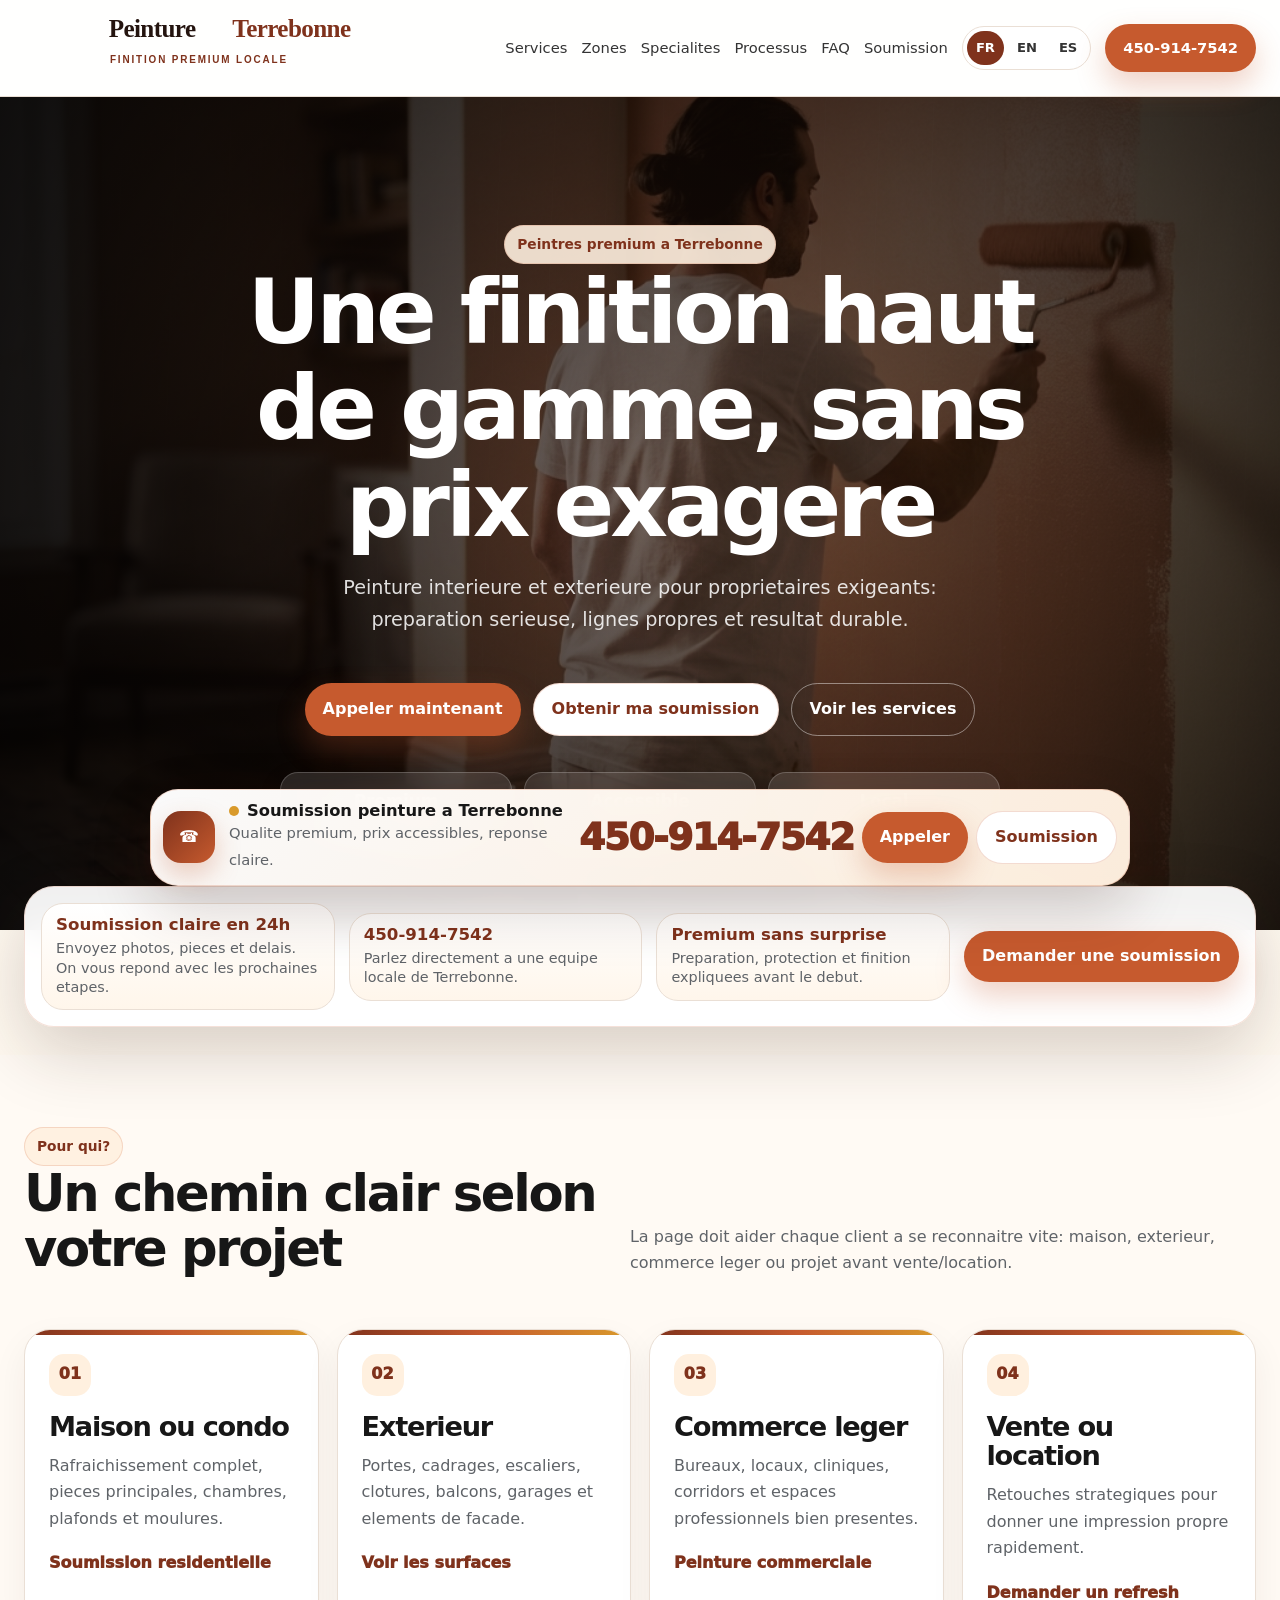
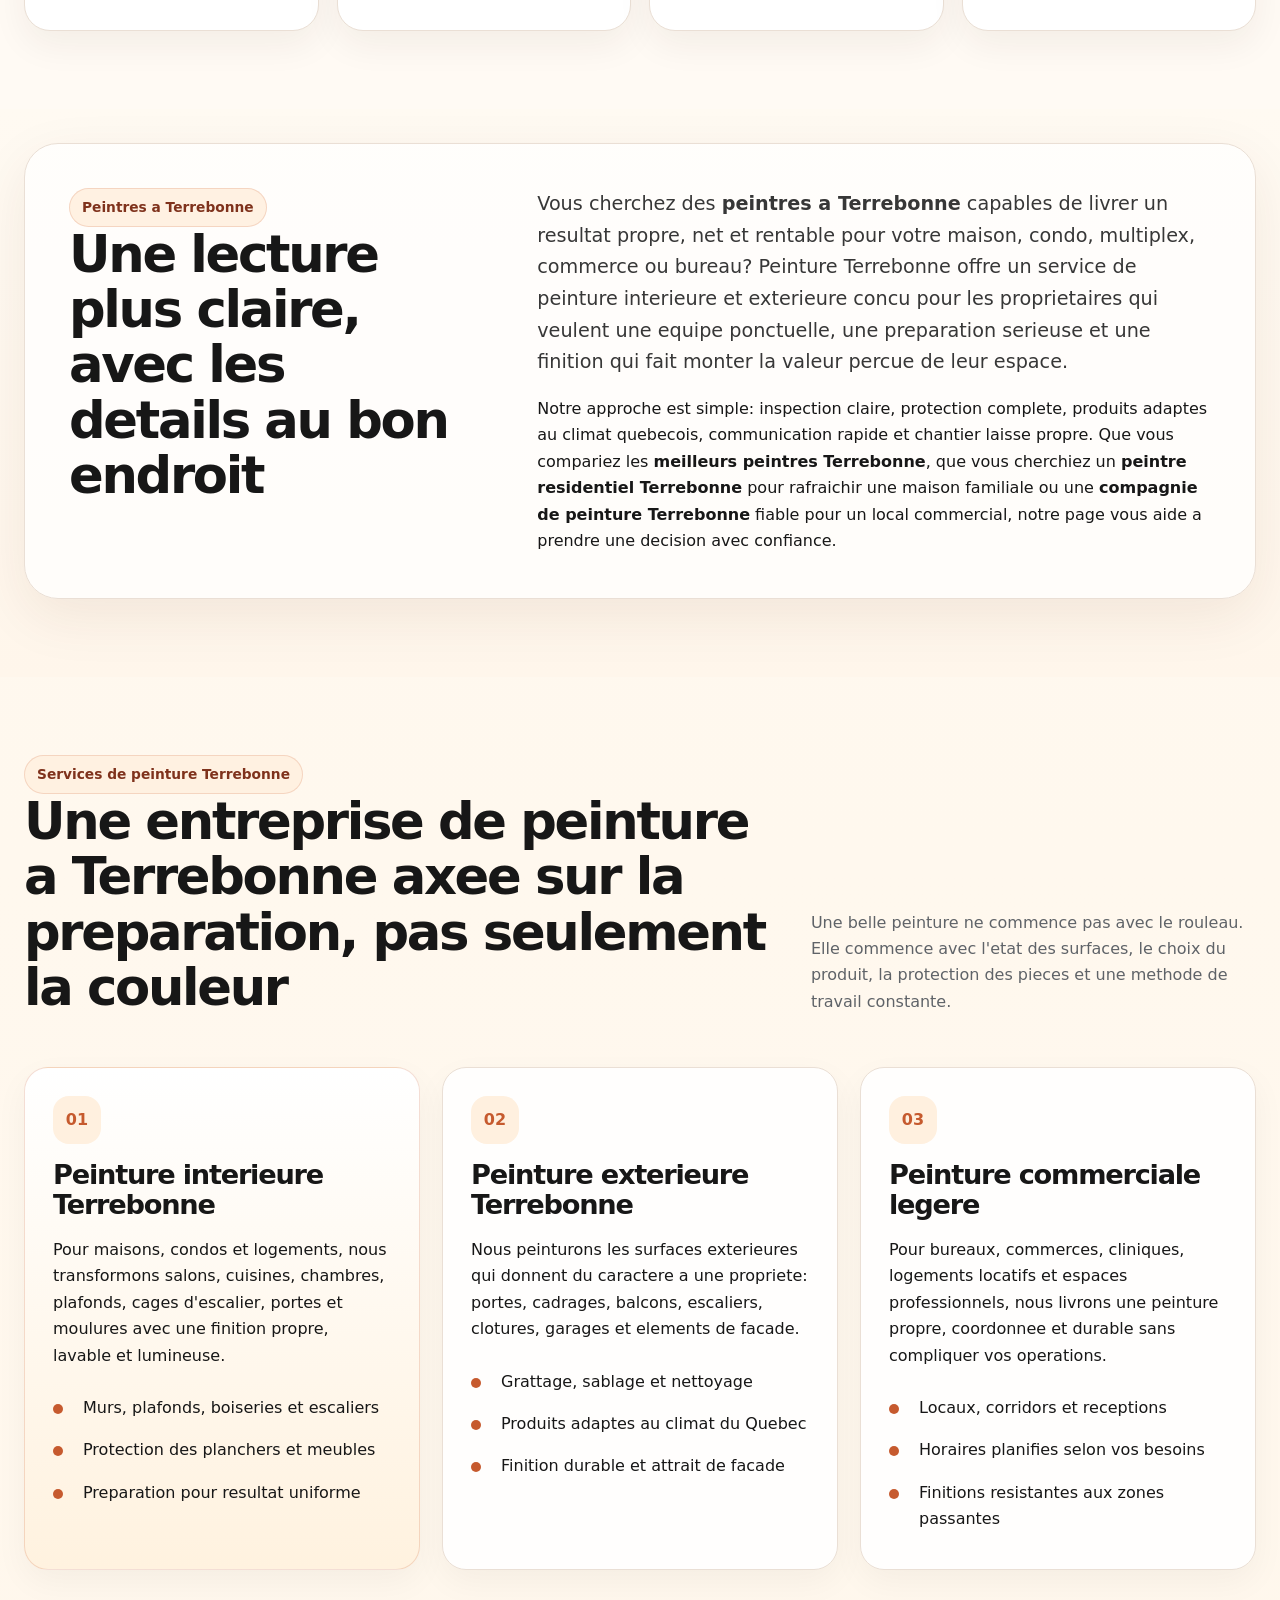
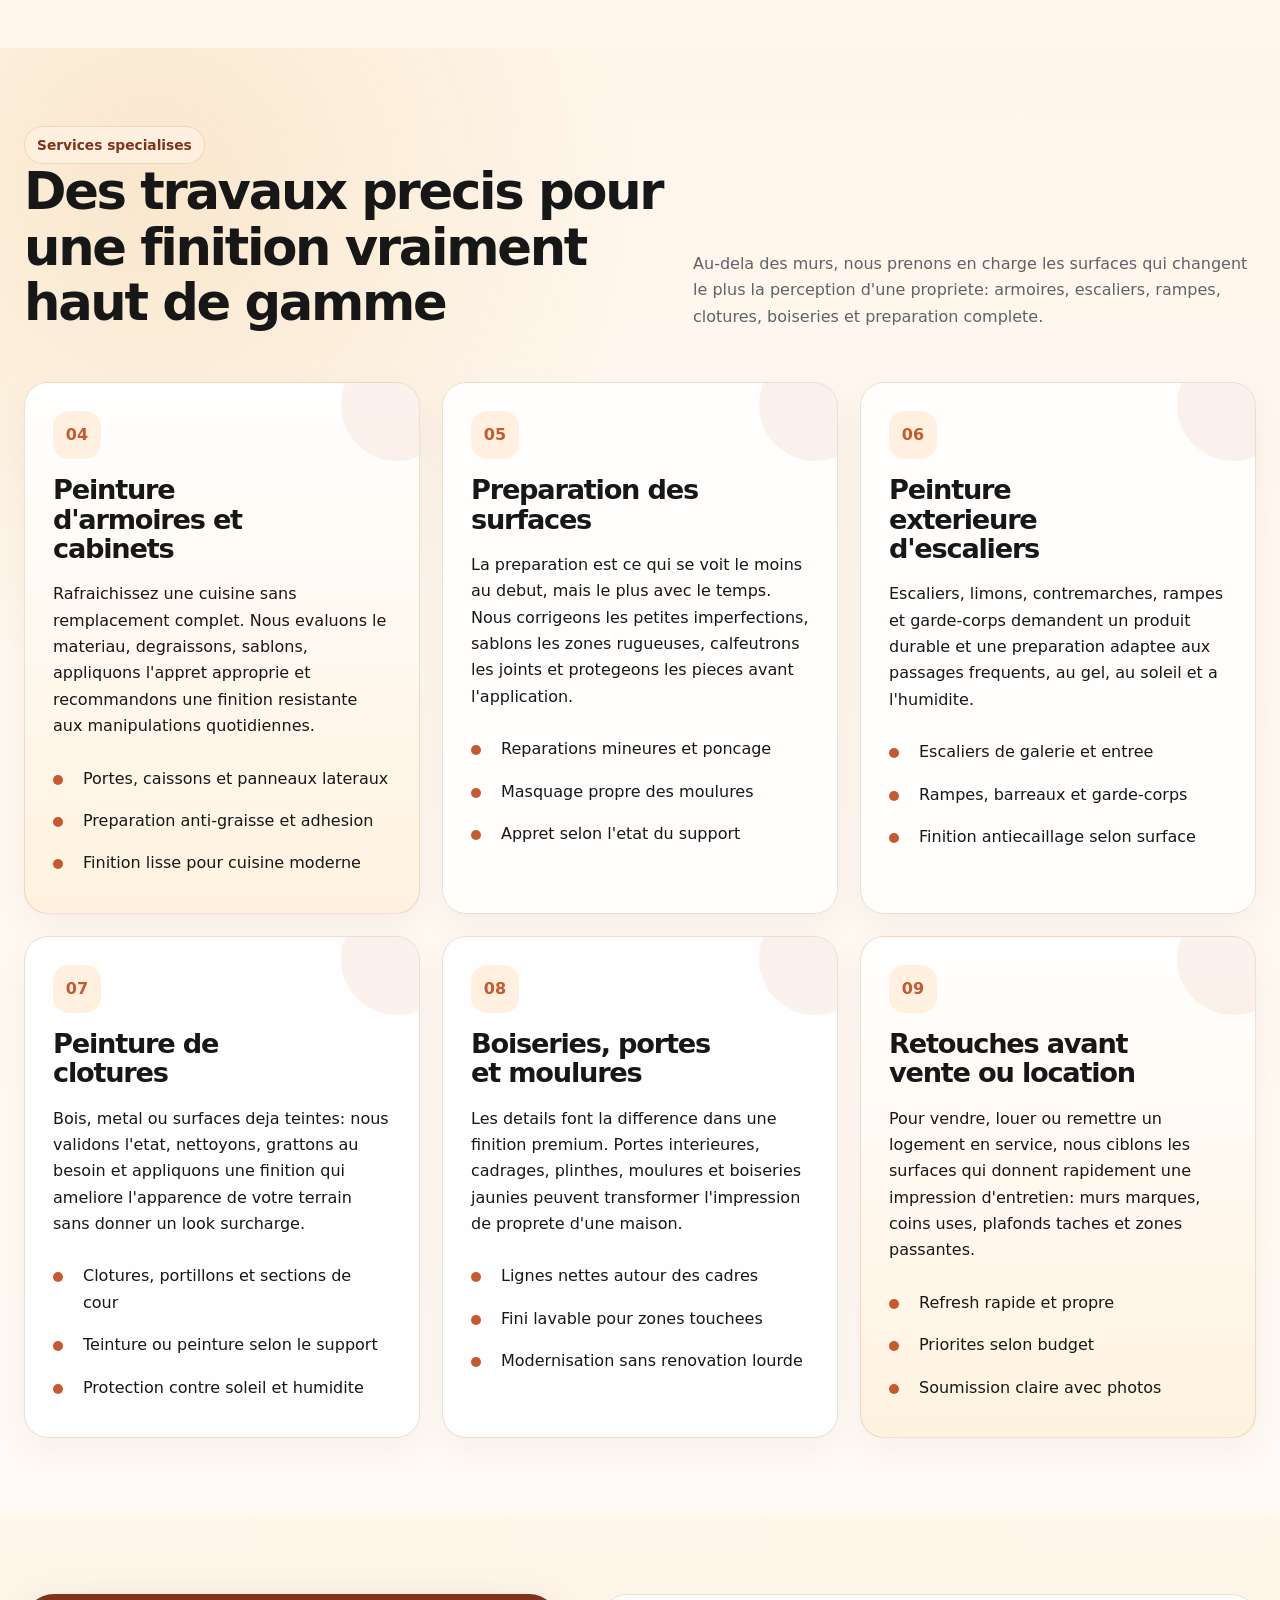
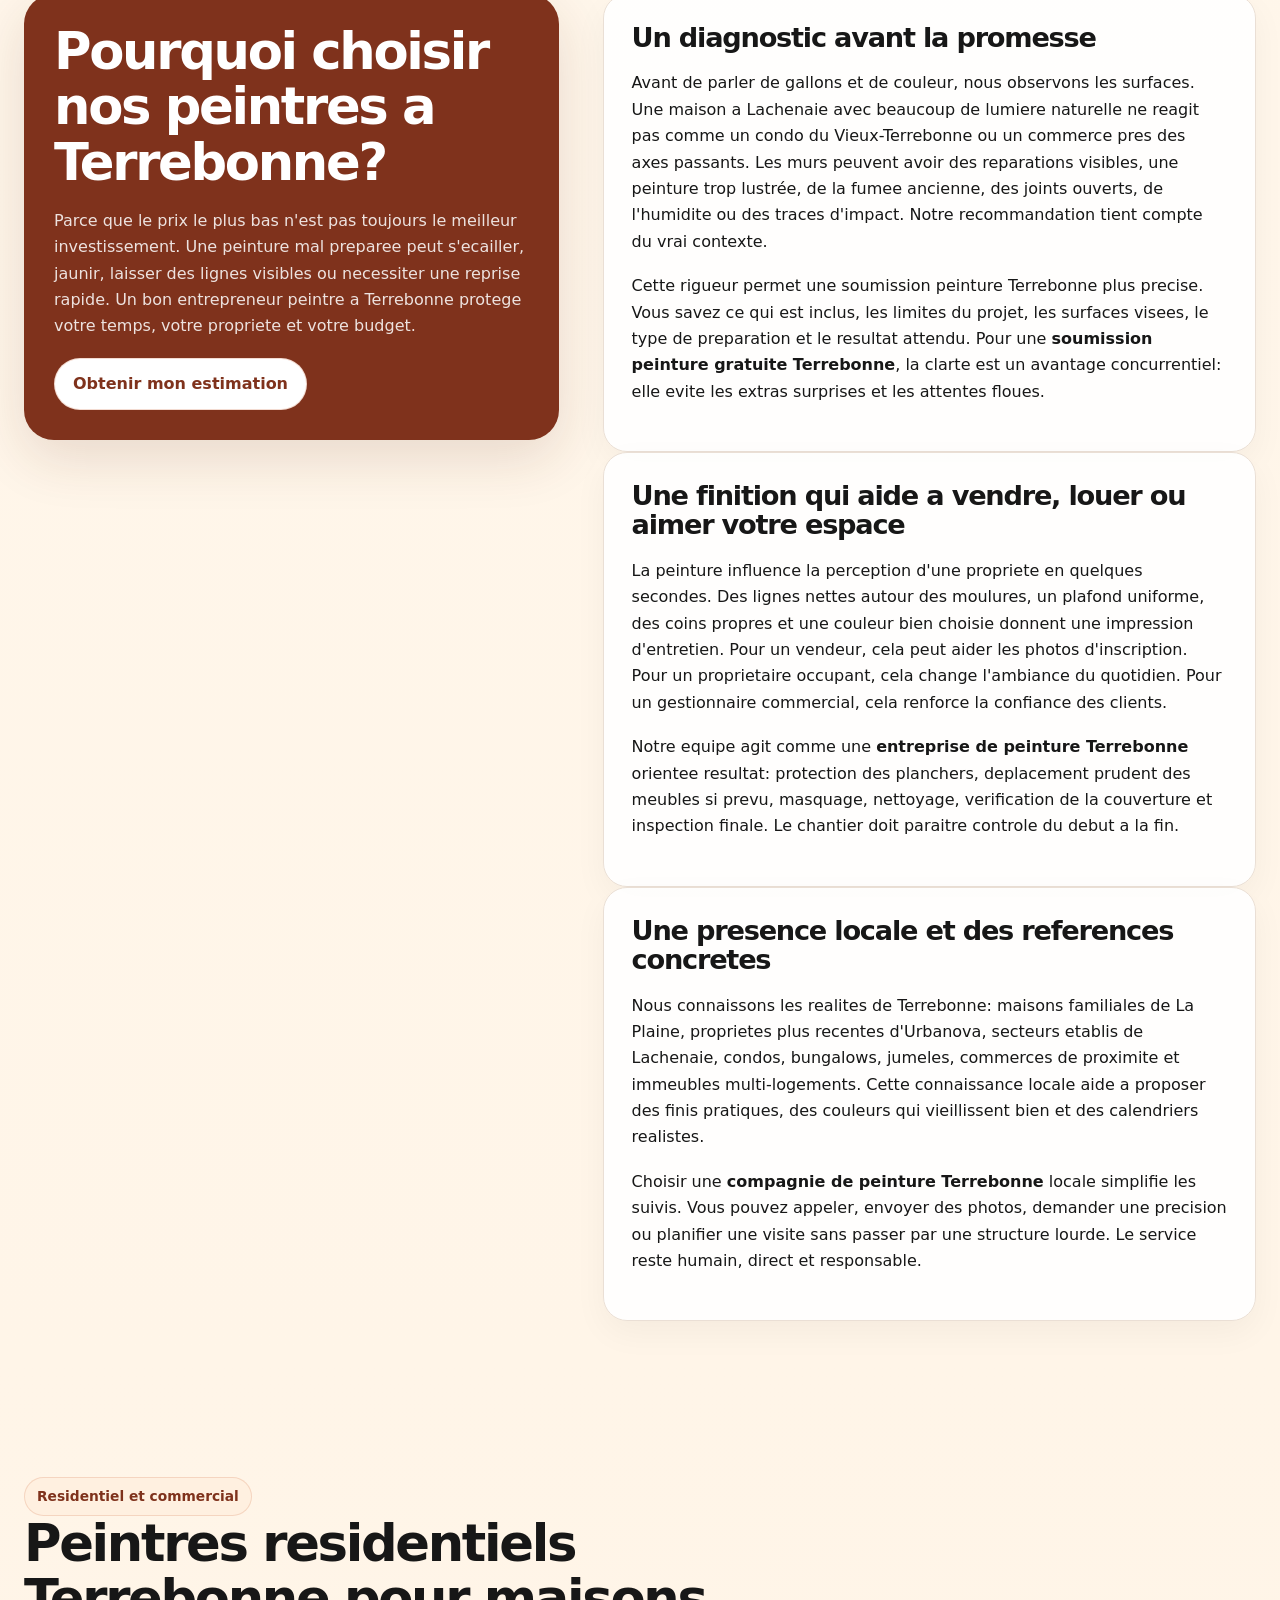
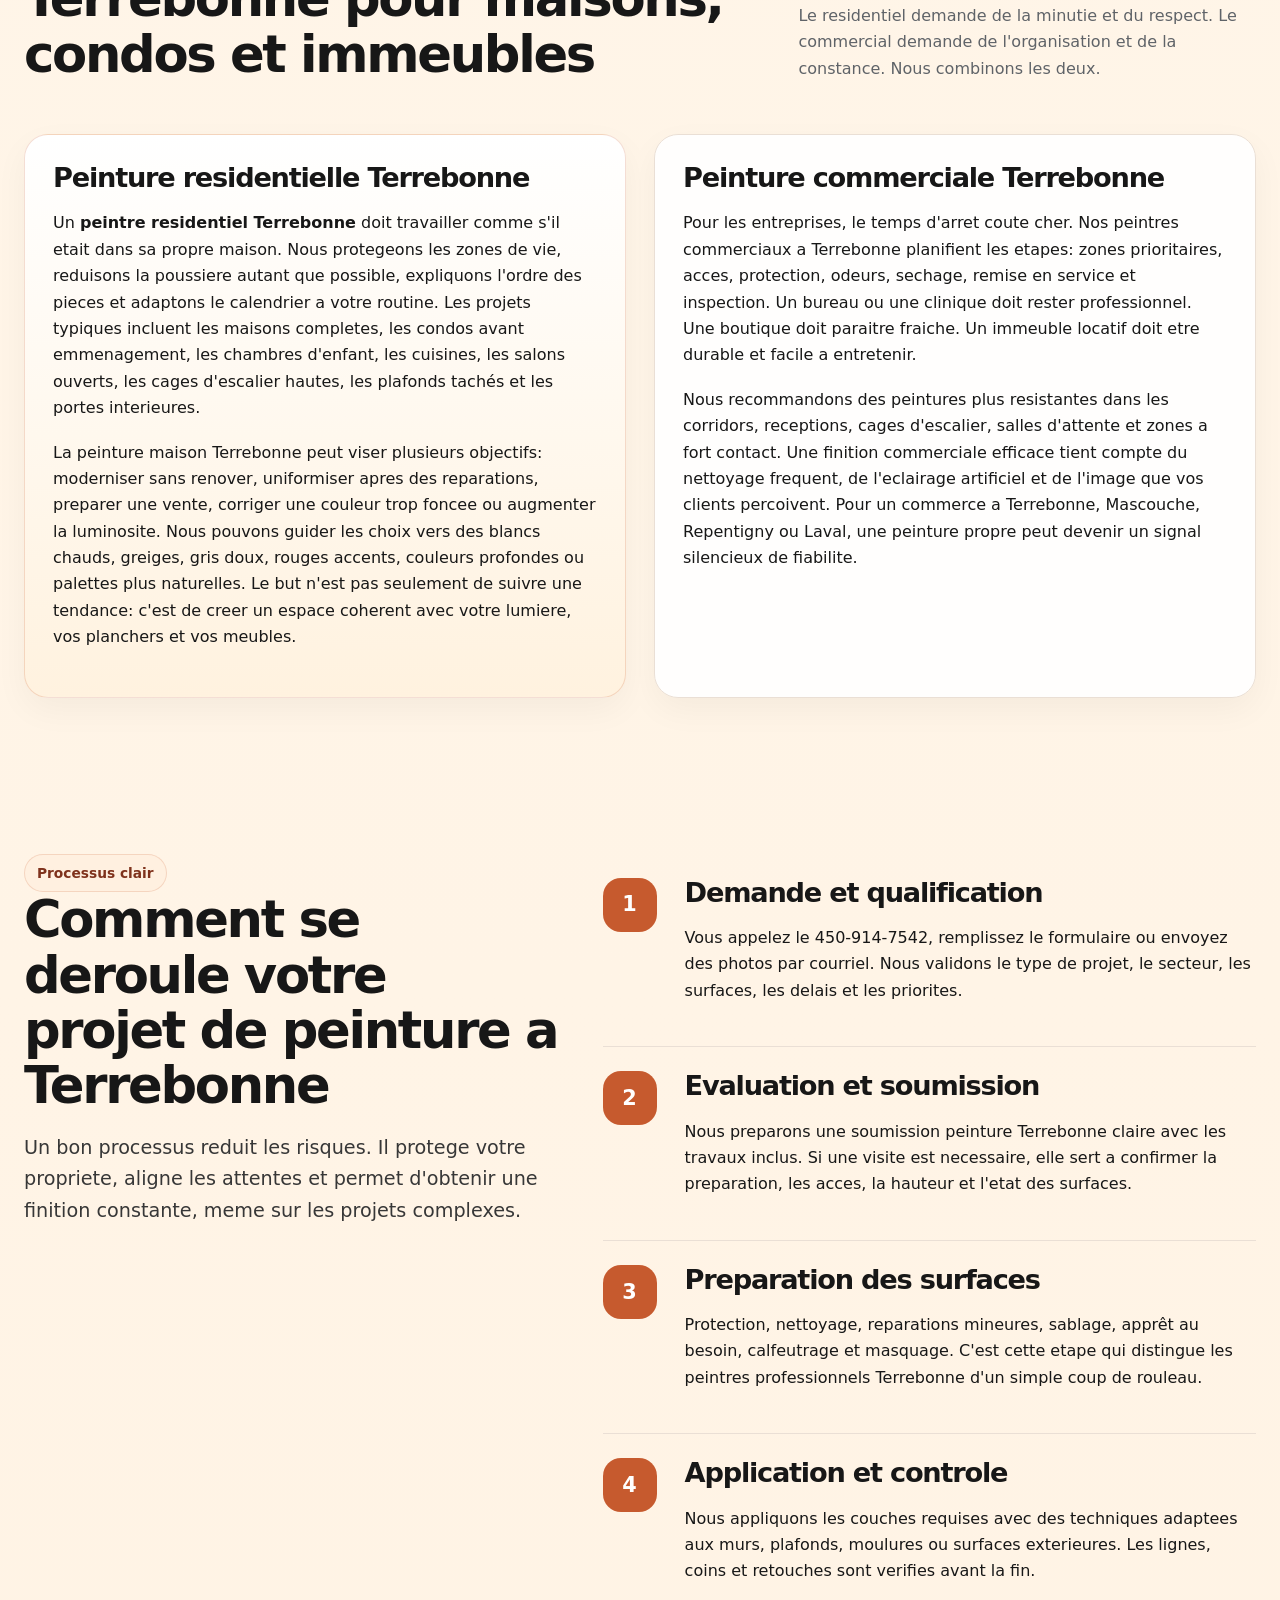
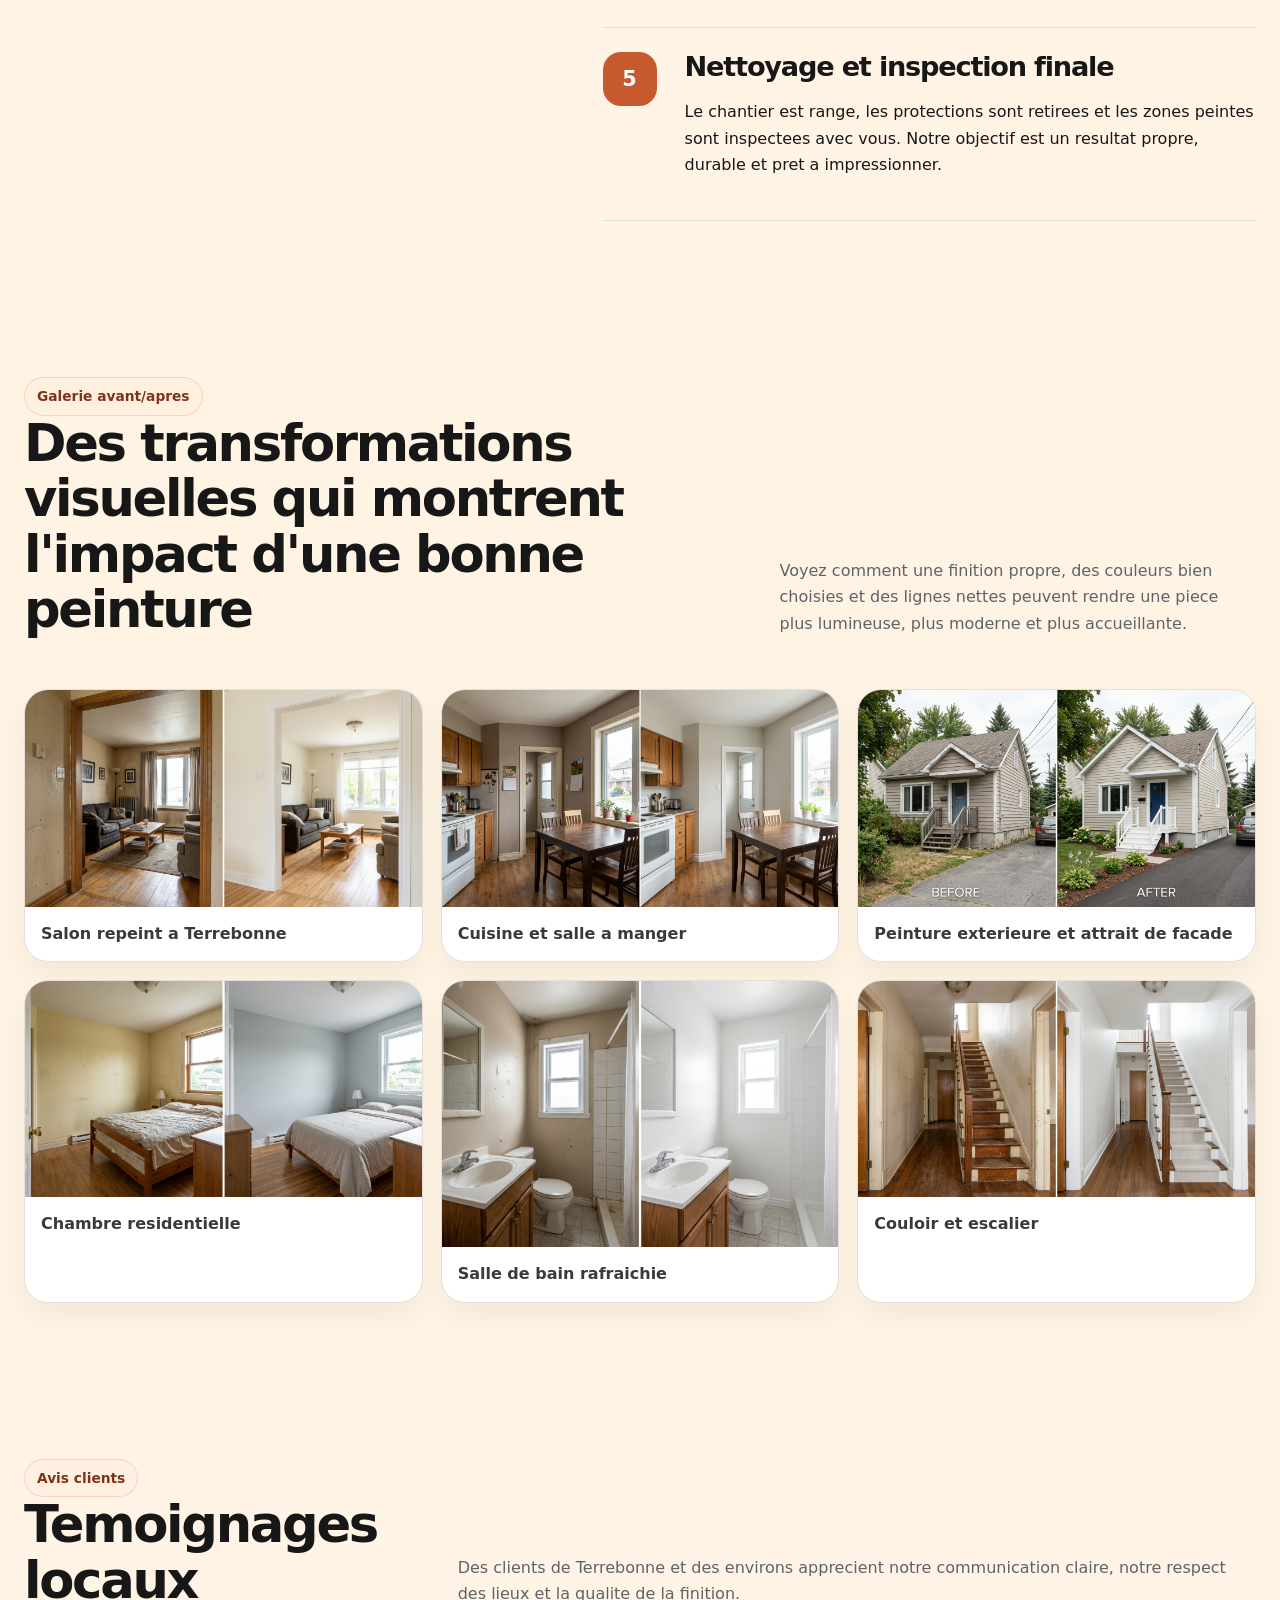
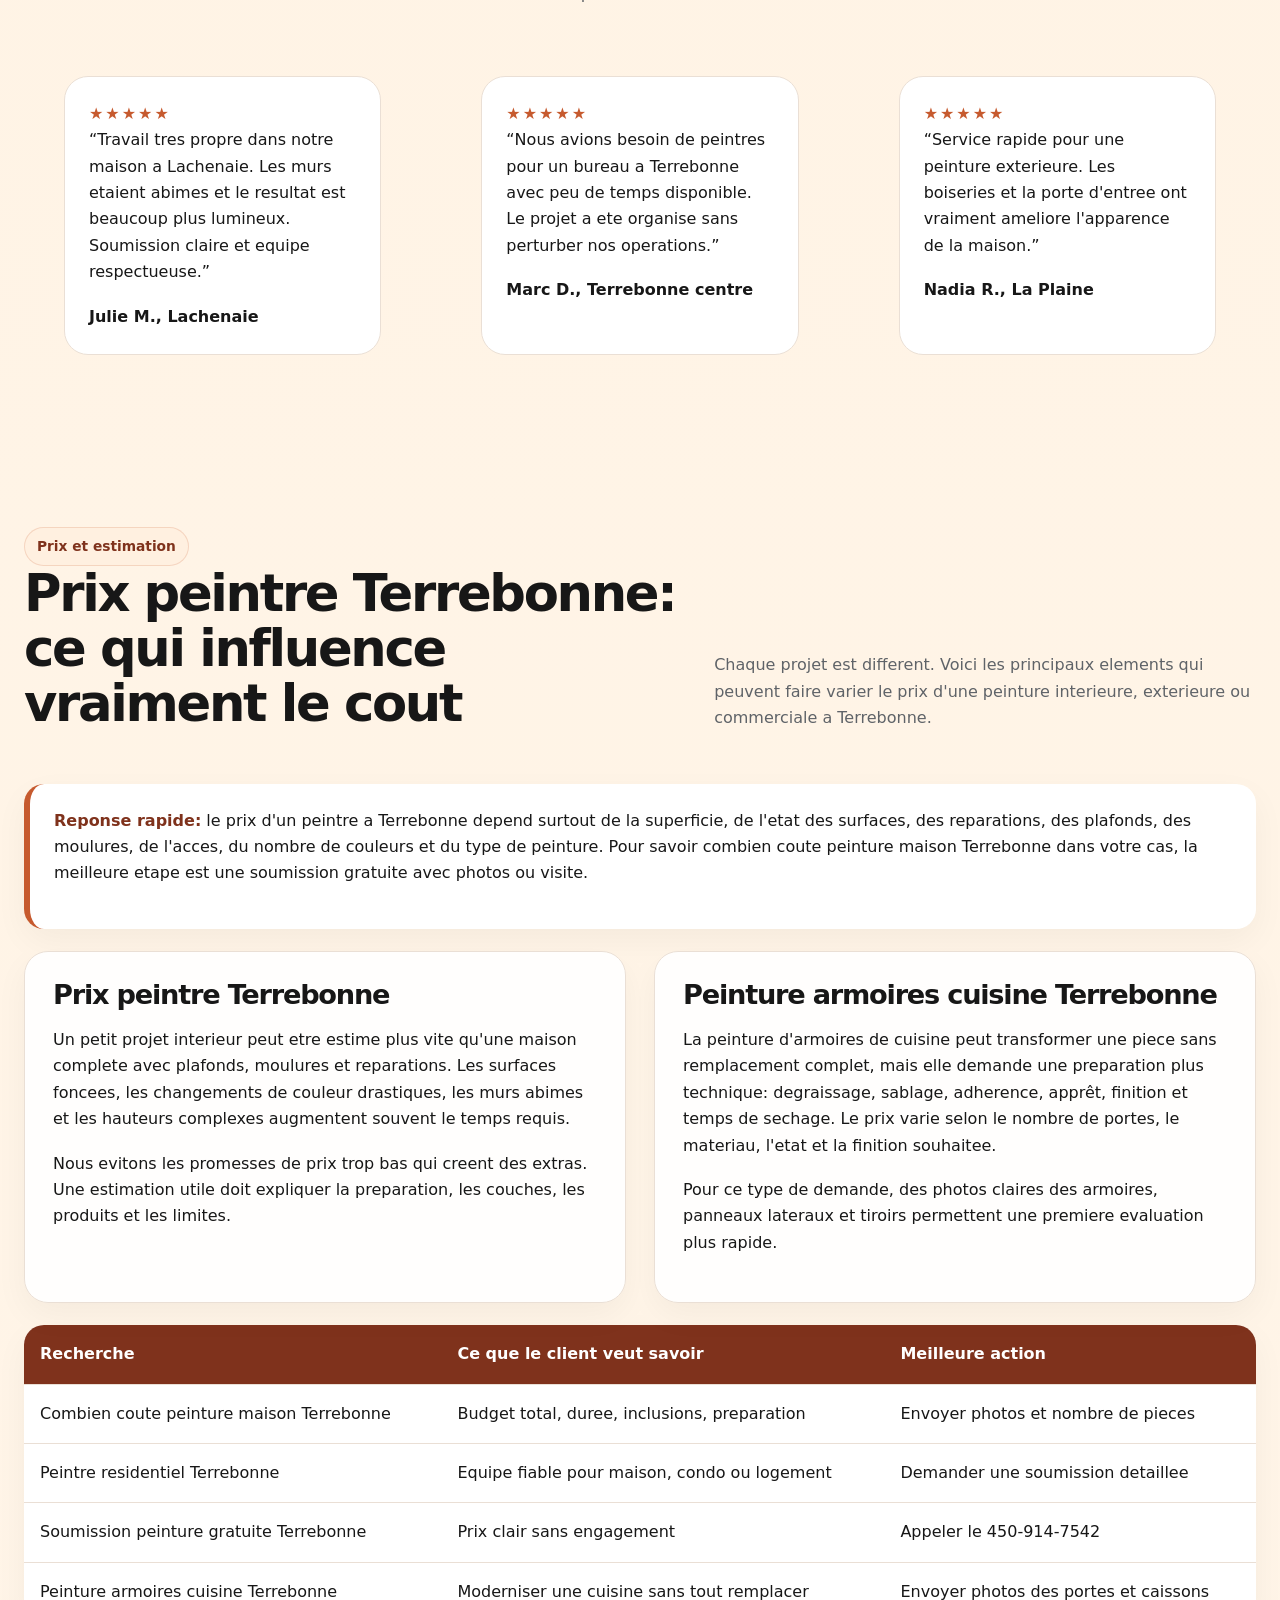
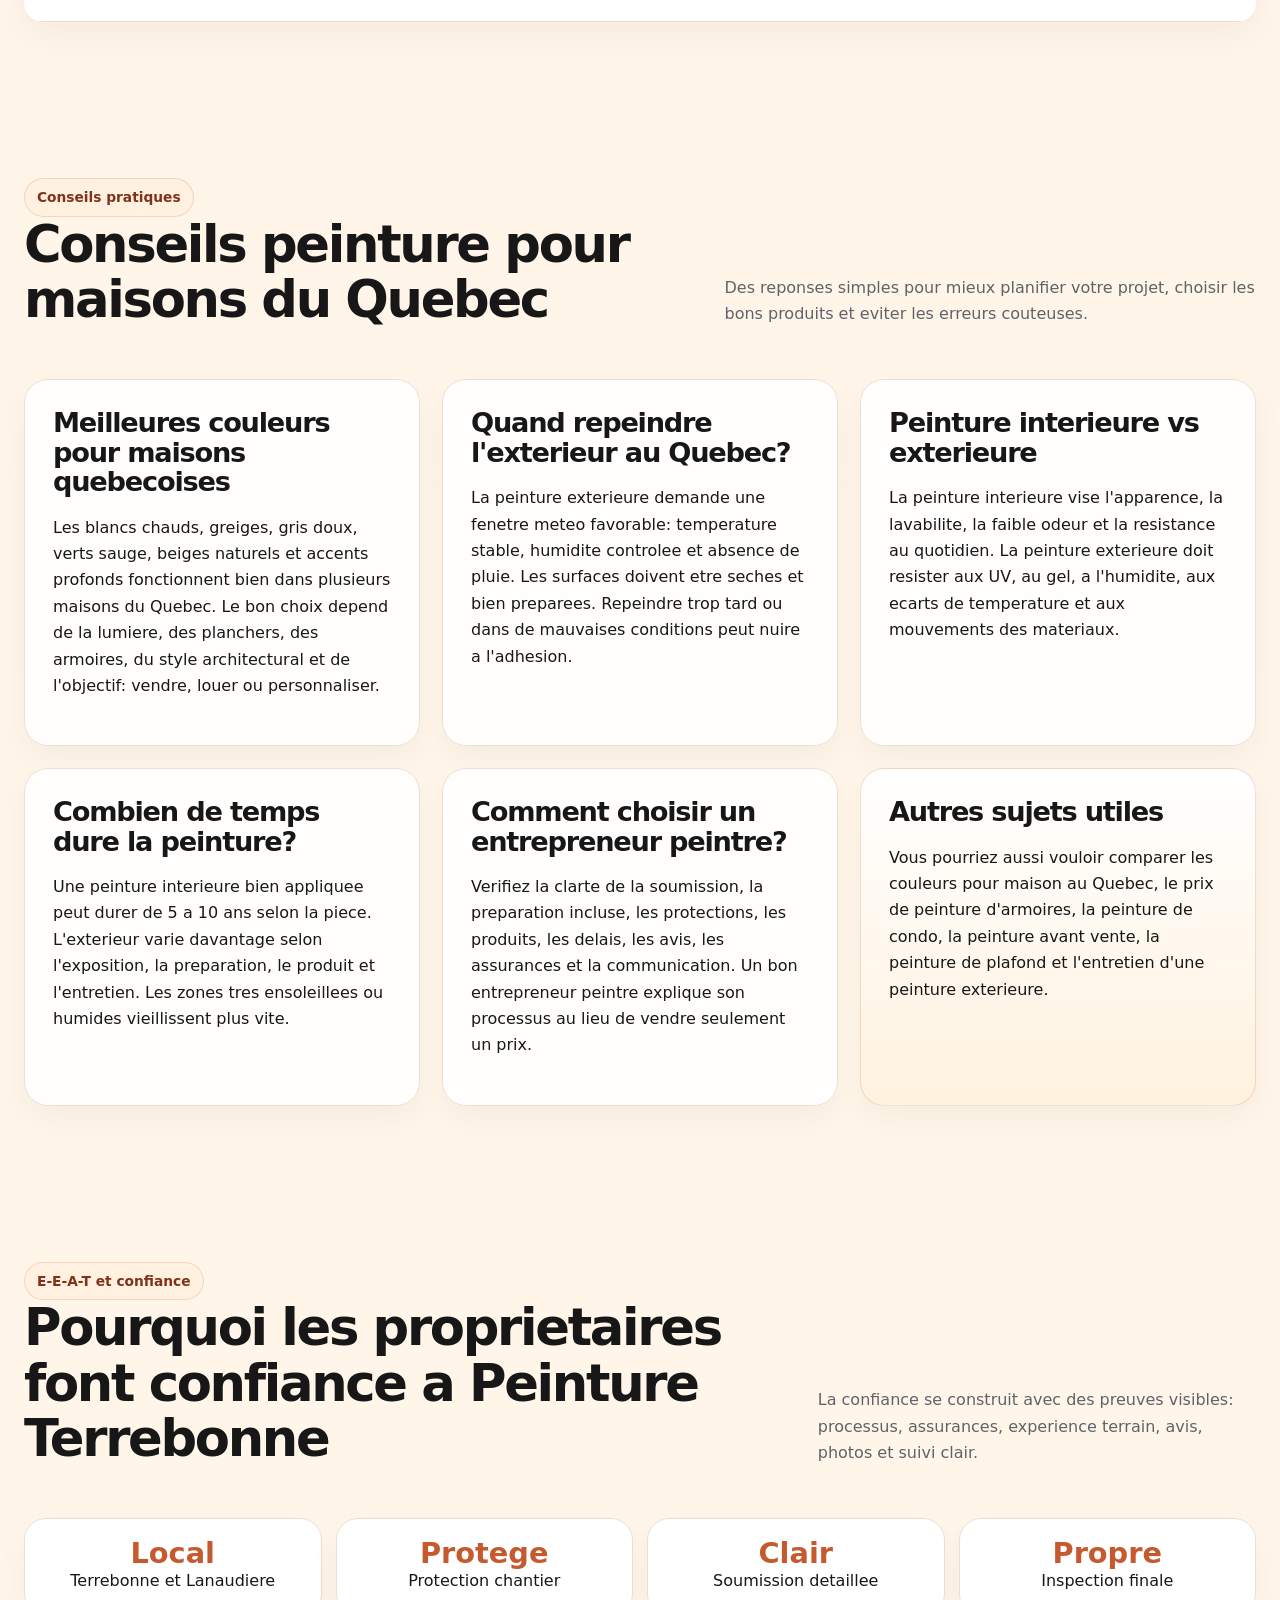
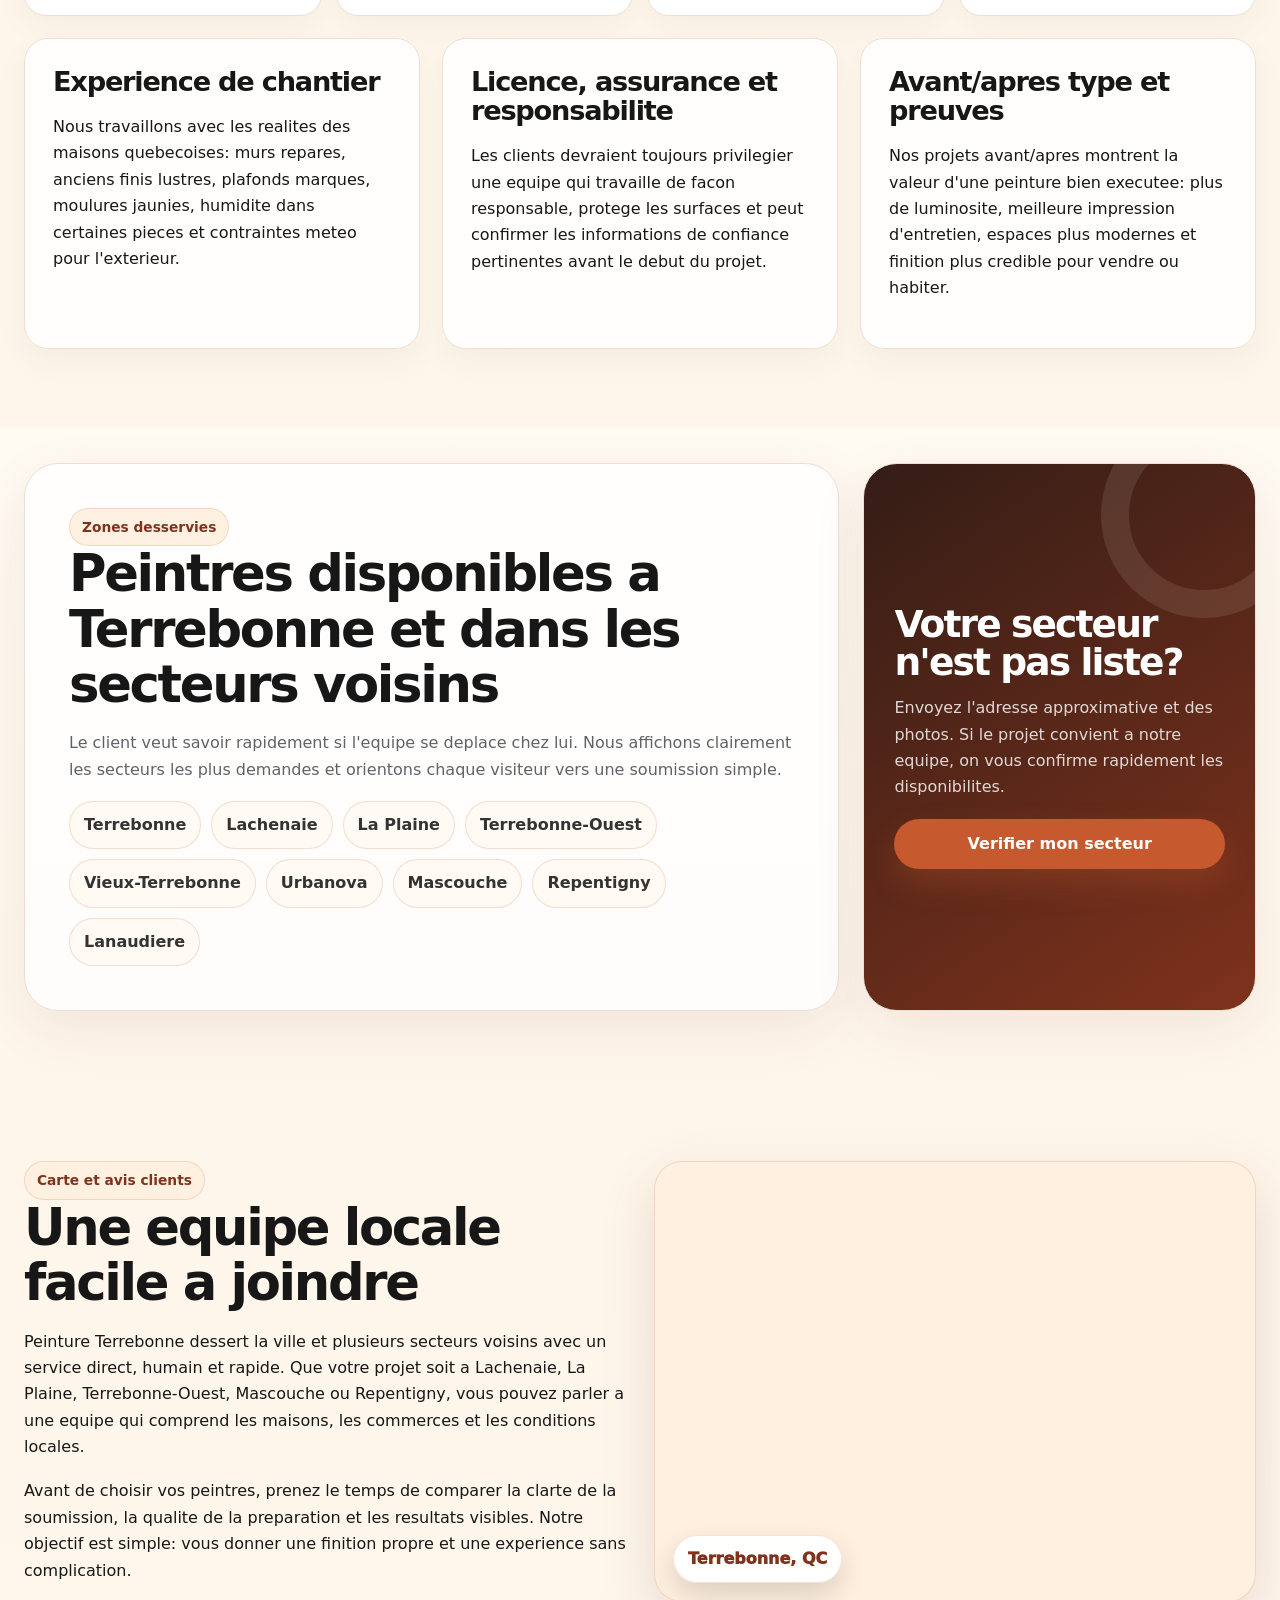
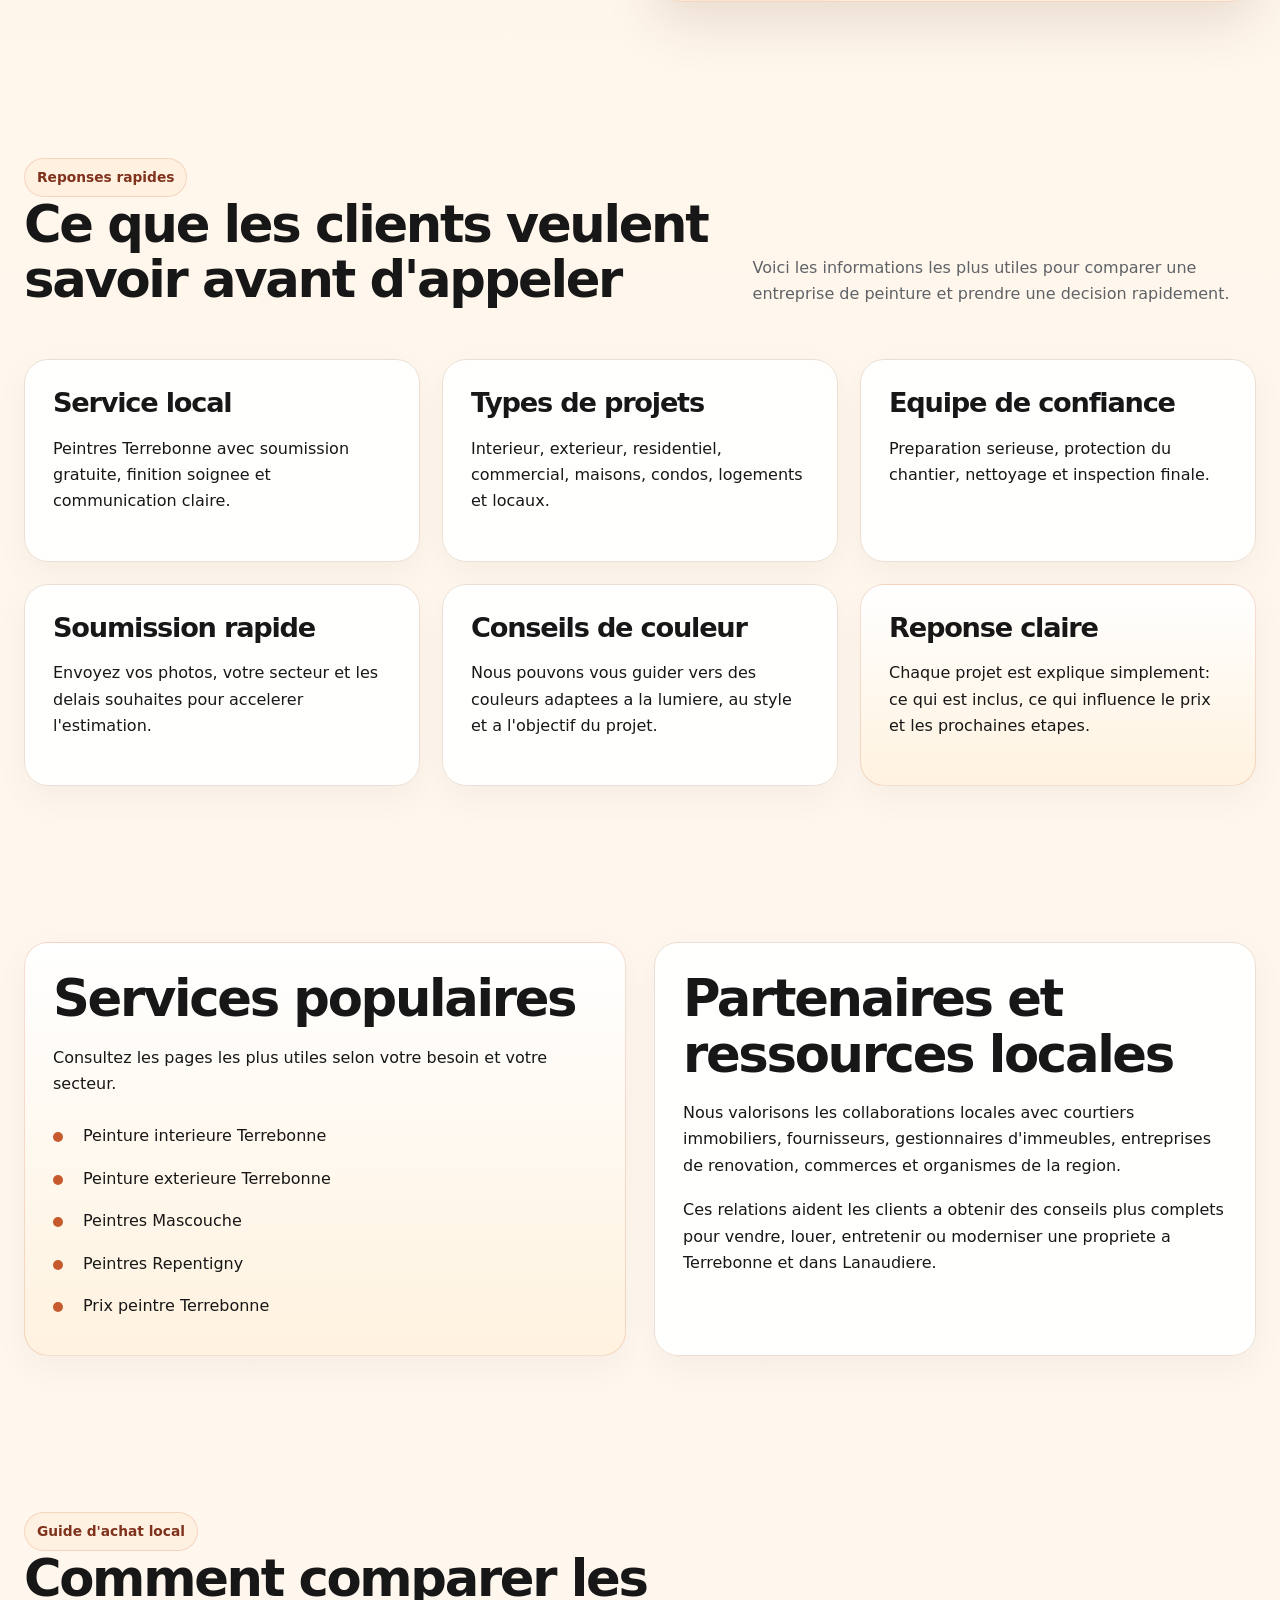
==== commit 5ea1f31f: "feat: actualizar sitio con version ES, nuevo logo y navegacion rediseñada - Agregar pagina en españo" ====
--- a/index.html
+++ b/index.html
@@ -8,6 +8,7 @@
   <link rel="canonical" href="https://peintureterrebonne.ca/">
   <link rel="alternate" hreflang="fr-CA" href="https://peintureterrebonne.ca/">
   <link rel="alternate" hreflang="en-CA" href="https://peintureterrebonne.ca/en/">
+  <link rel="alternate" hreflang="es-CA" href="https://peintureterrebonne.ca/es/">
   <link rel="preload" href="assets/styles.css" as="style">
   <link rel="stylesheet" href="assets/styles.css">
   <meta property="og:title" content="Peintres Terrebonne | Soumission peinture gratuite">
@@ -29,37 +30,56 @@
 </head>
 <body>
   <a class="skip-link" href="#contenu">Aller au contenu</a>
-  <div class="topbar"><div class="container"><span>Peintres professionnels a Terrebonne, Lachenaie et La Plaine</span><span><a href="tel:4509147542">450-914-7542</a> | <a href="mailto:soumission@peintureterrebonne.ca">soumission@peintureterrebonne.ca</a></span></div></div>
   <header class="nav">
     <div class="container nav-inner">
-      <a class="brand" href="index.html"><img class="brand-mark" src="public/logos/logo-light.png" alt="Logo Peinture Terrebonne" width="48" height="48"><span>Peinture Terrebonne</span></a>
+      <a class="brand" href="index.html"><img class="brand-logo" src="public/logos/logo-horizontal.svg" alt="Peinture Terrebonne" width="210" height="48"></a>
       <nav class="nav-links" aria-label="Navigation principale">
-        <a href="#services" data-scroll>Services</a><a href="peintre-terrebonne/index.html">Peintre Terrebonne</a><a href="peinture-interieure-terrebonne/index.html">Interieur</a><a href="peinture-exterieure-terrebonne/index.html">Exterieur</a><a href="#faq" data-scroll>FAQ</a><a class="lang" href="en/index.html">EN</a><a class="btn btn-primary" href="tel:4509147542">Appeler</a>
+        <a href="#services" data-scroll>Services</a><a href="#zones" data-scroll>Zones</a><a href="#specialites" data-scroll>Specialites</a><a href="#processus" data-scroll>Processus</a><a href="#faq" data-scroll>FAQ</a><a href="#soumission" data-scroll>Soumission</a><span class="lang-switch"><a class="lang is-active" href="index.html">FR</a><a class="lang" href="en/index.html">EN</a><a class="lang" href="es/index.html">ES</a></span><a class="btn btn-primary nav-phone" href="tel:4509147542">450-914-7542</a>
       </nav>
     </div>
   </header>
 
   <main id="contenu">
-    <section class="hero">
+    <section class="hero hero-home">
+      <div class="painter-video-bg" aria-hidden="true"></div>
       <div class="container hero-grid">
+        <div class="hero-copy">
+          <span class="eyebrow">Peintres premium a Terrebonne</span>
+          <h1>Une finition haut de gamme, sans prix exagere</h1>
+          <p class="lead">Peinture interieure et exterieure pour proprietaires exigeants: preparation serieuse, lignes propres et resultat durable.</p>
+          <div class="hero-actions"><a class="btn btn-primary" href="tel:4509147542">Appeler maintenant</a><a class="btn btn-secondary" href="#soumission" data-scroll>Obtenir ma soumission</a><a class="btn btn-ghost" href="#services" data-scroll>Voir les services</a></div>
+          <div class="trust-row"><div class="trust-card"><strong>Premium</strong>Finition soignee</div><div class="trust-card"><strong>Accessible</strong>Prix justes</div><div class="trust-card"><strong>Local</strong>Peintres Terrebonne</div></div>
+        </div>
+      </div>
+    </section>
+
+    <section class="lead-panel" aria-label="Soumission rapide peinture Terrebonne">
+      <div class="container lead-panel-inner">
+        <div class="lead-proof"><strong>Soumission claire en 24h</strong><span>Envoyez photos, pieces et delais. On vous repond avec les prochaines etapes.</span></div>
+        <div class="lead-proof"><strong>450-914-7542</strong><span>Parlez directement a une equipe locale de Terrebonne.</span></div>
+        <div class="lead-proof"><strong>Premium sans surprise</strong><span>Preparation, protection et finition expliquees avant le debut.</span></div>
+        <a class="btn btn-primary" href="#soumission" data-scroll>Demander une soumission</a>
+      </div>
+    </section>
+
+    <section class="client-paths">
+      <div class="container">
+        <div class="section-head"><div><span class="eyebrow">Pour qui?</span><h2>Un chemin clair selon votre projet</h2></div><p>La page doit aider chaque client a se reconnaitre vite: maison, exterieur, commerce leger ou projet avant vente/location.</p></div>
+        <div class="grid-4">
+          <article class="path-card"><span>01</span><h3>Maison ou condo</h3><p>Rafraichissement complet, pieces principales, chambres, plafonds et moulures.</p><a href="#soumission" data-scroll>Soumission residentielle</a></article>
+          <article class="path-card"><span>02</span><h3>Exterieur</h3><p>Portes, cadrages, escaliers, clotures, balcons, garages et elements de facade.</p><a href="#specialites" data-scroll>Voir les surfaces</a></article>
+          <article class="path-card"><span>03</span><h3>Commerce leger</h3><p>Bureaux, locaux, cliniques, corridors et espaces professionnels bien presentes.</p><a href="peintre-commercial-terrebonne/index.html">Peinture commerciale</a></article>
+          <article class="path-card"><span>04</span><h3>Vente ou location</h3><p>Retouches strategiques pour donner une impression propre rapidement.</p><a href="#soumission" data-scroll>Demander un refresh</a></article>
+        </div>
+      </div>
+    </section>
+
+    <section class="intro-copy">
+      <div class="container intro-panel">
+        <div><span class="eyebrow">Peintres a Terrebonne</span><h2>Une lecture plus claire, avec les details au bon endroit</h2></div>
         <div>
-          <span class="eyebrow">Soumission peinture gratuite a Terrebonne</span>
-          <h1>Peintres Terrebonne: une finition premium, locale et durable</h1>
           <p class="lead">Vous cherchez des <strong>peintres a Terrebonne</strong> capables de livrer un resultat propre, net et rentable pour votre maison, condo, multiplex, commerce ou bureau? Peinture Terrebonne offre un service de peinture interieure et exterieure concu pour les proprietaires qui veulent une equipe ponctuelle, une preparation serieuse et une finition qui fait monter la valeur percue de leur espace.</p>
           <p>Notre approche est simple: inspection claire, protection complete, produits adaptes au climat quebecois, communication rapide et chantier laisse propre. Que vous compariez les <strong>meilleurs peintres Terrebonne</strong>, que vous cherchiez un <a href="peintre-terrebonne/index.html"><strong>peintre residentiel Terrebonne</strong></a> pour rafraichir une maison familiale ou une <a href="peintre-commercial-terrebonne/index.html"><strong>compagnie de peinture Terrebonne</strong></a> fiable pour un local commercial, notre page vous aide a prendre une decision avec confiance.</p>
-          <div class="hero-actions"><a class="btn btn-primary" href="tel:4509147542">Appeler 450-914-7542</a><a class="btn btn-secondary" href="#soumission" data-scroll>Demander une soumission gratuite</a><a class="btn btn-ghost" href="mailto:soumission@peintureterrebonne.ca">Envoyer un courriel</a></div>
-          <div class="trust-row"><div class="trust-card"><strong>Local</strong>Terrebonne, Mascouche, Repentigny</div><div class="trust-card"><strong>Propre</strong>Protection, sablage, lignes nettes</div><div class="trust-card"><strong>Rapide</strong>Reponse claire et estimation detaillee</div></div>
-        </div>
-        <div class="hero-card">
-          <div class="hero-ba">
-            <span class="badge">Après</span>
-            <img class="hero-visual" src="public/realisations/terrebonne-sejour-apres.png" alt="Sejour repeint par peintres professionnels a Terrebonne, accent bleu marine" width="1024" height="1024" fetchpriority="high">
-            <div class="hero-avant-wrap" role="button" tabindex="0" aria-label="Voir la photo avant peinture en grand">
-              <span class="hero-avant-label">Avant — cliquer pour agrandir</span>
-              <img class="hero-avant-img" src="public/realisations/terrebonne-sejour-avant.png" alt="Avant peinture interieure Terrebonne" width="200" height="200" loading="lazy">
-            </div>
-          </div>
-          <div class="paint-strip" aria-hidden="true"></div>
         </div>
       </div>
     </section>
@@ -68,9 +88,23 @@
       <div class="container">
         <div class="section-head"><div><span class="eyebrow">Services de peinture Terrebonne</span><h2>Une entreprise de peinture a Terrebonne axee sur la preparation, pas seulement la couleur</h2></div><p>Une belle peinture ne commence pas avec le rouleau. Elle commence avec l'etat des surfaces, le choix du produit, la protection des pieces et une methode de travail constante.</p></div>
         <div class="grid-3">
-          <article class="card accent"><div class="icon">01</div><h3><a href="peinture-interieure-terrebonne/index.html">Peinture interieure Terrebonne</a></h3><p>Pour salons, cuisines, chambres, cages d'escalier, plafonds, moulures, portes et sous-sols, notre service de <strong>peinture interieure Terrebonne</strong> vise une finition uniforme et elegante. Nous reparons les petites imperfections, calfeutrons les joints visibles, poncons les zones rugueuses et appliquons les couches necessaires pour eviter les traces de rouleau.</p><ul class="list"><li>Murs, plafonds, boiseries et escaliers</li><li>Peintures lavables pour familles et animaux</li><li>Couleurs neutres, accent walls et finis modernes</li></ul></article>
-          <article class="card"><div class="icon">02</div><h3><a href="peinture-exterieure-terrebonne/index.html">Peinture exterieure Terrebonne</a></h3><p>La <strong>peinture exterieure Terrebonne</strong> doit resister aux hivers, a l'humidite, au soleil et aux variations de temperature. Nous evaluons l'adhesion, les fissures, les joints et les zones exposees avant de recommander une solution. Portes, cadrages, revetement, balcon, galerie, cloture ou garage: le but est d'ameliorer l'apparence sans sacrifier la durabilite.</p><ul class="list"><li>Preparation et grattage des surfaces</li><li>Produits adaptes au climat de Lanaudiere</li><li>Rehaussement de l'attrait exterieur</li></ul></article>
-          <article class="card"><div class="icon">03</div><h3><a href="peintre-commercial-terrebonne/index.html">Peintres commerciaux Terrebonne</a></h3><p>Les <strong>peintres commerciaux Terrebonne</strong> doivent comprendre les horaires, l'image de marque et la circulation dans un commerce. Nous travaillons pour bureaux, boutiques, cliniques, restaurants, immeubles locatifs et espaces professionnels. L'objectif est de livrer un environnement plus credible, plus propre et plus accueillant, avec le moins de perturbation possible.</p><ul class="list"><li>Horaires coordonnes selon vos operations</li><li>Finitions resistantes pour zones passantes</li><li>Peinture de locaux, corridors et bureaux</li></ul></article>
+          <article class="card accent"><div class="icon">01</div><h3><a href="peinture-interieure-terrebonne/index.html">Peinture interieure Terrebonne</a></h3><p>Pour maisons, condos et logements, nous transformons salons, cuisines, chambres, plafonds, cages d'escalier, portes et moulures avec une finition propre, lavable et lumineuse.</p><ul class="list"><li>Murs, plafonds, boiseries et escaliers</li><li>Protection des planchers et meubles</li><li>Preparation pour resultat uniforme</li></ul></article>
+          <article class="card"><div class="icon">02</div><h3><a href="peinture-exterieure-terrebonne/index.html">Peinture exterieure Terrebonne</a></h3><p>Nous peinturons les surfaces exterieures qui donnent du caractere a une propriete: portes, cadrages, balcons, escaliers, clotures, garages et elements de facade.</p><ul class="list"><li>Grattage, sablage et nettoyage</li><li>Produits adaptes au climat du Quebec</li><li>Finition durable et attrait de facade</li></ul></article>
+          <article class="card"><div class="icon">03</div><h3><a href="peintre-commercial-terrebonne/index.html">Peinture commerciale legere</a></h3><p>Pour bureaux, commerces, cliniques, logements locatifs et espaces professionnels, nous livrons une peinture propre, coordonnee et durable sans compliquer vos operations.</p><ul class="list"><li>Locaux, corridors et receptions</li><li>Horaires planifies selon vos besoins</li><li>Finitions resistantes aux zones passantes</li></ul></article>
+        </div>
+      </div>
+    </section>
+
+    <section id="specialites" class="service-showcase">
+      <div class="container">
+        <div class="section-head"><div><span class="eyebrow">Services specialises</span><h2>Des travaux precis pour une finition vraiment haut de gamme</h2></div><p>Au-dela des murs, nous prenons en charge les surfaces qui changent le plus la perception d'une propriete: armoires, escaliers, rampes, clotures, boiseries et preparation complete.</p></div>
+        <div class="grid-3 service-cards">
+          <article class="card accent"><div class="icon">04</div><h3>Peinture d'armoires et cabinets</h3><p>Rafraichissez une cuisine sans remplacement complet. Nous evaluons le materiau, degraissons, sablons, appliquons l'appret approprie et recommandons une finition resistante aux manipulations quotidiennes.</p><ul class="list"><li>Portes, caissons et panneaux lateraux</li><li>Preparation anti-graisse et adhesion</li><li>Finition lisse pour cuisine moderne</li></ul></article>
+          <article class="card"><div class="icon">05</div><h3>Preparation des surfaces</h3><p>La preparation est ce qui se voit le moins au debut, mais le plus avec le temps. Nous corrigeons les petites imperfections, sablons les zones rugueuses, calfeutrons les joints et protegeons les pieces avant l'application.</p><ul class="list"><li>Reparations mineures et poncage</li><li>Masquage propre des moulures</li><li>Appret selon l'etat du support</li></ul></article>
+          <article class="card"><div class="icon">06</div><h3>Peinture exterieure d'escaliers</h3><p>Escaliers, limons, contremarches, rampes et garde-corps demandent un produit durable et une preparation adaptee aux passages frequents, au gel, au soleil et a l'humidite.</p><ul class="list"><li>Escaliers de galerie et entree</li><li>Rampes, barreaux et garde-corps</li><li>Finition antiecaillage selon surface</li></ul></article>
+          <article class="card"><div class="icon">07</div><h3>Peinture de clotures</h3><p>Bois, metal ou surfaces deja teintes: nous validons l'etat, nettoyons, grattons au besoin et appliquons une finition qui ameliore l'apparence de votre terrain sans donner un look surcharge.</p><ul class="list"><li>Clotures, portillons et sections de cour</li><li>Teinture ou peinture selon le support</li><li>Protection contre soleil et humidite</li></ul></article>
+          <article class="card"><div class="icon">08</div><h3>Boiseries, portes et moulures</h3><p>Les details font la difference dans une finition premium. Portes interieures, cadrages, plinthes, moulures et boiseries jaunies peuvent transformer l'impression de proprete d'une maison.</p><ul class="list"><li>Lignes nettes autour des cadres</li><li>Fini lavable pour zones touchees</li><li>Modernisation sans renovation lourde</li></ul></article>
+          <article class="card accent"><div class="icon">09</div><h3>Retouches avant vente ou location</h3><p>Pour vendre, louer ou remettre un logement en service, nous ciblons les surfaces qui donnent rapidement une impression d'entretien: murs marques, coins uses, plafonds taches et zones passantes.</p><ul class="list"><li>Refresh rapide et propre</li><li>Priorites selon budget</li><li>Soumission claire avec photos</li></ul></article>
         </div>
       </div>
     </section>
@@ -135,27 +169,6 @@
     </section>
 
     <section>
-      <div class="container grid-2">
-        <div><span class="eyebrow">Secteurs desservis</span><h2>Service de peinture dans les quartiers de Terrebonne et environs</h2><p>Peinture Terrebonne dessert les secteurs residentiels et commerciaux de la ville, avec une attention particuliere aux quartiers ou la demande de rafraichissement interieur, de preparation a la vente et d'entretien exterieur est forte.</p><p>Nous intervenons notamment a Lachenaie, La Plaine, Terrebonne-Ouest, Urbanova, Cote Terrebonne, le Vieux-Terrebonne, le secteur du chemin Gascon, pres des Galeries Terrebonne, dans les zones familiales pres des parcs et dans les secteurs commerciaux. Selon la portee du projet, nous pouvons aussi desservir Mascouche, Repentigny, Laval et Lanaudiere.</p></div>
-        <div class="card"><h3>Quartiers et villes proches</h3><div class="areas"><span class="pill">Lachenaie</span><span class="pill">La Plaine</span><span class="pill">Vieux-Terrebonne</span><span class="pill">Urbanova</span><span class="pill">Terrebonne-Ouest</span><span class="pill">Cote Terrebonne</span><a class="pill" href="peintres-mascouche/index.html">Peintres Mascouche</a><a class="pill" href="peintres-repentigny/index.html">Peintres Repentigny</a><span class="pill">Laval</span><span class="pill">Lanaudiere</span></div></div>
-      </div>
-    </section>
-
-    <section>
-      <div class="container">
-        <div class="section-head"><div><span class="eyebrow">Services par secteur</span><h2>Peintres locaux par secteur: Lachenaie, La Plaine, Terrebonne-Ouest, Mascouche et Repentigny</h2></div><p>Chaque quartier a ses types de proprietes, ses besoins et ses contraintes. Ces informations vous aident a savoir si notre equipe peut bien repondre a votre projet local.</p></div>
-        <div class="grid-3">
-          <article class="card"><h3>Peintres Lachenaie</h3><p>Lachenaie compte plusieurs maisons familiales, condos et proprietes etablies ou la peinture sert souvent a moderniser sans renovation majeure. Nos peintres a Lachenaie peuvent aider pour salons ouverts, cages d'escalier, chambres, cuisines et rafraichissements avant vente. La lumiere naturelle et les finis existants influencent beaucoup le choix des blancs, greiges et couleurs d'accent.</p></article>
-          <article class="card"><h3>Peintres La Plaine</h3><p>A La Plaine, plusieurs proprietaires recherchent un service de peinture maison Terrebonne pratique, propre et bien planifie. Les projets typiques incluent sous-sols, chambres d'enfants, agrandissements, garages, boiseries et exterieurs. Nous adaptons la soumission selon la preparation requise et les contraintes de calendrier familial.</p></article>
-          <article class="card"><h3>Peintres Terrebonne-Ouest</h3><p>Terrebonne-Ouest regroupe des secteurs residentiels et commerciaux ou l'apparence compte rapidement: entrees, aires ouvertes, bureaux a domicile, locaux professionnels et immeubles locatifs. Une finition nette sur moulures, portes et plafonds aide a donner une impression d'entretien et de valeur.</p></article>
-          <article class="card"><h3><a href="peintres-mascouche/index.html">Peintres Mascouche</a></h3><p>Mascouche est un marche naturel pour Peinture Terrebonne. Selon la portee du projet, nous pouvons desservir les proprietaires qui cherchent peinture interieure, peinture exterieure, peinture de condo ou rafraichissement commercial avec une equipe proche et reactive.</p></article>
-          <article class="card"><h3><a href="peintres-repentigny/index.html">Peintres Repentigny</a></h3><p>Repentigny et Lanaudiere representent aussi des zones pertinentes pour les projets bien planifies. Les demandes frequentes touchent les maisons familiales, logements locatifs, bureaux, locaux commerciaux et peinture avant mise en vente.</p></article>
-          <article class="card accent"><h3>Une equipe proche du terrain</h3><p>Nos services sont presentes par secteur pour mieux refleter les besoins reels des clients autour de Terrebonne: maisons familiales, condos, commerces, logements locatifs, exterieurs et projets avant vente.</p></article>
-        </div>
-      </div>
-    </section>
-
-    <section>
       <div class="container">
         <div class="section-head"><div><span class="eyebrow">Prix et estimation</span><h2>Prix peintre Terrebonne: ce qui influence vraiment le cout</h2></div><p>Chaque projet est different. Voici les principaux elements qui peuvent faire varier le prix d'une peinture interieure, exterieure ou commerciale a Terrebonne.</p></div>
         <div class="snippet-box"><p><strong>Reponse rapide:</strong> le prix d'un peintre a Terrebonne depend surtout de la superficie, de l'etat des surfaces, des reparations, des plafonds, des moulures, de l'acces, du nombre de couleurs et du type de peinture. Pour savoir combien coute peinture maison Terrebonne dans votre cas, la meilleure etape est une soumission gratuite avec photos ou visite.</p></div>
@@ -189,6 +202,13 @@
       </div>
     </section>
 
+    <section id="zones" class="conversion-zone">
+      <div class="container zone-layout">
+        <div class="zone-copy"><span class="eyebrow">Zones desservies</span><h2>Peintres disponibles a Terrebonne et dans les secteurs voisins</h2><p>Le client veut savoir rapidement si l'equipe se deplace chez lui. Nous affichons clairement les secteurs les plus demandes et orientons chaque visiteur vers une soumission simple.</p><div class="areas zone-pills"><span class="pill">Terrebonne</span><span class="pill">Lachenaie</span><span class="pill">La Plaine</span><span class="pill">Terrebonne-Ouest</span><span class="pill">Vieux-Terrebonne</span><span class="pill">Urbanova</span><a class="pill" href="peintres-mascouche/index.html">Mascouche</a><a class="pill" href="peintres-repentigny/index.html">Repentigny</a><span class="pill">Lanaudiere</span></div></div>
+        <div class="zone-card"><strong>Votre secteur n'est pas liste?</strong><p>Envoyez l'adresse approximative et des photos. Si le projet convient a notre equipe, on vous confirme rapidement les disponibilites.</p><a class="btn btn-primary" href="#soumission" data-scroll>Verifier mon secteur</a></div>
+      </div>
+    </section>
+
     <section>
       <div class="container grid-2">
         <div><span class="eyebrow">Carte et avis clients</span><h2>Une equipe locale facile a joindre</h2><p>Peinture Terrebonne dessert la ville et plusieurs secteurs voisins avec un service direct, humain et rapide. Que votre projet soit a Lachenaie, La Plaine, Terrebonne-Ouest, Mascouche ou Repentigny, vous pouvez parler a une equipe qui comprend les maisons, les commerces et les conditions locales.</p><p>Avant de choisir vos peintres, prenez le temps de comparer la clarte de la soumission, la qualite de la preparation et les resultats visibles. Notre objectif est simple: vous donner une finition propre et une experience sans complication.</p></div>
@@ -225,7 +245,7 @@
     <section id="soumission">
       <div class="container grid-2">
         <div><span class="eyebrow">Conversion rapide</span><h2>Demandez votre soumission peinture gratuite a Terrebonne</h2><p class="lead">Expliquez votre projet en moins de deux minutes. Nous vous repondrons avec les prochaines etapes, les informations necessaires et une estimation claire.</p><p>Pour accelerer la soumission, indiquez le type de propriete, les pieces ou surfaces, votre secteur, les delais souhaites et si les murs necessitent des reparations. Vous pouvez aussi joindre des photos par courriel a <a href="mailto:soumission@peintureterrebonne.ca">soumission@peintureterrebonne.ca</a>.</p><div class="cta-row"><a class="btn btn-primary" href="tel:4509147542">Appeler maintenant</a><a class="btn btn-secondary" href="mailto:soumission@peintureterrebonne.ca">Envoyer des photos</a></div></div>
-        <form class="card form" data-estimate-form><h3>Formulaire de soumission</h3><input name="name" autocomplete="name" placeholder="Nom complet" required><input name="phone" autocomplete="tel" placeholder="Telephone" required><input name="email" type="email" autocomplete="email" placeholder="Courriel"><select name="service"><option>Peinture interieure</option><option>Peinture exterieure</option><option>Peinture residentielle</option><option>Peinture commerciale</option><option>Autre projet de peinture</option></select><textarea name="message" placeholder="Decrivez votre projet, votre secteur et les delais souhaites"></textarea><button class="btn-primary" type="submit">Envoyer la demande</button><small>Nous vous repondrons avec les prochaines etapes pour confirmer votre estimation.</small></form>
+        <form class="card form" data-estimate-form><h3>Formulaire de soumission</h3><input name="name" autocomplete="name" placeholder="Nom complet" required><input name="phone" autocomplete="tel" placeholder="Telephone" required><input name="email" type="email" autocomplete="email" placeholder="Courriel"><select name="service"><option>Peinture interieure</option><option>Peinture exterieure</option><option>Peinture residentielle</option><option>Peinture commerciale</option><option>Peinture d'armoires et cabinets</option><option>Preparation des surfaces</option><option>Escaliers exterieurs</option><option>Clotures</option><option>Boiseries, portes et moulures</option><option>Autre projet de peinture</option></select><textarea name="message" placeholder="Decrivez votre projet, votre secteur et les delais souhaites"></textarea><button class="btn-primary" type="submit">Envoyer la demande</button><small>Nous vous repondrons avec les prochaines etapes pour confirmer votre estimation.</small></form>
       </div>
     </section>
 
@@ -269,7 +289,7 @@
 
   </main>
 
-  <aside class="conversion-strip" aria-label="Demande de soumission rapide"><div class="conversion-copy"><div class="conversion-icon">☎</div><div><strong><span class="pulse-dot"></span>Soumission rapide a Terrebonne</strong><span>Parlez directement a un peintre local.</span></div></div><div class="cta-row"><a class="conversion-phone" href="tel:4509147542">450-914-7542</a><a class="btn btn-primary" href="tel:4509147542">Appeler</a><a class="btn btn-secondary" href="#soumission" data-scroll>Soumission</a></div></aside>
+  <aside class="conversion-strip" aria-label="Demande de soumission rapide"><div class="conversion-copy"><div class="conversion-icon">☎</div><div><strong><span class="pulse-dot"></span>Soumission peinture a Terrebonne</strong><span>Qualite premium, prix accessibles, reponse claire.</span></div></div><div class="cta-row"><a class="conversion-phone" href="tel:4509147542">450-914-7542</a><a class="btn btn-primary" href="tel:4509147542">Appeler</a><a class="btn btn-secondary" href="#soumission" data-scroll>Soumission</a></div></aside>
 
   <footer class="footer"><div class="container"><div><strong>Peinture Terrebonne</strong><br>Peintres residentiels et commerciaux a Terrebonne</div><div><a href="peintre-terrebonne/index.html">Peintre Terrebonne</a><br><a href="peinture-interieure-terrebonne/index.html">Peinture interieure</a><br><a href="peinture-exterieure-terrebonne/index.html">Peinture exterieure</a></div><div><a href="peintre-commercial-terrebonne/index.html">Peintre commercial</a><br><a href="peintres-mascouche/index.html">Peintres Mascouche</a><br><a href="peintres-repentigny/index.html">Peintres Repentigny</a><br><a href="prix-peintre-terrebonne/index.html">Prix peintre Terrebonne</a></div><div><a href="tel:4509147542">450-914-7542</a><br><a href="mailto:soumission@peintureterrebonne.ca">soumission@peintureterrebonne.ca</a></div></div></footer>
   <div class="lb" id="lb-avant" role="dialog" aria-modal="true" aria-label="Avant peinture" hidden>
--- a/assets/styles.css
+++ b/assets/styles.css
@@ -1,13 +1,16 @@
 :root {
-  --red: #c8102e;
-  --red-dark: #8f0b20;
-  --red-soft: #fff1f3;
+  --red: #c65a2e;
+  --red-dark: #7f321c;
+  --red-soft: #fff0df;
+  --paint-gold: #d99a2b;
+  --paint-rose: #b24a62;
+  --paint-plum: #4a2636;
   --ink: #171717;
   --muted: #5f6368;
-  --line: #ececec;
+  --line: #eadfd5;
   --white: #ffffff;
-  --cream: #fffafa;
-  --shadow: 0 18px 55px rgba(80, 0, 12, .12);
+  --cream: #fff8ee;
+  --shadow: 0 18px 55px rgba(92, 42, 18, .14);
   --radius: 24px;
   font-family: Inter, ui-sans-serif, system-ui, -apple-system, BlinkMacSystemFont, "Segoe UI", sans-serif;
 }
@@ -17,13 +20,13 @@
 body {
   margin: 0;
   color: var(--ink);
-  background: linear-gradient(180deg, #fff 0%, #fff7f8 46%, #fff 100%);
+  background: linear-gradient(180deg, #fffaf2 0%, #fff3e4 42%, #fffaf4 100%);
   line-height: 1.65;
 }
 body.has-sticky-cta { padding-bottom: 82px; }
 a { color: inherit; text-decoration: none; }
 img { max-width: 100%; height: auto; display: block; }
-.container { width: min(1160px, calc(100% - 32px)); margin: 0 auto; }
+.container { width: min(1480px, calc(100% - 48px)); margin: 0 auto; }
 .skip-link { position: absolute; left: -999px; top: 10px; background: var(--red); color: #fff; padding: 10px 14px; z-index: 20; }
 .skip-link:focus { left: 10px; }
 
@@ -34,37 +37,85 @@
   position: sticky; top: 0; z-index: 10; backdrop-filter: blur(14px);
   background: rgba(255,255,255,.92); border-bottom: 1px solid var(--line);
 }
-.nav-inner { min-height: 74px; display: flex; align-items: center; justify-content: space-between; gap: 22px; }
+.nav-inner { min-height: 96px; display: flex; align-items: center; justify-content: space-between; gap: 18px; }
 .brand { display: flex; align-items: center; gap: 12px; font-weight: 900; letter-spacing: -.04em; font-size: 1.18rem; }
-.brand-mark { width: 48px; height: 48px; border-radius: 14px; object-fit: cover; box-shadow: 0 10px 24px rgba(200,16,46,.22); border: 1px solid rgba(200,16,46,.14); }
-.nav-links { display: flex; align-items: center; gap: 20px; font-size: .95rem; color: #343434; }
+.brand-mark { width: 48px; height: 48px; border-radius: 14px; object-fit: cover; box-shadow: 0 10px 24px rgba(198,90,46,.22); border: 1px solid rgba(198,90,46,.14); }
+.brand-logo { width: clamp(300px, 32vw, 430px); height: auto; display: block; }
+.nav-links { display: flex; align-items: center; justify-content: flex-end; gap: clamp(9px, 1.1vw, 18px); font-size: .92rem; color: #343434; flex-wrap: wrap; }
 .nav-links a:hover { color: var(--red); }
-.lang { border: 1px solid var(--line); padding: 8px 10px; border-radius: 999px; background: #fff; font-weight: 800; }
+.lang-switch { display: inline-flex; align-items: center; gap: 4px; padding: 4px; border: 1px solid var(--line); border-radius: 999px; background: #fff; }
+.lang { border: 0; padding: 6px 9px; border-radius: 999px; background: transparent; font-weight: 900; font-size: .82rem; }
+.lang.is-active { background: var(--red-dark); color: #fff; }
+.nav-phone { min-height: 42px; padding: 10px 14px; white-space: nowrap; }
 .btn, button {
   display: inline-flex; align-items: center; justify-content: center; gap: 9px; min-height: 48px;
   padding: 12px 18px; border-radius: 999px; border: 0; cursor: pointer; font-weight: 900;
   transition: transform .2s ease, box-shadow .2s ease, background .2s ease;
 }
 .btn:hover, button:hover { transform: translateY(-2px); }
-.btn-primary { background: var(--red); color: #fff; box-shadow: 0 14px 30px rgba(200,16,46,.25); }
+.btn-primary { background: var(--red); color: #fff; box-shadow: 0 14px 30px rgba(198,90,46,.28); }
 .btn-primary:hover { background: var(--red-dark); }
-.btn-secondary { background: #fff; color: var(--red); border: 1px solid rgba(200,16,46,.18); }
-.btn-ghost { background: transparent; color: var(--red); border: 1px solid rgba(200,16,46,.26); }
-
-.hero { position: relative; overflow: hidden; padding: 78px 0 48px; }
-.hero:before { content: ""; position: absolute; inset: -140px -120px auto auto; width: 430px; height: 430px; background: radial-gradient(circle, rgba(200,16,46,.18), transparent 65%); pointer-events: none; }
-.hero-grid { display: grid; grid-template-columns: 1fr 1.1fr; gap: 48px; align-items: center; }
-.eyebrow { display: inline-flex; gap: 8px; align-items: center; color: var(--red); background: var(--red-soft); border: 1px solid rgba(200,16,46,.12); border-radius: 999px; padding: 7px 12px; font-weight: 900; font-size: .86rem; }
+.btn-secondary { background: #fff; color: var(--red-dark); border: 1px solid rgba(198,90,46,.22); }
+.btn-ghost { background: transparent; color: var(--red-dark); border: 1px solid rgba(198,90,46,.3); }
+.hero .btn-ghost { color: #fff; border-color: rgba(255,255,255,.44); }
+.hero .btn-ghost:hover { background: rgba(255,255,255,.1); }
+
+.hero { position: relative; overflow: hidden; min-height: calc(100vh - 110px); padding: clamp(82px, 10vw, 148px) 0 72px; isolation: isolate; background: #22120d; color: #fff; display: grid; align-items: center; }
+.hero:after { content: ""; position: absolute; inset: 0; z-index: -1; background: radial-gradient(circle at 50% 48%, rgba(0,0,0,.08), rgba(0,0,0,.42) 45%, rgba(0,0,0,.76) 100%), linear-gradient(90deg, rgba(16,10,8,.8) 0%, rgba(31,16,11,.54) 48%, rgba(31,16,11,.26) 100%); pointer-events: none; }
+.painter-video-bg { position: absolute; inset: -3%; z-index: -2; background: linear-gradient(115deg, #24120d, #7f321c 42%, #d99a2b 100%); overflow: hidden; }
+.painter-video-bg:before { content: ""; position: absolute; inset: -4%; background-image: url('../public/realisations/hero-painter-bg.png'); background-size: cover; background-position: center right; opacity: .88; filter: saturate(.92) contrast(1.04); animation: heroPainterPan 18s ease-in-out infinite alternate; }
+.painter-video-bg:after { content: ""; position: absolute; inset: 0; background: linear-gradient(180deg, rgba(0,0,0,.12), rgba(0,0,0,.3)), repeating-linear-gradient(92deg, rgba(255,255,255,.05) 0 1px, transparent 1px 54px); opacity: .55; mix-blend-mode: overlay; }
+.hero-grid { display: grid; grid-template-columns: minmax(0, 1.06fr) minmax(420px, .94fr); gap: clamp(34px, 5vw, 76px); align-items: center; }
+.hero-home .hero-grid { grid-template-columns: 1fr; place-items: center; text-align: center; }
+.hero-copy { width: min(920px, 100%); display: grid; justify-items: center; }
+.eyebrow { display: inline-flex; gap: 8px; align-items: center; color: var(--red-dark); background: rgba(255,240,223,.9); border: 1px solid rgba(198,90,46,.18); border-radius: 999px; padding: 7px 12px; font-weight: 900; font-size: .86rem; }
 h1, h2, h3 { line-height: 1.08; letter-spacing: -.045em; margin: 0 0 18px; }
-h1 { font-size: clamp(2.55rem, 6vw, 5.4rem); }
+h1 { font-size: clamp(3rem, 7vw, 7.4rem); max-width: 980px; text-wrap: balance; }
 h2 { font-size: clamp(2rem, 4vw, 3.55rem); }
 h3 { font-size: clamp(1.25rem, 2.2vw, 1.7rem); }
 p { margin: 0 0 18px; }
-.lead { color: #373737; font-size: clamp(1.08rem, 2vw, 1.28rem); max-width: 760px; }
+.lead { color: #373737; font-size: clamp(1.08rem, 1.5vw, 1.34rem); max-width: 920px; }
+.hero .lead { color: rgba(255,255,255,.86); max-width: 760px; text-wrap: balance; }
+.hero p:not(.lead) { max-width: 980px; }
 .hero-actions, .cta-row { display: flex; gap: 12px; flex-wrap: wrap; margin: 28px 0; }
+.hero .hero-actions { justify-content: center; margin: 30px 0 18px; }
 .trust-row { display: grid; grid-template-columns: repeat(3, minmax(0, 1fr)); gap: 12px; margin-top: 26px; }
-.trust-card { background: rgba(255,255,255,.78); border: 1px solid var(--line); border-radius: 18px; padding: 15px; box-shadow: 0 8px 24px rgba(0,0,0,.04); }
-.trust-card strong { display: block; color: var(--red-dark); font-size: 1.05rem; }
+.hero .trust-row { width: min(720px, 100%); margin-top: 18px; }
+.trust-card { background: rgba(255,255,255,.12); border: 1px solid rgba(255,255,255,.2); border-radius: 18px; padding: 15px; box-shadow: 0 8px 24px rgba(0,0,0,.12); backdrop-filter: blur(16px); color: rgba(255,255,255,.84); }
+.trust-card strong { display: block; color: #fff; font-size: 1.05rem; }
+.lead-panel { position: relative; z-index: 2; padding: 0 0 28px; margin-top: -44px; }
+.lead-panel-inner { display: grid; grid-template-columns: repeat(3, minmax(0, 1fr)) auto; align-items: center; gap: 14px; padding: 16px; border-radius: 30px; background: rgba(255,255,255,.94); border: 1px solid rgba(198,90,46,.18); box-shadow: 0 24px 70px rgba(52,29,22,.2); backdrop-filter: blur(18px); }
+.lead-proof { padding: 12px 14px; border-radius: 22px; background: linear-gradient(180deg, #fff, #fff6eb); border: 1px solid var(--line); }
+.lead-proof strong { display: block; color: var(--red-dark); line-height: 1.1; font-size: 1.04rem; }
+.lead-proof span { display: block; color: var(--muted); font-size: .9rem; line-height: 1.35; margin-top: 5px; }
+.conversion-zone { padding: 36px 0 72px; background: linear-gradient(180deg, #fffaf2, #fff6eb); }
+.zone-layout { display: grid; grid-template-columns: minmax(0, 1.35fr) minmax(320px, .65fr); gap: 24px; align-items: stretch; }
+.zone-copy, .zone-card { border: 1px solid var(--line); border-radius: 34px; background: rgba(255,255,255,.82); box-shadow: 0 18px 55px rgba(92,42,18,.08); }
+.zone-copy { padding: clamp(26px, 4vw, 44px); }
+.zone-copy h2 { max-width: 900px; }
+.zone-copy p { max-width: 860px; color: var(--muted); }
+.zone-pills { margin-top: 18px; }
+.zone-pills .pill { background: #fffaf4; border-color: rgba(198,90,46,.18); }
+.zone-card { padding: 30px; display: flex; flex-direction: column; justify-content: center; background: linear-gradient(145deg, #341d16, #7f321c); color: #fff; position: relative; overflow: hidden; }
+.zone-card:after { content: ""; position: absolute; right: -52px; top: -52px; width: 150px; height: 150px; border-radius: 999px; border: 28px solid rgba(255,240,223,.1); }
+.zone-card strong { display: block; font-size: clamp(1.55rem, 3vw, 2.35rem); line-height: 1.02; letter-spacing: -.05em; margin-bottom: 14px; }
+.zone-card p { color: rgba(255,255,255,.82); }
+.local-zones { background: #fffaf4; padding-top: 40px; }
+.zone-feature { border-radius: 34px; padding: clamp(26px, 4vw, 42px); background: linear-gradient(135deg, #341d16, #7f321c); color: #fff; box-shadow: 0 24px 70px rgba(52,29,22,.18); }
+.zone-feature h3 { font-size: clamp(1.7rem, 3vw, 2.7rem); }
+.zone-feature p { color: rgba(255,255,255,.86); }
+.zone-feature .areas { margin: 22px 0; }
+.zone-feature .pill { background: rgba(255,255,255,.12); border-color: rgba(255,255,255,.2); color: #fff; }
+.zone-grid { display: grid; grid-template-columns: repeat(2, minmax(0, 1fr)); gap: 16px; }
+.zone-grid .card { padding: 22px; }
+.client-paths { padding-top: 72px; background: #fffaf4; }
+.grid-4 { display: grid; grid-template-columns: repeat(4, minmax(0, 1fr)); gap: 18px; }
+.path-card { background: #fff; border: 1px solid var(--line); border-radius: 26px; padding: 24px; box-shadow: 0 14px 36px rgba(52,29,22,.06); position: relative; overflow: hidden; }
+.path-card:before { content: ""; position: absolute; inset: 0 0 auto; height: 5px; background: linear-gradient(90deg, var(--red-dark), var(--red), var(--paint-gold)); }
+.path-card span { display: inline-grid; place-items: center; width: 42px; height: 42px; border-radius: 15px; background: var(--red-soft); color: var(--red-dark); font-weight: 950; margin-bottom: 16px; }
+.path-card h3 { margin-bottom: 12px; }
+.path-card p { color: var(--muted); }
+.path-card a { color: var(--red-dark); font-weight: 950; }
 .hero-card { background: #fff; border: 1px solid var(--line); border-radius: 34px; padding: 16px; box-shadow: var(--shadow); position: relative; animation: floatIn .8s ease both; }
 .hero-card .badge { position: absolute; left: 28px; top: 28px; z-index: 2; background: #fff; border-radius: 999px; padding: 9px 13px; font-weight: 900; color: var(--red-dark); box-shadow: 0 12px 24px rgba(0,0,0,.12); }
 .hero-visual { border-radius: 26px; overflow: hidden; background: #f4f4f4; border: 1px solid var(--line); width: 100%; height: auto; display: block; aspect-ratio: 4/5; object-fit: cover; }
@@ -79,16 +130,24 @@
 .lb-img { max-width: min(90vw, 700px); max-height: 90vh; border-radius: 18px; object-fit: contain; box-shadow: 0 24px 80px rgba(0,0,0,.6); cursor: default; }
 .lb-close { position: absolute; top: 20px; right: 24px; background: rgba(255,255,255,.15); border: none; color: #fff; font-size: 1.6rem; line-height: 1; width: 44px; height: 44px; border-radius: 50%; cursor: pointer; display: flex; align-items: center; justify-content: center; transition: background .15s; }
 .lb-close:hover { background: rgba(255,255,255,.3); }
-.paint-strip { height: 12px; background: linear-gradient(90deg, var(--red-dark), var(--red), #ff7d8b); border-radius: 999px; margin-top: 14px; }
+.paint-strip { height: 12px; background: linear-gradient(90deg, var(--red-dark), var(--red), var(--paint-gold), var(--paint-rose)); border-radius: 999px; margin-top: 14px; }
 
 section { padding: 78px 0; }
+.intro-copy { padding: 34px 0 78px; background: linear-gradient(180deg, #fffaf2, #fff6eb); }
+.intro-panel { display: grid; grid-template-columns: .75fr 1.25fr; gap: clamp(24px, 5vw, 70px); align-items: start; background: rgba(255,255,255,.76); border: 1px solid var(--line); border-radius: 34px; padding: clamp(24px, 4vw, 44px); box-shadow: 0 18px 55px rgba(92,42,18,.08); }
+.intro-panel h2 { margin-bottom: 0; }
+.intro-panel p:last-child { margin-bottom: 0; }
+.service-showcase { background: radial-gradient(circle at 12% 10%, rgba(217,154,43,.16), transparent 28%), linear-gradient(180deg, #fff6eb 0%, #fffaf4 100%); }
+.service-cards .card { position: relative; overflow: hidden; }
+.service-cards .card:after { content: ""; position: absolute; right: -34px; top: -34px; width: 112px; height: 112px; border-radius: 50%; background: rgba(198,90,46,.08); pointer-events: none; }
+.service-cards .card h3 { max-width: 14ch; }
 .section-head { display: flex; justify-content: space-between; align-items: end; gap: 24px; margin-bottom: 34px; }
-.section-head p { max-width: 720px; color: var(--muted); }
+.section-head p { max-width: 840px; color: var(--muted); }
 .grid-2 { display: grid; grid-template-columns: repeat(2, minmax(0, 1fr)); gap: 28px; }
 .grid-3 { display: grid; grid-template-columns: repeat(3, minmax(0, 1fr)); gap: 22px; }
 .card { background: rgba(255,255,255,.9); border: 1px solid var(--line); border-radius: var(--radius); padding: 28px; box-shadow: 0 12px 34px rgba(0,0,0,.045); transition: transform .25s ease, box-shadow .25s ease, border-color .25s ease; }
-.card:hover { transform: translateY(-4px); box-shadow: 0 18px 44px rgba(80,0,12,.09); border-color: rgba(200,16,46,.18); }
-.card.accent { border-color: rgba(200,16,46,.18); background: linear-gradient(180deg, #fff, #fff5f6); }
+.card:hover { transform: translateY(-4px); box-shadow: 0 18px 44px rgba(92,42,18,.1); border-color: rgba(198,90,46,.2); }
+.card.accent { border-color: rgba(198,90,46,.2); background: linear-gradient(180deg, #fff, #fff2df); }
 .icon { width: 48px; height: 48px; display: grid; place-items: center; background: var(--red-soft); color: var(--red); border-radius: 16px; font-weight: 900; margin-bottom: 16px; }
 .list { padding: 0; margin: 18px 0 0; list-style: none; }
 .list li { padding: 8px 0 8px 30px; position: relative; }
@@ -116,9 +175,9 @@
 .kpi-row { display: grid; grid-template-columns: repeat(4, minmax(0, 1fr)); gap: 14px; }
 .kpi { background: #fff; border: 1px solid var(--line); border-radius: 22px; padding: 20px; text-align: center; box-shadow: 0 12px 34px rgba(0,0,0,.04); }
 .kpi strong { display: block; color: var(--red); font-size: 1.8rem; line-height: 1; }
-.map-wrap { position: relative; border-radius: 28px; overflow: hidden; border: 1px solid rgba(200,16,46,.18); box-shadow: var(--shadow); background: var(--red-soft); min-height: 420px; height: 100%; }
+.map-wrap { position: relative; border-radius: 28px; overflow: hidden; border: 1px solid rgba(198,90,46,.18); box-shadow: var(--shadow); background: var(--red-soft); min-height: 420px; height: 100%; }
 .map-wrap iframe { width: 100%; height: 100%; min-height: 420px; border: 0; display: block; filter: saturate(.92) contrast(1.03); }
-.map-wrap:after { content: "Terrebonne, QC"; position: absolute; left: 18px; bottom: 18px; background: rgba(255,255,255,.94); color: var(--red-dark); border: 1px solid rgba(200,16,46,.16); border-radius: 999px; padding: 10px 14px; font-weight: 950; box-shadow: 0 12px 30px rgba(0,0,0,.14); pointer-events: none; }
+.map-wrap:after { content: "Terrebonne, QC"; position: absolute; left: 18px; bottom: 18px; background: rgba(255,255,255,.94); color: var(--red-dark); border: 1px solid rgba(198,90,46,.16); border-radius: 999px; padding: 10px 14px; font-weight: 950; box-shadow: 0 12px 30px rgba(0,0,0,.14); pointer-events: none; }
 .faq-grid { display: grid; grid-template-columns: repeat(2, minmax(0, 1fr)); gap: 12px; align-items: start; }
 .faq details { background: #fff; border: 1px solid var(--line); border-radius: 18px; padding: 0; margin-bottom: 0; overflow: hidden; }
 .faq summary { cursor: pointer; font-weight: 900; color: #202020; }
@@ -141,19 +200,20 @@
 .seo-notes p, .seo-notes li { color: #d8d8d8; }
 .footer { padding: 36px 0; background: #100b0c; color: #fff; }
 .footer .container { display: flex; justify-content: space-between; gap: 22px; flex-wrap: wrap; }
-.conversion-strip { position: fixed; left: 14px; right: 14px; bottom: 14px; z-index: 30; background: linear-gradient(135deg, rgba(255,255,255,.98), rgba(255,241,243,.98)); border: 1px solid rgba(200,16,46,.22); border-radius: 28px; padding: 12px; box-shadow: 0 22px 60px rgba(40,0,8,.24); backdrop-filter: blur(16px); display: grid; grid-template-columns: 1fr auto; align-items: center; gap: 16px; max-width: 980px; margin: 0 auto; }
+.conversion-strip { position: fixed; left: 14px; right: 14px; bottom: 14px; z-index: 30; background: linear-gradient(135deg, rgba(255,255,255,.98), rgba(255,240,223,.98)); border: 1px solid rgba(198,90,46,.22); border-radius: 28px; padding: 12px; box-shadow: 0 22px 60px rgba(55,22,9,.2); backdrop-filter: blur(16px); display: grid; grid-template-columns: 1fr auto; align-items: center; gap: 16px; max-width: 980px; margin: 0 auto; }
 .conversion-copy { display: grid; grid-template-columns: 52px 1fr; align-items: center; gap: 14px; }
-.conversion-icon { width: 52px; height: 52px; border-radius: 18px; display: grid; place-items: center; color: #fff; background: linear-gradient(135deg, var(--red-dark), var(--red)); box-shadow: 0 12px 26px rgba(200,16,46,.28); font-weight: 900; }
+.conversion-icon { width: 52px; height: 52px; border-radius: 18px; display: grid; place-items: center; color: #fff; background: linear-gradient(135deg, var(--red-dark), var(--red)); box-shadow: 0 12px 26px rgba(198,90,46,.28); font-weight: 900; }
 .conversion-strip strong { display: block; line-height: 1.12; font-size: 1.02rem; }
 .conversion-strip span { color: var(--muted); font-size: .92rem; }
 .conversion-phone { color: var(--red-dark); font-size: clamp(1.45rem, 4vw, 2.35rem); font-weight: 950; letter-spacing: -.04em; line-height: 1; white-space: nowrap; }
 .conversion-strip .cta-row { margin: 0; gap: 8px; align-items: center; }
 .reveal { opacity: 0; transform: translateY(22px); transition: opacity .65s ease, transform .65s ease; }
 .reveal.is-visible { opacity: 1; transform: translateY(0); }
-.pulse-dot { width: 10px; height: 10px; border-radius: 999px; background: #18a957; display: inline-block; margin-right: 8px; box-shadow: 0 0 0 0 rgba(24,169,87,.5); animation: pulse 1.8s infinite; }
+.pulse-dot { width: 10px; height: 10px; border-radius: 999px; background: var(--paint-gold); display: inline-block; margin-right: 8px; box-shadow: 0 0 0 0 rgba(217,154,43,.5); animation: pulse 1.8s infinite; }
 
 @keyframes floatIn { from { opacity: 0; transform: translateY(22px) scale(.98); } to { opacity: 1; transform: translateY(0) scale(1); } }
-@keyframes pulse { 70% { box-shadow: 0 0 0 12px rgba(24,169,87,0); } 100% { box-shadow: 0 0 0 0 rgba(24,169,87,0); } }
+@keyframes pulse { 70% { box-shadow: 0 0 0 12px rgba(217,154,43,0); } 100% { box-shadow: 0 0 0 0 rgba(217,154,43,0); } }
+@keyframes heroPainterPan { from { transform: scale(1.04) translate3d(-1.5%, 0, 0); } to { transform: scale(1.12) translate3d(1.5%, -1%, 0); } }
 
 @media (prefers-reduced-motion: reduce) {
   html { scroll-behavior: auto; }
@@ -163,12 +223,18 @@
 
 @media (max-width: 900px) {
   .nav-links { display: none; }
+  .brand-logo { width: min(330px, 82vw); }
   .hero-grid, .grid-2, .split { grid-template-columns: 1fr; }
   .grid-3, .gallery, .testimonials { grid-template-columns: 1fr; }
   .faq-grid { grid-template-columns: 1fr; }
   .kpi-row { grid-template-columns: repeat(2, minmax(0, 1fr)); }
   .section-head { display: block; }
   .trust-row { grid-template-columns: 1fr; }
+  .lead-panel { margin-top: -28px; padding-bottom: 18px; }
+  .lead-panel-inner { grid-template-columns: 1fr; border-radius: 24px; }
+  .zone-layout, .zone-grid { grid-template-columns: 1fr; }
+  .grid-4 { grid-template-columns: 1fr; }
+  .intro-panel { grid-template-columns: 1fr; }
   section { padding: 56px 0; }
   .conversion-strip { align-items: stretch; }
   .conversion-strip { grid-template-columns: 1fr; padding: 10px; }
@@ -179,7 +245,7 @@
 }
 
 @media (max-width: 560px) {
-  .container { width: min(100% - 22px, 1160px); }
+  .container { width: min(100% - 22px, 1480px); }
   .hero { padding-top: 48px; }
   .btn { width: 100%; }
   .topbar .container { display: block; }
--- a/assets/styles.css
+++ b/assets/styles.css
@@ -1,13 +1,16 @@
 :root {
-  --red: #c8102e;
-  --red-dark: #8f0b20;
-  --red-soft: #fff1f3;
+  --red: #c65a2e;
+  --red-dark: #7f321c;
+  --red-soft: #fff0df;
+  --paint-gold: #d99a2b;
+  --paint-rose: #b24a62;
+  --paint-plum: #4a2636;
   --ink: #171717;
   --muted: #5f6368;
-  --line: #ececec;
+  --line: #eadfd5;
   --white: #ffffff;
-  --cream: #fffafa;
-  --shadow: 0 18px 55px rgba(80, 0, 12, .12);
+  --cream: #fff8ee;
+  --shadow: 0 18px 55px rgba(92, 42, 18, .14);
   --radius: 24px;
   font-family: Inter, ui-sans-serif, system-ui, -apple-system, BlinkMacSystemFont, "Segoe UI", sans-serif;
 }
@@ -17,13 +20,13 @@
 body {
   margin: 0;
   color: var(--ink);
-  background: linear-gradient(180deg, #fff 0%, #fff7f8 46%, #fff 100%);
+  background: linear-gradient(180deg, #fffaf2 0%, #fff3e4 42%, #fffaf4 100%);
   line-height: 1.65;
 }
 body.has-sticky-cta { padding-bottom: 82px; }
 a { color: inherit; text-decoration: none; }
 img { max-width: 100%; height: auto; display: block; }
-.container { width: min(1160px, calc(100% - 32px)); margin: 0 auto; }
+.container { width: min(1480px, calc(100% - 48px)); margin: 0 auto; }
 .skip-link { position: absolute; left: -999px; top: 10px; background: var(--red); color: #fff; padding: 10px 14px; z-index: 20; }
 .skip-link:focus { left: 10px; }
 
@@ -34,37 +37,85 @@
   position: sticky; top: 0; z-index: 10; backdrop-filter: blur(14px);
   background: rgba(255,255,255,.92); border-bottom: 1px solid var(--line);
 }
-.nav-inner { min-height: 74px; display: flex; align-items: center; justify-content: space-between; gap: 22px; }
+.nav-inner { min-height: 96px; display: flex; align-items: center; justify-content: space-between; gap: 18px; }
 .brand { display: flex; align-items: center; gap: 12px; font-weight: 900; letter-spacing: -.04em; font-size: 1.18rem; }
-.brand-mark { width: 48px; height: 48px; border-radius: 14px; object-fit: cover; box-shadow: 0 10px 24px rgba(200,16,46,.22); border: 1px solid rgba(200,16,46,.14); }
-.nav-links { display: flex; align-items: center; gap: 20px; font-size: .95rem; color: #343434; }
+.brand-mark { width: 48px; height: 48px; border-radius: 14px; object-fit: cover; box-shadow: 0 10px 24px rgba(198,90,46,.22); border: 1px solid rgba(198,90,46,.14); }
+.brand-logo { width: clamp(300px, 32vw, 430px); height: auto; display: block; }
+.nav-links { display: flex; align-items: center; justify-content: flex-end; gap: clamp(9px, 1.1vw, 18px); font-size: .92rem; color: #343434; flex-wrap: wrap; }
 .nav-links a:hover { color: var(--red); }
-.lang { border: 1px solid var(--line); padding: 8px 10px; border-radius: 999px; background: #fff; font-weight: 800; }
+.lang-switch { display: inline-flex; align-items: center; gap: 4px; padding: 4px; border: 1px solid var(--line); border-radius: 999px; background: #fff; }
+.lang { border: 0; padding: 6px 9px; border-radius: 999px; background: transparent; font-weight: 900; font-size: .82rem; }
+.lang.is-active { background: var(--red-dark); color: #fff; }
+.nav-phone { min-height: 42px; padding: 10px 14px; white-space: nowrap; }
 .btn, button {
   display: inline-flex; align-items: center; justify-content: center; gap: 9px; min-height: 48px;
   padding: 12px 18px; border-radius: 999px; border: 0; cursor: pointer; font-weight: 900;
   transition: transform .2s ease, box-shadow .2s ease, background .2s ease;
 }
 .btn:hover, button:hover { transform: translateY(-2px); }
-.btn-primary { background: var(--red); color: #fff; box-shadow: 0 14px 30px rgba(200,16,46,.25); }
+.btn-primary { background: var(--red); color: #fff; box-shadow: 0 14px 30px rgba(198,90,46,.28); }
 .btn-primary:hover { background: var(--red-dark); }
-.btn-secondary { background: #fff; color: var(--red); border: 1px solid rgba(200,16,46,.18); }
-.btn-ghost { background: transparent; color: var(--red); border: 1px solid rgba(200,16,46,.26); }
-
-.hero { position: relative; overflow: hidden; padding: 78px 0 48px; }
-.hero:before { content: ""; position: absolute; inset: -140px -120px auto auto; width: 430px; height: 430px; background: radial-gradient(circle, rgba(200,16,46,.18), transparent 65%); pointer-events: none; }
-.hero-grid { display: grid; grid-template-columns: 1fr 1.1fr; gap: 48px; align-items: center; }
-.eyebrow { display: inline-flex; gap: 8px; align-items: center; color: var(--red); background: var(--red-soft); border: 1px solid rgba(200,16,46,.12); border-radius: 999px; padding: 7px 12px; font-weight: 900; font-size: .86rem; }
+.btn-secondary { background: #fff; color: var(--red-dark); border: 1px solid rgba(198,90,46,.22); }
+.btn-ghost { background: transparent; color: var(--red-dark); border: 1px solid rgba(198,90,46,.3); }
+.hero .btn-ghost { color: #fff; border-color: rgba(255,255,255,.44); }
+.hero .btn-ghost:hover { background: rgba(255,255,255,.1); }
+
+.hero { position: relative; overflow: hidden; min-height: calc(100vh - 110px); padding: clamp(82px, 10vw, 148px) 0 72px; isolation: isolate; background: #22120d; color: #fff; display: grid; align-items: center; }
+.hero:after { content: ""; position: absolute; inset: 0; z-index: -1; background: radial-gradient(circle at 50% 48%, rgba(0,0,0,.08), rgba(0,0,0,.42) 45%, rgba(0,0,0,.76) 100%), linear-gradient(90deg, rgba(16,10,8,.8) 0%, rgba(31,16,11,.54) 48%, rgba(31,16,11,.26) 100%); pointer-events: none; }
+.painter-video-bg { position: absolute; inset: -3%; z-index: -2; background: linear-gradient(115deg, #24120d, #7f321c 42%, #d99a2b 100%); overflow: hidden; }
+.painter-video-bg:before { content: ""; position: absolute; inset: -4%; background-image: url('../public/realisations/hero-painter-bg.png'); background-size: cover; background-position: center right; opacity: .88; filter: saturate(.92) contrast(1.04); animation: heroPainterPan 18s ease-in-out infinite alternate; }
+.painter-video-bg:after { content: ""; position: absolute; inset: 0; background: linear-gradient(180deg, rgba(0,0,0,.12), rgba(0,0,0,.3)), repeating-linear-gradient(92deg, rgba(255,255,255,.05) 0 1px, transparent 1px 54px); opacity: .55; mix-blend-mode: overlay; }
+.hero-grid { display: grid; grid-template-columns: minmax(0, 1.06fr) minmax(420px, .94fr); gap: clamp(34px, 5vw, 76px); align-items: center; }
+.hero-home .hero-grid { grid-template-columns: 1fr; place-items: center; text-align: center; }
+.hero-copy { width: min(920px, 100%); display: grid; justify-items: center; }
+.eyebrow { display: inline-flex; gap: 8px; align-items: center; color: var(--red-dark); background: rgba(255,240,223,.9); border: 1px solid rgba(198,90,46,.18); border-radius: 999px; padding: 7px 12px; font-weight: 900; font-size: .86rem; }
 h1, h2, h3 { line-height: 1.08; letter-spacing: -.045em; margin: 0 0 18px; }
-h1 { font-size: clamp(2.55rem, 6vw, 5.4rem); }
+h1 { font-size: clamp(3rem, 7vw, 7.4rem); max-width: 980px; text-wrap: balance; }
 h2 { font-size: clamp(2rem, 4vw, 3.55rem); }
 h3 { font-size: clamp(1.25rem, 2.2vw, 1.7rem); }
 p { margin: 0 0 18px; }
-.lead { color: #373737; font-size: clamp(1.08rem, 2vw, 1.28rem); max-width: 760px; }
+.lead { color: #373737; font-size: clamp(1.08rem, 1.5vw, 1.34rem); max-width: 920px; }
+.hero .lead { color: rgba(255,255,255,.86); max-width: 760px; text-wrap: balance; }
+.hero p:not(.lead) { max-width: 980px; }
 .hero-actions, .cta-row { display: flex; gap: 12px; flex-wrap: wrap; margin: 28px 0; }
+.hero .hero-actions { justify-content: center; margin: 30px 0 18px; }
 .trust-row { display: grid; grid-template-columns: repeat(3, minmax(0, 1fr)); gap: 12px; margin-top: 26px; }
-.trust-card { background: rgba(255,255,255,.78); border: 1px solid var(--line); border-radius: 18px; padding: 15px; box-shadow: 0 8px 24px rgba(0,0,0,.04); }
-.trust-card strong { display: block; color: var(--red-dark); font-size: 1.05rem; }
+.hero .trust-row { width: min(720px, 100%); margin-top: 18px; }
+.trust-card { background: rgba(255,255,255,.12); border: 1px solid rgba(255,255,255,.2); border-radius: 18px; padding: 15px; box-shadow: 0 8px 24px rgba(0,0,0,.12); backdrop-filter: blur(16px); color: rgba(255,255,255,.84); }
+.trust-card strong { display: block; color: #fff; font-size: 1.05rem; }
+.lead-panel { position: relative; z-index: 2; padding: 0 0 28px; margin-top: -44px; }
+.lead-panel-inner { display: grid; grid-template-columns: repeat(3, minmax(0, 1fr)) auto; align-items: center; gap: 14px; padding: 16px; border-radius: 30px; background: rgba(255,255,255,.94); border: 1px solid rgba(198,90,46,.18); box-shadow: 0 24px 70px rgba(52,29,22,.2); backdrop-filter: blur(18px); }
+.lead-proof { padding: 12px 14px; border-radius: 22px; background: linear-gradient(180deg, #fff, #fff6eb); border: 1px solid var(--line); }
+.lead-proof strong { display: block; color: var(--red-dark); line-height: 1.1; font-size: 1.04rem; }
+.lead-proof span { display: block; color: var(--muted); font-size: .9rem; line-height: 1.35; margin-top: 5px; }
+.conversion-zone { padding: 36px 0 72px; background: linear-gradient(180deg, #fffaf2, #fff6eb); }
+.zone-layout { display: grid; grid-template-columns: minmax(0, 1.35fr) minmax(320px, .65fr); gap: 24px; align-items: stretch; }
+.zone-copy, .zone-card { border: 1px solid var(--line); border-radius: 34px; background: rgba(255,255,255,.82); box-shadow: 0 18px 55px rgba(92,42,18,.08); }
+.zone-copy { padding: clamp(26px, 4vw, 44px); }
+.zone-copy h2 { max-width: 900px; }
+.zone-copy p { max-width: 860px; color: var(--muted); }
+.zone-pills { margin-top: 18px; }
+.zone-pills .pill { background: #fffaf4; border-color: rgba(198,90,46,.18); }
+.zone-card { padding: 30px; display: flex; flex-direction: column; justify-content: center; background: linear-gradient(145deg, #341d16, #7f321c); color: #fff; position: relative; overflow: hidden; }
+.zone-card:after { content: ""; position: absolute; right: -52px; top: -52px; width: 150px; height: 150px; border-radius: 999px; border: 28px solid rgba(255,240,223,.1); }
+.zone-card strong { display: block; font-size: clamp(1.55rem, 3vw, 2.35rem); line-height: 1.02; letter-spacing: -.05em; margin-bottom: 14px; }
+.zone-card p { color: rgba(255,255,255,.82); }
+.local-zones { background: #fffaf4; padding-top: 40px; }
+.zone-feature { border-radius: 34px; padding: clamp(26px, 4vw, 42px); background: linear-gradient(135deg, #341d16, #7f321c); color: #fff; box-shadow: 0 24px 70px rgba(52,29,22,.18); }
+.zone-feature h3 { font-size: clamp(1.7rem, 3vw, 2.7rem); }
+.zone-feature p { color: rgba(255,255,255,.86); }
+.zone-feature .areas { margin: 22px 0; }
+.zone-feature .pill { background: rgba(255,255,255,.12); border-color: rgba(255,255,255,.2); color: #fff; }
+.zone-grid { display: grid; grid-template-columns: repeat(2, minmax(0, 1fr)); gap: 16px; }
+.zone-grid .card { padding: 22px; }
+.client-paths { padding-top: 72px; background: #fffaf4; }
+.grid-4 { display: grid; grid-template-columns: repeat(4, minmax(0, 1fr)); gap: 18px; }
+.path-card { background: #fff; border: 1px solid var(--line); border-radius: 26px; padding: 24px; box-shadow: 0 14px 36px rgba(52,29,22,.06); position: relative; overflow: hidden; }
+.path-card:before { content: ""; position: absolute; inset: 0 0 auto; height: 5px; background: linear-gradient(90deg, var(--red-dark), var(--red), var(--paint-gold)); }
+.path-card span { display: inline-grid; place-items: center; width: 42px; height: 42px; border-radius: 15px; background: var(--red-soft); color: var(--red-dark); font-weight: 950; margin-bottom: 16px; }
+.path-card h3 { margin-bottom: 12px; }
+.path-card p { color: var(--muted); }
+.path-card a { color: var(--red-dark); font-weight: 950; }
 .hero-card { background: #fff; border: 1px solid var(--line); border-radius: 34px; padding: 16px; box-shadow: var(--shadow); position: relative; animation: floatIn .8s ease both; }
 .hero-card .badge { position: absolute; left: 28px; top: 28px; z-index: 2; background: #fff; border-radius: 999px; padding: 9px 13px; font-weight: 900; color: var(--red-dark); box-shadow: 0 12px 24px rgba(0,0,0,.12); }
 .hero-visual { border-radius: 26px; overflow: hidden; background: #f4f4f4; border: 1px solid var(--line); width: 100%; height: auto; display: block; aspect-ratio: 4/5; object-fit: cover; }
@@ -79,16 +130,24 @@
 .lb-img { max-width: min(90vw, 700px); max-height: 90vh; border-radius: 18px; object-fit: contain; box-shadow: 0 24px 80px rgba(0,0,0,.6); cursor: default; }
 .lb-close { position: absolute; top: 20px; right: 24px; background: rgba(255,255,255,.15); border: none; color: #fff; font-size: 1.6rem; line-height: 1; width: 44px; height: 44px; border-radius: 50%; cursor: pointer; display: flex; align-items: center; justify-content: center; transition: background .15s; }
 .lb-close:hover { background: rgba(255,255,255,.3); }
-.paint-strip { height: 12px; background: linear-gradient(90deg, var(--red-dark), var(--red), #ff7d8b); border-radius: 999px; margin-top: 14px; }
+.paint-strip { height: 12px; background: linear-gradient(90deg, var(--red-dark), var(--red), var(--paint-gold), var(--paint-rose)); border-radius: 999px; margin-top: 14px; }
 
 section { padding: 78px 0; }
+.intro-copy { padding: 34px 0 78px; background: linear-gradient(180deg, #fffaf2, #fff6eb); }
+.intro-panel { display: grid; grid-template-columns: .75fr 1.25fr; gap: clamp(24px, 5vw, 70px); align-items: start; background: rgba(255,255,255,.76); border: 1px solid var(--line); border-radius: 34px; padding: clamp(24px, 4vw, 44px); box-shadow: 0 18px 55px rgba(92,42,18,.08); }
+.intro-panel h2 { margin-bottom: 0; }
+.intro-panel p:last-child { margin-bottom: 0; }
+.service-showcase { background: radial-gradient(circle at 12% 10%, rgba(217,154,43,.16), transparent 28%), linear-gradient(180deg, #fff6eb 0%, #fffaf4 100%); }
+.service-cards .card { position: relative; overflow: hidden; }
+.service-cards .card:after { content: ""; position: absolute; right: -34px; top: -34px; width: 112px; height: 112px; border-radius: 50%; background: rgba(198,90,46,.08); pointer-events: none; }
+.service-cards .card h3 { max-width: 14ch; }
 .section-head { display: flex; justify-content: space-between; align-items: end; gap: 24px; margin-bottom: 34px; }
-.section-head p { max-width: 720px; color: var(--muted); }
+.section-head p { max-width: 840px; color: var(--muted); }
 .grid-2 { display: grid; grid-template-columns: repeat(2, minmax(0, 1fr)); gap: 28px; }
 .grid-3 { display: grid; grid-template-columns: repeat(3, minmax(0, 1fr)); gap: 22px; }
 .card { background: rgba(255,255,255,.9); border: 1px solid var(--line); border-radius: var(--radius); padding: 28px; box-shadow: 0 12px 34px rgba(0,0,0,.045); transition: transform .25s ease, box-shadow .25s ease, border-color .25s ease; }
-.card:hover { transform: translateY(-4px); box-shadow: 0 18px 44px rgba(80,0,12,.09); border-color: rgba(200,16,46,.18); }
-.card.accent { border-color: rgba(200,16,46,.18); background: linear-gradient(180deg, #fff, #fff5f6); }
+.card:hover { transform: translateY(-4px); box-shadow: 0 18px 44px rgba(92,42,18,.1); border-color: rgba(198,90,46,.2); }
+.card.accent { border-color: rgba(198,90,46,.2); background: linear-gradient(180deg, #fff, #fff2df); }
 .icon { width: 48px; height: 48px; display: grid; place-items: center; background: var(--red-soft); color: var(--red); border-radius: 16px; font-weight: 900; margin-bottom: 16px; }
 .list { padding: 0; margin: 18px 0 0; list-style: none; }
 .list li { padding: 8px 0 8px 30px; position: relative; }
@@ -116,9 +175,9 @@
 .kpi-row { display: grid; grid-template-columns: repeat(4, minmax(0, 1fr)); gap: 14px; }
 .kpi { background: #fff; border: 1px solid var(--line); border-radius: 22px; padding: 20px; text-align: center; box-shadow: 0 12px 34px rgba(0,0,0,.04); }
 .kpi strong { display: block; color: var(--red); font-size: 1.8rem; line-height: 1; }
-.map-wrap { position: relative; border-radius: 28px; overflow: hidden; border: 1px solid rgba(200,16,46,.18); box-shadow: var(--shadow); background: var(--red-soft); min-height: 420px; height: 100%; }
+.map-wrap { position: relative; border-radius: 28px; overflow: hidden; border: 1px solid rgba(198,90,46,.18); box-shadow: var(--shadow); background: var(--red-soft); min-height: 420px; height: 100%; }
 .map-wrap iframe { width: 100%; height: 100%; min-height: 420px; border: 0; display: block; filter: saturate(.92) contrast(1.03); }
-.map-wrap:after { content: "Terrebonne, QC"; position: absolute; left: 18px; bottom: 18px; background: rgba(255,255,255,.94); color: var(--red-dark); border: 1px solid rgba(200,16,46,.16); border-radius: 999px; padding: 10px 14px; font-weight: 950; box-shadow: 0 12px 30px rgba(0,0,0,.14); pointer-events: none; }
+.map-wrap:after { content: "Terrebonne, QC"; position: absolute; left: 18px; bottom: 18px; background: rgba(255,255,255,.94); color: var(--red-dark); border: 1px solid rgba(198,90,46,.16); border-radius: 999px; padding: 10px 14px; font-weight: 950; box-shadow: 0 12px 30px rgba(0,0,0,.14); pointer-events: none; }
 .faq-grid { display: grid; grid-template-columns: repeat(2, minmax(0, 1fr)); gap: 12px; align-items: start; }
 .faq details { background: #fff; border: 1px solid var(--line); border-radius: 18px; padding: 0; margin-bottom: 0; overflow: hidden; }
 .faq summary { cursor: pointer; font-weight: 900; color: #202020; }
@@ -141,19 +200,20 @@
 .seo-notes p, .seo-notes li { color: #d8d8d8; }
 .footer { padding: 36px 0; background: #100b0c; color: #fff; }
 .footer .container { display: flex; justify-content: space-between; gap: 22px; flex-wrap: wrap; }
-.conversion-strip { position: fixed; left: 14px; right: 14px; bottom: 14px; z-index: 30; background: linear-gradient(135deg, rgba(255,255,255,.98), rgba(255,241,243,.98)); border: 1px solid rgba(200,16,46,.22); border-radius: 28px; padding: 12px; box-shadow: 0 22px 60px rgba(40,0,8,.24); backdrop-filter: blur(16px); display: grid; grid-template-columns: 1fr auto; align-items: center; gap: 16px; max-width: 980px; margin: 0 auto; }
+.conversion-strip { position: fixed; left: 14px; right: 14px; bottom: 14px; z-index: 30; background: linear-gradient(135deg, rgba(255,255,255,.98), rgba(255,240,223,.98)); border: 1px solid rgba(198,90,46,.22); border-radius: 28px; padding: 12px; box-shadow: 0 22px 60px rgba(55,22,9,.2); backdrop-filter: blur(16px); display: grid; grid-template-columns: 1fr auto; align-items: center; gap: 16px; max-width: 980px; margin: 0 auto; }
 .conversion-copy { display: grid; grid-template-columns: 52px 1fr; align-items: center; gap: 14px; }
-.conversion-icon { width: 52px; height: 52px; border-radius: 18px; display: grid; place-items: center; color: #fff; background: linear-gradient(135deg, var(--red-dark), var(--red)); box-shadow: 0 12px 26px rgba(200,16,46,.28); font-weight: 900; }
+.conversion-icon { width: 52px; height: 52px; border-radius: 18px; display: grid; place-items: center; color: #fff; background: linear-gradient(135deg, var(--red-dark), var(--red)); box-shadow: 0 12px 26px rgba(198,90,46,.28); font-weight: 900; }
 .conversion-strip strong { display: block; line-height: 1.12; font-size: 1.02rem; }
 .conversion-strip span { color: var(--muted); font-size: .92rem; }
 .conversion-phone { color: var(--red-dark); font-size: clamp(1.45rem, 4vw, 2.35rem); font-weight: 950; letter-spacing: -.04em; line-height: 1; white-space: nowrap; }
 .conversion-strip .cta-row { margin: 0; gap: 8px; align-items: center; }
 .reveal { opacity: 0; transform: translateY(22px); transition: opacity .65s ease, transform .65s ease; }
 .reveal.is-visible { opacity: 1; transform: translateY(0); }
-.pulse-dot { width: 10px; height: 10px; border-radius: 999px; background: #18a957; display: inline-block; margin-right: 8px; box-shadow: 0 0 0 0 rgba(24,169,87,.5); animation: pulse 1.8s infinite; }
+.pulse-dot { width: 10px; height: 10px; border-radius: 999px; background: var(--paint-gold); display: inline-block; margin-right: 8px; box-shadow: 0 0 0 0 rgba(217,154,43,.5); animation: pulse 1.8s infinite; }
 
 @keyframes floatIn { from { opacity: 0; transform: translateY(22px) scale(.98); } to { opacity: 1; transform: translateY(0) scale(1); } }
-@keyframes pulse { 70% { box-shadow: 0 0 0 12px rgba(24,169,87,0); } 100% { box-shadow: 0 0 0 0 rgba(24,169,87,0); } }
+@keyframes pulse { 70% { box-shadow: 0 0 0 12px rgba(217,154,43,0); } 100% { box-shadow: 0 0 0 0 rgba(217,154,43,0); } }
+@keyframes heroPainterPan { from { transform: scale(1.04) translate3d(-1.5%, 0, 0); } to { transform: scale(1.12) translate3d(1.5%, -1%, 0); } }
 
 @media (prefers-reduced-motion: reduce) {
   html { scroll-behavior: auto; }
@@ -163,12 +223,18 @@
 
 @media (max-width: 900px) {
   .nav-links { display: none; }
+  .brand-logo { width: min(330px, 82vw); }
   .hero-grid, .grid-2, .split { grid-template-columns: 1fr; }
   .grid-3, .gallery, .testimonials { grid-template-columns: 1fr; }
   .faq-grid { grid-template-columns: 1fr; }
   .kpi-row { grid-template-columns: repeat(2, minmax(0, 1fr)); }
   .section-head { display: block; }
   .trust-row { grid-template-columns: 1fr; }
+  .lead-panel { margin-top: -28px; padding-bottom: 18px; }
+  .lead-panel-inner { grid-template-columns: 1fr; border-radius: 24px; }
+  .zone-layout, .zone-grid { grid-template-columns: 1fr; }
+  .grid-4 { grid-template-columns: 1fr; }
+  .intro-panel { grid-template-columns: 1fr; }
   section { padding: 56px 0; }
   .conversion-strip { align-items: stretch; }
   .conversion-strip { grid-template-columns: 1fr; padding: 10px; }
@@ -179,7 +245,7 @@
 }
 
 @media (max-width: 560px) {
-  .container { width: min(100% - 22px, 1160px); }
+  .container { width: min(100% - 22px, 1480px); }
   .hero { padding-top: 48px; }
   .btn { width: 100%; }
   .topbar .container { display: block; }
